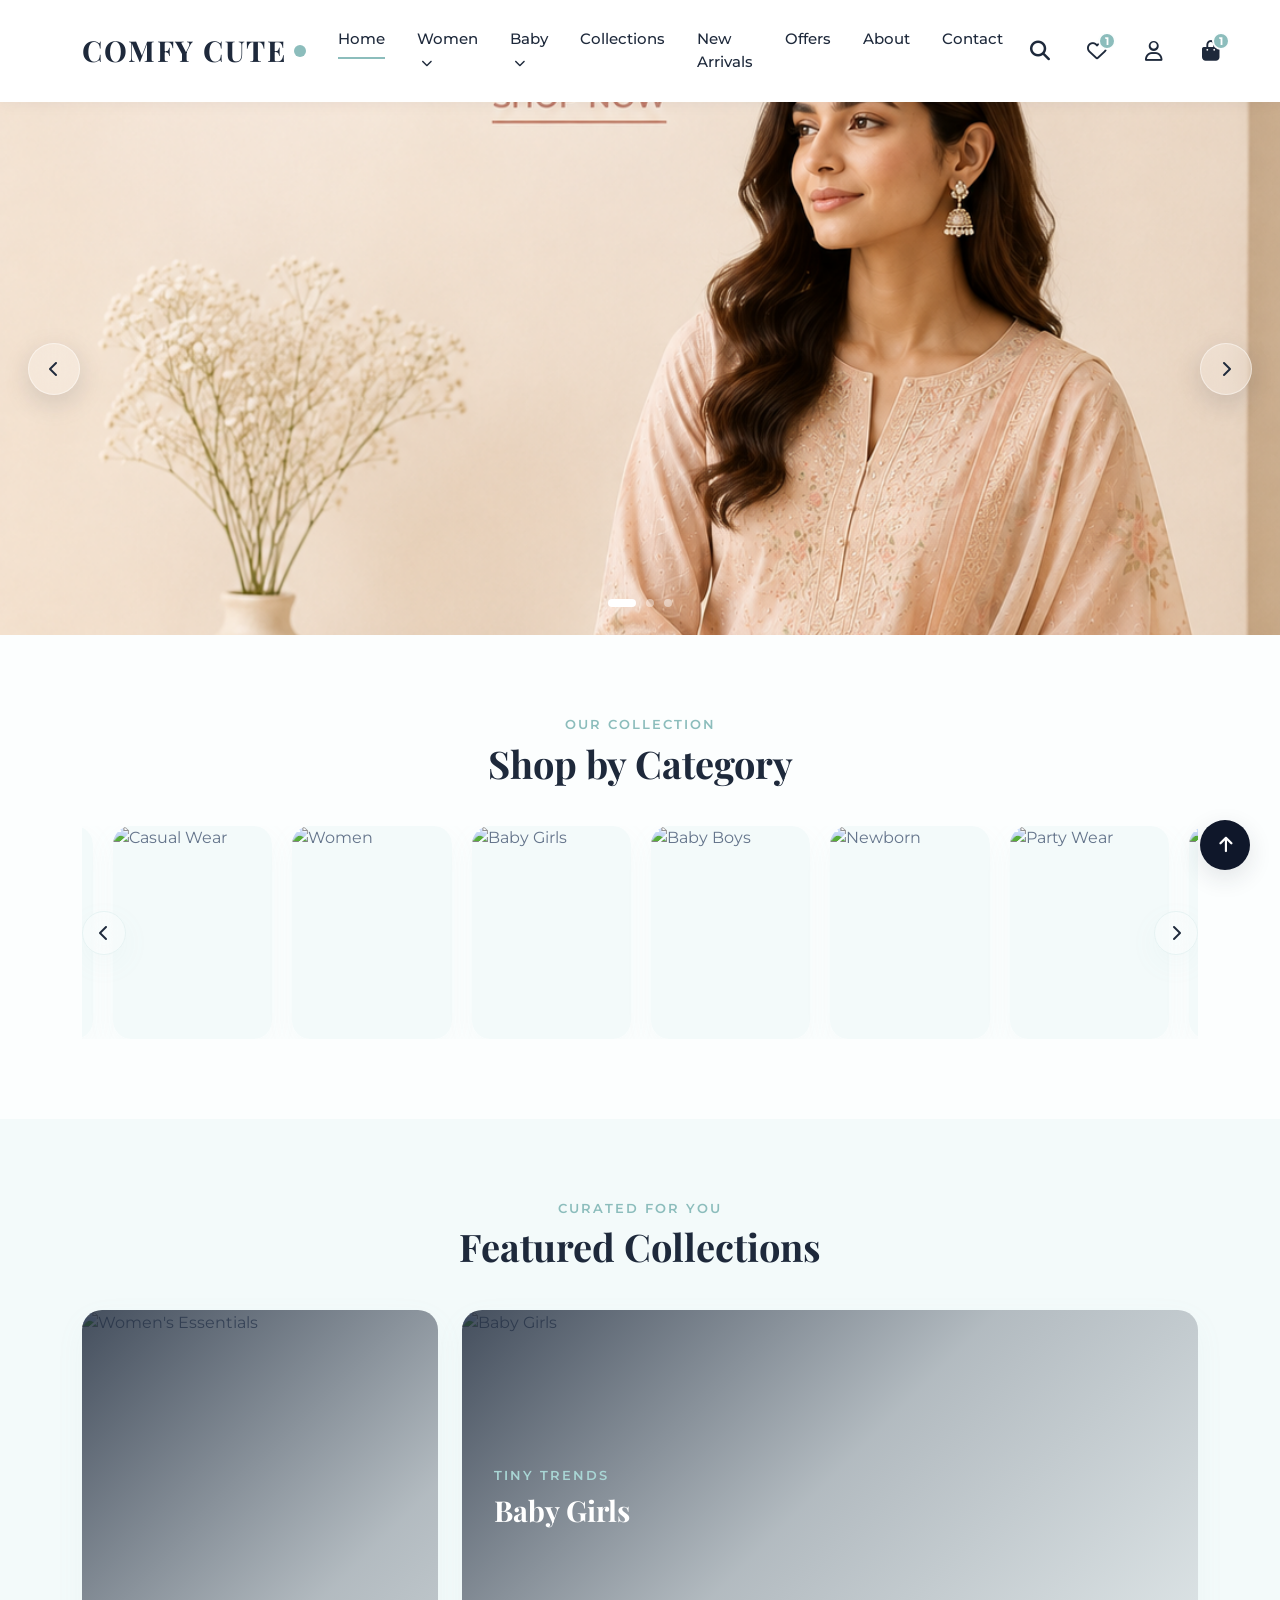
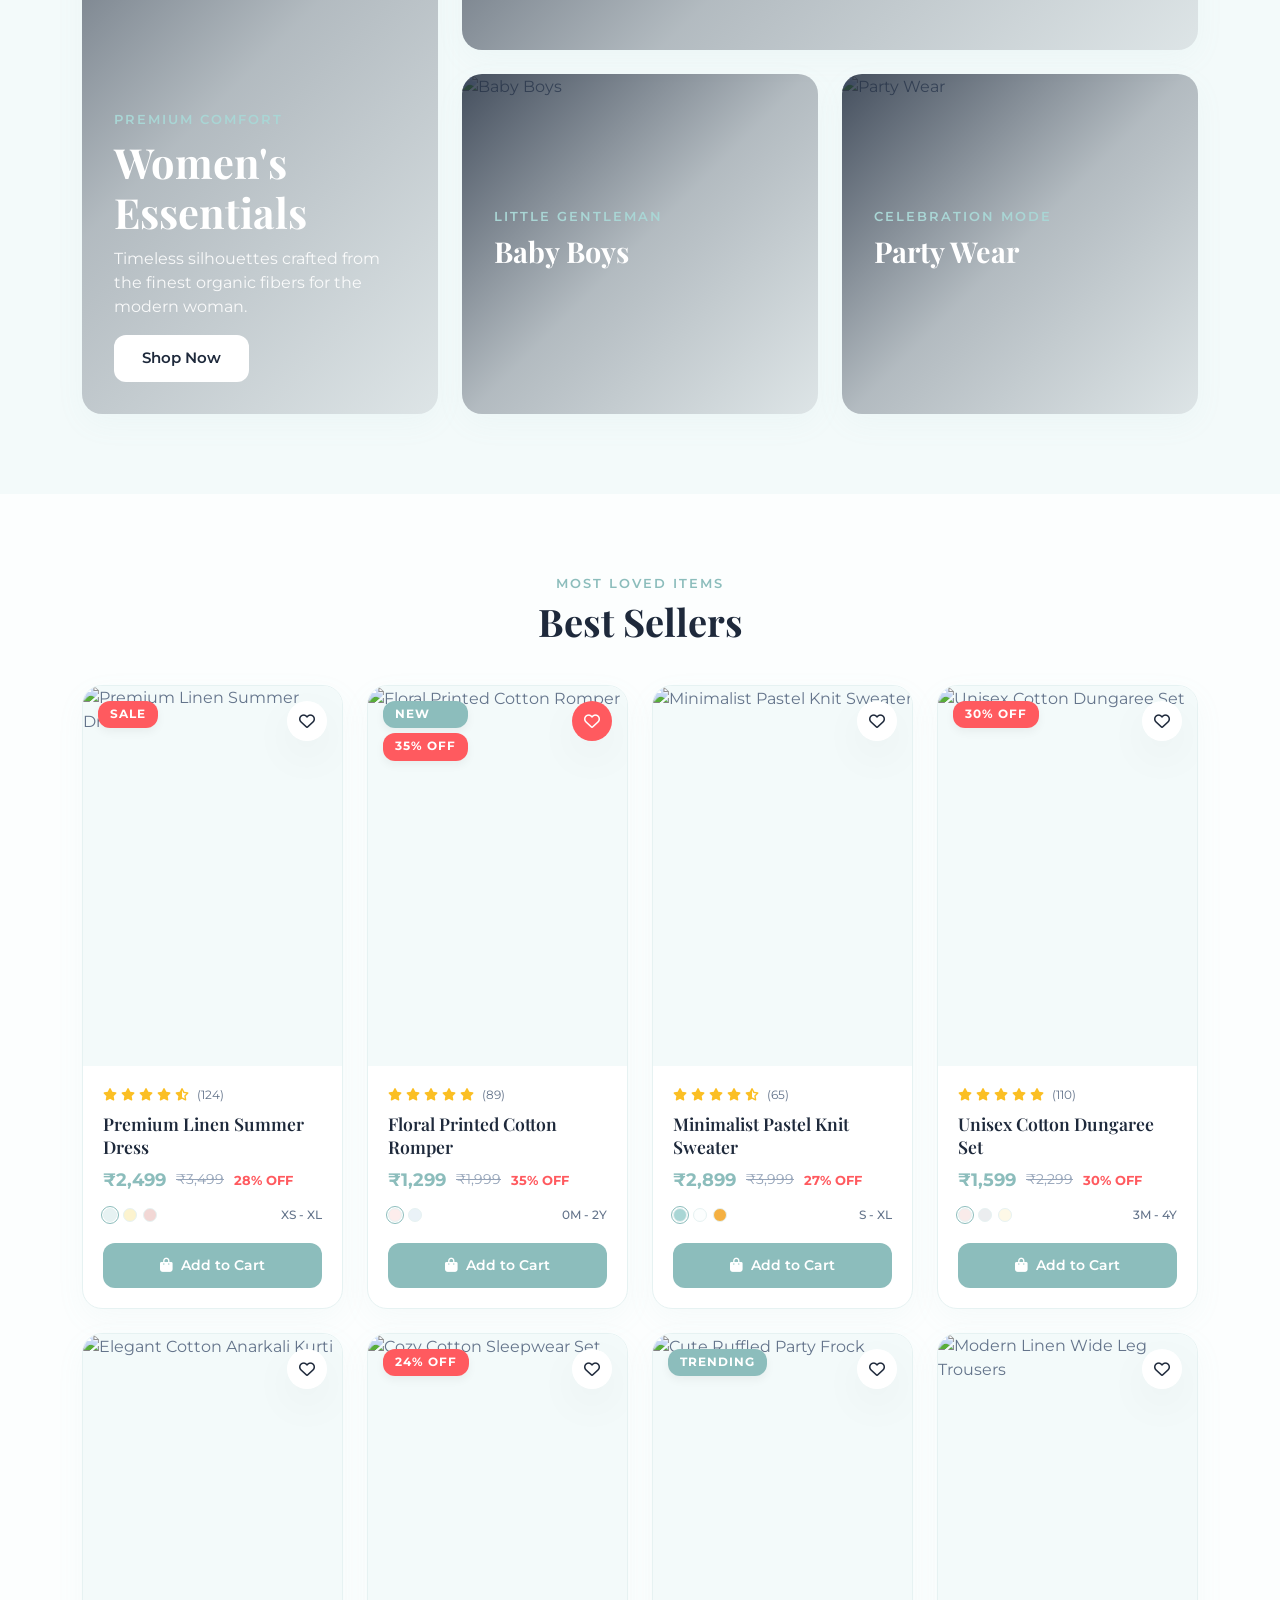
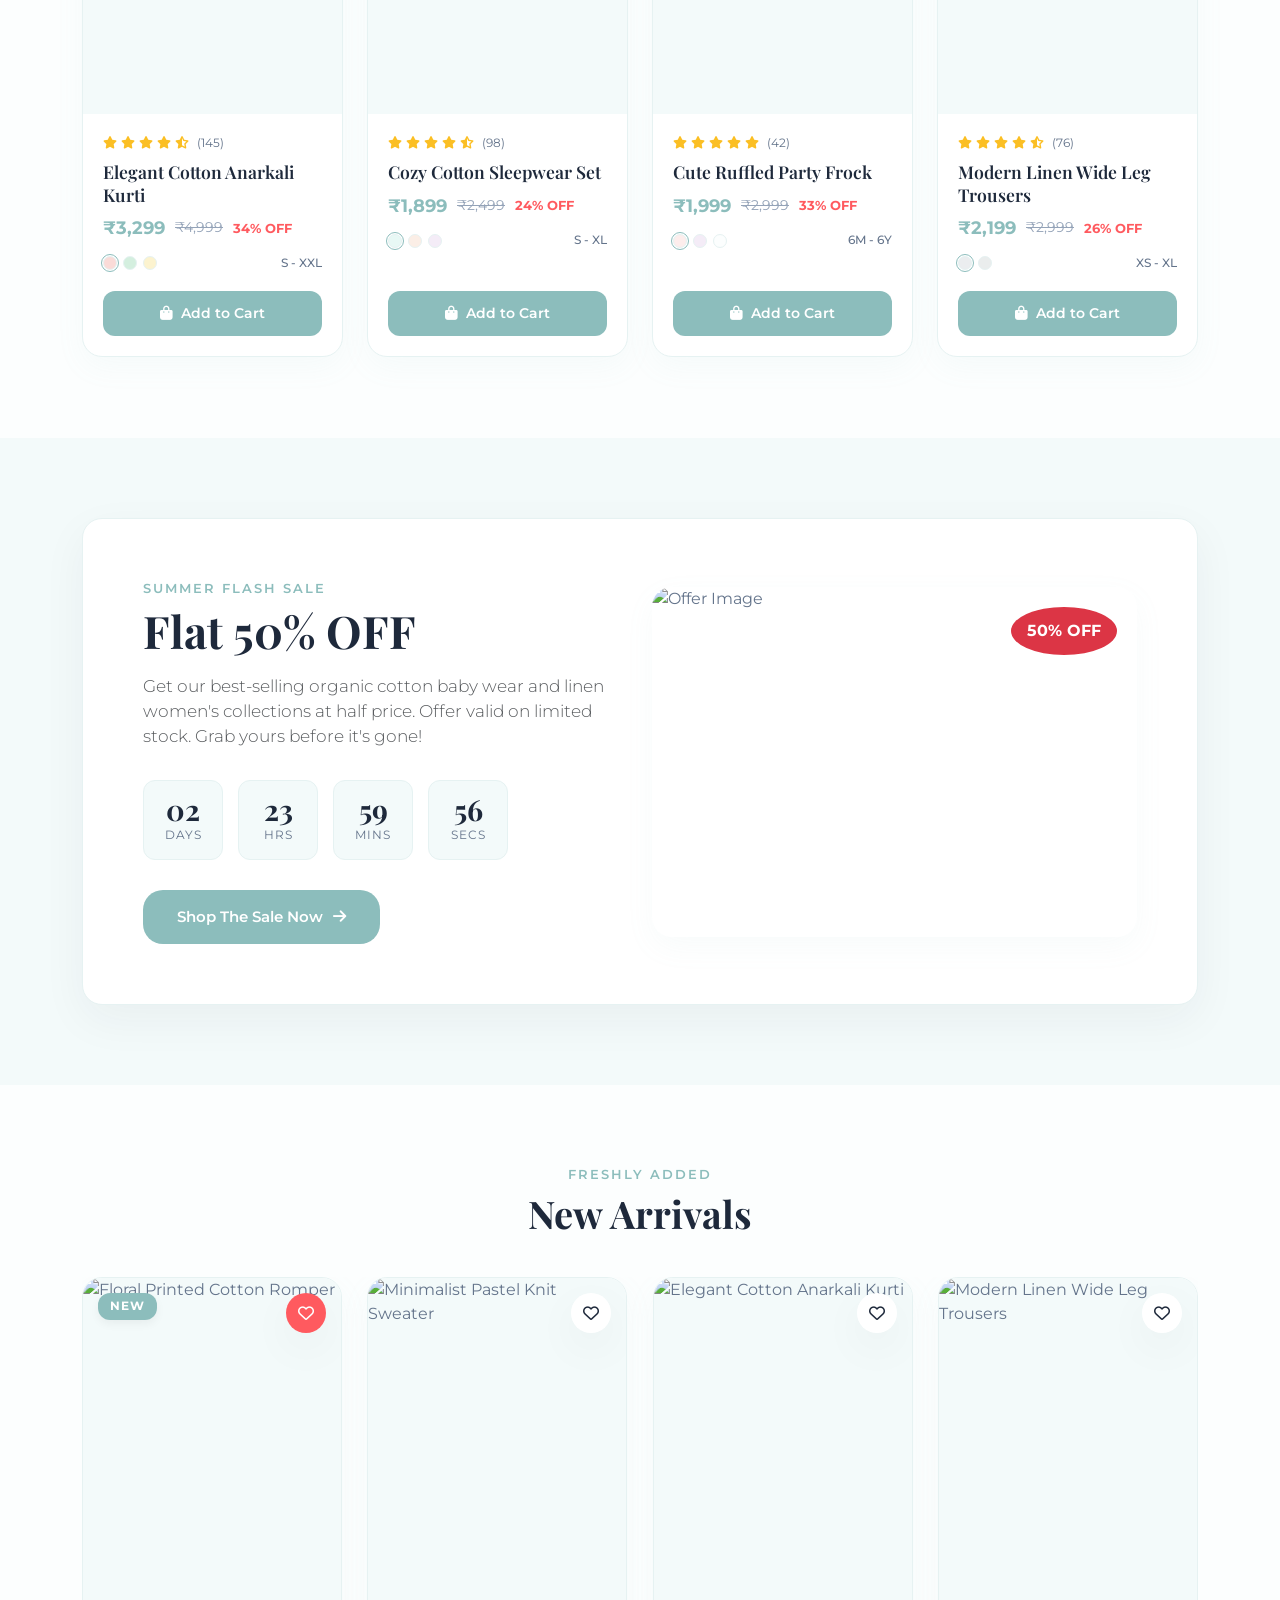
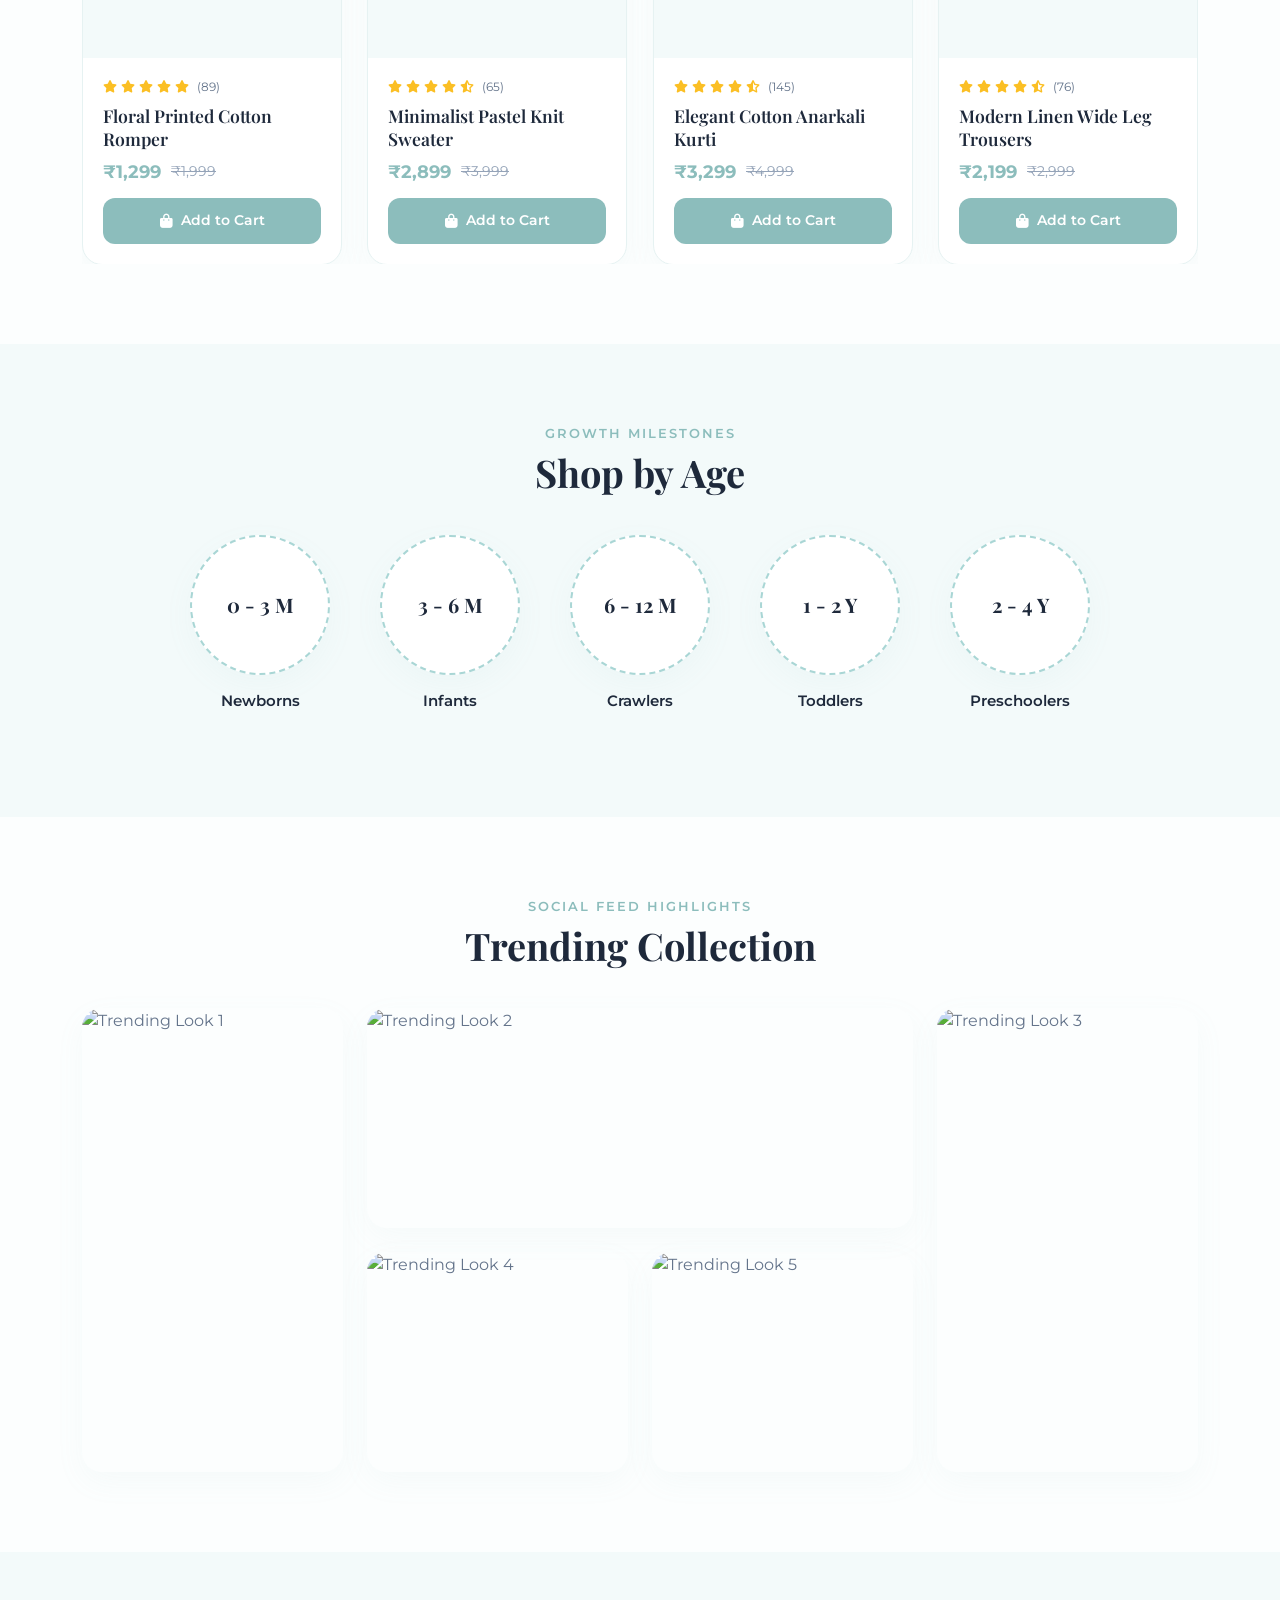
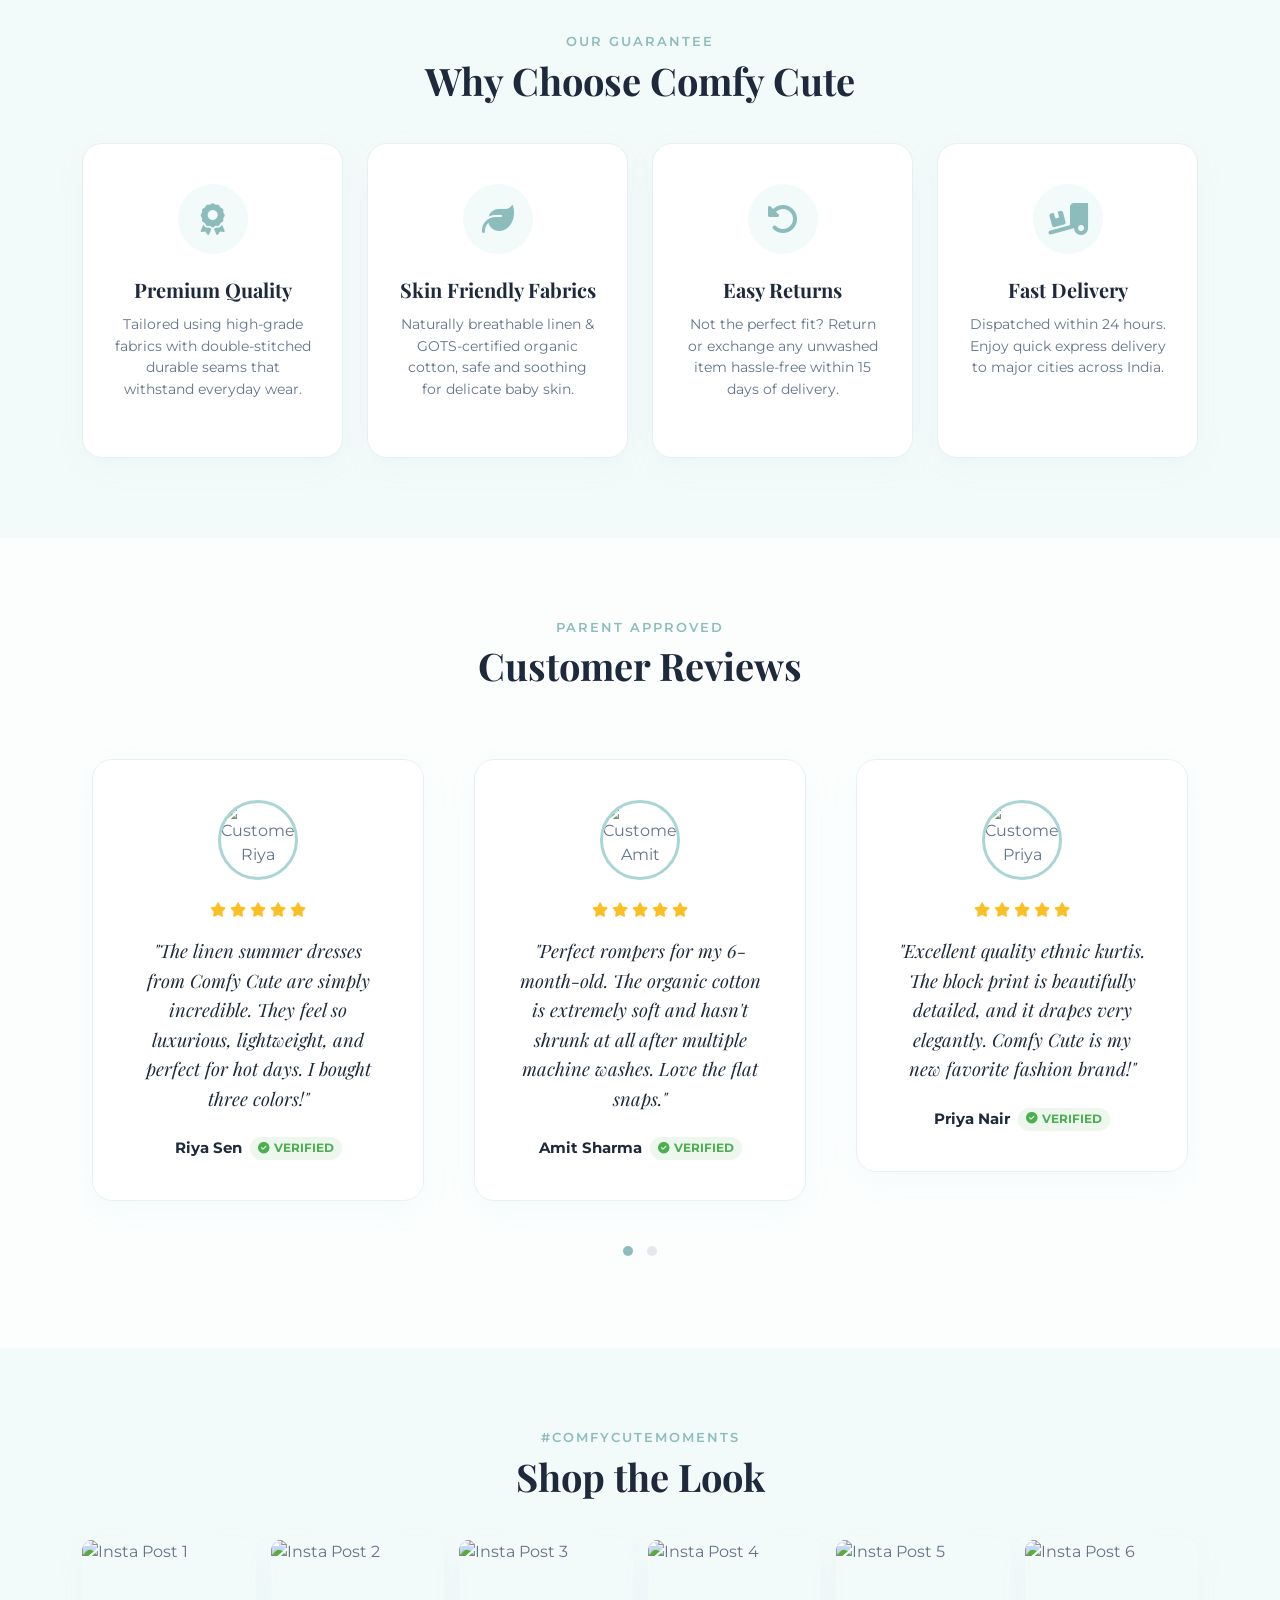
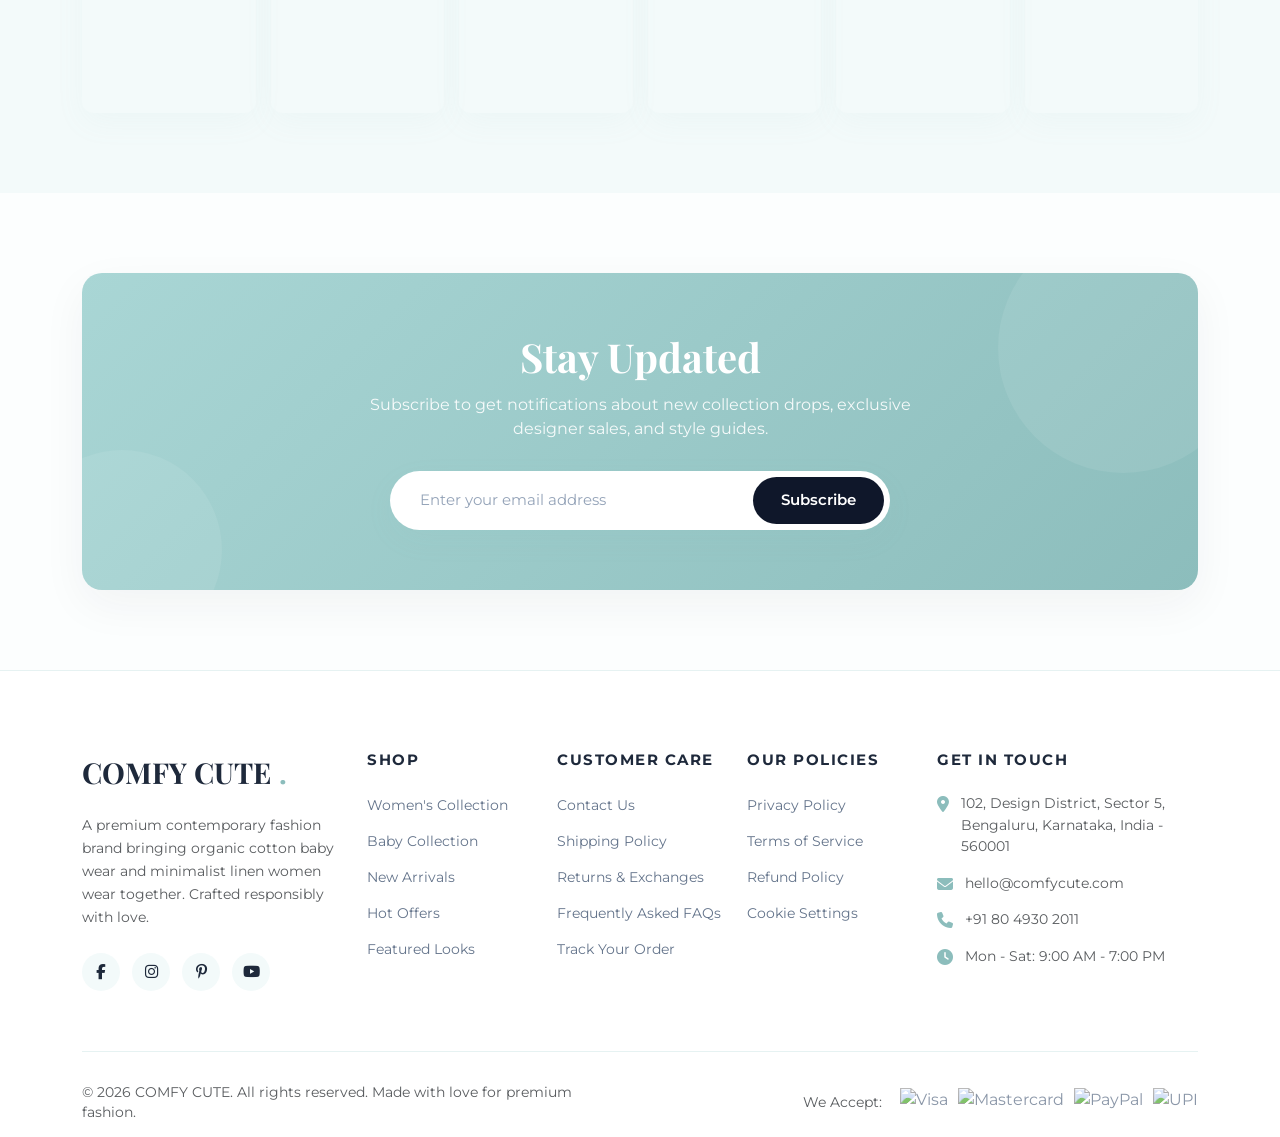
==== index.html @ 1607490b "featured collection implemnted" ====
<!DOCTYPE html>
<html lang="en">
<head>
  <meta charset="UTF-8">
  <meta name="viewport" content="width=device-width, initial-scale=1.0">
  <title>COMFY CUTE | Premium Clothing Brand - Women & Baby Wear</title>
  
  <!-- Meta Tags for SEO -->
  <meta name="description" content="Shop luxury clothing for women and babies at COMFY CUTE. Premium organic cotton fabrics, minimal luxury designs, soft and elegant collections. Free shipping above ₹999.">
  <meta name="keywords" content="comfy cute, women fashion, baby wear, organic cotton rompers, kurtis, minimalist luxury clothing">
  <meta name="author" content="COMFY CUTE">
  
  <!-- Google Fonts -->
  <link rel="preconnect" href="https://fonts.googleapis.com">
  <link rel="preconnect" href="https://fonts.gstatic.com" crossorigin>
  
  <!-- FontAwesome 6 Icon Font -->
  <link rel="stylesheet" href="https://cdnjs.cloudflare.com/ajax/libs/font-awesome/6.4.2/css/all.min.css">
  
  <!-- Bootstrap 5.3.2 CSS -->
  <link href="https://cdn.jsdelivr.net/npm/bootstrap@5.3.2/dist/css/bootstrap.min.css" rel="stylesheet">
  
  <!-- Owl Carousel 2.3.4 CSS -->
  <link rel="stylesheet" href="https://cdnjs.cloudflare.com/ajax/libs/OwlCarousel2/2.3.4/assets/owl.carousel.min.css">
  <link rel="stylesheet" href="https://cdnjs.cloudflare.com/ajax/libs/OwlCarousel2/2.3.4/assets/owl.theme.default.min.css">
  
  <!-- Custom CSS -->
  <link rel="stylesheet" href="css/style.css">
</head>
<body>

  <!-- ==========================================
       TOP ANNOUNCEMENT BAR
       ========================================== -->
  <div class="announcement-bar" id="announcementBar">
    <div class="announcement-slider">
      <div class="announcement-item active"><i class="fa-solid fa-truck-fast me-2"></i> Free Shipping above ₹999</div>
      <div class="announcement-item"><i class="fa-solid fa-arrow-rotate-left me-2"></i> Easy 15-Day Returns</div>
      <div class="announcement-item"><i class="fa-solid fa-hand-holding-dollar me-2"></i> Cash on Delivery Available</div>
      <div class="announcement-item"><i class="fa-solid fa-shield-halved me-2"></i> 100% Secure Payments</div>
      <div class="announcement-item"><i class="fa-solid fa-sparkles me-2"></i> Summer Sale Live - Flat 50% OFF</div>
    </div>
  </div>

  <!-- ==========================================
       STICKY HEADER
       ========================================== -->
  <header>
    <div class="container">
      <nav class="navbar navbar-expand-lg">
        <!-- Logo -->
        <a class="navbar-brand" href="#home" id="brandLogo">
          COMFY CUTE <span class="logo-dot"></span>
        </a>

        <!-- Hamburger Toggler (Mobile) — plain JS toggle (no Bootstrap Collapse) so the
             drawer opens instantly with no dead-time before its own animation starts -->
        <button class="navbar-toggler" type="button" id="mobileNavToggle" aria-controls="mobileNavDrawer" aria-expanded="false" aria-label="Toggle navigation">
          <i class="fa-solid fa-bars-staggered"></i>
        </button>

        <!-- Navigation Menu -->
        <div class="collapse navbar-collapse" id="navbarContent">
          <ul class="navbar-nav mx-auto mb-2 mb-lg-0">
            <li class="nav-item">
              <a class="nav-link active" href="#home">Home</a>
            </li>
            
            <!-- Women Mega Menu -->
            <li class="nav-item nav-item-mega">
              <a class="nav-link" href="#women">Women <i class="fa-solid fa-chevron-down ms-1" style="font-size: 0.7rem"></i></a>
              <div class="mega-menu">
                <div class="container">
                  <div class="row">
                    <div class="col-lg-3 col-6 mb-4 mb-lg-0">
                      <h6 class="mega-menu-title">Top Wear</h6>
                      <ul class="mega-menu-list">
                        <li><a href="#women-tops">Tops & Tunics</a></li>
                        <li><a href="#women-shirts">Linen Shirts</a></li>
                        <li><a href="#women-tees">Organic Tees</a></li>
                        <li><a href="#women-sweaters">Knit Sweaters</a></li>
                      </ul>
                    </div>
                    <div class="col-lg-3 col-6 mb-4 mb-lg-0">
                      <h6 class="mega-menu-title">Bottom Wear & Dresses</h6>
                      <ul class="mega-menu-list">
                        <li><a href="#women-trousers">Linen Pants</a></li>
                        <li><a href="#women-shorts">Comfort Shorts</a></li>
                        <li><a href="#women-dresses">Summer Dresses</a></li>
                        <li><a href="#women-kurtis">Elegant Kurtis</a></li>
                      </ul>
                    </div>
                    <div class="col-lg-3 col-6">
                      <h6 class="mega-menu-title">Lounge & Accessories</h6>
                      <ul class="mega-menu-list">
                        <li><a href="#women-sleepwear">Night Wear Sets</a></li>
                        <li><a href="#women-loungewear">Loungewear</a></li>
                        <li><a href="#women-bags">Fabric Tote Bags</a></li>
                        <li><a href="#women-scarves">Soft Cotton Scarves</a></li>
                      </ul>
                    </div>
                    <div class="col-lg-3 col-6">
                      <div class="mega-menu-promo">
                        <img src="https://images.unsplash.com/photo-1490481651871-ab68de25d43d?q=80&w=400&auto=format&fit=crop" alt="Women New Collection">
                        <div class="mega-menu-promo-overlay">
                          <h5 class="mega-menu-promo-title">The Linen Edit</h5>
                          <p class="mega-menu-promo-subtitle">Naturally cooling fabrics</p>
                          <a href="#women" class="btn btn-sm-premium">Shop New Arrivals</a>
                        </div>
                      </div>
                    </div>
                  </div>
                </div>
              </div>
            </li>

            <!-- Baby Mega Menu -->
            <li class="nav-item nav-item-mega">
              <a class="nav-link" href="#baby">Baby <i class="fa-solid fa-chevron-down ms-1" style="font-size: 0.7rem"></i></a>
              <div class="mega-menu">
                <div class="container">
                  <div class="row">
                    <div class="col-lg-3 col-6 mb-4 mb-lg-0">
                      <h6 class="mega-menu-title">Baby Girls</h6>
                      <ul class="mega-menu-list">
                        <li><a href="#babyg-frocks">Ruffled Frocks</a></li>
                        <li><a href="#babyg-rompers">Cotton Rompers</a></li>
                        <li><a href="#babyg-sets">Matching Sets</a></li>
                        <li><a href="#babyg-jumpsuits">Floral Jumpsuits</a></li>
                      </ul>
                    </div>
                    <div class="col-lg-3 col-6 mb-4 mb-lg-0">
                      <h6 class="mega-menu-title">Baby Boys</h6>
                      <ul class="mega-menu-list">
                        <li><a href="#babyb-dungarees">Denim Dungarees</a></li>
                        <li><a href="#babyb-shirts">Collar Shirts</a></li>
                        <li><a href="#babyb-tshirts">Graphic Tees</a></li>
                        <li><a href="#babyb-shorts">Utility Shorts</a></li>
                      </ul>
                    </div>
                    <div class="col-lg-3 col-6">
                      <h6 class="mega-menu-title">Newborn (0-12M)</h6>
                      <ul class="mega-menu-list">
                        <li><a href="#newborn-sleepwear">Zip Sleepwear</a></li>
                        <li><a href="#newborn-swaddles">Muslin Swaddles</a></li>
                        <li><a href="#newborn-bodysuits">Kimono Bodysuits</a></li>
                        <li><a href="#newborn-giftsets">Newborn Gift Sets</a></li>
                      </ul>
                    </div>
                    <div class="col-lg-3 col-6">
                      <div class="mega-menu-promo">
                        <img src="https://images.unsplash.com/photo-1519689680058-324335c77eba?q=80&w=400&auto=format&fit=crop" alt="Baby Organic Cotton">
                        <div class="mega-menu-promo-overlay">
                          <h5 class="mega-menu-promo-title">Organic Cotton</h5>
                          <p class="mega-menu-promo-subtitle">Soft on baby's skin</p>
                          <a href="#baby" class="btn btn-sm-premium">Shop Baby Wear</a>
                        </div>
                      </div>
                    </div>
                  </div>
                </div>
              </div>
            </li>

            <li class="nav-item">
              <a class="nav-link" href="#collections">Collections</a>
            </li>
            <li class="nav-item">
              <a class="nav-link" href="#bestsellers">New Arrivals</a>
            </li>
            <li class="nav-item">
              <a class="nav-link" href="#limited-offer">Offers</a>
            </li>
            <li class="nav-item">
              <a class="nav-link" href="#why-choose">About</a>
            </li>
            <li class="nav-item">
              <a class="nav-link" href="#footer">Contact</a>
            </li>
          </ul>
        </div>

        <!-- Right Side Icons — hidden on mobile (bottom nav handles these) -->
        <div class="header-icons d-none d-lg-flex">
          <!-- Search -->
          <button class="icon-btn btn-search" aria-label="Search">
            <i class="fa-solid fa-magnifying-glass"></i>
          </button>
          
          <!-- Wishlist -->
          <a href="#wishlist" class="icon-btn" id="wishlistTrigger">
            <i class="fa-regular fa-heart"></i>
            <span class="icon-badge wishlist-badge">0</span>
          </a>

          <!-- Account Dropdown -->
          <div class="dropdown">
            <button class="icon-btn" id="accountDropdown" data-bs-toggle="dropdown" aria-expanded="false" aria-label="Account">
              <i class="fa-regular fa-user"></i>
            </button>
            <ul class="dropdown-menu account-dropdown-menu dropdown-menu-end" aria-labelledby="accountDropdown">
              <li><h6 class="dropdown-header font-heading fw-bold" style="font-size: 1rem; color: var(--color-heading)">Welcome Back</h6></li>
              <li><a class="dropdown-item account-dropdown-item" href="#login"><i class="fa-solid fa-arrow-right-to-bracket"></i> Login / Register</a></li>
              <li><hr class="dropdown-divider" style="border-color: var(--color-border)"></li>
              <li><a class="dropdown-item account-dropdown-item" href="#orders"><i class="fa-solid fa-box-archive"></i> Track My Orders</a></li>
              <li><a class="dropdown-item account-dropdown-item" href="#wishlist"><i class="fa-solid fa-heart"></i> My Wishlist</a></li>
              <li><a class="dropdown-item account-dropdown-item" href="#support"><i class="fa-solid fa-circle-question"></i> Help & Support</a></li>
            </ul>
          </div>

          <!-- Shopping Cart -->
          <button class="icon-btn" data-bs-toggle="offcanvas" data-bs-target="#cartDrawer" aria-controls="cartDrawer" aria-label="Cart">
            <i class="fa-solid fa-bag-shopping"></i>
            <span class="icon-badge cart-badge">0</span>
          </button>
        </div>
      </nav>
    </div>
  </header>

  <!-- ==========================================
       MOBILE MULTI-LEVEL NAV DRAWER (mobile-only)
       Lives OUTSIDE <header> on purpose: <header> is position:fixed and
       therefore forms its own stacking context, which would cap this
       drawer's z-index no matter how high it is set. As a sibling of
       <header>, it can correctly paint above the announcement bar, the
       navbar, and all page content.
       Desktop continues to use the untouched .navbar-nav mega menu
       inside <header> — this block is mobile-only (d-lg-none).
       ========================================== -->
  <div class="mobile-nav-drawer d-lg-none" id="mobileNavDrawer">
    <div class="mobile-nav-panels">

            <!-- Panel: Root -->
            <div class="mobile-nav-panel" data-panel="root">
              <div class="mobile-nav-panel-header">
                <span class="mobile-nav-panel-title">Menu</span>
                <button type="button" class="mobile-nav-close" aria-label="Close menu">
                  <i class="fa-solid fa-xmark"></i>
                </button>
              </div>
              <ul class="mobile-nav-list">
                <li><a href="#home" class="mobile-nav-link">Home</a></li>
                <li>
                  <button type="button" class="mobile-nav-link mobile-nav-parent" data-open-panel="women">
                    Women <i class="fa-solid fa-chevron-right"></i>
                  </button>
                </li>
                <li>
                  <button type="button" class="mobile-nav-link mobile-nav-parent" data-open-panel="baby">
                    Baby <i class="fa-solid fa-chevron-right"></i>
                  </button>
                </li>
                <li><a href="#collections" class="mobile-nav-link">Collections</a></li>
                <li><a href="#bestsellers" class="mobile-nav-link">New Arrivals</a></li>
                <li><a href="#limited-offer" class="mobile-nav-link">Offers</a></li>
                <li><a href="#why-choose" class="mobile-nav-link">About</a></li>
                <li><a href="#footer" class="mobile-nav-link">Contact</a></li>
              </ul>
            </div>

            <!-- Panel: Women -->
            <div class="mobile-nav-panel" data-panel="women">
              <div class="mobile-nav-panel-header">
                <button type="button" class="mobile-nav-back" data-open-panel="root" aria-label="Back to menu">
                  <i class="fa-solid fa-chevron-left"></i>
                </button>
                <span class="mobile-nav-panel-title">Women</span>
                <button type="button" class="mobile-nav-close" aria-label="Close menu">
                  <i class="fa-solid fa-xmark"></i>
                </button>
              </div>
              <div class="mobile-nav-panel-body">

                <h6 class="mobile-nav-group-title">Top Wear</h6>
                <div class="mobile-nav-cat-grid">
                  <a href="#women-tops" class="mobile-nav-cat">
                    <span class="mobile-nav-cat-thumb"><img data-src="https://images.unsplash.com/photo-1469334031218-e382a71b716b?q=80&w=120&h=120&fit=crop&auto=format" alt="" decoding="async"></span>
                    <span class="mobile-nav-cat-label">Tops &amp; Tunics</span>
                  </a>
                  <a href="#women-shirts" class="mobile-nav-cat">
                    <span class="mobile-nav-cat-thumb"><img data-src="https://images.unsplash.com/photo-1483985988355-763728e1935b?q=80&w=120&h=120&fit=crop&auto=format" alt="" decoding="async"></span>
                    <span class="mobile-nav-cat-label">Linen Shirts</span>
                  </a>
                  <a href="#women-tees" class="mobile-nav-cat">
                    <span class="mobile-nav-cat-thumb"><img data-src="https://images.unsplash.com/photo-1509631179647-0177331693ae?q=80&w=120&h=120&fit=crop&auto=format" alt="" decoding="async"></span>
                    <span class="mobile-nav-cat-label">Organic Tees</span>
                  </a>
                  <a href="#women-sweaters" class="mobile-nav-cat">
                    <span class="mobile-nav-cat-thumb"><img data-src="https://images.unsplash.com/photo-1620799140408-edc6dcb6d633?q=80&w=120&h=120&fit=crop&auto=format" alt="" decoding="async"></span>
                    <span class="mobile-nav-cat-label">Knit Sweaters</span>
                  </a>
                </div>

                <h6 class="mobile-nav-group-title">Bottom Wear &amp; Dresses</h6>
                <div class="mobile-nav-cat-grid">
                  <a href="#women-trousers" class="mobile-nav-cat">
                    <span class="mobile-nav-cat-thumb"><img data-src="https://images.unsplash.com/photo-1594633312681-425c7b97ccd1?q=80&w=120&h=120&fit=crop&auto=format" alt="" decoding="async"></span>
                    <span class="mobile-nav-cat-label">Linen Pants</span>
                  </a>
                  <a href="#women-shorts" class="mobile-nav-cat">
                    <span class="mobile-nav-cat-thumb"><img data-src="https://images.unsplash.com/photo-1594633312411-4a47fc00e84b?q=80&w=120&h=120&fit=crop&auto=format" alt="" decoding="async"></span>
                    <span class="mobile-nav-cat-label">Comfort Shorts</span>
                  </a>
                  <a href="#women-dresses" class="mobile-nav-cat">
                    <span class="mobile-nav-cat-thumb"><img data-src="https://images.unsplash.com/photo-1595777457583-95e059d581b8?q=80&w=120&h=120&fit=crop&auto=format" alt="" decoding="async"></span>
                    <span class="mobile-nav-cat-label">Summer Dresses</span>
                  </a>
                  <a href="#women-kurtis" class="mobile-nav-cat">
                    <span class="mobile-nav-cat-thumb"><img data-src="https://images.unsplash.com/photo-1617627143750-d86bc21e42bb?q=80&w=120&h=120&fit=crop&auto=format" alt="" decoding="async"></span>
                    <span class="mobile-nav-cat-label">Elegant Kurtis</span>
                  </a>
                </div>

                <h6 class="mobile-nav-group-title">Lounge &amp; Accessories</h6>
                <div class="mobile-nav-cat-grid">
                  <a href="#women-sleepwear" class="mobile-nav-cat">
                    <span class="mobile-nav-cat-thumb"><img data-src="https://images.unsplash.com/photo-1515886657613-9f3515b0c78f?q=80&w=120&h=120&fit=crop&auto=format" alt="" decoding="async"></span>
                    <span class="mobile-nav-cat-label">Night Wear Sets</span>
                  </a>
                  <a href="#women-loungewear" class="mobile-nav-cat">
                    <span class="mobile-nav-cat-thumb"><img data-src="https://images.unsplash.com/photo-1490481651871-ab68de25d43d?q=80&w=120&h=120&fit=crop&auto=format" alt="" decoding="async"></span>
                    <span class="mobile-nav-cat-label">Loungewear</span>
                  </a>
                  <a href="#women-bags" class="mobile-nav-cat">
                    <span class="mobile-nav-cat-thumb"><img data-src="https://images.unsplash.com/photo-1506880018603-83d5b814b5a6?q=80&w=120&h=120&fit=crop&auto=format" alt="" decoding="async"></span>
                    <span class="mobile-nav-cat-label">Fabric Tote Bags</span>
                  </a>
                  <a href="#women-scarves" class="mobile-nav-cat">
                    <span class="mobile-nav-cat-thumb"><img data-src="https://images.unsplash.com/photo-1583391733956-3750e0ff4e8b?q=80&w=120&h=120&fit=crop&auto=format" alt="" decoding="async"></span>
                    <span class="mobile-nav-cat-label">Cotton Scarves</span>
                  </a>
                </div>

              </div>
            </div>

            <!-- Panel: Baby -->
            <div class="mobile-nav-panel" data-panel="baby">
              <div class="mobile-nav-panel-header">
                <button type="button" class="mobile-nav-back" data-open-panel="root" aria-label="Back to menu">
                  <i class="fa-solid fa-chevron-left"></i>
                </button>
                <span class="mobile-nav-panel-title">Baby</span>
                <button type="button" class="mobile-nav-close" aria-label="Close menu">
                  <i class="fa-solid fa-xmark"></i>
                </button>
              </div>
              <div class="mobile-nav-panel-body">

                <h6 class="mobile-nav-group-title">Baby Girls</h6>
                <div class="mobile-nav-cat-grid">
                  <a href="#babyg-frocks" class="mobile-nav-cat">
                    <span class="mobile-nav-cat-thumb"><img data-src="https://images.unsplash.com/photo-1518831959646-742c3a14ebf7?q=80&w=120&h=120&fit=crop&auto=format" alt="" decoding="async"></span>
                    <span class="mobile-nav-cat-label">Ruffled Frocks</span>
                  </a>
                  <a href="#babyg-rompers" class="mobile-nav-cat">
                    <span class="mobile-nav-cat-thumb"><img data-src="https://images.unsplash.com/photo-1519689680058-324335c77eba?q=80&w=120&h=120&fit=crop&auto=format" alt="" decoding="async"></span>
                    <span class="mobile-nav-cat-label">Cotton Rompers</span>
                  </a>
                  <a href="#babyg-sets" class="mobile-nav-cat">
                    <span class="mobile-nav-cat-thumb"><img data-src="https://images.unsplash.com/photo-1522771935878-f35f1f9e99e4?q=80&w=120&h=120&fit=crop&auto=format" alt="" decoding="async"></span>
                    <span class="mobile-nav-cat-label">Matching Sets</span>
                  </a>
                  <a href="#babyg-jumpsuits" class="mobile-nav-cat">
                    <span class="mobile-nav-cat-thumb"><img data-src="https://images.unsplash.com/photo-1503919545889-aef636e10ad4?q=80&w=120&h=120&fit=crop&auto=format" alt="" decoding="async"></span>
                    <span class="mobile-nav-cat-label">Floral Jumpsuits</span>
                  </a>
                </div>

                <h6 class="mobile-nav-group-title">Baby Boys</h6>
                <div class="mobile-nav-cat-grid">
                  <a href="#babyb-dungarees" class="mobile-nav-cat">
                    <span class="mobile-nav-cat-thumb"><img data-src="https://images.unsplash.com/photo-1522771739844-6a9f6d5f14af?q=80&w=120&h=120&fit=crop&auto=format" alt="" decoding="async"></span>
                    <span class="mobile-nav-cat-label">Denim Dungarees</span>
                  </a>
                  <a href="#babyb-shirts" class="mobile-nav-cat">
                    <span class="mobile-nav-cat-thumb"><img data-src="https://images.unsplash.com/photo-1485230895905-ec40ba36b9bc?q=80&w=120&h=120&fit=crop&auto=format" alt="" decoding="async"></span>
                    <span class="mobile-nav-cat-label">Collar Shirts</span>
                  </a>
                  <a href="#babyb-tshirts" class="mobile-nav-cat">
                    <span class="mobile-nav-cat-thumb"><img data-src="https://images.unsplash.com/photo-1529139574466-a303027c1d8b?q=80&w=120&h=120&fit=crop&auto=format" alt="" decoding="async"></span>
                    <span class="mobile-nav-cat-label">Graphic Tees</span>
                  </a>
                  <a href="#babyb-shorts" class="mobile-nav-cat">
                    <span class="mobile-nav-cat-thumb"><img data-src="https://images.unsplash.com/photo-1506880018603-83d5b814b5a6?q=80&w=120&h=120&fit=crop&auto=format" alt="" decoding="async"></span>
                    <span class="mobile-nav-cat-label">Utility Shorts</span>
                  </a>
                </div>

                <h6 class="mobile-nav-group-title">Newborn (0-12M)</h6>
                <div class="mobile-nav-cat-grid">
                  <a href="#newborn-sleepwear" class="mobile-nav-cat">
                    <span class="mobile-nav-cat-thumb"><img data-src="https://images.unsplash.com/photo-1515886657613-9f3515b0c78f?q=80&w=120&h=120&fit=crop&auto=format" alt="" decoding="async"></span>
                    <span class="mobile-nav-cat-label">Zip Sleepwear</span>
                  </a>
                  <a href="#newborn-swaddles" class="mobile-nav-cat">
                    <span class="mobile-nav-cat-thumb"><img data-src="https://images.unsplash.com/photo-1490481651871-ab68de25d43d?q=80&w=120&h=120&fit=crop&auto=format" alt="" decoding="async"></span>
                    <span class="mobile-nav-cat-label">Muslin Swaddles</span>
                  </a>
                  <a href="#newborn-bodysuits" class="mobile-nav-cat">
                    <span class="mobile-nav-cat-thumb"><img data-src="https://images.unsplash.com/photo-1519689680058-324335c77eba?q=80&w=120&h=120&fit=crop&auto=format" alt="" decoding="async"></span>
                    <span class="mobile-nav-cat-label">Kimono Bodysuits</span>
                  </a>
                  <a href="#newborn-giftsets" class="mobile-nav-cat">
                    <span class="mobile-nav-cat-thumb"><img data-src="https://images.unsplash.com/photo-1522771935878-f35f1f9e99e4?q=80&w=120&h=120&fit=crop&auto=format" alt="" decoding="async"></span>
                    <span class="mobile-nav-cat-label">Newborn Gift Sets</span>
                  </a>
                </div>

              </div>
            </div>

          </div>
  </div>

  <!-- ==========================================
       HERO SLIDER SECTION
       ========================================== -->
  <section class="hero-section" id="home">
    <div class="hero-slider owl-carousel">
      <!-- Slide 1 — Women's Collection -->
      <div class="hero-slide">
        <a href="#women" class="hero-slide-link" aria-label="Shop Women's Collection">
          <picture>
            <source media="(max-width: 767px)" srcset="assets/images/hero_slide_mobile3.png">
            <img
              src="assets/images/hero_slide_desktop1.png"
              alt="Women's Collection — COMFY CUTE"
              class="hero-slide-img"
              loading="eager"
            >
          </picture>
        </a>
      </div>

      <!-- Slide 2 — Baby Collection -->
      <div class="hero-slide">
        <a href="#baby" class="hero-slide-link" aria-label="Shop Baby Collection">
          <picture>
            <source media="(max-width: 767px)" srcset="assets/images/hero_slide_mobile2.png">
            <img
              src="assets/images/hero_slide_desktop2.png"
              alt="Baby Collection — COMFY CUTE"
              class="hero-slide-img"
              loading="lazy"
            >
          </picture>
        </a>
      </div>

      <!-- Slide 3 — New Arrivals -->
      <div class="hero-slide">
        <a href="#bestsellers" class="hero-slide-link" aria-label="Shop New Arrivals">
          <picture>
            <source media="(max-width: 767px)" srcset="assets/images/hero_slide_mobile1.png">
            <img
              src="assets/images/hero_slide_desktop3.png"
              alt="New Arrivals — COMFY CUTE"
              class="hero-slide-img"
              loading="lazy"
            >
          </picture>
        </a>
      </div>


    </div>

    <!-- Premium Slider Controls -->
    <button class="hero-prev" aria-label="Previous slide">
      <i class="fa-solid fa-chevron-left"></i>
    </button>
    <button class="hero-next" aria-label="Next slide">
      <i class="fa-solid fa-chevron-right"></i>
    </button>
  </section>

  <!-- ==========================================
        SHOP BY CATEGORY
        ========================================== -->
  <section class="section-padding" id="categories">
    <div class="container">
      <div class="section-title-wrapper text-center">
        <span class="section-subtitle">Our Collection</span>
        <h2 class="section-title">Shop by Category</h2>
      </div>

      <div class="category-carousel-wrapper">
        <div class="category-carousel owl-carousel owl-theme">
          
          <div class="category-card">
            <div class="category-card-img">
              <img src="https://images.unsplash.com/photo-1509631179647-0177331693ae?q=80&w=500&auto=format&fit=crop" alt="Casual Wear" loading="lazy">
              <div class="category-card-overlay">
                <h4 class="category-card-title">Casual Wear</h4>
              </div>
            </div>
          </div>

          <div class="category-card">
            <div class="category-card-img">
              <img src="https://images.unsplash.com/photo-1483985988355-763728e1935b?q=80&w=500&auto=format&fit=crop" alt="Women" loading="lazy">
              <div class="category-card-overlay">
                <h4 class="category-card-title">Women</h4>
              </div>
            </div>
          </div>

          <div class="category-card">
            <div class="category-card-img">
              <img src="https://images.unsplash.com/photo-1503919545889-aef636e10ad4?q=80&w=500&auto=format&fit=crop" alt="Baby Girls" loading="lazy">
              <div class="category-card-overlay">
                <h4 class="category-card-title">Baby Girls</h4>
              </div>
            </div>
          </div>

          <div class="category-card">
            <div class="category-card-img">
              <img src="https://images.unsplash.com/photo-1529139574466-a303027c1d8b?q=80&w=500&auto=format&fit=crop" alt="Baby Boys" loading="lazy">
              <div class="category-card-overlay">
                <h4 class="category-card-title">Baby Boys</h4>
              </div>
            </div>
          </div>

          <div class="category-card">
            <div class="category-card-img">
              <img src="https://images.unsplash.com/photo-1519689680058-324335c77eba?q=80&w=500&auto=format&fit=crop" alt="Newborn" loading="lazy">
              <div class="category-card-overlay">
                <h4 class="category-card-title">Newborn</h4>
              </div>
            </div>
          </div>

          <div class="category-card">
            <div class="category-card-img">
              <img src="https://images.unsplash.com/photo-1518831959646-742c3a14ebf7?q=80&w=500&auto=format&fit=crop" alt="Party Wear" loading="lazy">
              <div class="category-card-overlay">
                <h4 class="category-card-title">Party Wear</h4>
              </div>
            </div>
          </div>

          <div class="category-card">
            <div class="category-card-img">
              <img src="https://images.unsplash.com/photo-1617627143750-d86bc21e42bb?q=80&w=500&auto=format&fit=crop" alt="Kurtas" loading="lazy">
              <div class="category-card-overlay">
                <h4 class="category-card-title">Kurtas</h4>
              </div>
            </div>
          </div>

          <div class="category-card">
            <div class="category-card-img">
              <img src="https://images.unsplash.com/photo-1485230895905-ec40ba36b9bc?q=80&w=500&auto=format&fit=crop" alt="Shirts" loading="lazy">
              <div class="category-card-overlay">
                <h4 class="category-card-title">Shirts</h4>
              </div>
            </div>
          </div>

          <div class="category-card">
            <div class="category-card-img">
              <img src="https://images.unsplash.com/photo-1620799140408-edc6dcb6d633?q=80&w=500&auto=format&fit=crop" alt="T-Shirts" loading="lazy">
              <div class="category-card-overlay">
                <h4 class="category-card-title">T-Shirts</h4>
              </div>
            </div>
          </div>

          <div class="category-card">
            <div class="category-card-img">
              <img src="https://images.unsplash.com/photo-1594633312681-425c7b97ccd1?q=80&w=500&auto=format&fit=crop" alt="Jeans" loading="lazy">
              <div class="category-card-overlay">
                <h4 class="category-card-title">Jeans</h4>
              </div>
            </div>
          </div>

          <div class="category-card">
            <div class="category-card-img">
              <img src="https://images.unsplash.com/photo-1595777457583-95e059d581b8?q=80&w=500&auto=format&fit=crop" alt="Dresses" loading="lazy">
              <div class="category-card-overlay">
                <h4 class="category-card-title">Dresses</h4>
              </div>
            </div>
          </div>

          <div class="category-card">
            <div class="category-card-img">
              <img src="https://images.unsplash.com/photo-1496747611176-843222e1e57c?q=80&w=500&auto=format&fit=crop" alt="Ethnic Wear" loading="lazy">
              <div class="category-card-overlay">
                <h4 class="category-card-title">Ethnic Wear</h4>
              </div>
            </div>
          </div>

        </div>
      </div>
    </div>
  </section>

  <!-- ==========================================
       FEATURED EDITORIAL COLLECTIONS
       ========================================== -->
  <section class="section-padding bg-alt-sec" id="collections" style="background-color: var(--color-bg-alt);">
    <div class="container">
      <div class="section-title-wrapper text-center">
        <span class="section-subtitle">CURATED FOR YOU</span>
        <h2 class="section-title">Featured Collections</h2>
      </div>

      <div class="featured-grid">
        <!-- Large Left Card: Women's Essentials -->
        <div class="featured-card featured-card-main">
          <img src="https://images.unsplash.com/photo-1469334031218-e382a71b716b?q=80&w=800&auto=format&fit=crop" alt="Women's Essentials" class="featured-card-img">
          <div class="featured-card-overlay">
            <span class="featured-card-tag">Premium Comfort</span>
            <h3 class="featured-card-title">Women's Essentials</h3>
            <p class="featured-card-desc">Timeless silhouettes crafted from the finest organic fibers for the modern woman.</p>
            <a href="#bestsellers" class="featured-card-btn">Shop Now</a>
          </div>
        </div>

        <!-- Top Right Card: Baby Girls -->
        <div class="featured-card featured-card-top">
          <img src="https://images.unsplash.com/photo-1519689680058-324335c77eba?q=80&w=600&auto=format&fit=crop" alt="Baby Girls" class="featured-card-img">
          <div class="featured-card-overlay">
            <span class="featured-card-tag">Tiny Trends</span>
            <h3 class="featured-card-title">Baby Girls</h3>
            <p class="featured-card-desc">Softness meeting style for the littlest ones.</p>
            <a href="#bestsellers" class="featured-card-btn">Shop Collection</a>
          </div>
        </div>

        <!-- Bottom Left Card: Baby Boys -->
        <div class="featured-card featured-card-bottom">
          <img src="https://images.unsplash.com/photo-1529139574466-a303027c1d8b?q=80&w=600&auto=format&fit=crop" alt="Baby Boys" class="featured-card-img">
          <div class="featured-card-overlay">
            <span class="featured-card-tag">Little Gentleman</span>
            <h3 class="featured-card-title">Baby Boys</h3>
            <p class="featured-card-desc">Comfortable cotton for playful days ahead.</p>
            <a href="#bestsellers" class="featured-card-btn">Explore</a>
          </div>
        </div>

        <!-- Bottom Right Card: Party Wear -->
        <div class="featured-card featured-card-bottom">
          <img src="https://images.unsplash.com/photo-1518831959646-742c3a14ebf7?q=80&w=600&auto=format&fit=crop" alt="Party Wear" class="featured-card-img">
          <div class="featured-card-overlay">
            <span class="featured-card-tag">Celebration Mode</span>
            <h3 class="featured-card-title">Party Wear</h3>
            <p class="featured-card-desc">Add sparkle to special occasions effortlessly.</p>
            <a href="#bestsellers" class="featured-card-btn">View All</a>
          </div>
        </div>
      </div>
    </div>
  </section>

  <!-- ==========================================
       BEST SELLERS GRID SECTION
       ========================================== -->
  <section class="section-padding" id="bestsellers">
    <div class="container">
      <div class="section-title-wrapper text-center">
        <span class="section-subtitle">Most Loved Items</span>
        <h2 class="section-title">Best Sellers</h2>
      </div>

      <div class="row g-4">
        
        <!-- Product 1 -->
        <div class="col-lg-3 col-6">
          <div class="product-card">
            <div class="product-img-wrapper">
              <div class="product-badge-group">
                <span class="product-badge badge-sale">Sale</span>
              </div>
              <button class="btn-wishlist" data-id="prod-1" aria-label="Add to wishlist">
                <i class="fa-regular fa-heart"></i>
              </button>
              <img src="https://images.unsplash.com/photo-1595777457583-95e059d581b8?q=80&w=600&auto=format&fit=crop" alt="Premium Linen Summer Dress" class="product-img main-img">
              <img src="https://images.unsplash.com/photo-1496747611176-843222e1e57c?q=80&w=600&auto=format&fit=crop" alt="Premium Linen Summer Dress Detail" class="product-img hover-img">
              <div class="quick-view-overlay">
                <button class="btn-quick-view" data-bs-toggle="modal" data-bs-target="#quickViewModal" data-id="prod-1">
                  <i class="fa-regular fa-eye"></i> Quick View
                </button>
              </div>
            </div>
            <div class="product-info">
              <div class="product-rating">
                <i class="fa-solid fa-star"></i>
                <i class="fa-solid fa-star"></i>
                <i class="fa-solid fa-star"></i>
                <i class="fa-solid fa-star"></i>
                <i class="fa-solid fa-star-half-stroke"></i>
                <span>(124)</span>
              </div>
              <h5 class="product-card-title"><a href="#product-1">Premium Linen Summer Dress</a></h5>
              <div class="product-price-wrapper">
                <span class="price-current">₹2,499</span>
                <span class="price-old">₹3,499</span>
                <span class="discount-percentage">28% OFF</span>
              </div>
              
              <div class="product-options-row">
                <div class="color-selector">
                  <div class="color-dot active" style="background-color: #E6F2F2;" title="Mint Green"></div>
                  <div class="color-dot" style="background-color: #FCF3CF;" title="Sand Yellow"></div>
                  <div class="color-dot" style="background-color: #F2D7D5;" title="Blush Pink"></div>
                </div>
                <div class="size-selector-preview">XS - XL</div>
              </div>
              <button class="btn-product-add mt-auto" data-id="prod-1">
                <i class="fa-solid fa-bag-shopping"></i> Add to Cart
              </button>
            </div>
          </div>
        </div>

        <!-- Product 2 -->
        <div class="col-lg-3 col-6">
          <div class="product-card">
            <div class="product-img-wrapper">
              <div class="product-badge-group">
                <span class="product-badge badge-new">New</span>
                <span class="product-badge badge-sale">35% Off</span>
              </div>
              <button class="btn-wishlist" data-id="prod-2" aria-label="Add to wishlist">
                <i class="fa-regular fa-heart"></i>
              </button>
              <img src="https://images.unsplash.com/photo-1519689680058-324335c77eba?q=80&w=600&auto=format&fit=crop" alt="Floral Printed Cotton Romper" class="product-img main-img">
              <img src="https://images.unsplash.com/photo-1522771935878-f35f1f9e99e4?q=80&w=600&auto=format&fit=crop" alt="Floral Printed Cotton Romper Detail" class="product-img hover-img">
              <div class="quick-view-overlay">
                <button class="btn-quick-view" data-bs-toggle="modal" data-bs-target="#quickViewModal" data-id="prod-2">
                  <i class="fa-regular fa-eye"></i> Quick View
                </button>
              </div>
            </div>
            <div class="product-info">
              <div class="product-rating">
                <i class="fa-solid fa-star"></i>
                <i class="fa-solid fa-star"></i>
                <i class="fa-solid fa-star"></i>
                <i class="fa-solid fa-star"></i>
                <i class="fa-solid fa-star"></i>
                <span>(89)</span>
              </div>
              <h5 class="product-card-title"><a href="#product-2">Floral Printed Cotton Romper</a></h5>
              <div class="product-price-wrapper">
                <span class="price-current">₹1,299</span>
                <span class="price-old">₹1,999</span>
                <span class="discount-percentage">35% OFF</span>
              </div>
              
              <div class="product-options-row">
                <div class="color-selector">
                  <div class="color-dot active" style="background-color: #FDEDEC;" title="Petal Pink"></div>
                  <div class="color-dot" style="background-color: #EAF2F8;" title="Baby Blue"></div>
                </div>
                <div class="size-selector-preview">0M - 2Y</div>
              </div>
              <button class="btn-product-add mt-auto" data-id="prod-2">
                <i class="fa-solid fa-bag-shopping"></i> Add to Cart
              </button>
            </div>
          </div>
        </div>

        <!-- Product 3 -->
        <div class="col-lg-3 col-6">
          <div class="product-card">
            <div class="product-img-wrapper">
              <button class="btn-wishlist" data-id="prod-3" aria-label="Add to wishlist">
                <i class="fa-regular fa-heart"></i>
              </button>
              <img src="https://images.unsplash.com/photo-1620799140408-edc6dcb6d633?q=80&w=600&auto=format&fit=crop" alt="Minimalist Pastel Knit Sweater" class="product-img main-img">
              <img src="https://images.unsplash.com/photo-1620799139834-6b8f844fbe61?q=80&w=600&auto=format&fit=crop" alt="Minimalist Pastel Knit Sweater Detail" class="product-img hover-img">
              <div class="quick-view-overlay">
                <button class="btn-quick-view" data-bs-toggle="modal" data-bs-target="#quickViewModal" data-id="prod-3">
                  <i class="fa-regular fa-eye"></i> Quick View
                </button>
              </div>
            </div>
            <div class="product-info">
              <div class="product-rating">
                <i class="fa-solid fa-star"></i>
                <i class="fa-solid fa-star"></i>
                <i class="fa-solid fa-star"></i>
                <i class="fa-solid fa-star"></i>
                <i class="fa-solid fa-star-half-stroke"></i>
                <span>(65)</span>
              </div>
              <h5 class="product-card-title"><a href="#product-3">Minimalist Pastel Knit Sweater</a></h5>
              <div class="product-price-wrapper">
                <span class="price-current">₹2,899</span>
                <span class="price-old">₹3,999</span>
                <span class="discount-percentage">27% OFF</span>
              </div>
              
              <div class="product-options-row">
                <div class="color-selector">
                  <div class="color-dot active" style="background-color: #A9D6D5;" title="Soft Sage"></div>
                  <div class="color-dot" style="background-color: #FCFEFE;" title="Oatmeal"></div>
                  <div class="color-dot" style="background-color: #F5B041;" title="Soft Ochre"></div>
                </div>
                <div class="size-selector-preview">S - XL</div>
              </div>
              <button class="btn-product-add mt-auto" data-id="prod-3">
                <i class="fa-solid fa-bag-shopping"></i> Add to Cart
              </button>
            </div>
          </div>
        </div>

        <!-- Product 4 -->
        <div class="col-lg-3 col-6">
          <div class="product-card">
            <div class="product-img-wrapper">
              <div class="product-badge-group">
                <span class="product-badge badge-sale">30% Off</span>
              </div>
              <button class="btn-wishlist" data-id="prod-4" aria-label="Add to wishlist">
                <i class="fa-regular fa-heart"></i>
              </button>
              <img src="https://images.unsplash.com/photo-1522771739844-6a9f6d5f14af?q=80&w=600&auto=format&fit=crop" alt="Unisex Cotton Dungaree Set" class="product-img main-img">
              <img src="https://images.unsplash.com/photo-1519689680058-324335c77eba?q=80&w=600&auto=format&fit=crop" alt="Unisex Cotton Dungaree Set Detail" class="product-img hover-img">
              <div class="quick-view-overlay">
                <button class="btn-quick-view" data-bs-toggle="modal" data-bs-target="#quickViewModal" data-id="prod-4">
                  <i class="fa-regular fa-eye"></i> Quick View
                </button>
              </div>
            </div>
            <div class="product-info">
              <div class="product-rating">
                <i class="fa-solid fa-star"></i>
                <i class="fa-solid fa-star"></i>
                <i class="fa-solid fa-star"></i>
                <i class="fa-solid fa-star"></i>
                <i class="fa-solid fa-star"></i>
                <span>(110)</span>
              </div>
              <h5 class="product-card-title"><a href="#product-4">Unisex Cotton Dungaree Set</a></h5>
              <div class="product-price-wrapper">
                <span class="price-current">₹1,599</span>
                <span class="price-old">₹2,299</span>
                <span class="discount-percentage">30% OFF</span>
              </div>
              
              <div class="product-options-row">
                <div class="color-selector">
                  <div class="color-dot active" style="background-color: #F9EBEA;" title="Dusty Rose"></div>
                  <div class="color-dot" style="background-color: #EBEDEF;" title="Heather Grey"></div>
                  <div class="color-dot" style="background-color: #FEF9E7;" title="Vanilla"></div>
                </div>
                <div class="size-selector-preview">3M - 4Y</div>
              </div>
              <button class="btn-product-add mt-auto" data-id="prod-4">
                <i class="fa-solid fa-bag-shopping"></i> Add to Cart
              </button>
            </div>
          </div>
        </div>

        <!-- Product 5 -->
        <div class="col-lg-3 col-6">
          <div class="product-card">
            <div class="product-img-wrapper">
              <button class="btn-wishlist" data-id="prod-5" aria-label="Add to wishlist">
                <i class="fa-regular fa-heart"></i>
              </button>
              <img src="https://images.unsplash.com/photo-1617627143750-d86bc21e42bb?q=80&w=600&auto=format&fit=crop" alt="Elegant Cotton Anarkali Kurti" class="product-img main-img">
              <img src="https://images.unsplash.com/photo-1617627143990-25211910bc44?q=80&w=600&auto=format&fit=crop" alt="Elegant Cotton Anarkali Kurti Detail" class="product-img hover-img">
              <div class="quick-view-overlay">
                <button class="btn-quick-view" data-bs-toggle="modal" data-bs-target="#quickViewModal" data-id="prod-5">
                  <i class="fa-regular fa-eye"></i> Quick View
                </button>
              </div>
            </div>
            <div class="product-info">
              <div class="product-rating">
                <i class="fa-solid fa-star"></i>
                <i class="fa-solid fa-star"></i>
                <i class="fa-solid fa-star"></i>
                <i class="fa-solid fa-star"></i>
                <i class="fa-solid fa-star-half-stroke"></i>
                <span>(145)</span>
              </div>
              <h5 class="product-card-title"><a href="#product-5">Elegant Cotton Anarkali Kurti</a></h5>
              <div class="product-price-wrapper">
                <span class="price-current">₹3,299</span>
                <span class="price-old">₹4,999</span>
                <span class="discount-percentage">34% OFF</span>
              </div>
              
              <div class="product-options-row">
                <div class="color-selector">
                  <div class="color-dot active" style="background-color: #FADBD8;" title="Blossom Pink"></div>
                  <div class="color-dot" style="background-color: #D4EFDF;" title="Mint"></div>
                  <div class="color-dot" style="background-color: #FCF3CF;" title="Lemon Accent"></div>
                </div>
                <div class="size-selector-preview">S - XXL</div>
              </div>
              <button class="btn-product-add mt-auto" data-id="prod-5">
                <i class="fa-solid fa-bag-shopping"></i> Add to Cart
              </button>
            </div>
          </div>
        </div>

        <!-- Product 6 -->
        <div class="col-lg-3 col-6">
          <div class="product-card">
            <div class="product-img-wrapper">
              <div class="product-badge-group">
                <span class="product-badge badge-sale">24% Off</span>
              </div>
              <button class="btn-wishlist" data-id="prod-6" aria-label="Add to wishlist">
                <i class="fa-regular fa-heart"></i>
              </button>
              <img src="https://images.unsplash.com/photo-1515886657613-9f3515b0c78f?q=80&w=600&auto=format&fit=crop" alt="Cozy Cotton Sleepwear Set" class="product-img main-img">
              <img src="https://images.unsplash.com/photo-1490481651871-ab68de25d43d?q=80&w=600&auto=format&fit=crop" alt="Cozy Cotton Sleepwear Set Detail" class="product-img hover-img">
              <div class="quick-view-overlay">
                <button class="btn-quick-view" data-bs-toggle="modal" data-bs-target="#quickViewModal" data-id="prod-6">
                  <i class="fa-regular fa-eye"></i> Quick View
                </button>
              </div>
            </div>
            <div class="product-info">
              <div class="product-rating">
                <i class="fa-solid fa-star"></i>
                <i class="fa-solid fa-star"></i>
                <i class="fa-solid fa-star"></i>
                <i class="fa-solid fa-star"></i>
                <i class="fa-solid fa-star-half-stroke"></i>
                <span>(98)</span>
              </div>
              <h5 class="product-card-title"><a href="#product-6">Cozy Cotton Sleepwear Set</a></h5>
              <div class="product-price-wrapper">
                <span class="price-current">₹1,899</span>
                <span class="price-old">₹2,499</span>
                <span class="discount-percentage">24% OFF</span>
              </div>
              
              <div class="product-options-row">
                <div class="color-selector">
                  <div class="color-dot active" style="background-color: #E8F8F5;" title="Mist Cyan"></div>
                  <div class="color-dot" style="background-color: #FBEEE6;" title="Peach Cream"></div>
                  <div class="color-dot" style="background-color: #F4ECF7;" title="Lilac Wash"></div>
                </div>
                <div class="size-selector-preview">S - XL</div>
              </div>
              <button class="btn-product-add mt-auto" data-id="prod-6">
                <i class="fa-solid fa-bag-shopping"></i> Add to Cart
              </button>
            </div>
          </div>
        </div>

        <!-- Product 7 -->
        <div class="col-lg-3 col-6">
          <div class="product-card">
            <div class="product-img-wrapper">
              <div class="product-badge-group">
                <span class="product-badge badge-new">Trending</span>
              </div>
              <button class="btn-wishlist" data-id="prod-7" aria-label="Add to wishlist">
                <i class="fa-regular fa-heart"></i>
              </button>
              <img src="https://images.unsplash.com/photo-1518831959646-742c3a14ebf7?q=80&w=600&auto=format&fit=crop" alt="Cute Ruffled Party Frock" class="product-img main-img">
              <img src="https://images.unsplash.com/photo-1503919545889-aef636e10ad4?q=80&w=600&auto=format&fit=crop" alt="Cute Ruffled Party Frock Detail" class="product-img hover-img">
              <div class="quick-view-overlay">
                <button class="btn-quick-view" data-bs-toggle="modal" data-bs-target="#quickViewModal" data-id="prod-7">
                  <i class="fa-regular fa-eye"></i> Quick View
                </button>
              </div>
            </div>
            <div class="product-info">
              <div class="product-rating">
                <i class="fa-solid fa-star"></i>
                <i class="fa-solid fa-star"></i>
                <i class="fa-solid fa-star"></i>
                <i class="fa-solid fa-star"></i>
                <i class="fa-solid fa-star"></i>
                <span>(42)</span>
              </div>
              <h5 class="product-card-title"><a href="#product-7">Cute Ruffled Party Frock</a></h5>
              <div class="product-price-wrapper">
                <span class="price-current">₹1,999</span>
                <span class="price-old">₹2,999</span>
                <span class="discount-percentage">33% OFF</span>
              </div>
              
              <div class="product-options-row">
                <div class="color-selector">
                  <div class="color-dot active" style="background-color: #FDEDEC;" title="Ruffle Pink"></div>
                  <div class="color-dot" style="background-color: #F4ECF7;" title="Ruffle Lavender"></div>
                  <div class="color-dot" style="background-color: #FCFEFE;" title="Ivory Cream"></div>
                </div>
                <div class="size-selector-preview">6M - 6Y</div>
              </div>
              <button class="btn-product-add mt-auto" data-id="prod-7">
                <i class="fa-solid fa-bag-shopping"></i> Add to Cart
              </button>
            </div>
          </div>
        </div>

        <!-- Product 8 -->
        <div class="col-lg-3 col-6">
          <div class="product-card">
            <div class="product-img-wrapper">
              <button class="btn-wishlist" data-id="prod-8" aria-label="Add to wishlist">
                <i class="fa-regular fa-heart"></i>
              </button>
              <img src="https://images.unsplash.com/photo-1594633312681-425c7b97ccd1?q=80&w=600&auto=format&fit=crop" alt="Modern Linen Wide Leg Trousers" class="product-img main-img">
              <img src="https://images.unsplash.com/photo-1594633312411-4a47fc00e84b?q=80&w=600&auto=format&fit=crop" alt="Modern Linen Wide Leg Trousers Detail" class="product-img hover-img">
              <div class="quick-view-overlay">
                <button class="btn-quick-view" data-bs-toggle="modal" data-bs-target="#quickViewModal" data-id="prod-8">
                  <i class="fa-regular fa-eye"></i> Quick View
                </button>
              </div>
            </div>
            <div class="product-info">
              <div class="product-rating">
                <i class="fa-solid fa-star"></i>
                <i class="fa-solid fa-star"></i>
                <i class="fa-solid fa-star"></i>
                <i class="fa-solid fa-star"></i>
                <i class="fa-solid fa-star-half-stroke"></i>
                <span>(76)</span>
              </div>
              <h5 class="product-card-title"><a href="#product-8">Modern Linen Wide Leg Trousers</a></h5>
              <div class="product-price-wrapper">
                <span class="price-current">₹2,199</span>
                <span class="price-old">₹2,999</span>
                <span class="discount-percentage">26% OFF</span>
              </div>
              
              <div class="product-options-row">
                <div class="color-selector">
                  <div class="color-dot active" style="background-color: #EBEDEF;" title="Oat Sand"></div>
                  <div class="color-dot" style="background-color: #EAEDED;" title="Soft White"></div>
                </div>
                <div class="size-selector-preview">XS - XL</div>
              </div>
              <button class="btn-product-add mt-auto" data-id="prod-8">
                <i class="fa-solid fa-bag-shopping"></i> Add to Cart
              </button>
            </div>
          </div>
        </div>

      </div>
    </div>
  </section>

  <!-- ==========================================
       LIMITED TIME OFFER (COUNTDOWN)
       ========================================== -->
  <section class="section-padding offer-banner-section" id="limited-offer">
    <div class="container">
      <div class="offer-banner">
        <div class="row align-items-center">
          <div class="col-lg-6 mb-4 mb-lg-0">
            <span class="section-subtitle">Summer Flash Sale</span>
            <h2 class="font-heading fw-bold mb-3" style="font-size: 2.8rem; color: var(--color-heading);">Flat 50% OFF</h2>
            <p class="text-muted mb-4 lead" style="font-size: 1.05rem;">Get our best-selling organic cotton baby wear and linen women's collections at half price. Offer valid on limited stock. Grab yours before it's gone!</p>
            
            <!-- Countdown Timer -->
            <div class="countdown-wrapper">
              <div class="countdown-box">
                <span class="countdown-number" id="cd-days">00</span>
                <span class="countdown-label">Days</span>
              </div>
              <div class="countdown-box">
                <span class="countdown-number" id="cd-hours">00</span>
                <span class="countdown-label">Hrs</span>
              </div>
              <div class="countdown-box">
                <span class="countdown-number" id="cd-minutes">00</span>
                <span class="countdown-label">Mins</span>
              </div>
              <div class="countdown-box">
                <span class="countdown-number" id="cd-seconds">00</span>
                <span class="countdown-label">Secs</span>
              </div>
            </div>

            <a href="#bestsellers" class="btn btn-premium btn-premium-primary">Shop The Sale Now <i class="fa-solid fa-arrow-right"></i></a>
          </div>
          <div class="col-lg-6">
            <div class="position-relative" style="border-radius: var(--border-radius); overflow: hidden; height: 350px; box-shadow: var(--shadow-soft);">
              <img src="https://images.unsplash.com/photo-1506880018603-83d5b814b5a6?q=80&w=800&auto=format&fit=crop" alt="Offer Image" style="width:100%; height:100%; object-fit:cover;">
              <div class="position-absolute" style="top: 20px; right: 20px;">
                <span class="badge bg-danger p-3 fs-6" style="border-radius: 50%;">50% OFF</span>
              </div>
            </div>
          </div>
        </div>
      </div>
    </div>
  </section>

  <!-- ==========================================
       NEW ARRIVALS (SLIDER)
       ========================================== -->
  <section class="section-padding" id="new-arrivals">
    <div class="container position-relative">
      <div class="section-title-wrapper">
        <span class="section-subtitle">Freshly Added</span>
        <h2 class="section-title">New Arrivals</h2>
      </div>

      <div class="new-arrivals-slider owl-carousel owl-theme">
        
        <!-- Slide Product 1 -->
        <div class="product-card">
          <div class="product-img-wrapper">
            <div class="product-badge-group">
              <span class="product-badge badge-new">New</span>
            </div>
            <button class="btn-wishlist" data-id="prod-2" aria-label="Add to wishlist">
              <i class="fa-regular fa-heart"></i>
            </button>
            <img src="https://images.unsplash.com/photo-1519689680058-324335c77eba?q=80&w=600&auto=format&fit=crop" alt="Floral Printed Cotton Romper" class="product-img main-img">
            <img src="https://images.unsplash.com/photo-1522771935878-f35f1f9e99e4?q=80&w=600&auto=format&fit=crop" alt="Floral Printed Cotton Romper Detail" class="product-img hover-img">
            <div class="quick-view-overlay">
              <button class="btn-quick-view" data-bs-toggle="modal" data-bs-target="#quickViewModal" data-id="prod-2">
                <i class="fa-regular fa-eye"></i> Quick View
              </button>
            </div>
          </div>
          <div class="product-info">
            <div class="product-rating">
              <i class="fa-solid fa-star"></i>
              <i class="fa-solid fa-star"></i>
              <i class="fa-solid fa-star"></i>
              <i class="fa-solid fa-star"></i>
              <i class="fa-solid fa-star"></i>
              <span>(89)</span>
            </div>
            <h5 class="product-card-title"><a href="#product-2">Floral Printed Cotton Romper</a></h5>
            <div class="product-price-wrapper">
              <span class="price-current">₹1,299</span>
              <span class="price-old">₹1,999</span>
            </div>
            <button class="btn-product-add mt-auto" data-id="prod-2">
              <i class="fa-solid fa-bag-shopping"></i> Add to Cart
            </button>
          </div>
        </div>

        <!-- Slide Product 2 -->
        <div class="product-card">
          <div class="product-img-wrapper">
            <button class="btn-wishlist" data-id="prod-3" aria-label="Add to wishlist">
              <i class="fa-regular fa-heart"></i>
            </button>
            <img src="https://images.unsplash.com/photo-1620799140408-edc6dcb6d633?q=80&w=600&auto=format&fit=crop" alt="Minimalist Pastel Knit Sweater" class="product-img main-img">
            <img src="https://images.unsplash.com/photo-1620799139834-6b8f844fbe61?q=80&w=600&auto=format&fit=crop" alt="Minimalist Pastel Knit Sweater Detail" class="product-img hover-img">
            <div class="quick-view-overlay">
              <button class="btn-quick-view" data-bs-toggle="modal" data-bs-target="#quickViewModal" data-id="prod-3">
                <i class="fa-regular fa-eye"></i> Quick View
              </button>
            </div>
          </div>
          <div class="product-info">
            <div class="product-rating">
              <i class="fa-solid fa-star"></i>
              <i class="fa-solid fa-star"></i>
              <i class="fa-solid fa-star"></i>
              <i class="fa-solid fa-star"></i>
              <i class="fa-solid fa-star-half-stroke"></i>
              <span>(65)</span>
            </div>
            <h5 class="product-card-title"><a href="#product-3">Minimalist Pastel Knit Sweater</a></h5>
            <div class="product-price-wrapper">
              <span class="price-current">₹2,899</span>
              <span class="price-old">₹3,999</span>
            </div>
            <button class="btn-product-add mt-auto" data-id="prod-3">
              <i class="fa-solid fa-bag-shopping"></i> Add to Cart
            </button>
          </div>
        </div>

        <!-- Slide Product 3 -->
        <div class="product-card">
          <div class="product-img-wrapper">
            <button class="btn-wishlist" data-id="prod-5" aria-label="Add to wishlist">
              <i class="fa-regular fa-heart"></i>
            </button>
            <img src="https://images.unsplash.com/photo-1617627143750-d86bc21e42bb?q=80&w=600&auto=format&fit=crop" alt="Elegant Cotton Anarkali Kurti" class="product-img main-img">
            <img src="https://images.unsplash.com/photo-1617627143990-25211910bc44?q=80&w=600&auto=format&fit=crop" alt="Elegant Cotton Anarkali Kurti Detail" class="product-img hover-img">
            <div class="quick-view-overlay">
              <button class="btn-quick-view" data-bs-toggle="modal" data-bs-target="#quickViewModal" data-id="prod-5">
                <i class="fa-regular fa-eye"></i> Quick View
              </button>
            </div>
          </div>
          <div class="product-info">
            <div class="product-rating">
              <i class="fa-solid fa-star"></i>
              <i class="fa-solid fa-star"></i>
              <i class="fa-solid fa-star"></i>
              <i class="fa-solid fa-star"></i>
              <i class="fa-solid fa-star-half-stroke"></i>
              <span>(145)</span>
            </div>
            <h5 class="product-card-title"><a href="#product-5">Elegant Cotton Anarkali Kurti</a></h5>
            <div class="product-price-wrapper">
              <span class="price-current">₹3,299</span>
              <span class="price-old">₹4,999</span>
            </div>
            <button class="btn-product-add mt-auto" data-id="prod-5">
              <i class="fa-solid fa-bag-shopping"></i> Add to Cart
            </button>
          </div>
        </div>

        <!-- Slide Product 4 -->
        <div class="product-card">
          <div class="product-img-wrapper">
            <button class="btn-wishlist" data-id="prod-8" aria-label="Add to wishlist">
              <i class="fa-regular fa-heart"></i>
            </button>
            <img src="https://images.unsplash.com/photo-1594633312681-425c7b97ccd1?q=80&w=600&auto=format&fit=crop" alt="Modern Linen Wide Leg Trousers" class="product-img main-img">
            <img src="https://images.unsplash.com/photo-1594633312411-4a47fc00e84b?q=80&w=600&auto=format&fit=crop" alt="Modern Linen Wide Leg Trousers Detail" class="product-img hover-img">
            <div class="quick-view-overlay">
              <button class="btn-quick-view" data-bs-toggle="modal" data-bs-target="#quickViewModal" data-id="prod-8">
                <i class="fa-regular fa-eye"></i> Quick View
              </button>
            </div>
          </div>
          <div class="product-info">
            <div class="product-rating">
              <i class="fa-solid fa-star"></i>
              <i class="fa-solid fa-star"></i>
              <i class="fa-solid fa-star"></i>
              <i class="fa-solid fa-star"></i>
              <i class="fa-solid fa-star-half-stroke"></i>
              <span>(76)</span>
            </div>
            <h5 class="product-card-title"><a href="#product-8">Modern Linen Wide Leg Trousers</a></h5>
            <div class="product-price-wrapper">
              <span class="price-current">₹2,199</span>
              <span class="price-old">₹2,999</span>
            </div>
            <button class="btn-product-add mt-auto" data-id="prod-8">
              <i class="fa-solid fa-bag-shopping"></i> Add to Cart
            </button>
          </div>
        </div>

      </div>
    </div>
  </section>

  <!-- ==========================================
       SHOP BY AGE (CIRCULAR CARDS)
       ========================================== -->
  <section class="section-padding bg-alt-sec" id="age-section" style="background-color: var(--color-bg-alt);">
    <div class="container">
      <div class="section-title-wrapper text-center">
        <span class="section-subtitle">Growth Milestones</span>
        <h2 class="section-title">Shop by Age</h2>
      </div>

      <div class="row justify-content-center">
        
        <!-- Age 1 -->
        <div class="col-lg-2 col-md-4 col-4">
          <div class="age-card">
            <div class="age-circle">0 - 3 M</div>
            <span class="age-title">Newborns</span>
          </div>
        </div>

        <!-- Age 2 -->
        <div class="col-lg-2 col-md-4 col-4">
          <div class="age-card">
            <div class="age-circle">3 - 6 M</div>
            <span class="age-title">Infants</span>
          </div>
        </div>

        <!-- Age 3 -->
        <div class="col-lg-2 col-md-4 col-4">
          <div class="age-card">
            <div class="age-circle">6 - 12 M</div>
            <span class="age-title">Crawlers</span>
          </div>
        </div>

        <!-- Age 4 -->
        <div class="col-lg-2 col-md-4 col-4">
          <div class="age-card">
            <div class="age-circle">1 - 2 Y</div>
            <span class="age-title">Toddlers</span>
          </div>
        </div>

        <!-- Age 5 -->
        <div class="col-lg-2 col-md-4 col-4">
          <div class="age-card">
            <div class="age-circle">2 - 4 Y</div>
            <span class="age-title">Preschoolers</span>
          </div>
        </div>

      </div>
    </div>
  </section>

  <!-- ==========================================
       TRENDING COLLECTION (PINTEREST STYLE)
       ========================================== -->
  <section class="section-padding" id="trending-section">
    <div class="container">
      <div class="section-title-wrapper text-center">
        <span class="section-subtitle">Social Feed Highlights</span>
        <h2 class="section-title">Trending Collection</h2>
      </div>

      <div class="trending-pinterest-grid">
        
        <!-- Item 1 (Tall) -->
        <div class="pinterest-item p-row-2">
          <img src="https://images.unsplash.com/photo-1515886657613-9f3515b0c78f?q=80&w=600&auto=format&fit=crop" alt="Trending Look 1">
          <div class="pinterest-overlay">
            <h4 class="pinterest-title">Modern Pastel Co-ords</h4>
            <a href="#bestsellers" class="pinterest-btn">Shop Collection <i class="fa-solid fa-arrow-right"></i></a>
          </div>
        </div>

        <!-- Item 2 (Wide) -->
        <div class="pinterest-item p-col-2">
          <img src="https://images.unsplash.com/photo-1483985988355-763728e1935b?q=80&w=1000&auto=format&fit=crop" alt="Trending Look 2">
          <div class="pinterest-overlay">
            <h4 class="pinterest-title">Luxe Travel Linen Edit</h4>
            <a href="#bestsellers" class="pinterest-btn">Shop Collection <i class="fa-solid fa-arrow-right"></i></a>
          </div>
        </div>

        <!-- Item 3 (Tall) -->
        <div class="pinterest-item p-row-2">
          <img src="https://images.unsplash.com/photo-1529139574466-a303027c1d8b?q=80&w=600&auto=format&fit=crop" alt="Trending Look 3">
          <div class="pinterest-overlay">
            <h4 class="pinterest-title">Vintage Floral Frocks</h4>
            <a href="#bestsellers" class="pinterest-btn">Shop Collection <i class="fa-solid fa-arrow-right"></i></a>
          </div>
        </div>

        <!-- Item 4 -->
        <div class="pinterest-item">
          <img src="https://images.unsplash.com/photo-1490481651871-ab68de25d43d?q=80&w=600&auto=format&fit=crop" alt="Trending Look 4">
          <div class="pinterest-overlay">
            <h4 class="pinterest-title">Summer Straw Accessories</h4>
            <a href="#bestsellers" class="pinterest-btn">Shop Now <i class="fa-solid fa-arrow-right"></i></a>
          </div>
        </div>

        <!-- Item 5 -->
        <div class="pinterest-item">
          <img src="https://images.unsplash.com/photo-1522771739844-6a9f6d5f14af?q=80&w=600&auto=format&fit=crop" alt="Trending Look 5">
          <div class="pinterest-overlay">
            <h4 class="pinterest-title">Cotton Dungarees Daily</h4>
            <a href="#bestsellers" class="pinterest-btn">Shop Now <i class="fa-solid fa-arrow-right"></i></a>
          </div>
        </div>

      </div>
    </div>
  </section>

  <!-- ==========================================
       WHY CHOOSE US SECTION
       ========================================== -->
  <section class="section-padding bg-alt-sec" id="why-choose" style="background-color: var(--color-bg-alt);">
    <div class="container">
      <div class="section-title-wrapper text-center">
        <span class="section-subtitle">Our Guarantee</span>
        <h2 class="section-title">Why Choose Comfy Cute</h2>
      </div>

      <div class="row g-4">
        <!-- Benefit 1 -->
        <div class="col-md-3 col-sm-6">
          <div class="why-card">
            <div class="why-icon">
              <i class="fa-solid fa-award"></i>
            </div>
            <h4 class="why-title">Premium Quality</h4>
            <p class="why-desc">Tailored using high-grade fabrics with double-stitched durable seams that withstand everyday wear.</p>
          </div>
        </div>

        <!-- Benefit 2 -->
        <div class="col-md-3 col-sm-6">
          <div class="why-card">
            <div class="why-icon">
              <i class="fa-solid fa-leaf"></i>
            </div>
            <h4 class="why-title">Skin Friendly Fabrics</h4>
            <p class="why-desc">Naturally breathable linen & GOTS-certified organic cotton, safe and soothing for delicate baby skin.</p>
          </div>
        </div>

        <!-- Benefit 3 -->
        <div class="col-md-3 col-sm-6">
          <div class="why-card">
            <div class="why-icon">
              <i class="fa-solid fa-rotate-left"></i>
            </div>
            <h4 class="why-title">Easy Returns</h4>
            <p class="why-desc">Not the perfect fit? Return or exchange any unwashed item hassle-free within 15 days of delivery.</p>
          </div>
        </div>

        <!-- Benefit 4 -->
        <div class="col-md-3 col-sm-6">
          <div class="why-card">
            <div class="why-icon">
              <i class="fa-solid fa-truck-ramp-box"></i>
            </div>
            <h4 class="why-title">Fast Delivery</h4>
            <p class="why-desc">Dispatched within 24 hours. Enjoy quick express delivery to major cities across India.</p>
          </div>
        </div>
      </div>
    </div>
  </section>

  <!-- ==========================================
       CUSTOMER REVIEWS SECTION
       ========================================== -->
  <section class="section-padding" id="reviews">
    <div class="container">
      <div class="section-title-wrapper text-center">
        <span class="section-subtitle">Parent Approved</span>
        <h2 class="section-title">Customer Reviews</h2>
      </div>

      <div class="reviews-slider owl-carousel owl-theme">
        
        <!-- Review 1 -->
        <div class="review-card">
          <img src="https://images.unsplash.com/photo-1544005313-94ddf0286df2?q=80&w=200&auto=format&fit=crop" alt="Customer Riya" class="review-img">
          <div class="review-stars">
            <i class="fa-solid fa-star"></i>
            <i class="fa-solid fa-star"></i>
            <i class="fa-solid fa-star"></i>
            <i class="fa-solid fa-star"></i>
            <i class="fa-solid fa-star"></i>
          </div>
          <p class="review-text">"The linen summer dresses from Comfy Cute are simply incredible. They feel so luxurious, lightweight, and perfect for hot days. I bought three colors!"</p>
          <div class="review-author">
            Riya Sen <span class="verified-badge"><i class="fa-solid fa-circle-check"></i> Verified</span>
          </div>
        </div>

        <!-- Review 2 -->
        <div class="review-card">
          <img src="https://images.unsplash.com/photo-1507003211169-0a1dd7228f2d?q=80&w=200&auto=format&fit=crop" alt="Customer Amit" class="review-img">
          <div class="review-stars">
            <i class="fa-solid fa-star"></i>
            <i class="fa-solid fa-star"></i>
            <i class="fa-solid fa-star"></i>
            <i class="fa-solid fa-star"></i>
            <i class="fa-solid fa-star"></i>
          </div>
          <p class="review-text">"Perfect rompers for my 6-month-old. The organic cotton is extremely soft and hasn't shrunk at all after multiple machine washes. Love the flat snaps."</p>
          <div class="review-author">
            Amit Sharma <span class="verified-badge"><i class="fa-solid fa-circle-check"></i> Verified</span>
          </div>
        </div>

        <!-- Review 3 -->
        <div class="review-card">
          <img src="https://images.unsplash.com/photo-1508214751196-bcfd4ca60f91?q=80&w=200&auto=format&fit=crop" alt="Customer Priya" class="review-img">
          <div class="review-stars">
            <i class="fa-solid fa-star"></i>
            <i class="fa-solid fa-star"></i>
            <i class="fa-solid fa-star"></i>
            <i class="fa-solid fa-star"></i>
            <i class="fa-solid fa-star"></i>
          </div>
          <p class="review-text">"Excellent quality ethnic kurtis. The block print is beautifully detailed, and it drapes very elegantly. Comfy Cute is my new favorite fashion brand!"</p>
          <div class="review-author">
            Priya Nair <span class="verified-badge"><i class="fa-solid fa-circle-check"></i> Verified</span>
          </div>
        </div>

        <!-- Review 4 -->
        <div class="review-card">
          <img src="https://images.unsplash.com/photo-1438761681033-6461ffad8d80?q=80&w=200&auto=format&fit=crop" alt="Customer Meera" class="review-img">
          <div class="review-stars">
            <i class="fa-solid fa-star"></i>
            <i class="fa-solid fa-star"></i>
            <i class="fa-solid fa-star"></i>
            <i class="fa-solid fa-star"></i>
            <i class="fa-solid fa-star-half-stroke"></i>
          </div>
          <p class="review-text">"Bought matching family outfits for our holiday photos. Got so many compliments. Fabric quality is premium and details are perfect."</p>
          <div class="review-author">
            Meera Patel <span class="verified-badge"><i class="fa-solid fa-circle-check"></i> Verified</span>
          </div>
        </div>

      </div>
    </div>
  </section>

  <!-- ==========================================
       INSTAGRAM GRID GALLERY
       ========================================== -->
  <section class="section-padding bg-alt-sec" id="instagram-section" style="background-color: var(--color-bg-alt);">
    <div class="container">
      <div class="section-title-wrapper text-center">
        <span class="section-subtitle">#ComfyCuteMoments</span>
        <h2 class="section-title">Shop the Look</h2>
      </div>

      <div class="insta-grid">
        <!-- Post 1 -->
        <div class="insta-item">
          <img src="https://images.unsplash.com/photo-1515886657613-9f3515b0c78f?q=80&w=300&auto=format&fit=crop" alt="Insta Post 1">
          <div class="insta-overlay">
            <i class="fa-brands fa-instagram insta-icon"></i>
            <span class="insta-text">Shop Look</span>
          </div>
        </div>

        <!-- Post 2 -->
        <div class="insta-item">
          <img src="https://images.unsplash.com/photo-1519689680058-324335c77eba?q=80&w=300&auto=format&fit=crop" alt="Insta Post 2">
          <div class="insta-overlay">
            <i class="fa-brands fa-instagram insta-icon"></i>
            <span class="insta-text">Shop Look</span>
          </div>
        </div>

        <!-- Post 3 -->
        <div class="insta-item">
          <img src="https://images.unsplash.com/photo-1496747611176-843222e1e57c?q=80&w=300&auto=format&fit=crop" alt="Insta Post 3">
          <div class="insta-overlay">
            <i class="fa-brands fa-instagram insta-icon"></i>
            <span class="insta-text">Shop Look</span>
          </div>
        </div>

        <!-- Post 4 -->
        <div class="insta-item">
          <img src="https://images.unsplash.com/photo-1522771739844-6a9f6d5f14af?q=80&w=300&auto=format&fit=crop" alt="Insta Post 4">
          <div class="insta-overlay">
            <i class="fa-brands fa-instagram insta-icon"></i>
            <span class="insta-text">Shop Look</span>
          </div>
        </div>

        <!-- Post 5 -->
        <div class="insta-item">
          <img src="https://images.unsplash.com/photo-1595777457583-95e059d581b8?q=80&w=300&auto=format&fit=crop" alt="Insta Post 5">
          <div class="insta-overlay">
            <i class="fa-brands fa-instagram insta-icon"></i>
            <span class="insta-text">Shop Look</span>
          </div>
        </div>

        <!-- Post 6 -->
        <div class="insta-item">
          <img src="https://images.unsplash.com/photo-1503919545889-aef636e10ad4?q=80&w=300&auto=format&fit=crop" alt="Insta Post 6">
          <div class="insta-overlay">
            <i class="fa-brands fa-instagram insta-icon"></i>
            <span class="insta-text">Shop Look</span>
          </div>
        </div>
      </div>
    </div>
  </section>

  <!-- ==========================================
       NEWSLETTER SECTION
       ========================================== -->
  <section class="section-padding" id="newsletter">
    <div class="container">
      <div class="newsletter-card">
        <div class="newsletter-content">
          <h2 class="newsletter-title">Stay Updated</h2>
          <p class="newsletter-desc">Subscribe to get notifications about new collection drops, exclusive designer sales, and style guides.</p>
          <form class="newsletter-form" onsubmit="event.preventDefault(); alert('Thank you for subscribing!');">
            <input type="email" class="newsletter-input" placeholder="Enter your email address" required aria-label="Email address">
            <button type="submit" class="newsletter-btn">Subscribe</button>
          </form>
        </div>
      </div>
    </div>
  </section>

  <!-- ==========================================
       FOOTER
       ========================================== -->
  <footer id="footer">
    <div class="container">
      <div class="row g-4">
        
        <!-- Column 1: Info -->
        <div class="col-lg-3 col-md-6">
          <a class="footer-logo" href="#home">
            COMFY CUTE <span>.</span>
          </a>
          <p class="footer-desc text-muted">A premium contemporary fashion brand bringing organic cotton baby wear and minimalist linen women wear together. Crafted responsibly with love.</p>
          <div class="social-links">
            <a href="#fb" class="social-btn" aria-label="Facebook"><i class="fa-brands fa-facebook-f"></i></a>
            <a href="#ig" class="social-btn" aria-label="Instagram"><i class="fa-brands fa-instagram"></i></a>
            <a href="#pi" class="social-btn" aria-label="Pinterest"><i class="fa-brands fa-pinterest-p"></i></a>
            <a href="#yt" class="social-btn" aria-label="Youtube"><i class="fa-brands fa-youtube"></i></a>
          </div>
        </div>

        <!-- Column 2: Shop Links -->
        <div class="col-lg-2 col-md-6 col-6">
          <h5 class="footer-col-title">Shop</h5>
          <ul class="footer-links">
            <li><a href="#women">Women's Collection</a></li>
            <li><a href="#baby">Baby Collection</a></li>
            <li><a href="#new-arrivals">New Arrivals</a></li>
            <li><a href="#limited-offer">Hot Offers</a></li>
            <li><a href="#categories">Featured Looks</a></li>
          </ul>
        </div>

        <!-- Column 3: Customer Service -->
        <div class="col-lg-2 col-md-6 col-6">
          <h5 class="footer-col-title">Customer Care</h5>
          <ul class="footer-links">
            <li><a href="#contact">Contact Us</a></li>
            <li><a href="#shipping">Shipping Policy</a></li>
            <li><a href="#returns">Returns & Exchanges</a></li>
            <li><a href="#faqs">Frequently Asked FAQs</a></li>
            <li><a href="#track">Track Your Order</a></li>
          </ul>
        </div>

        <!-- Column 4: Policies -->
        <div class="col-lg-2 col-md-6 col-6">
          <h5 class="footer-col-title">Our Policies</h5>
          <ul class="footer-links">
            <li><a href="#privacy">Privacy Policy</a></li>
            <li><a href="#terms">Terms of Service</a></li>
            <li><a href="#refund">Refund Policy</a></li>
            <li><a href="#cookies">Cookie Settings</a></li>
          </ul>
        </div>

        <!-- Column 5: Contact Info -->
        <div class="col-lg-3 col-md-6 col-6">
          <h5 class="footer-col-title">Get in Touch</h5>
          <ul class="contact-info-list text-muted">
            <li>
              <i class="fa-solid fa-location-dot contact-icon"></i>
              <span>102, Design District, Sector 5, Bengaluru, Karnataka, India - 560001</span>
            </li>
            <li>
              <i class="fa-solid fa-envelope contact-icon"></i>
              <span>hello@comfycute.com</span>
            </li>
            <li>
              <i class="fa-solid fa-phone contact-icon"></i>
              <span>+91 80 4930 2011</span>
            </li>
            <li>
              <i class="fa-solid fa-clock contact-icon"></i>
              <span>Mon - Sat: 9:00 AM - 7:00 PM</span>
            </li>
          </ul>
        </div>

      </div>

      <!-- Bottom Footer -->
      <div class="bottom-footer">
        <div class="row align-items-center">
          <div class="col-md-6 text-center text-md-start">
            <p class="copyright-text text-muted mb-0">&copy; 2026 COMFY CUTE. All rights reserved. Made with love for premium fashion.</p>
          </div>
          <div class="col-md-6 text-center text-md-end">
            <div class="payment-methods">
              <span class="text-muted small me-2 align-self-center">We Accept:</span>
              <img src="https://cdn-icons-png.flaticon.com/128/196/196578.png" alt="Visa" class="payment-card">
              <img src="https://cdn-icons-png.flaticon.com/128/196/196561.png" alt="Mastercard" class="payment-card">
              <img src="https://cdn-icons-png.flaticon.com/128/196/196566.png" alt="PayPal" class="payment-card">
              <img src="https://cdn-icons-png.flaticon.com/128/5968/5968638.png" alt="UPI" class="payment-card">
            </div>
          </div>
        </div>
      </div>
    </div>
  </footer>

  <!-- ==========================================
       FLOATING ACTIONS & STICKY NAVIGATION
       ========================================== -->
  <div class="floating-actions-container">
    <button class="floating-btn btn-back-to-top" aria-label="Back to Top">
      <i class="fa-solid fa-arrow-up"></i>
    </button>
  </div>

  <!-- Mobile Sticky Bottom Navigation -->
  <div class="mobile-bottom-nav">
    <a href="#home" class="mobile-nav-item active">
      <i class="fa-solid fa-house"></i>
      <span>Home</span>
    </a>
    <a href="#categories" class="mobile-nav-item">
      <i class="fa-solid fa-grip-vertical"></i>
      <span>Categories</span>
    </a>
    <a href="#wishlist" class="mobile-nav-item">
      <i class="fa-regular fa-heart"></i>
      <span class="mobile-nav-badge wishlist-badge">0</span>
      <span>Wishlist</span>
    </a>
    <a href="#cart" class="mobile-nav-item" data-bs-toggle="offcanvas" data-bs-target="#cartDrawer">
      <i class="fa-solid fa-bag-shopping"></i>
      <span class="mobile-nav-badge cart-badge">0</span>
      <span>Cart</span>
    </a>
    <a href="#account" class="mobile-nav-item" data-bs-toggle="dropdown" data-bs-target="#mobileAccountDropdown">
      <i class="fa-regular fa-user"></i>
      <span>Account</span>
      <ul class="dropdown-menu account-dropdown-menu dropdown-menu-end" id="mobileAccountDropdown" style="position: absolute; bottom: 70px; right: 10px;">
        <li><a class="dropdown-item account-dropdown-item" href="#login"><i class="fa-solid fa-arrow-right-to-bracket"></i> Login / Register</a></li>
        <li><a class="dropdown-item account-dropdown-item" href="#orders"><i class="fa-solid fa-box-archive"></i> Track Orders</a></li>
      </ul>
    </a>
  </div>

  <!-- ==========================================
       MODALS & DRAWERS
       ========================================== -->
  
  <!-- 1. Fullscreen Search Overlay -->
  <div class="search-overlay">
    <button class="search-overlay-close" aria-label="Close search overlay">
      <i class="fa-solid fa-xmark"></i>
    </button>
    <div class="search-container">
      <form class="search-input-wrapper" onsubmit="event.preventDefault(); alert('Search submitted!');">
        <input type="text" class="search-input" placeholder="Search our collection..." aria-label="Search box">
        <button type="submit" class="search-btn"><i class="fa-solid fa-magnifying-glass"></i></button>
      </form>
      <div class="search-suggestions">
        <div class="search-suggestions-title">Trending Searches</div>
        <a href="#suggest-1" class="suggestion-tag">Linen Dress</a>
        <a href="#suggest-2" class="suggestion-tag">Baby Rompers</a>
        <a href="#suggest-3" class="suggestion-tag">Kurtis</a>
        <a href="#suggest-4" class="suggestion-tag">Organic Cotton</a>
        <a href="#suggest-5" class="suggestion-tag">Sleepwear</a>
      </div>
    </div>
  </div>

  <!-- 2. Mini Cart Offcanvas Drawer -->
  <div class="offcanvas offcanvas-end cart-drawer" tabindex="-1" id="cartDrawer" aria-labelledby="cartDrawerLabel">
    <div class="cart-drawer-header d-flex justify-content-between align-items-center">
      <h5 class="cart-drawer-title id" id="cartDrawerLabel">My Shopping Bag</h5>
      <button type="button" class="btn-close" data-bs-dismiss="offcanvas" aria-label="Close"></button>
    </div>
    <div class="offcanvas-body cart-drawer-body">
      <!-- Cart items container (updated via JS) -->
      <div class="cart-items-container">
        <!-- Rendered by main.js -->
      </div>
    </div>
    <div class="cart-drawer-footer">
      <div class="cart-subtotal">
        <span>Subtotal:</span>
        <span class="cart-subtotal-price">₹0</span>
      </div>
      <div class="d-grid gap-2">
        <button class="btn btn-premium btn-premium-primary" onclick="alert('Proceeding to Checkout!');">Proceed to Checkout</button>
        <button class="btn btn-premium btn-premium-secondary" data-bs-dismiss="offcanvas">Continue Shopping</button>
      </div>
    </div>
  </div>

  <!-- 3. Quick View Modal -->
  <div class="modal fade" id="quickViewModal" tabindex="-1" aria-labelledby="quickViewModalLabel" aria-hidden="true">
    <div class="modal-dialog modal-dialog-centered modal-lg">
      <div class="modal-content quickview-modal-content">
        <div class="modal-header border-0 position-absolute w-100" style="z-index: 10;">
          <button type="button" class="btn-close ms-auto bg-white p-2 shadow-sm rounded-circle" data-bs-dismiss="modal" aria-label="Close"></button>
        </div>
        <div class="modal-body p-0">
          <div class="row g-0">
            <!-- Left: Product Image -->
            <div class="col-md-6">
              <div class="qv-img-container">
                <img src="" alt="" class="qv-img">
              </div>
            </div>
            <!-- Right: Product details -->
            <div class="col-md-6">
              <div class="qv-details">
                <h4 class="qv-title">Product Title</h4>
                <div class="product-rating mb-2">
                  <span class="rating-stars text-warning fs-6"></span>
                  <span class="rating-text text-muted small ms-2"></span>
                </div>
                
                <div class="qv-price-row">
                  <span class="price-current fs-4 fw-bold"></span>
                  <span class="price-old text-decoration-line-through text-muted small"></span>
                  <span class="discount-percentage text-danger fw-bold small"></span>
                </div>

                <p class="qv-desc text-muted small"></p>

                <!-- Color selector mock visual -->
                <div class="mb-3">
                  <span class="qv-options-title d-block">Select Color</span>
                  <div class="color-selector">
                    <div class="color-dot active" style="background-color: #8CBDBC;"></div>
                    <div class="color-dot" style="background-color: #FCFEFE;"></div>
                    <div class="color-dot" style="background-color: #FCF3CF;"></div>
                  </div>
                </div>

                <!-- Sizes selector -->
                <div class="mb-4">
                  <span class="qv-options-title d-block">Select Size</span>
                  <div class="qv-sizes-row">
                    <!-- Rendered by JS -->
                  </div>
                </div>

                <!-- Qty and Add to Cart -->
                <div class="d-flex align-items-center gap-3">
                  <div class="qv-qty-input-group">
                    <button class="qv-qty-btn qv-qty-minus">-</button>
                    <input type="text" class="qv-qty-val" value="1" readonly>
                    <button class="qv-qty-btn qv-qty-plus">+</button>
                  </div>
                  <button class="btn btn-premium btn-premium-primary btn-product-add mt-0 py-2" data-id="">
                    <i class="fa-solid fa-bag-shopping"></i> Add to Cart
                  </button>
                </div>

              </div>
            </div>
          </div>
        </div>
      </div>
    </div>
  </div>

  <!-- ==========================================
       SCRIPTS & DEPENDENCIES
       ========================================== -->
  <!-- jQuery 3.7.1 -->
  <script src="https://code.jquery.com/jquery-3.7.1.min.js"></script>
  
  <!-- Bootstrap 5.3.2 Bundle JS -->
  <script src="https://cdn.jsdelivr.net/npm/bootstrap@5.3.2/dist/js/bootstrap.bundle.min.js"></script>
  
  <!-- Owl Carousel 2.3.4 JS -->
  <script src="https://cdnjs.cloudflare.com/ajax/libs/OwlCarousel2/2.3.4/owl.carousel.min.js"></script>
  
  <!-- Custom JS -->
  <script src="js/main.js"></script>

</body>
</html>
---- css/style.css ----
/* 
   COMFY CUTE - Premium Clothing E-commerce Homepage
   Custom Design System & Stylesheet
*/

/* --- Google Fonts Import --- */
/* @import url('https://fonts.googleapis.com/css2?family=Inter:wght@300;400;500;600;700&family=Playfair+Display:ital,wght@0,400;0,500;0,600;0,700;1,400&display=swap'); */

@import url('https://fonts.googleapis.com/css2?family=Inter:wght@300;400;500;600;700&family=Montserrat:wght@100;200;300;400;500;600;700;800;900&family=Playfair+Display:ital,wght@0,400;0,500;0,600;0,700;1,400&display=swap');
/* --- CSS variables --- */
:root {
  --color-primary: #8CBDBC;
  --color-primary-hover: #6FAFAE;
  --color-secondary: #A9D6D5;
  --color-bg: #FCFEFE;
  --color-bg-alt: #F3FAFA;
  --color-card-bg: #FFFFFF;
  --color-heading: #1E293B;
  --color-body: #64748B;
  --color-button-text: #FFFFFF;
  --color-border: #E6F2F2;
  --color-success: #4CAF50;
  --color-sale-badge: #FF5A5F;
  --color-white: #FFFFFF;
  --color-black: #0F172A;
  
  --font-heading: 'Playfair Display', serif;
  --font-body: 'Montserrat', sans-serif;
  
  --border-radius: 20px;
  --border-radius-sm: 12px;
  --border-radius-lg: 30px;
  
  --shadow-soft: 0 10px 30px rgba(140, 189, 188, 0.06);
  --shadow-premium: 0 15px 45px rgba(30, 41, 59, 0.05);
  --shadow-hover: 0 20px 50px rgba(140, 189, 188, 0.15);
  
  --transition-smooth: all 0.4s cubic-bezier(0.25, 1, 0.5, 1);
  --transition-fast: all 0.2s ease;
}

/* --- Base Rules --- */
body {
  font-family: var(--font-body);
  background-color: var(--color-bg);
  color: var(--color-body);
  overflow-x: hidden;
  -webkit-font-smoothing: antialiased;
}

h1, h2, h3, h4, h5, h6 {
  font-family: var(--font-heading);
  color: var(--color-heading);
  font-weight: 600;
}

a {
  color: inherit;
  text-decoration: none;
  transition: var(--transition-fast);
}
a:hover {
  color: var(--color-primary);
}

/* --- Scrollbar --- */
::-webkit-scrollbar {
  width: 8px;
}
::-webkit-scrollbar-track {
  background: var(--color-bg-alt);
}
::-webkit-scrollbar-thumb {
  background: var(--color-secondary);
  border-radius: 10px;
}
::-webkit-scrollbar-thumb:hover {
  background: var(--color-primary);
}

/* --- Common UI elements & helpers --- */
.section-padding {
  padding: 80px 0;
}
@media (max-width: 768px) {
  .section-padding {
    padding: 50px 0;
  }
}

.section-title-wrapper {
  text-align: center;
  margin-bottom: 40px;
}

.section-subtitle {
  display: block;
  font-family: var(--font-body);
  font-size: 13px;
  text-transform: uppercase;
  letter-spacing: 2px;
  color: var(--color-primary);
  font-weight: 600;
  margin-bottom: 6px;
}

.section-title {
  font-family: var(--font-heading);
  font-size: 38px;
  font-weight: 700;
  color: var(--color-heading);
  margin: 0;
  line-height: 1.2;
  position: relative;
  display: block;
}

@media (max-width: 991px) {
  .section-title {
    font-size: 32px;
  }
}

@media (max-width: 767px) {
  .section-title {
    font-size: 28px;
  }
}

.btn-premium {
  font-family: var(--font-body);
  font-weight: 600;
  font-size: 0.95rem;
  padding: 14px 32px;
  border-radius: var(--border-radius);
  transition: var(--transition-smooth);
  border: 2px solid transparent;
  display: inline-flex;
  align-items: center;
  gap: 10px;
}
.btn-premium-primary {
  background-color: var(--color-primary);
  color: var(--color-white) !important;
}
.btn-premium-primary:hover {
  background-color: var(--color-primary-hover);
  transform: translateY(-3px);
  box-shadow: 0 10px 20px rgba(140, 189, 188, 0.3);
}
.btn-premium-secondary {
  background-color: transparent;
  border-color: var(--color-primary);
  color: var(--color-primary) !important;
}
.btn-premium-secondary:hover {
  background-color: var(--color-primary);
  color: var(--color-white) !important;
  transform: translateY(-3px);
  box-shadow: 0 10px 20px rgba(140, 189, 188, 0.15);
}
.btn-premium-dark {
  background-color: var(--color-black);
  color: var(--color-white) !important;
}
.btn-premium-dark:hover {
  background-color: #000;
  transform: translateY(-3px);
  box-shadow: 0 10px 20px rgba(0, 0, 0, 0.15);
}

/* --- Top Announcement Bar --- */
.announcement-bar {
  background-color: var(--color-black);
  color: var(--color-white);
  font-size: 0.85rem;
  font-weight: 500;
  letter-spacing: 1px;
  height: 40px;
  display: flex;
  align-items: center;
  justify-content: center;
  position: fixed;
  top: 0;
  left: 0;
  width: 100%;
  z-index: 1060;
  overflow: hidden;
  transition: transform 0.45s cubic-bezier(0.4, 0, 0.2, 1);
  will-change: transform;
}
/* One-way hide: announcement bar hides on first scroll > 50px and stays hidden */
body.announcement-hidden .announcement-bar {
  transform: translateY(-100%);
}
.announcement-slider {
  width: 100%;
  text-align: center;
}
.announcement-item {
  display: none;
  animation: fadeSlideAnnouncement 0.5s ease-in-out forwards;
}
.announcement-item.active {
  display: block;
}
@keyframes fadeSlideAnnouncement {
  from {
    opacity: 0;
    transform: translateY(15px);
  }
  to {
    opacity: 1;
    transform: translateY(0);
  }
}

/* --- Always-White Fixed Navbar --- */
header {
  position: fixed;
  top: 40px; /* sits directly below the 40px announcement bar */
  left: 0;
  width: 100%;
  z-index: 1050;
  background-color: #ffffff;
  box-shadow: 0 1px 16px rgba(30, 41, 59, 0.06);
  transition: box-shadow 0.3s ease, transform 0.45s cubic-bezier(0.4, 0, 0.2, 1);
  will-change: transform, box-shadow;
}
/* On scroll: compact navbar padding + stronger shadow only */
header.scrolled {
  box-shadow: var(--shadow-premium);
}
/* Moves up when announcement bar hides (first scroll > 50px) */
body.announcement-hidden header {
  transform: translateY(-40px);
}

.navbar {
  padding: 20px 0;
  transition: var(--transition-smooth);
}
header.scrolled .navbar {
  padding: 12px 0;
}

/* Mobile navbar — compact, premium, Zara-like height */
@media (max-width: 991px) {
  .navbar {
    padding: 10px 0;
  }
  header.scrolled .navbar {
    padding: 8px 0;
  }
}

.navbar-brand {
  font-family: var(--font-heading);
  font-weight: 700;
  font-size: 1.8rem;
  letter-spacing: 1.5px;
  color: var(--color-heading) !important;
  display: flex;
  align-items: center;
  gap: 8px;
}
/* Scale logo down on mobile */
@media (max-width: 991px) {
  .navbar-brand {
    font-size: 1.3rem;
    letter-spacing: 1px;
    gap: 6px;
  }
}
.navbar-brand span {
  color: var(--color-primary);
}

.logo-dot {
  width: 12px;
  height: 12px;
  border-radius: 50%;
  background-color: var(--color-primary);
  display: inline-block;
}

.nav-link {
  font-family: var(--font-body);
  font-weight: 500;
  font-size: 0.95rem;
  color: var(--color-heading) !important;
  padding: 8px 16px !important;
  position: relative;
  transition: var(--transition-fast);
}
.nav-link::after {
  content: '';
  position: absolute;
  bottom: 0;
  left: 16px;
  right: 16px;
  height: 2px;
  background-color: var(--color-primary);
  transform: scaleX(0);
  transform-origin: right;
  transition: transform 0.3s ease;
}
.nav-link:hover::after,
.nav-link.active::after {
  transform: scaleX(1);
  transform-origin: left;
}

/* =============================================
   MEGA MENU — Premium Luxury Layout
   ============================================= */
.nav-item-mega {
  position: static !important;
}

.mega-menu {
  position: fixed;
  top: auto;
  left: 0;
  width: 100vw;
  background: var(--color-white);
  box-shadow: 0 24px 60px rgba(30, 41, 59, 0.09), 0 4px 16px rgba(140, 189, 188, 0.08);
  border-top: 1px solid var(--color-border);
  /* border-bottom: 2px solid var(--color-primary); */
  opacity: 0;
  visibility: hidden;
  transform: translateY(-10px);
  transition: opacity 0.32s cubic-bezier(0.25, 1, 0.5, 1),
              transform 0.32s cubic-bezier(0.25, 1, 0.5, 1),
              visibility 0.32s;
  padding: 52px 0 56px;
  z-index: 999;
  border-radius: 0 0 var(--border-radius) var(--border-radius);
}

.nav-item-mega:hover .mega-menu {
  opacity: 1;
  visibility: visible;
  transform: translateY(0);
}

/* Inner container gets generous horizontal breathing room */
.mega-menu > .container {
  max-width: 1160px;
  padding-left: 40px;
  padding-right: 40px;
}

.mega-menu .row {
  column-gap: 0;
  row-gap: 0;
}

/* Equal-width columns with generous internal padding */
.mega-menu .row > [class*="col-"] {
  padding-left: 32px;
  padding-right: 32px;
}

/* Divider between text columns and promo image */
.mega-menu .row > [class*="col-"]:not(:last-child) {
  border-right: 1px solid var(--color-border);
}

.mega-menu-title {
  font-family: var(--font-heading);
  font-size: 0.8rem;
  font-weight: 700;
  letter-spacing: 2.5px;
  text-transform: uppercase;
  color: var(--color-heading);
  margin-bottom: 22px;
  position: relative;
  padding-bottom: 12px;
}
.mega-menu-title::after {
  content: '';
  position: absolute;
  bottom: 0;
  left: 0;
  width: 28px;
  height: 2px;
  background-color: var(--color-primary);
  border-radius: 2px;
}

.mega-menu-list {
  list-style: none;
  padding: 0;
  margin: 0;
}
.mega-menu-list li {
  margin-bottom: 14px;
}
.mega-menu-list a {
  font-size: 0.925rem;
  color: var(--color-body);
  font-weight: 400;
  line-height: 1.4;
  transition: color 0.2s ease, padding-left 0.2s ease;
  display: inline-block;
}
.mega-menu-list a:hover {
  color: var(--color-primary);
  padding-left: 6px;
}

/* Promo image card inside mega menu */
.mega-menu-promo {
  position: relative;
  border-radius: var(--border-radius);
  overflow: hidden;
  height: 260px;
}
.mega-menu-promo img {
  width: 100%;
  height: 100%;
  object-fit: cover;
  transition: transform 0.5s cubic-bezier(0.25, 1, 0.5, 1);
}
.mega-menu-promo:hover img {
  transform: scale(1.06);
}
.mega-menu-promo-overlay {
  position: absolute;
  inset: 0;
  background: linear-gradient(to top, rgba(30, 41, 59, 0.78) 0%, rgba(30, 41, 59, 0.1) 60%, transparent 100%);
  display: flex;
  flex-direction: column;
  justify-content: flex-end;
  padding: 26px;
}
.mega-menu-promo-title {
  color: var(--color-white);
  font-size: 1.35rem;
  font-weight: 600;
  margin-bottom: 4px;
  line-height: 1.2;
}
.mega-menu-promo-subtitle {
  color: rgba(255, 255, 255, 0.78);
  font-size: 0.82rem;
  font-family: var(--font-body);
  margin-bottom: 14px;
}
.mega-menu-promo .btn-sm-premium {
  padding: 7px 18px;
  font-size: 0.8rem;
  border-radius: var(--border-radius-sm);
  background-color: var(--color-white);
  color: var(--color-black);
  align-self: flex-start;
  font-weight: 600;
  transition: var(--transition-fast);
  letter-spacing: 0.3px;
}
.mega-menu-promo .btn-sm-premium:hover {
  background-color: var(--color-primary);
  color: var(--color-white);
}

.header-icons {
  display: flex;
  align-items: center;
  gap: 15px;
}
.icon-btn {
  background: none;
  border: none;
  font-size: 1.25rem;
  color: var(--color-heading);
  position: relative;
  padding: 6px;
  border-radius: 50%;
  width: 42px;
  height: 42px;
  display: flex;
  align-items: center;
  justify-content: center;
  transition: var(--transition-smooth);
}
.icon-btn:hover {
  background-color: var(--color-bg-alt);
  color: var(--color-primary);
}
.icon-badge {
  position: absolute;
  top: 2px;
  right: 2px;
  background-color: var(--color-primary);
  color: var(--color-white);
  font-size: 0.68rem;
  font-family: var(--font-body);
  font-weight: 700;
  width: 18px;
  height: 18px;
  border-radius: 50%;
  display: flex;
  align-items: center;
  justify-content: center;
  border: 2px solid var(--color-bg);
}

/* Account Dropdown customization */
.account-dropdown-menu {
  border: none;
  box-shadow: var(--shadow-premium);
  border-radius: var(--border-radius-sm);
  padding: 15px;
  min-width: 220px;
  transform: translateY(10px);
  opacity: 0;
  visibility: hidden;
  display: block;
  transition: var(--transition-smooth);
}
.dropdown:hover .account-dropdown-menu {
  transform: translateY(0);
  opacity: 1;
  visibility: visible;
}
.account-dropdown-item {
  padding: 8px 12px;
  border-radius: 8px;
  font-size: 0.9rem;
  display: flex;
  align-items: center;
  gap: 10px;
  color: var(--color-body);
}
.account-dropdown-item:hover {
  background-color: var(--color-bg-alt);
  color: var(--color-primary);
}

/* --- Fullscreen Search Overlay --- */
.search-overlay {
  position: fixed;
  inset: 0;
  background-color: rgba(252, 254, 254, 0.96);
  backdrop-filter: blur(15px);
  z-index: 2000;
  opacity: 0;
  visibility: hidden;
  transition: var(--transition-smooth);
  display: flex;
  align-items: center;
  justify-content: center;
}
.search-overlay.active {
  opacity: 1;
  visibility: visible;
}
.search-overlay-close {
  position: absolute;
  top: 40px;
  right: 40px;
  font-size: 2rem;
  color: var(--color-heading);
  background: none;
  border: none;
  cursor: pointer;
  transition: var(--transition-fast);
}
.search-overlay-close:hover {
  color: var(--color-primary);
  transform: rotate(90deg);
}
.search-container {
  width: 100%;
  max-width: 700px;
  padding: 20px;
  text-align: center;
}
.search-input-wrapper {
  position: relative;
  margin-bottom: 30px;
}
.search-input {
  width: 100%;
  background: none;
  border: none;
  border-bottom: 2px solid var(--color-secondary);
  padding: 15px 0;
  font-size: 2rem;
  font-family: var(--font-heading);
  color: var(--color-heading);
  outline: none;
  text-align: center;
  transition: var(--transition-fast);
}
.search-input:focus {
  border-color: var(--color-primary);
}
.search-btn {
  position: absolute;
  right: 10px;
  top: 50%;
  transform: translateY(-50%);
  background: none;
  border: none;
  font-size: 1.5rem;
  color: var(--color-body);
}
.search-suggestions {
  margin-top: 20px;
}
.search-suggestions-title {
  font-size: 0.85rem;
  text-transform: uppercase;
  letter-spacing: 2px;
  color: var(--color-body);
  margin-bottom: 15px;
}
.suggestion-tag {
  display: inline-block;
  padding: 8px 18px;
  background-color: var(--color-bg-alt);
  border: 1px solid var(--color-border);
  border-radius: var(--border-radius-lg);
  font-size: 0.9rem;
  margin: 5px;
  transition: var(--transition-fast);
}
.suggestion-tag:hover {
  background-color: var(--color-primary);
  color: var(--color-white);
  border-color: var(--color-primary);
}

/* --- Mini Cart Drawer --- */
.cart-drawer {
  width: 420px !important;
  border: none;
  border-top-left-radius: var(--border-radius);
  border-bottom-left-radius: var(--border-radius);
  box-shadow: var(--shadow-premium) !important;
}
.cart-drawer-header {
  border-bottom: 1px solid var(--color-border);
  padding: 24px;
}
.cart-drawer-title {
  font-family: var(--font-heading);
  font-size: 1.4rem;
  font-weight: 700;
}
.cart-drawer-body {
  padding: 24px;
}
.cart-item {
  display: flex;
  gap: 15px;
  padding-bottom: 20px;
  margin-bottom: 20px;
  border-bottom: 1px solid var(--color-border);
  position: relative;
}
.cart-item-img {
  width: 80px;
  height: 100px;
  border-radius: var(--border-radius-sm);
  object-fit: cover;
}
.cart-item-info {
  flex-grow: 1;
}
.cart-item-title {
  font-size: 0.95rem;
  font-weight: 600;
  color: var(--color-heading);
  margin-bottom: 4px;
}
.cart-item-meta {
  font-size: 0.8rem;
  color: var(--color-body);
  margin-bottom: 8px;
}
.cart-item-price {
  font-weight: 600;
  color: var(--color-primary);
}
.cart-item-qty {
  display: flex;
  align-items: center;
  border: 1px solid var(--color-border);
  border-radius: 20px;
  width: fit-content;
  padding: 2px 8px;
}
.cart-qty-btn {
  background: none;
  border: none;
  font-size: 0.8rem;
  padding: 2px 6px;
  color: var(--color-body);
}
.cart-qty-val {
  font-size: 0.85rem;
  font-weight: 600;
  padding: 0 10px;
  color: var(--color-heading);
}
.cart-item-remove {
  position: absolute;
  top: 0;
  right: 0;
  background: none;
  border: none;
  color: #94A3B8;
  font-size: 0.9rem;
  transition: var(--transition-fast);
}
.cart-item-remove:hover {
  color: var(--color-sale-badge);
}

.cart-drawer-footer {
  border-top: 1px solid var(--color-border);
  padding: 24px;
}
.cart-subtotal {
  display: flex;
  justify-content: space-between;
  font-size: 1.1rem;
  font-weight: 600;
  color: var(--color-heading);
  margin-bottom: 20px;
}
.cart-subtotal-price {
  color: var(--color-primary);
  font-size: 1.25rem;
  font-weight: 700;
}

/* =============================================
   HERO SLIDER — Full-Width, 100vh Premium Carousel
   ============================================= */
.hero-section {
  position: relative;
  width: 100%;
  overflow: hidden;
  background-color: var(--color-bg-alt);
  margin-top: 80px;
  transition: margin-top 0.45s cubic-bezier(0.25, 1, 0.5, 1);
  will-change: margin-top;
}

body.announcement-hidden .hero-section {
  margin-top: 40px;
}

/* The Owl Carousel container */
.hero-slider {
  width: 100%;
}

/* Each slide */
.hero-slide {
  position: relative;
  width: 100%;
  height: auto;
  aspect-ratio: 1920 / 800;
  overflow: hidden;
}

@media (max-width: 767px) {
  .hero-slide {
    aspect-ratio: 800 / 1200;
  }
}

/* The clickable anchor wrapping the entire slide */
.hero-slide-link {
  display: block;
  width: 100%;
  height: 100%;
  line-height: 0;
}

/* picture element must fill the anchor */
.hero-slide-link picture {
  display: block;
  width: 100%;
  height: 100%;
}

/* The slide image — fills the slide perfectly */
.hero-slide-img {
  width: 100%;
  height: 100%;
  object-fit: cover;
  object-position: center center;
  display: block;
  pointer-events: none; /* click goes to the <a> */
}

/* === Premium Glassmorphism Nav Buttons === */
.hero-prev,
.hero-next {
  position: absolute;
  top: 50%;
  transform: translateY(-50%);
  z-index: 20;
  background: rgba(255, 255, 255, 0.22);

  border: 1px solid rgba(255, 255, 255, 0.45);
  width: 52px;
  height: 52px;
  border-radius: 50%;
  font-size: 1rem;
  color: var(--color-heading);
  display: flex;
  align-items: center;
  justify-content: center;
  cursor: pointer;
  box-shadow: 0 8px 28px rgba(15, 23, 42, 0.14);
  backdrop-filter: blur(12px);
  -webkit-backdrop-filter: blur(12px);
  transition: background 0.25s ease, color 0.25s ease, transform 0.25s ease, box-shadow 0.25s ease, border-color 0.25s ease;
  pointer-events: all;
}
.hero-prev { left: 28px; }
.hero-next { right: 28px; }

.hero-prev:hover,
.hero-next:hover {
  background: rgba(255, 255, 255, 0.4);
  border-color: rgba(255, 255, 255, 0.65);
  color: var(--color-heading);
  transform: translateY(-50%) scale(1.08);
  box-shadow: 0 12px 34px rgba(15, 23, 42, 0.2);
}

.hero-prev:active,
.hero-next:active {
  background: rgba(255, 255, 255, 0.3);
  transform: translateY(-50%) scale(0.96);
  box-shadow: 0 4px 16px rgba(15, 23, 42, 0.16);
}

@media (max-width: 575px) {
  .hero-prev { left: 14px; width: 40px; height: 40px; font-size: 0.85rem; }
  .hero-next { right: 14px; width: 40px; height: 40px; font-size: 0.85rem; }
}

/* === Owl Carousel Dot Indicators === */
.hero-slider .owl-dots {
  position: absolute;
  bottom: 28px;
  left: 50%;
  transform: translateX(-50%);
  display: flex;
  gap: 10px;
  z-index: 20;
}
.hero-slider .owl-dots .owl-dot span {
  width: 8px;
  height: 8px;
  border-radius: 50%;
  background: rgba(255, 255, 255, 0.45) !important;
  display: block;
  transition: width 0.35s ease, background 0.35s ease;
}
.hero-slider .owl-dots .owl-dot.active span {
  width: 28px;
  border-radius: 4px;
  background: #fff !important;
}

/* Hide the built-in Owl nav (we use custom buttons) */
.hero-slider .owl-nav {
  display: none !important;
}

/* --- Reusable Section Header Style --- */
.section-header {
  text-align: center;
  margin-bottom: 24px;
}

.section-subtitle {
  display: block;
  font-family: var(--font-body);
  font-size: 13px;
  text-transform: uppercase;
  letter-spacing: 2px;
  color: var(--color-primary);
  font-weight: 600;
  margin-bottom: 6px;
}

.section-title-lg {
  font-family: var(--font-heading);
  font-size: 38px;
  font-weight: 700;
  color: var(--color-heading);
  margin: 0;
  line-height: 1.2;
}

@media (max-width: 991px) {
  .section-title-lg {
    font-size: 32px;
  }
}

@media (max-width: 767px) {
  .section-title-lg {
    font-size: 28px;
  }
}

/* --- Featured Collections --- */
.featured-grid {
  display: grid;
  grid-template-columns: 1fr 1fr 1fr;
  grid-template-rows: auto auto;
  gap: 24px;
}

@media (max-width: 991px) {
  .featured-grid {
    grid-template-columns: 1fr 1fr;
    grid-template-rows: auto auto auto;
  }
}

@media (max-width: 576px) {
  .featured-grid {
    grid-template-columns: 1fr;
  }
}

.featured-card {
  position: relative;
  border-radius: var(--border-radius);
  overflow: hidden;
  height: 340px;
  box-shadow: var(--shadow-soft);
  transition: var(--transition-smooth);
}

.featured-card-main {
  grid-column: 1;
  grid-row: 1 / 3;
  height: auto;
}

.featured-card-top {
  grid-column: 2 / 4;
  grid-row: 1;
}

.featured-card-bottom {
  grid-column: span 1;
  grid-row: 2;
}

@media (max-width: 991px) {
  .featured-card-main {
    grid-column: 1 / 3;
    grid-row: 1;
    height: 340px;
  }

  .featured-card-top {
    grid-column: 1 / 3;
    grid-row: 2;
  }

  .featured-card-bottom {
    grid-column: span 1;
    grid-row: 3;
  }
}

@media (max-width: 576px) {
  .featured-card {
    height: 300px;
  }

  .featured-card-main,
  .featured-card-top,
  .featured-card-bottom {
    grid-column: 1 !important;
    grid-row: auto !important;
  }
}

.featured-card-img {
  width: 100%;
  height: 100%;
  object-fit: cover;
  transition: var(--transition-smooth);
}

.featured-card:hover .featured-card-img {
  transform: scale(1.08);
}

.featured-card-overlay {
  position: absolute;
  inset: 0;
  background: linear-gradient(135deg, rgba(30, 41, 59, 0.82) 0%, rgba(30, 41, 59, 0.3) 50%, rgba(30, 41, 59, 0.1) 100%);
  display: flex;
  flex-direction: column;
  justify-content: flex-end;
  padding: 32px;
  z-index: 10;
  opacity: 1;
  transition: var(--transition-smooth);
}

@media (max-width: 576px) {
  .featured-card-overlay {
    padding: 24px;
  }
}

.featured-card-tag {
  color: var(--color-secondary);
  font-family: var(--font-body);
  font-size: 0.8rem;
  font-weight: 600;
  letter-spacing: 2px;
  text-transform: uppercase;
  margin-bottom: 8px;
}

.featured-card-title {
  color: var(--color-white);
  font-size: 1.8rem;
  line-height: 1.2;
  font-weight: 700;
  margin-bottom: 10px;
  transition: var(--transition-smooth);
}

.featured-card-main .featured-card-title {
  font-size: 2.6rem;
}

@media (max-width: 576px) {
  .featured-card-title {
    font-size: 1.4rem;
  }

  .featured-card-main .featured-card-title {
    font-size: 1.8rem;
  }
}

.featured-card-desc {
  color: rgba(255, 255, 255, 0.9);
  font-family: var(--font-body);
  font-size: 0.95rem;
  line-height: 1.5;
  margin-bottom: 16px;
  opacity: 0;
  transform: translateY(10px);
  transition: opacity 0.4s ease 0.1s, transform 0.4s ease 0.1s;
}

.featured-card:hover .featured-card-desc {
  opacity: 1;
  transform: translateY(0);
}

.featured-card-main .featured-card-desc {
  opacity: 1;
  transform: translateY(0);
  font-size: 1rem;
}

@media (max-width: 576px) {
  .featured-card-desc {
    font-size: 0.85rem;
    opacity: 0;
    display: none;
  }
}

.featured-card-btn {
  font-family: var(--font-body);
  font-weight: 600;
  font-size: 0.9rem;
  padding: 10px 20px;
  border-radius: var(--border-radius-sm);
  background-color: var(--color-white);
  color: var(--color-heading);
  display: inline-flex;
  align-items: center;
  justify-content: center;
  width: fit-content;
  transition: var(--transition-smooth);
  text-decoration: none;
  opacity: 0;
  transform: translateY(10px);
  transition: opacity 0.4s ease 0.2s, transform 0.4s ease 0.2s, background-color 0.3s ease, color 0.3s ease;
}

.featured-card:hover .featured-card-btn {
  opacity: 1;
  transform: translateY(0);
}

.featured-card-main .featured-card-btn {
  opacity: 1;
  transform: translateY(0);
  font-size: 0.95rem;
  padding: 12px 28px;
}

.featured-card-btn:hover {
  background-color: var(--color-primary);
  color: var(--color-white);
  transform: translateY(-2px);
  box-shadow: 0 8px 20px rgba(140, 189, 188, 0.25);
}

/* --- Best Sellers Grid --- */
.product-card {
  background-color: var(--color-card-bg);
  border-radius: var(--border-radius);
  overflow: hidden;
  box-shadow: var(--shadow-soft);
  border: 1px solid var(--color-border);
  transition: transform 0.4s cubic-bezier(0.25, 1, 0.5, 1),
              box-shadow 0.4s cubic-bezier(0.25, 1, 0.5, 1),
              border-color 0.4s cubic-bezier(0.25, 1, 0.5, 1);
  height: 100%;
  display: flex;
  flex-direction: column;
  will-change: transform, box-shadow;
}
.product-card:hover {
  transform: translateY(-8px);
  box-shadow: var(--shadow-hover);
  border-color: var(--color-secondary);
}

.product-img-wrapper {
  position: relative;
  overflow: hidden;
  height: 380px;
  background-color: var(--color-bg-alt);
}
@media (max-width: 768px) {
  .product-img-wrapper {
    height: 280px;
  }
}
.product-img {
  width: 100%;
  height: 100%;
  object-fit: cover;
  transition: opacity 0.4s cubic-bezier(0.25, 1, 0.5, 1),
              transform 0.4s cubic-bezier(0.25, 1, 0.5, 1);
  will-change: opacity, transform;
}
.product-img.hover-img {
  position: absolute;
  top: 0;
  left: 0;
  opacity: 0;
}
.product-card:hover .product-img.main-img {
  opacity: 0;
}
.product-card:hover .product-img.hover-img {
  opacity: 1;
  transform: scale(1.05);
}

/* Badges */
.product-badge-group {
  position: absolute;
  top: 15px;
  left: 15px;
  display: flex;
  flex-direction: column;
  gap: 5px;
  z-index: 10;
}
.product-badge {
  font-family: var(--font-body);
  font-size: 0.72rem;
  font-weight: 700;
  letter-spacing: 1px;
  padding: 5px 12px;
  border-radius: var(--border-radius-sm);
  text-transform: uppercase;
  color: var(--color-white);
  box-shadow: 0 4px 10px rgba(0, 0, 0, 0.05);
}
.badge-sale {
  background-color: var(--color-sale-badge);
}
.badge-new {
  background-color: var(--color-primary);
}

/* Wishlist Button */
.btn-wishlist {
  position: absolute;
  top: 15px;
  right: 15px;
  background-color: var(--color-white);
  border: none;
  width: 40px;
  height: 40px;
  border-radius: 50%;
  display: flex;
  align-items: center;
  justify-content: center;
  font-size: 1rem;
  color: var(--color-heading);
  box-shadow: var(--shadow-premium);
  transition: var(--transition-smooth);
  z-index: 10;
}
.btn-wishlist:hover {
  background-color: var(--color-sale-badge);
  color: var(--color-white);
  transform: scale(1.1);
}
.btn-wishlist.active {
  background-color: var(--color-sale-badge);
  color: var(--color-white);
}

/* Quick View Overlay */
.quick-view-overlay {
  position: absolute;
  bottom: 0;
  left: 0;
  width: 100%;
  background: linear-gradient(to top, rgba(30, 41, 59, 0.8), transparent);
  padding: 20px;
  display: flex;
  justify-content: center;
  opacity: 0;
  transform: translateY(20px);
  transition: var(--transition-smooth);
  z-index: 10;
}
.product-card:hover .quick-view-overlay {
  opacity: 1;
  transform: translateY(0);
}
.btn-quick-view {
  background-color: var(--color-white);
  color: var(--color-heading);
  border: none;
  padding: 10px 22px;
  font-size: 0.85rem;
  font-weight: 600;
  border-radius: var(--border-radius-sm);
  display: inline-flex;
  align-items: center;
  gap: 8px;
  transition: var(--transition-fast);
}
.btn-quick-view:hover {
  background-color: var(--color-primary);
  color: var(--color-white);
}

/* Product Info */
.product-info {
  padding: 20px;
  display: flex;
  flex-direction: column;
  flex-grow: 1;
}
.product-rating {
  display: flex;
  align-items: center;
  gap: 4px;
  font-size: 0.78rem;
  color: #FBBF24;
  margin-bottom: 8px;
}
.product-rating span {
  color: var(--color-body);
  margin-left: 4px;
}
.product-card-title {
  font-size: 1.1rem;
  font-weight: 600;
  margin-bottom: 8px;
  line-height: 1.3;
}
.product-card-title a {
  color: var(--color-heading);
}
.product-card-title a:hover {
  color: var(--color-primary);
}

/* Price Details */
.product-price-wrapper {
  display: flex;
  align-items: center;
  gap: 10px;
  margin-bottom: 12px;
}
.price-current {
  font-weight: 700;
  font-size: 1.15rem;
  color: var(--color-primary);
}
.price-old {
  text-decoration: line-through;
  color: #94A3B8;
  font-size: 0.9rem;
}
.discount-percentage {
  color: var(--color-sale-badge);
  font-size: 0.8rem;
  font-weight: 700;
}

/* Colors & Sizes Option selectors */
.product-options-row {
  display: flex;
  justify-content: space-between;
  align-items: center;
  margin-bottom: 18px;
}
.color-selector {
  display: flex;
  gap: 6px;
}
.color-dot {
  width: 14px;
  height: 14px;
  border-radius: 50%;
  border: 1px solid var(--color-border);
  cursor: pointer;
  position: relative;
  transition: var(--transition-fast);
}
.color-dot.active::after {
  content: '';
  position: absolute;
  inset: -3px;
  border: 1px solid var(--color-primary);
  border-radius: 50%;
}
.size-selector-preview {
  font-size: 0.78rem;
  font-weight: 500;
  color: var(--color-body);
}

/* Add to Cart Hover Button */
.btn-product-add {
  width: 100%;
  border-radius: var(--border-radius-sm);
  background-color: var(--color-primary);
  color: var(--color-white);
  border: none;
  padding: 12px;
  font-weight: 600;
  font-size: 0.9rem;
  display: flex;
  align-items: center;
  justify-content: center;
  gap: 8px;
  transition: var(--transition-smooth);
}
.btn-product-add:hover {
  background-color: var(--color-primary-hover);
}

/* --- Limited Time Offer Banner --- */
.offer-banner-section {
  background-color: var(--color-bg-alt);
}
.offer-banner {
  background-color: var(--color-white);
  border-radius: var(--border-radius);
  padding: 60px;
  box-shadow: var(--shadow-premium);
  border: 1px solid var(--color-border);
}
@media (max-width: 768px) {
  .offer-banner {
    padding: 35px 20px;
  }
}
.countdown-wrapper {
  display: flex;
  gap: 15px;
  margin: 30px 0;
}
@media (max-width: 576px) {
  .countdown-wrapper {
    gap: 8px;
  }
}
.countdown-box {
  background-color: var(--color-bg-alt);
  border: 1px solid var(--color-border);
  border-radius: var(--border-radius-sm);
  width: 80px;
  height: 80px;
  display: flex;
  flex-direction: column;
  align-items: center;
  justify-content: center;
}
@media (max-width: 576px) {
  .countdown-box {
    width: 65px;
    height: 65px;
  }
}
.countdown-number {
  font-family: var(--font-heading);
  font-size: 1.8rem;
  font-weight: 700;
  color: var(--color-heading);
  line-height: 1;
}
@media (max-width: 576px) {
  .countdown-number {
    font-size: 1.4rem;
  }
}
.countdown-label {
  font-size: 0.72rem;
  text-transform: uppercase;
  letter-spacing: 1px;
  color: var(--color-body);
  margin-top: 4px;
}

/* --- New Arrivals Carousel --- */
.new-arrivals-slider .owl-nav {
  position: absolute;
  top: -85px;
  right: 0;
  display: flex;
  gap: 10px;
}
@media (max-width: 768px) {
  .new-arrivals-slider .owl-nav {
    position: relative;
    top: 0;
    justify-content: center;
    margin-top: 30px;
  }
}
.new-arrivals-slider .owl-nav button {
  background-color: var(--color-white) !important;
  color: var(--color-heading) !important;
  width: 48px;
  height: 48px;
  border-radius: 50% !important;
  box-shadow: var(--shadow-soft) !important;
  display: flex !important;
  align-items: center;
  justify-content: center;
  font-size: 1rem !important;
  transition: var(--transition-smooth) !important;
  border: 1px solid var(--color-border) !important;
}
.new-arrivals-slider .owl-nav button:hover {
  background-color: var(--color-primary) !important;
  color: var(--color-white) !important;
  border-color: var(--color-primary) !important;
}

/* --- Shop by Age --- */
.age-card {
  text-align: center;
  display: flex;
  flex-direction: column;
  align-items: center;
  margin-bottom: 24px;
}
.age-circle {
  width: 140px;
  height: 140px;
  border-radius: 50%;
  background-color: var(--color-white);
  border: 2px dashed var(--color-secondary);
  display: flex;
  align-items: center;
  justify-content: center;
  font-family: var(--font-heading);
  font-weight: 700;
  font-size: 1.25rem;
  color: var(--color-heading);
  margin-bottom: 15px;
  box-shadow: var(--shadow-soft);
  transition: var(--transition-smooth);
  cursor: pointer;
}
@media (max-width: 576px) {
  .age-circle {
    width: 110px;
    height: 110px;
    font-size: 1.1rem;
  }
}
.age-card:hover .age-circle {
  background-color: var(--color-primary);
  border-style: solid;
  border-color: var(--color-primary);
  color: var(--color-white);
  transform: rotate(10deg) scale(1.08);
  box-shadow: var(--shadow-hover);
}
.age-title {
  font-size: 0.95rem;
  font-weight: 600;
  color: var(--color-heading);
}

/* --- Trending Pinterest Grid --- */
.trending-pinterest-grid {
  display: grid;
  grid-template-columns: repeat(4, 1fr);
  grid-auto-rows: 220px;
  gap: 24px;
}
@media (max-width: 991px) {
  .trending-pinterest-grid {
    grid-template-columns: repeat(2, 1fr);
    grid-auto-rows: 250px;
  }
}
@media (max-width: 576px) {
  .trending-pinterest-grid {
    grid-template-columns: 1fr;
    grid-auto-rows: 320px;
  }
}

.pinterest-item {
  position: relative;
  border-radius: var(--border-radius);
  overflow: hidden;
  box-shadow: var(--shadow-soft);
  transition: var(--transition-smooth);
}
.pinterest-item img {
  width: 100%;
  height: 100%;
  object-fit: cover;
  transition: var(--transition-smooth);
}
.pinterest-item:hover {
  transform: translateY(-5px);
  box-shadow: var(--shadow-hover);
}
.pinterest-item:hover img {
  transform: scale(1.06);
}

.pinterest-overlay {
  position: absolute;
  inset: 0;
  background: linear-gradient(to top, rgba(30, 41, 59, 0.8) 0%, transparent 60%);
  display: flex;
  flex-direction: column;
  justify-content: flex-end;
  padding: 24px;
  opacity: 0;
  transition: var(--transition-smooth);
}
.pinterest-item:hover .pinterest-overlay {
  opacity: 1;
}
.pinterest-title {
  color: var(--color-white);
  font-size: 1.3rem;
  font-weight: 700;
  margin-bottom: 12px;
}
.pinterest-btn {
  font-size: 0.8rem;
  font-weight: 600;
  color: var(--color-heading);
  background-color: var(--color-white);
  padding: 8px 18px;
  border-radius: var(--border-radius-sm);
  display: inline-flex;
  align-items: center;
  gap: 6px;
  width: fit-content;
}
.pinterest-btn:hover {
  background-color: var(--color-primary);
  color: var(--color-white);
}

/* Item Spans for Pinterest-style Heights */
.p-row-2 {
  grid-row: span 2;
}
.p-col-2 {
  grid-column: span 2;
}
@media (max-width: 991px) {
  .p-col-2 {
    grid-column: span 1; /* Reset col span on tablet/mobile */
  }
}

/* --- Why Choose Us --- */
.why-card {
  background-color: var(--color-white);
  border: 1px solid var(--color-border);
  border-radius: var(--border-radius);
  padding: 40px 30px;
  text-align: center;
  box-shadow: var(--shadow-soft);
  transition: var(--transition-smooth);
  height: 100%;
}
.why-card:hover {
  transform: translateY(-8px);
  box-shadow: var(--shadow-hover);
  border-color: var(--color-secondary);
}
.why-icon {
  width: 70px;
  height: 70px;
  border-radius: 50%;
  background-color: var(--color-bg-alt);
  color: var(--color-primary);
  display: flex;
  align-items: center;
  justify-content: center;
  font-size: 2rem;
  margin: 0 auto 24px auto;
  transition: var(--transition-smooth);
}
.why-card:hover .why-icon {
  background-color: var(--color-primary);
  color: var(--color-white);
}
.why-title {
  font-size: 1.25rem;
  font-weight: 700;
  margin-bottom: 12px;
}
.why-desc {
  font-size: 0.9rem;
  line-height: 1.5;
  color: var(--color-body);
}

/* --- Testimonials Carousel --- */
.reviews-section {
  background-color: var(--color-bg-alt);
}
.reviews-slider .owl-stage-outer {
  padding: 20px 0;
}
.review-card {
  background-color: var(--color-white);
  border-radius: var(--border-radius);
  padding: 40px;
  box-shadow: var(--shadow-soft);
  border: 1px solid var(--color-border);
  position: relative;
  margin: 10px;
  text-align: center;
}
.review-img {
  width: 80px !important;
  height: 80px;
  border-radius: 50%;
  object-fit: cover;
  margin: 0 auto 20px auto;
  border: 3px solid var(--color-secondary);
}
.review-stars {
  color: #FBBF24;
  font-size: 0.9rem;
  margin-bottom: 15px;
}
.review-text {
  font-family: var(--font-heading);
  font-size: 1.15rem;
  line-height: 1.6;
  font-style: italic;
  color: var(--color-heading);
  margin-bottom: 24px;
}
.review-author {
  font-family: var(--font-body);
  font-weight: 700;
  color: var(--color-heading);
  font-size: 0.95rem;
  display: flex;
  align-items: center;
  justify-content: center;
  gap: 8px;
}
.verified-badge {
  background-color: rgba(76, 175, 80, 0.1);
  color: var(--color-success);
  font-size: 0.72rem;
  font-weight: 700;
  padding: 3px 8px;
  border-radius: 12px;
  display: inline-flex;
  align-items: center;
  gap: 4px;
  text-transform: uppercase;
}

/* Testimonial Nav dots custom color */
.reviews-slider .owl-dots .owl-dot span {
  background-color: rgba(30, 41, 59, 0.1) !important;
}
.reviews-slider .owl-dots .owl-dot.active span {
  background-color: var(--color-primary) !important;
}

/* --- Instagram Section --- */
.insta-grid {
  display: grid;
  grid-template-columns: repeat(6, 1fr);
  gap: 15px;
}
@media (max-width: 991px) {
  .insta-grid {
    grid-template-columns: repeat(3, 1fr);
  }
}
@media (max-width: 576px) {
  .insta-grid {
    grid-template-columns: repeat(2, 1fr);
  }
}
.insta-item {
  position: relative;
  aspect-ratio: 1;
  border-radius: var(--border-radius-sm);
  overflow: hidden;
  box-shadow: var(--shadow-soft);
}
.insta-item img {
  width: 100%;
  height: 100%;
  object-fit: cover;
  transition: var(--transition-smooth);
}
.insta-overlay {
  position: absolute;
  inset: 0;
  background-color: rgba(140, 189, 188, 0.85);
  display: flex;
  flex-direction: column;
  align-items: center;
  justify-content: center;
  gap: 10px;
  color: var(--color-white);
  opacity: 0;
  transition: var(--transition-smooth);
  cursor: pointer;
}
.insta-item:hover img {
  transform: scale(1.08);
}
.insta-item:hover .insta-overlay {
  opacity: 1;
}
.insta-icon {
  font-size: 1.75rem;
}
.insta-text {
  font-size: 0.8rem;
  font-weight: 600;
  letter-spacing: 1px;
  text-transform: uppercase;
}

/* --- Newsletter Card --- */
.newsletter-card {
  background: linear-gradient(135deg, var(--color-secondary) 0%, var(--color-primary) 100%);
  border-radius: var(--border-radius);
  padding: 60px;
  color: var(--color-white);
  box-shadow: var(--shadow-premium);
  position: relative;
  overflow: hidden;
}
@media (max-width: 768px) {
  .newsletter-card {
    padding: 40px 24px;
  }
}
.newsletter-card::before {
  content: '';
  position: absolute;
  top: -50px;
  right: -50px;
  width: 250px;
  height: 250px;
  border-radius: 50%;
  background-color: rgba(255, 255, 255, 0.08);
}
.newsletter-card::after {
  content: '';
  position: absolute;
  bottom: -60px;
  left: -60px;
  width: 200px;
  height: 200px;
  border-radius: 50%;
  background-color: rgba(255, 255, 255, 0.08);
}
.newsletter-content {
  position: relative;
  z-index: 10;
  text-align: center;
  max-width: 600px;
  margin: 0 auto;
}
.newsletter-title {
  color: var(--color-white);
  font-size: 2.5rem;
  font-weight: 700;
  margin-bottom: 12px;
}
.newsletter-desc {
  font-size: 1rem;
  color: rgba(255, 255, 255, 0.9);
  margin-bottom: 30px;
}
.newsletter-form {
  display: flex;
  background-color: var(--color-white);
  padding: 6px;
  border-radius: 50px;
  box-shadow: var(--shadow-soft);
  max-width: 500px;
  margin: 0 auto;
}
.newsletter-input {
  flex-grow: 1;
  background: none;
  border: none;
  padding: 12px 24px;
  font-size: 0.95rem;
  outline: none;
  color: var(--color-heading);
}
.newsletter-input::placeholder {
  color: #94A3B8;
}
.newsletter-btn {
  background-color: var(--color-black);
  color: var(--color-white);
  border: none;
  padding: 12px 28px;
  border-radius: 50px;
  font-weight: 600;
  font-size: 0.95rem;
  transition: var(--transition-smooth);
}
.newsletter-btn:hover {
  background-color: #000;
  transform: scale(1.02);
}

/* --- Footer --- */
footer {
  background-color: var(--color-white);
  border-top: 1px solid var(--color-border);
  padding-top: 80px;
}
.footer-logo {
  font-family: var(--font-heading);
  font-size: 1.8rem;
  font-weight: 700;
  color: var(--color-heading);
  margin-bottom: 20px;
  display: flex;
  align-items: center;
  gap: 8px;
}
.footer-logo span {
  color: var(--color-primary);
}
.footer-desc {
  font-size: 0.9rem;
  line-height: 1.6;
  margin-bottom: 24px;
}
.social-links {
  display: flex;
  gap: 12px;
}
.social-btn {
  width: 38px;
  height: 38px;
  border-radius: 50%;
  background-color: var(--color-bg-alt);
  color: var(--color-heading);
  display: flex;
  align-items: center;
  justify-content: center;
  font-size: 0.95rem;
  transition: var(--transition-smooth);
}
.social-btn:hover {
  background-color: var(--color-primary);
  color: var(--color-white);
  transform: translateY(-3px);
}

.footer-col-title {
  font-family: var(--font-body);
  font-size: 0.95rem;
  font-weight: 700;
  text-transform: uppercase;
  letter-spacing: 1.5px;
  color: var(--color-heading);
  margin-bottom: 24px;
}
.footer-links {
  list-style: none;
  padding: 0;
  margin: 0;
}
.footer-links li {
  margin-bottom: 12px;
}
.footer-links a {
  font-size: 0.9rem;
  color: var(--color-body);
}
.footer-links a:hover {
  color: var(--color-primary);
  padding-left: 4px;
}

.contact-info-list {
  list-style: none;
  padding: 0;
  margin: 0;
}
.contact-info-list li {
  display: flex;
  gap: 12px;
  font-size: 0.9rem;
  margin-bottom: 15px;
  align-items: flex-start;
}
.contact-icon {
  color: var(--color-primary);
  font-size: 1rem;
  margin-top: 3px;
}

.bottom-footer {
  border-top: 1px solid var(--color-border);
  padding: 30px 0;
  margin-top: 60px;
}
.copyright-text {
  font-size: 0.85rem;
}
.payment-methods {
  display: flex;
  gap: 10px;
  justify-content: flex-end;
}
@media (max-width: 768px) {
  .payment-methods {
    justify-content: flex-start;
    margin-top: 15px;
  }
}
.payment-card {
  height: 28px;
  width: auto;
  opacity: 0.75;
  transition: var(--transition-fast);
}
.payment-card:hover {
  opacity: 1;
}

/* --- Floating Buttons --- */
.floating-actions-container {
  position: fixed;
  bottom: 30px;
  right: 30px;
  display: flex;
  flex-direction: column;
  gap: 12px;
  z-index: 1030;
  transition: var(--transition-smooth);
}
@media (max-width: 768px) {
  .floating-actions-container {
    bottom: 90px; /* Offset for Mobile Bottom Nav */
    right: 20px;
  }
}
.floating-btn {
  width: 50px;
  height: 50px;
  border-radius: 50%;
  display: flex;
  align-items: center;
  justify-content: center;
  color: var(--color-white);
  box-shadow: 0 8px 24px rgba(30, 41, 59, 0.12);
  transition: var(--transition-smooth);
  border: none;
}
.floating-btn:hover {
  transform: translateY(-5px) scale(1.05);
}
.btn-whatsapp {
  background-color: #25D366;
  font-size: 1.5rem;
}
.btn-whatsapp:hover {
  box-shadow: 0 8px 24px rgba(37, 211, 102, 0.3);
}
.btn-back-to-top {
  background-color: var(--color-black);
  font-size: 1.1rem;
  opacity: 0;
  visibility: hidden;
}
.btn-back-to-top.show {
  opacity: 1;
  visibility: visible;
}

/* --- Mobile Sticky Bottom Navigation --- */
.mobile-bottom-nav {
  position: fixed;
  bottom: 0;
  left: 0;
  width: 100%;
  background-color: rgba(252, 254, 254, 0.96);
  backdrop-filter: blur(10px);
  box-shadow: 0 -5px 25px rgba(30, 41, 59, 0.08);
  border-top: 1px solid var(--color-border);
  height: 65px;
  display: none;
  justify-content: space-around;
  align-items: center;
  z-index: 1040;
  padding: 0 10px;
}
@media (max-width: 768px) {
  .mobile-bottom-nav {
    display: flex;
  }
}
.mobile-nav-item {
  display: flex;
  flex-direction: column;
  align-items: center;
  justify-content: center;
  color: var(--color-body);
  font-size: 0.72rem;
  font-weight: 500;
  width: 60px;
  height: 100%;
  position: relative;
}
.mobile-nav-item i {
  font-size: 1.25rem;
  margin-bottom: 3px;
  transition: var(--transition-fast);
}
.mobile-nav-item:hover,
.mobile-nav-item.active {
  color: var(--color-primary);
}
.mobile-nav-item.active i {
  transform: translateY(-2px);
}
.mobile-nav-badge {
  position: absolute;
  top: 6px;
  right: 14px;
  background-color: var(--color-primary);
  color: var(--color-white);
  font-size: 0.62rem;
  font-weight: 700;
  width: 15px;
  height: 15px;
  border-radius: 50%;
  display: flex;
  align-items: center;
  justify-content: center;
}

/* --- Quick View Modal Custom Styling --- */
.quickview-modal-content {
  border-radius: var(--border-radius);
  border: none;
  box-shadow: var(--shadow-premium);
  overflow: hidden;
}
.qv-img-container {
  height: 100%;
  max-height: 480px;
}
.qv-img {
  width: 100%;
  height: 100%;
  object-fit: cover;
}
.qv-details {
  padding: 30px;
}
.qv-title {
  font-family: var(--font-heading);
  font-size: 1.8rem;
  font-weight: 700;
  margin-bottom: 12px;
}
.qv-price-row {
  display: flex;
  align-items: center;
  gap: 15px;
  margin-bottom: 20px;
}
.qv-desc {
  font-size: 0.9rem;
  line-height: 1.6;
  margin-bottom: 24px;
}
.qv-options-title {
  font-size: 0.8rem;
  text-transform: uppercase;
  letter-spacing: 1.5px;
  font-weight: 700;
  color: var(--color-heading);
  margin-bottom: 10px;
}
.qv-sizes-row {
  display: flex;
  gap: 8px;
  margin-bottom: 24px;
}
.qv-size-box {
  width: 40px;
  height: 40px;
  border-radius: 8px;
  border: 1px solid var(--color-border);
  display: flex;
  align-items: center;
  justify-content: center;
  font-size: 0.85rem;
  font-weight: 600;
  cursor: pointer;
  transition: var(--transition-fast);
}
.qv-size-box:hover,
.qv-size-box.active {
  border-color: var(--color-primary);
  background-color: var(--color-primary);
  color: var(--color-white);
}

.qv-qty-input-group {
  display: flex;
  align-items: center;
  border: 1px solid var(--color-border);
  border-radius: var(--border-radius-sm);
  overflow: hidden;
  max-width: 120px;
}
.qv-qty-btn {
  width: 38px;
  height: 38px;
  background: none;
  border: none;
  font-size: 1rem;
  display: flex;
  align-items: center;
  justify-content: center;
  color: var(--color-body);
}
.qv-qty-val {
  flex-grow: 1;
  border: none;
  text-align: center;
  font-size: 0.95rem;
  font-weight: 600;
  width: 44px;
}
.qv-action-buttons {
  display: flex;
  gap: 15px;
  margin-top: 30px;
}
.qv-action-buttons .btn-premium {
  flex-grow: 1;
}

/* --- Responsive Nav tweaks --- */
@media (max-width: 991px) {
  /* #navbarContent (.navbar-collapse) is no longer toggled or shown on mobile —
     the mobile menu lives in the standalone .mobile-nav-drawer below (see why
     in that block's comment). Desktop mega-menu markup stays completely
     untouched; it's simply inert here (display:none via .navbar-nav below). */
  .navbar-nav {
    display: none;
  }
  .header-icons {
    margin-right: 15px;
  }

  /* Navbar toggler custom icon styling */
  .navbar-toggler {
    border: none;
    padding: 0;
    font-size: 1.5rem;
    color: var(--color-heading);
    width: 42px;
    height: 42px;
    display: flex;
    align-items: center;
    justify-content: center;
    border-radius: 50%;
    transition: var(--transition-smooth);
  }
  .navbar-toggler:hover {
    background-color: var(--color-bg-alt);
  }
  .navbar-toggler:focus {
    box-shadow: none;
  }
}

/* ==========================================
   MOBILE MULTI-LEVEL NAV DRAWER
   Premium sliding-panel navigation, mobile-only (< 992px).
   Desktop mega menu above is completely untouched.

   #mobileNavDrawer is a sibling of <header> in the DOM (not nested inside
   it) specifically so it can escape header's stacking context — <header>
   is position:fixed, which always creates a new stacking context, and any
   descendant's z-index would be capped inside it no matter how high.
   Living outside <header> lets z-index: 2100 genuinely paint above the
   announcement bar, the navbar, the mega menu and all page content.
   ========================================== */
@media (max-width: 991px) {
  .mobile-nav-drawer {
    position: fixed;
    top: 0;
    left: 0;
    width: 100vw;
    height: 100vh;
    height: 100dvh;
    background-color: var(--color-white);
    box-shadow: var(--shadow-premium);
    /* transform-only transition: GPU-composited, no layout/reflow cost, starts instantly */
    transform: translateX(-100%);
    transition: transform 0.4s cubic-bezier(0.25, 1, 0.5, 1);
    will-change: transform;
    display: block;
    overflow: hidden;
    overscroll-behavior: none;
    z-index: 2100; /* above announcement bar (1060), header (1050), mega menu (999), search overlay (2000) */
  }
  .mobile-nav-drawer.show {
    transform: translateX(0);
  }

  /* Locks the background page while the drawer is open. Body is additionally
     pinned via inline position:fixed (set in JS) to hold its exact scroll
     position — this class only adds the overscroll/overflow guards. */
  html.nav-drawer-open,
  body.nav-drawer-open {
    overflow: hidden;
    overscroll-behavior: none;
  }

  .mobile-nav-panels {
    position: relative;
    width: 100%;
    height: 100%;
    overflow: hidden;
  }

  .mobile-nav-panel {
    position: absolute;
    inset: 0;
    background-color: var(--color-white);
    overflow-y: auto;
    -webkit-overflow-scrolling: touch;
    /* A swipe that reaches the top/bottom of a panel's own scroll never
       chains to scroll the (locked) page behind the drawer */
    overscroll-behavior: contain;
    visibility: hidden;
    transform: translateX(100%);
    transition: transform 0.45s cubic-bezier(0.22, 1, 0.36, 1);
    padding-bottom: 40px;
    /* Hidden scrollbar — scrolling stays fully functional (incl. touch) */
    scrollbar-width: none;      /* Firefox */
    -ms-overflow-style: none;   /* Edge/IE */
  }
  .mobile-nav-panel::-webkit-scrollbar {
    display: none;              /* Chrome / Safari */
    width: 0;
    height: 0;
  }
  .mobile-nav-panel[data-panel="root"] {
    visibility: visible;
    transform: translateX(0);
  }

  .mobile-nav-panel-header {
    position: sticky;
    top: 0;
    z-index: 2;
    display: flex;
    align-items: center;
    justify-content: space-between;
    gap: 12px;
    padding: 26px 20px 18px;
    background-color: var(--color-white);
    border-bottom: 1px solid var(--color-border);
  }
  .mobile-nav-panel-title {
    flex: 1;
    font-family: var(--font-heading);
    font-size: 1.05rem;
    font-weight: 600;
    color: var(--color-heading);
    text-align: center;
  }
  .mobile-nav-panel[data-panel="root"] .mobile-nav-panel-title {
    text-align: left;
  }

  .mobile-nav-back,
  .mobile-nav-close {
    flex-shrink: 0;
    width: 38px;
    height: 38px;
    border: none;
    border-radius: 50%;
    background-color: var(--color-bg-alt);
    color: var(--color-heading);
    font-size: 0.9rem;
    display: flex;
    align-items: center;
    justify-content: center;
    transition: var(--transition-smooth);
  }
  .mobile-nav-back:hover,
  .mobile-nav-close:hover {
    background-color: var(--color-primary);
    color: var(--color-white);
  }

  .mobile-nav-list {
    list-style: none;
    margin: 0;
    padding: 12px 14px 24px;
  }
  .mobile-nav-link {
    display: flex;
    align-items: center;
    justify-content: space-between;
    width: 100%;
    background: none;
    border: none;
    text-align: left;
    padding: 16px 14px;
    font-family: var(--font-heading);
    font-size: 1.05rem;
    font-weight: 500;
    color: var(--color-heading);
    text-decoration: none;
    border-radius: var(--border-radius-sm);
    transition: var(--transition-smooth);
  }
  .mobile-nav-link:hover {
    background-color: var(--color-bg-alt);
    color: var(--color-primary-hover);
  }
  .mobile-nav-parent i {
    font-size: 0.75rem;
    color: var(--color-primary);
  }

  .mobile-nav-panel-body {
    padding: 16px 22px 24px;
  }
  .mobile-nav-group-title {
    margin: 26px 0 16px;
    font-family: var(--font-body);
    font-size: 0.72rem;
    font-weight: 700;
    letter-spacing: 0.08em;
    text-transform: uppercase;
    color: var(--color-body);
  }
  .mobile-nav-group-title:first-child {
    margin-top: 4px;
  }

  .mobile-nav-cat-grid {
    display: grid;
    grid-template-columns: repeat(3, 1fr);
    gap: 20px 8px;
  }
  .mobile-nav-cat {
    display: flex;
    flex-direction: column;
    align-items: center;
    gap: 10px;
    text-align: center;
    text-decoration: none;
  }
  .mobile-nav-cat-thumb {
    width: 62px;
    height: 62px;
    border-radius: 50%;
    overflow: hidden;
    background-color: var(--color-bg-alt);
    border: 1px solid var(--color-border);
    transition: var(--transition-smooth);
  }
  .mobile-nav-cat-thumb img {
    width: 100%;
    height: 100%;
    object-fit: cover;
    display: block;
  }
  .mobile-nav-cat:hover .mobile-nav-cat-thumb {
    border-color: var(--color-primary);
    transform: scale(1.06);
  }
  .mobile-nav-cat-label {
    font-family: var(--font-body);
    font-size: 0.76rem;
    font-weight: 500;
    line-height: 1.3;
    color: var(--color-heading);
  }

}

  /* --- Shop by Category Carousel --- */
  .category-carousel-wrapper {
    position: relative;
    max-width: 100%;
    overflow: hidden;
  }

  .category-carousel {
    cursor: grab;
  }
  .category-carousel:active {
    cursor: grabbing;
  }

  .category-card {
    background-color: transparent;
    overflow: hidden;
    box-shadow: var(--shadow-soft);
    /* border: 2px solid red !important; */
    border-radius: 18px;

    /* transition: transform 0.4s cubic-bezier(0.15, 1, 0.5, 1),
                box-shadow 0.4s cubic-bezier(0.25, 1, 0.5, 1),
                border-color 0.4s cubic-bezier(0.25, 1, 0.5, 1); */
    height: 100%;
    display: flex;
    flex-direction: column;
    cursor: pointer;
  }


  .category-card-img {
    overflow: hidden;
    aspect-ratio: 3 / 4;
    border-radius: 18px;
    position: relative;
    background-color: var(--color-bg-alt);
  }
  .category-card-img img {
    width: 100%;
    height: 100%;
    object-fit: cover;
    display: block;
  }
  .category-card-overlay {
    position: absolute;
    inset: 0;
    background-color: rgba(0, 0, 0, 0.45);
    border-radius: 18px;
    display: flex;
    align-items: center;
    justify-content: center;
    opacity: 0;
    transform: translateY(8px);
    transition: opacity 0.35s ease, transform 0.35s ease;
    pointer-events: none;
  }
  .category-card:hover .category-card-overlay {
    opacity: 1;
    transform: translateY(0);
  }
  .category-card-title {
    text-align: center;
    padding: 16px 12px;
    font-family: var(--font-body);
    font-size: 0.95rem;
    font-weight: 600;
    color: var(--color-white);
    margin: 0;
    line-height: 1.4;
    text-shadow: 0 1px 3px rgba(0,0,0,0.25);
  }

  /* Carousel Navigation — inside container bounds */
  .category-carousel-wrapper .owl-nav {
    position: absolute;
    top: 50%;
    left: 0;
    right: 0;
    transform: translateY(-50%);
    display: flex;
    justify-content: space-between;
    pointer-events: none;
    z-index: 20;
    margin-top: 0;
  }
  .category-carousel-wrapper .owl-nav button {
    pointer-events: all;
    width: 44px;
    height: 44px;
    border-radius: 50% !important;
    background: rgba(255, 255, 255, 0.18) !important;
    backdrop-filter: blur(12px);
    -webkit-backdrop-filter: blur(12px);

    color: var(--color-heading) !important;
    border: 1px solid var(--color-border) !important;
    box-shadow: var(--shadow-soft) !important;
    display: flex !important;
    align-items: center;
    justify-content: center;
    font-size: 1rem !important;
    transition: var(--transition-smooth) !important;
    position: absolute;
    top: 50%;
    transform: translateY(-50%);
    padding: 0 !important;
    margin: 0 !important;
  }
  .category-carousel-wrapper .owl-nav .owl-prev {
    left: 0;
  }
  .category-carousel-wrapper .owl-nav .owl-next {
    right: 0;
  }
  .category-carousel-wrapper .owl-nav button:hover {
    background-color: var(--color-primary) !important;
    color: var(--color-white) !important;
    border-color: var(--color-primary) !important;
    box-shadow: var(--shadow-hover) !important;
    transform: translateY(-50%) scale(1.08);
  }

  .category-carousel .owl-dots {
    display: none !important;
  }

  @media (max-width: 768px) {
    .category-carousel-wrapper .owl-nav button {
      width: 36px;
      height: 36px;
      font-size: 0.85rem !important;
    }
    .category-carousel-wrapper {
      padding: 0 8px;
    }
  }

  @media (max-width: 480px) {
    .category-card-title {
      font-size: 0.85rem;
      padding: 12px 8px;
    }
  }
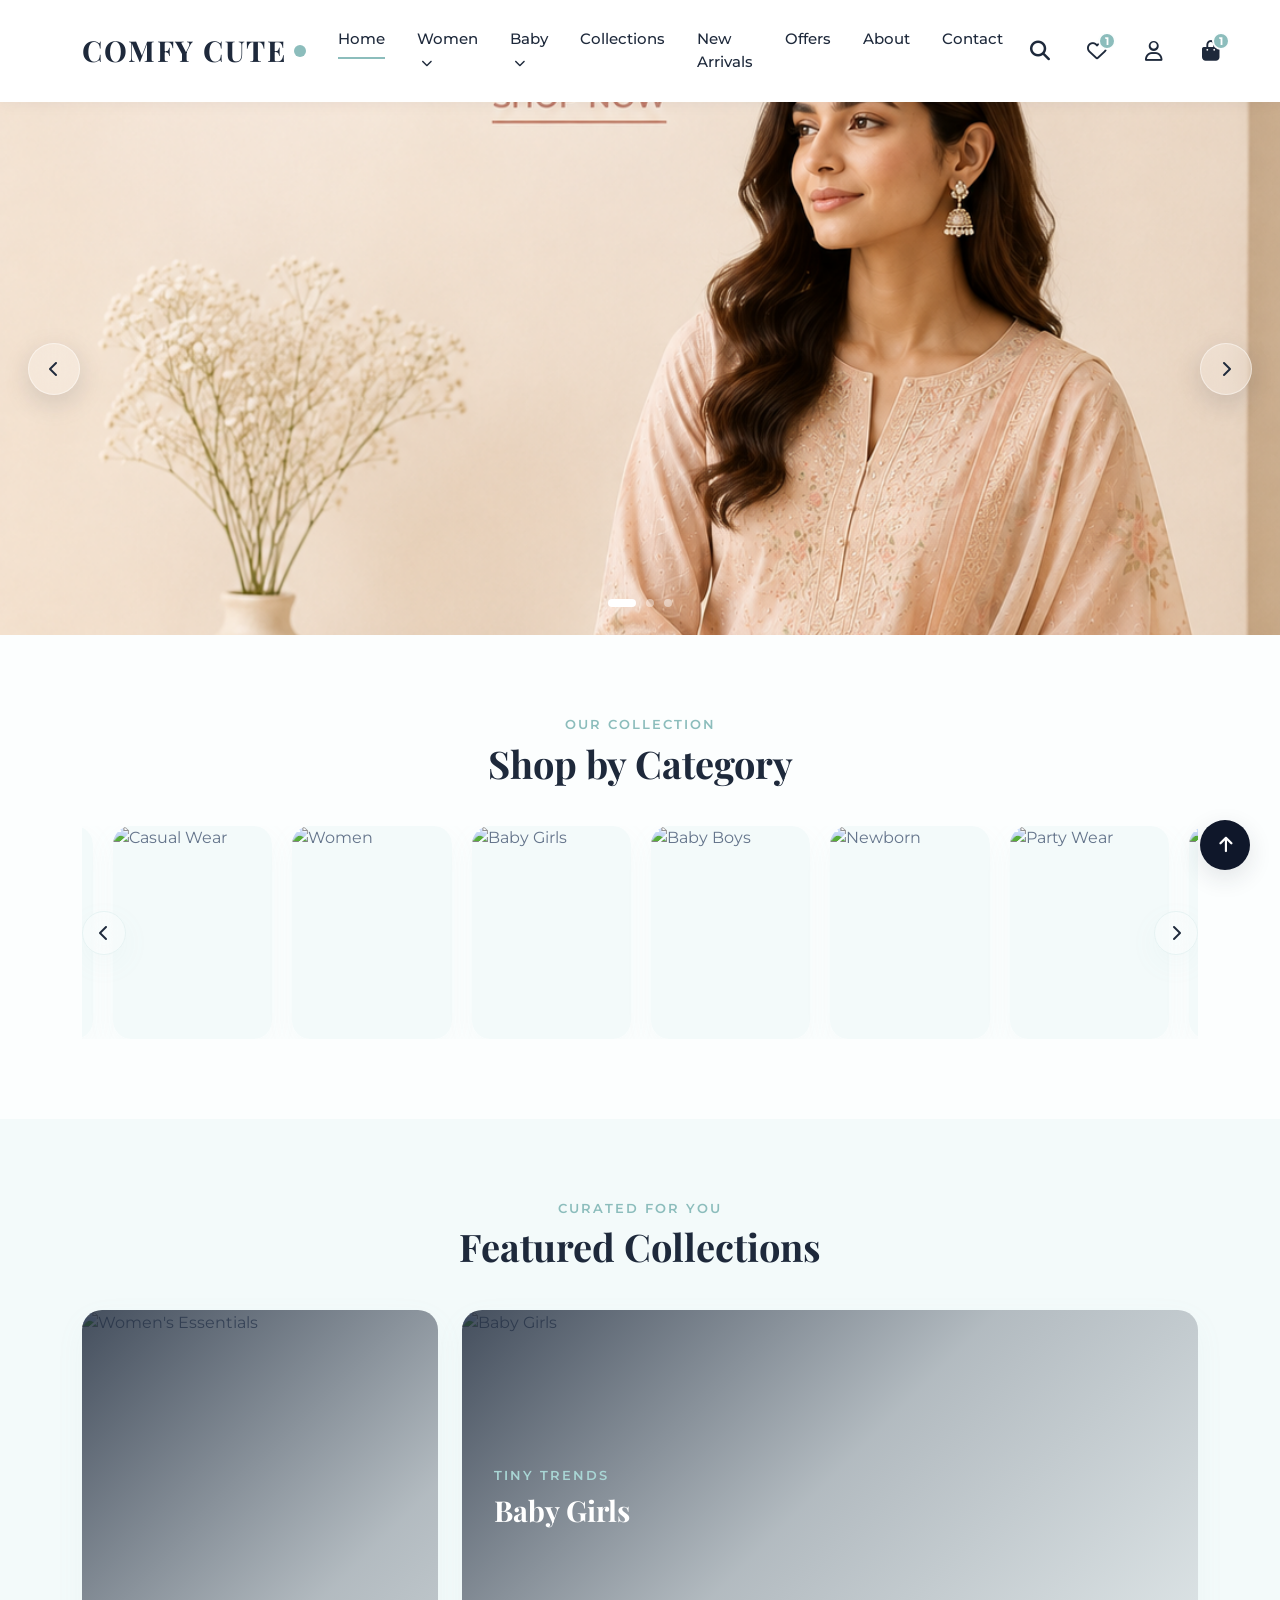
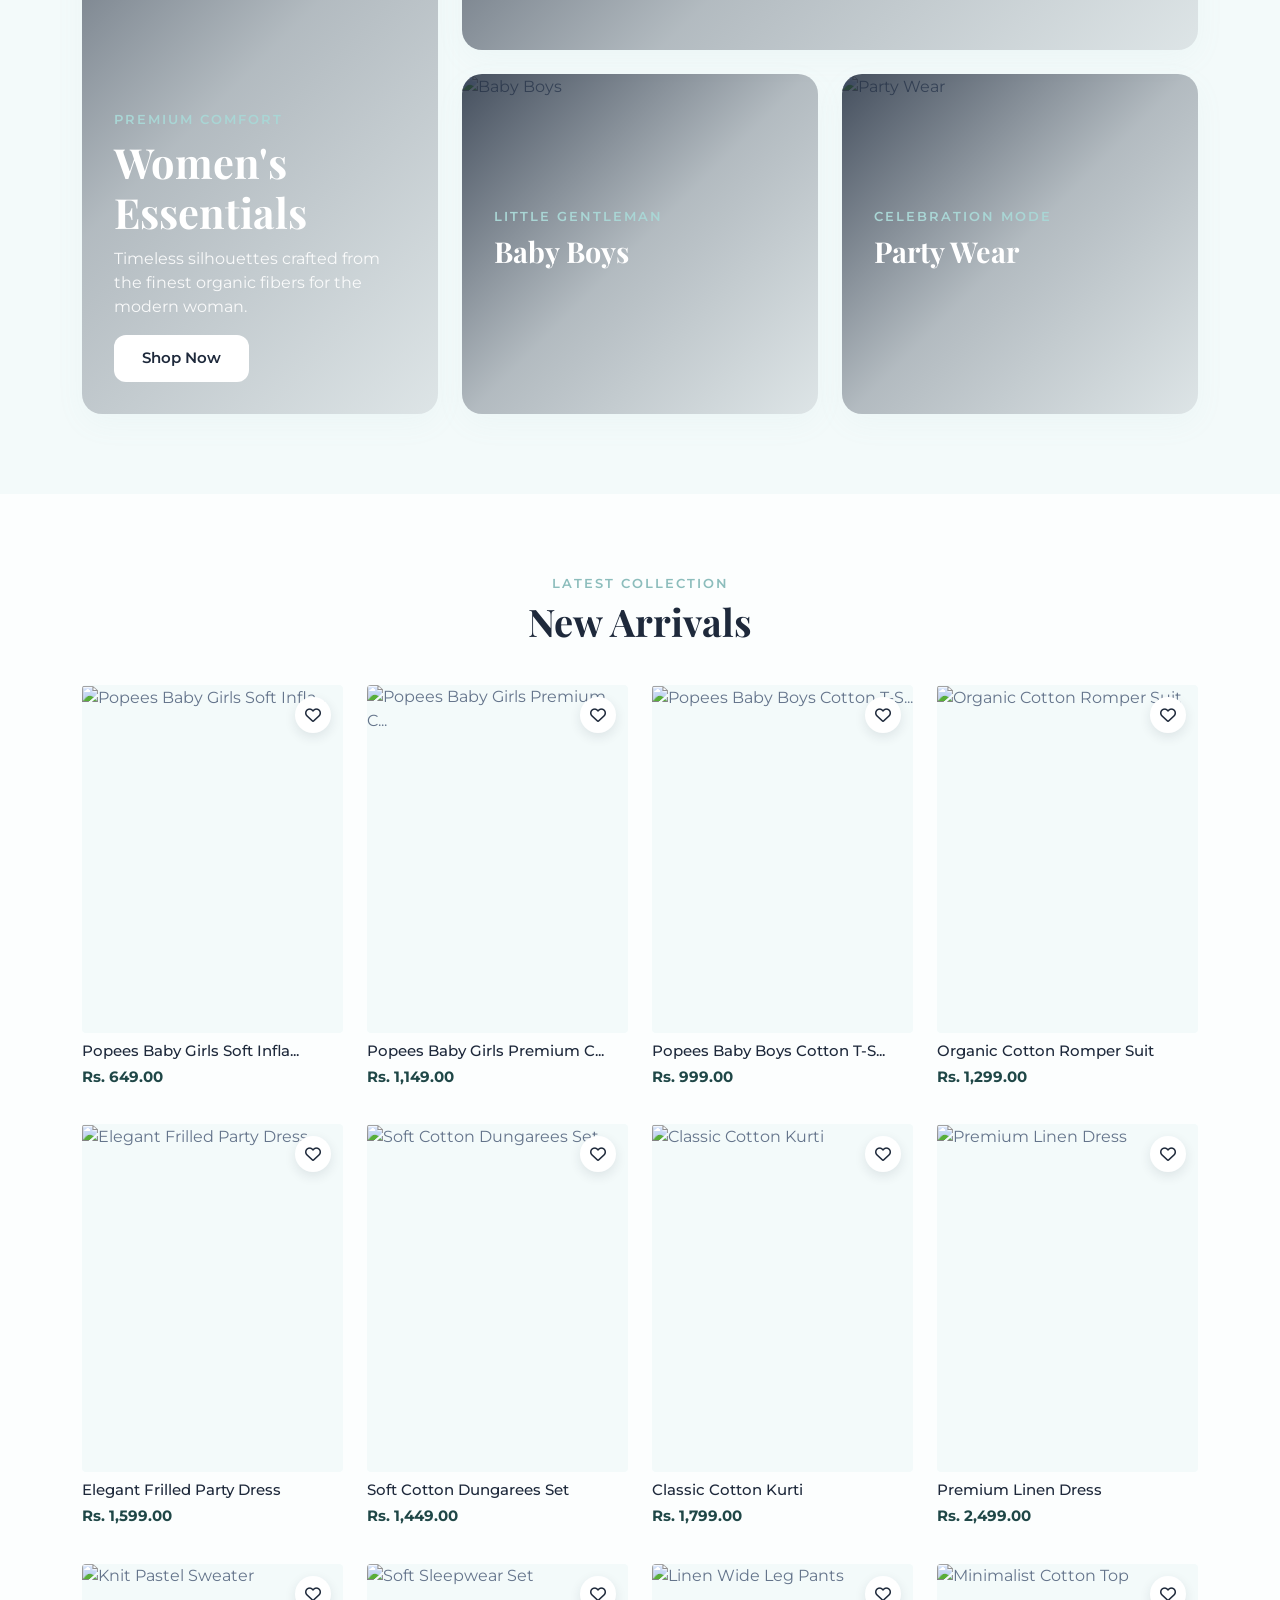
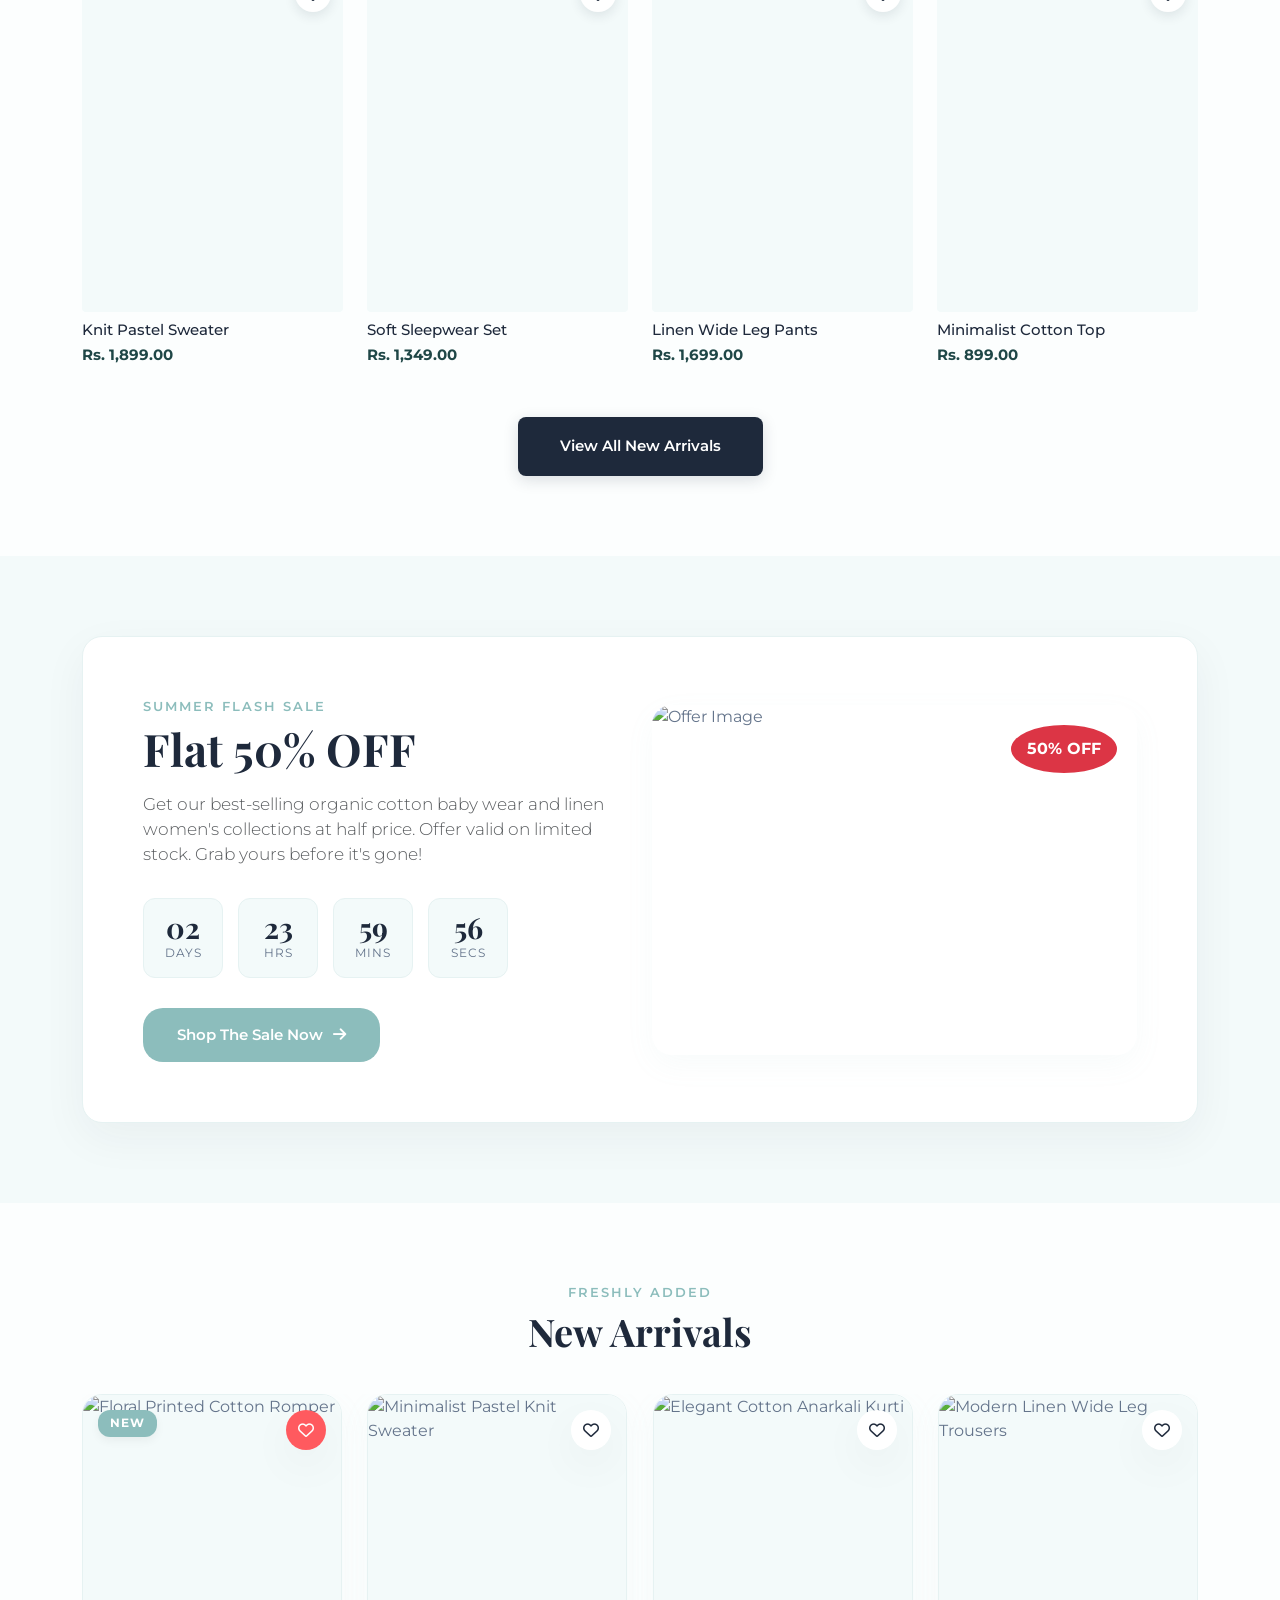
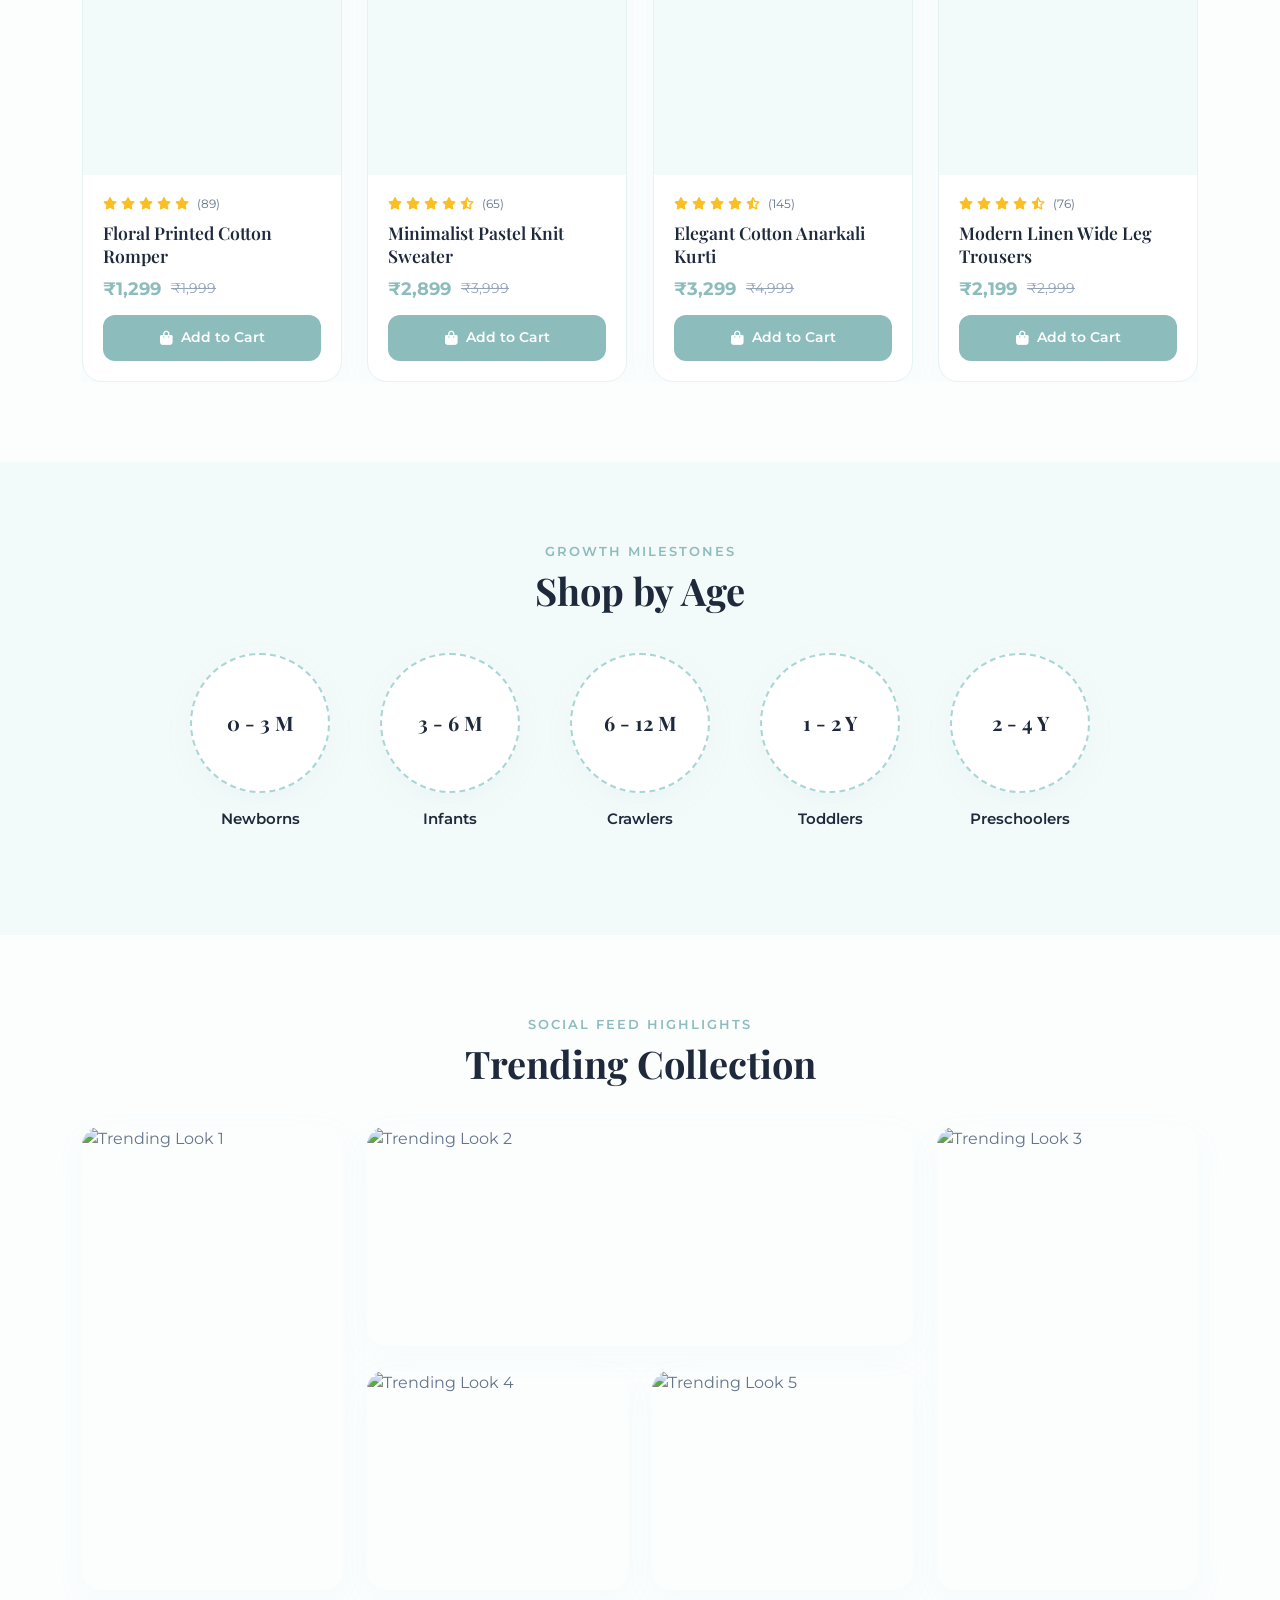
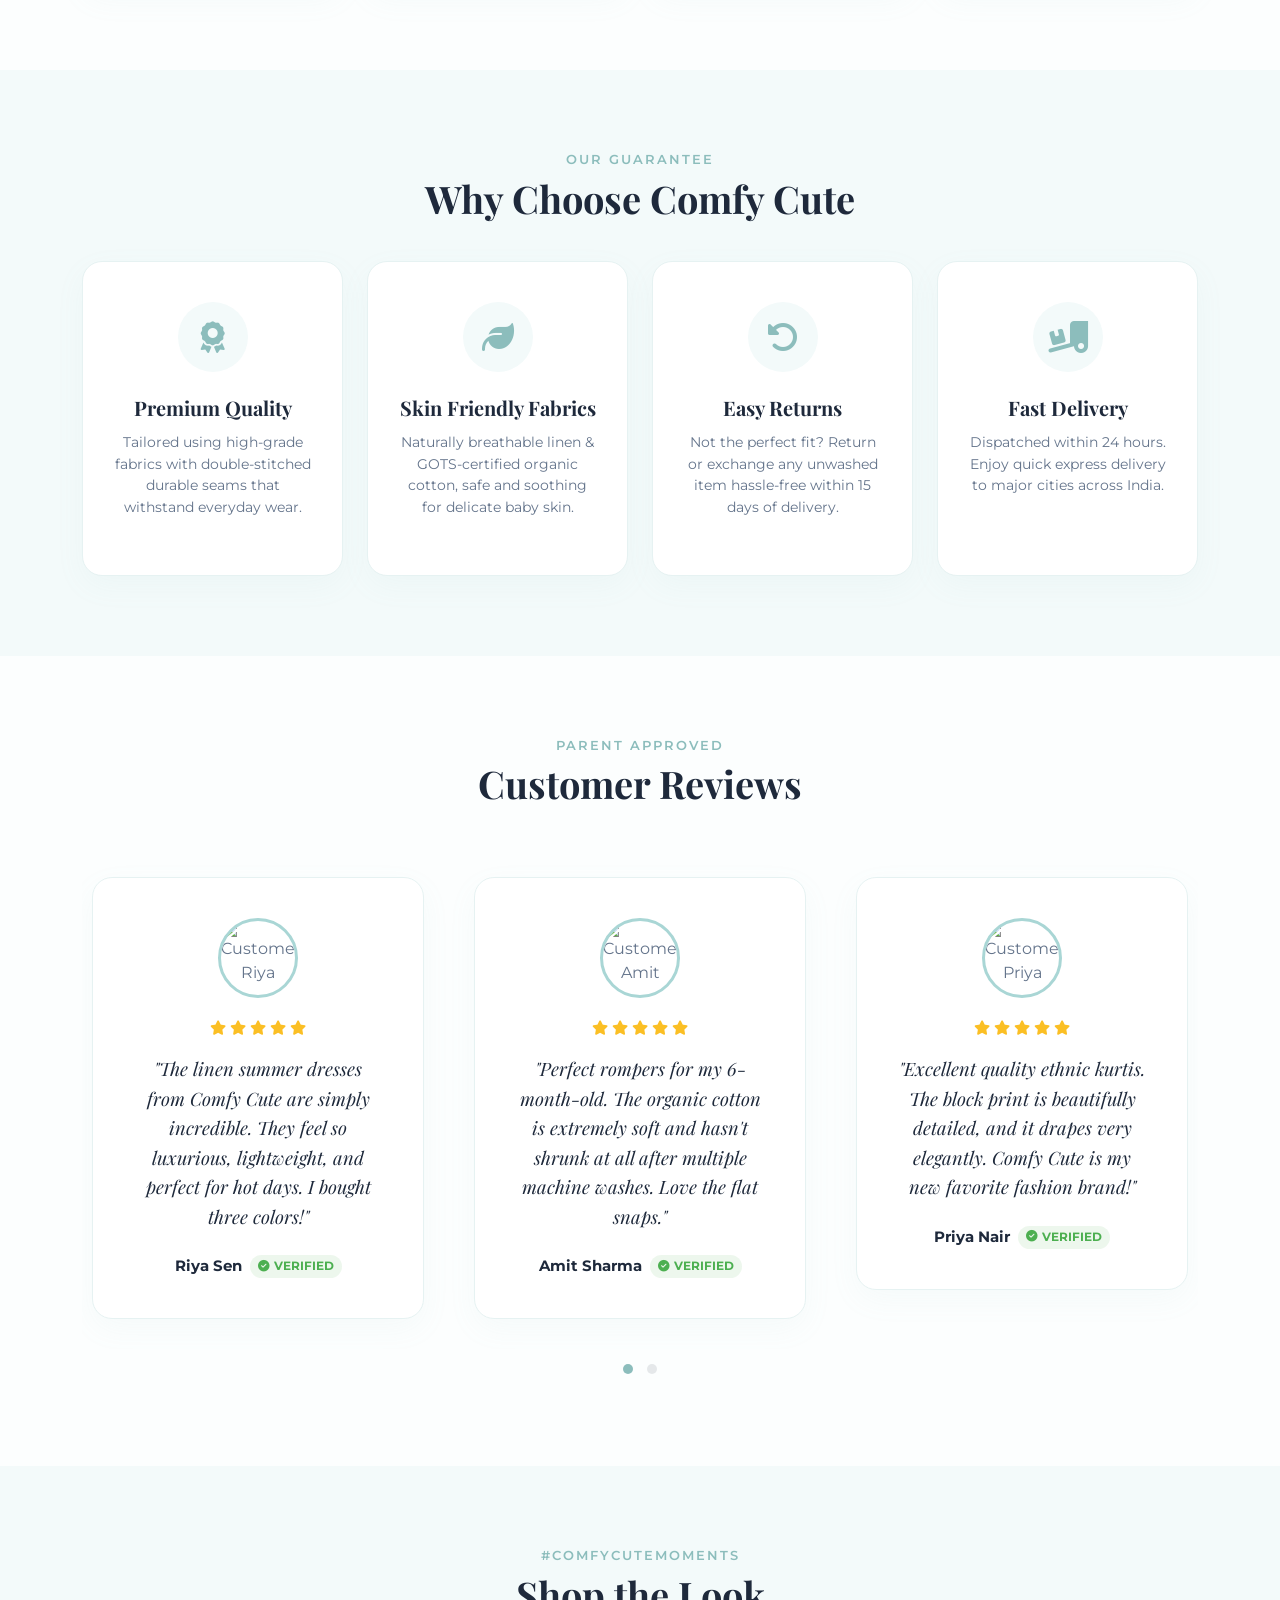
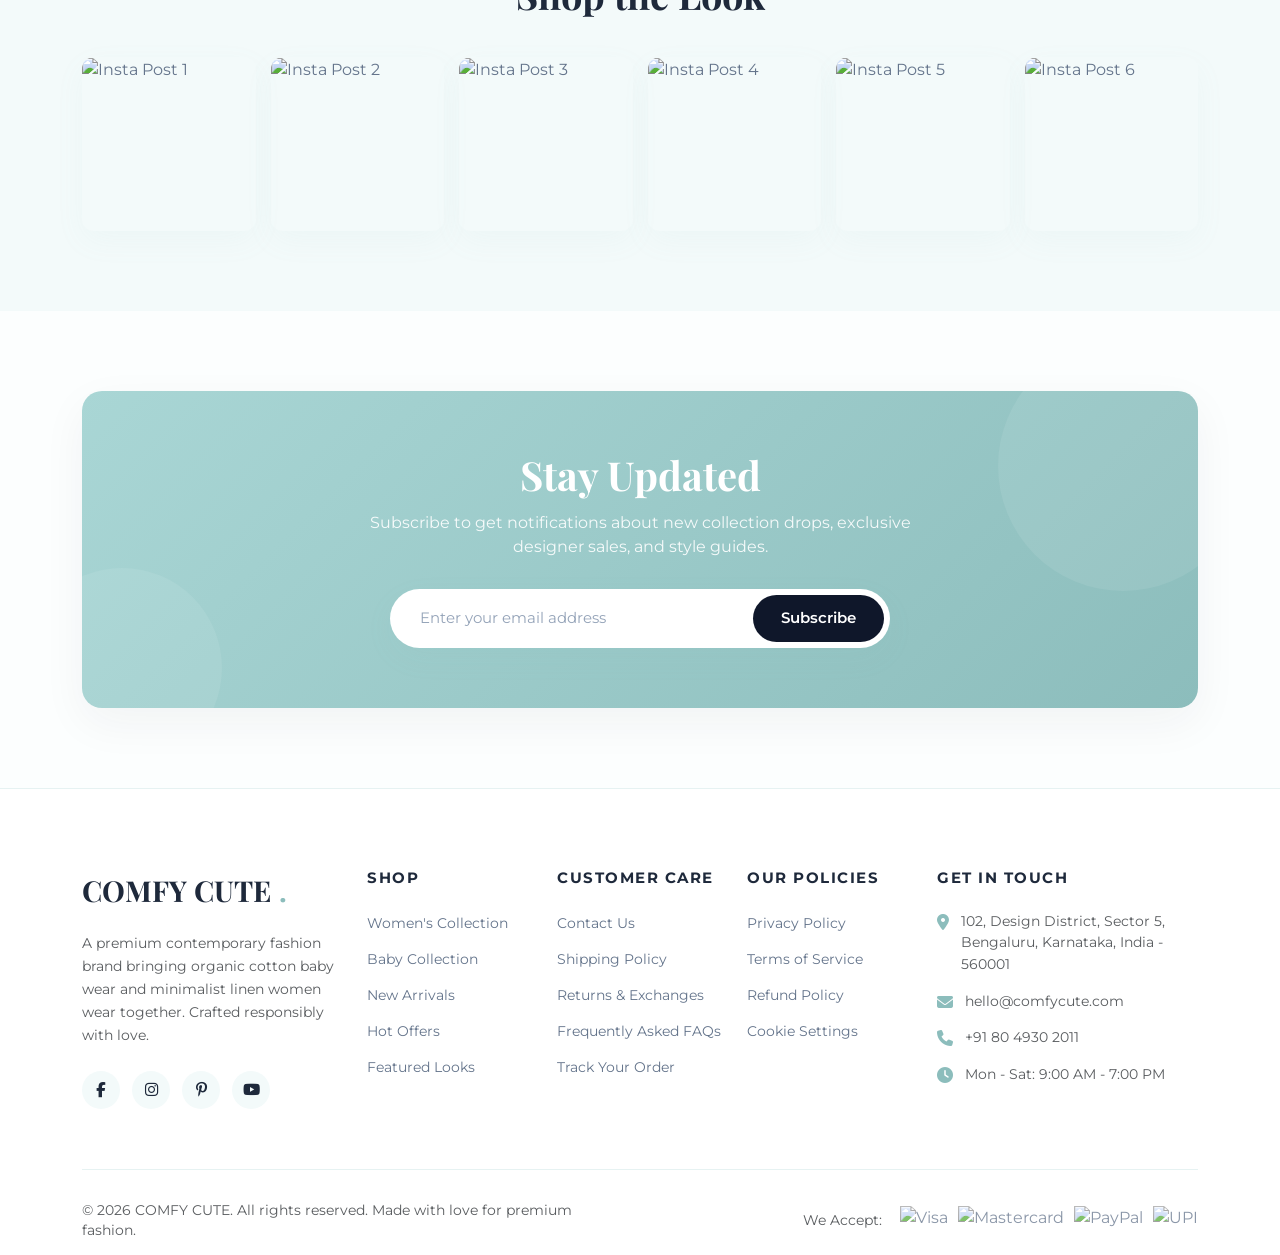
==== commit 008f04d1: "new arrivals added" ====
--- a/index.html
+++ b/index.html
@@ -661,399 +661,166 @@
   </section>
 
   <!-- ==========================================
-       BEST SELLERS GRID SECTION
+       NEW ARRIVALS GRID SECTION
        ========================================== -->
   <section class="section-padding" id="bestsellers">
     <div class="container">
       <div class="section-title-wrapper text-center">
-        <span class="section-subtitle">Most Loved Items</span>
-        <h2 class="section-title">Best Sellers</h2>
-      </div>
-
-      <div class="row g-4">
-        
+        <span class="section-subtitle">Latest Collection</span>
+        <h2 class="section-title">New Arrivals</h2>
+      </div>
+
+      <div class="new-arrivals-grid">
+
         <!-- Product 1 -->
-        <div class="col-lg-3 col-6">
-          <div class="product-card">
-            <div class="product-img-wrapper">
-              <div class="product-badge-group">
-                <span class="product-badge badge-sale">Sale</span>
-              </div>
-              <button class="btn-wishlist" data-id="prod-1" aria-label="Add to wishlist">
-                <i class="fa-regular fa-heart"></i>
-              </button>
-              <img src="https://images.unsplash.com/photo-1595777457583-95e059d581b8?q=80&w=600&auto=format&fit=crop" alt="Premium Linen Summer Dress" class="product-img main-img">
-              <img src="https://images.unsplash.com/photo-1496747611176-843222e1e57c?q=80&w=600&auto=format&fit=crop" alt="Premium Linen Summer Dress Detail" class="product-img hover-img">
-              <div class="quick-view-overlay">
-                <button class="btn-quick-view" data-bs-toggle="modal" data-bs-target="#quickViewModal" data-id="prod-1">
-                  <i class="fa-regular fa-eye"></i> Quick View
-                </button>
-              </div>
-            </div>
-            <div class="product-info">
-              <div class="product-rating">
-                <i class="fa-solid fa-star"></i>
-                <i class="fa-solid fa-star"></i>
-                <i class="fa-solid fa-star"></i>
-                <i class="fa-solid fa-star"></i>
-                <i class="fa-solid fa-star-half-stroke"></i>
-                <span>(124)</span>
-              </div>
-              <h5 class="product-card-title"><a href="#product-1">Premium Linen Summer Dress</a></h5>
-              <div class="product-price-wrapper">
-                <span class="price-current">₹2,499</span>
-                <span class="price-old">₹3,499</span>
-                <span class="discount-percentage">28% OFF</span>
-              </div>
-              
-              <div class="product-options-row">
-                <div class="color-selector">
-                  <div class="color-dot active" style="background-color: #E6F2F2;" title="Mint Green"></div>
-                  <div class="color-dot" style="background-color: #FCF3CF;" title="Sand Yellow"></div>
-                  <div class="color-dot" style="background-color: #F2D7D5;" title="Blush Pink"></div>
-                </div>
-                <div class="size-selector-preview">XS - XL</div>
-              </div>
-              <button class="btn-product-add mt-auto" data-id="prod-1">
-                <i class="fa-solid fa-bag-shopping"></i> Add to Cart
-              </button>
-            </div>
-          </div>
+        <div class="arrival-product-card">
+          <div class="arrival-img-container">
+            <img src="https://images.unsplash.com/photo-1519689680058-324335c77eba?q=80&w=500&auto=format&fit=crop" alt="Popees Baby Girls Soft Infla..." class="arrival-product-img">
+            <button class="arrival-wishlist-btn" aria-label="Add to wishlist">
+              <i class="fa-regular fa-heart"></i>
+            </button>
+          </div>
+          <h3 class="arrival-product-name">Popees Baby Girls Soft Infla...</h3>
+          <div class="arrival-price">Rs. 649.00</div>
         </div>
 
         <!-- Product 2 -->
-        <div class="col-lg-3 col-6">
-          <div class="product-card">
-            <div class="product-img-wrapper">
-              <div class="product-badge-group">
-                <span class="product-badge badge-new">New</span>
-                <span class="product-badge badge-sale">35% Off</span>
-              </div>
-              <button class="btn-wishlist" data-id="prod-2" aria-label="Add to wishlist">
-                <i class="fa-regular fa-heart"></i>
-              </button>
-              <img src="https://images.unsplash.com/photo-1519689680058-324335c77eba?q=80&w=600&auto=format&fit=crop" alt="Floral Printed Cotton Romper" class="product-img main-img">
-              <img src="https://images.unsplash.com/photo-1522771935878-f35f1f9e99e4?q=80&w=600&auto=format&fit=crop" alt="Floral Printed Cotton Romper Detail" class="product-img hover-img">
-              <div class="quick-view-overlay">
-                <button class="btn-quick-view" data-bs-toggle="modal" data-bs-target="#quickViewModal" data-id="prod-2">
-                  <i class="fa-regular fa-eye"></i> Quick View
-                </button>
-              </div>
-            </div>
-            <div class="product-info">
-              <div class="product-rating">
-                <i class="fa-solid fa-star"></i>
-                <i class="fa-solid fa-star"></i>
-                <i class="fa-solid fa-star"></i>
-                <i class="fa-solid fa-star"></i>
-                <i class="fa-solid fa-star"></i>
-                <span>(89)</span>
-              </div>
-              <h5 class="product-card-title"><a href="#product-2">Floral Printed Cotton Romper</a></h5>
-              <div class="product-price-wrapper">
-                <span class="price-current">₹1,299</span>
-                <span class="price-old">₹1,999</span>
-                <span class="discount-percentage">35% OFF</span>
-              </div>
-              
-              <div class="product-options-row">
-                <div class="color-selector">
-                  <div class="color-dot active" style="background-color: #FDEDEC;" title="Petal Pink"></div>
-                  <div class="color-dot" style="background-color: #EAF2F8;" title="Baby Blue"></div>
-                </div>
-                <div class="size-selector-preview">0M - 2Y</div>
-              </div>
-              <button class="btn-product-add mt-auto" data-id="prod-2">
-                <i class="fa-solid fa-bag-shopping"></i> Add to Cart
-              </button>
-            </div>
-          </div>
+        <div class="arrival-product-card">
+          <div class="arrival-img-container">
+            <img src="https://images.unsplash.com/photo-1522771935878-f35f1f9e99e4?q=80&w=500&auto=format&fit=crop" alt="Popees Baby Girls Premium C..." class="arrival-product-img">
+            <button class="arrival-wishlist-btn" aria-label="Add to wishlist">
+              <i class="fa-regular fa-heart"></i>
+            </button>
+          </div>
+          <h3 class="arrival-product-name">Popees Baby Girls Premium C...</h3>
+          <div class="arrival-price">Rs. 1,149.00</div>
         </div>
 
         <!-- Product 3 -->
-        <div class="col-lg-3 col-6">
-          <div class="product-card">
-            <div class="product-img-wrapper">
-              <button class="btn-wishlist" data-id="prod-3" aria-label="Add to wishlist">
-                <i class="fa-regular fa-heart"></i>
-              </button>
-              <img src="https://images.unsplash.com/photo-1620799140408-edc6dcb6d633?q=80&w=600&auto=format&fit=crop" alt="Minimalist Pastel Knit Sweater" class="product-img main-img">
-              <img src="https://images.unsplash.com/photo-1620799139834-6b8f844fbe61?q=80&w=600&auto=format&fit=crop" alt="Minimalist Pastel Knit Sweater Detail" class="product-img hover-img">
-              <div class="quick-view-overlay">
-                <button class="btn-quick-view" data-bs-toggle="modal" data-bs-target="#quickViewModal" data-id="prod-3">
-                  <i class="fa-regular fa-eye"></i> Quick View
-                </button>
-              </div>
-            </div>
-            <div class="product-info">
-              <div class="product-rating">
-                <i class="fa-solid fa-star"></i>
-                <i class="fa-solid fa-star"></i>
-                <i class="fa-solid fa-star"></i>
-                <i class="fa-solid fa-star"></i>
-                <i class="fa-solid fa-star-half-stroke"></i>
-                <span>(65)</span>
-              </div>
-              <h5 class="product-card-title"><a href="#product-3">Minimalist Pastel Knit Sweater</a></h5>
-              <div class="product-price-wrapper">
-                <span class="price-current">₹2,899</span>
-                <span class="price-old">₹3,999</span>
-                <span class="discount-percentage">27% OFF</span>
-              </div>
-              
-              <div class="product-options-row">
-                <div class="color-selector">
-                  <div class="color-dot active" style="background-color: #A9D6D5;" title="Soft Sage"></div>
-                  <div class="color-dot" style="background-color: #FCFEFE;" title="Oatmeal"></div>
-                  <div class="color-dot" style="background-color: #F5B041;" title="Soft Ochre"></div>
-                </div>
-                <div class="size-selector-preview">S - XL</div>
-              </div>
-              <button class="btn-product-add mt-auto" data-id="prod-3">
-                <i class="fa-solid fa-bag-shopping"></i> Add to Cart
-              </button>
-            </div>
-          </div>
+        <div class="arrival-product-card">
+          <div class="arrival-img-container">
+            <img src="https://images.unsplash.com/photo-1485230895905-ec40ba36b9bc?q=80&w=500&auto=format&fit=crop" alt="Popees Baby Boys Cotton T-S..." class="arrival-product-img">
+            <button class="arrival-wishlist-btn" aria-label="Add to wishlist">
+              <i class="fa-regular fa-heart"></i>
+            </button>
+          </div>
+          <h3 class="arrival-product-name">Popees Baby Boys Cotton T-S...</h3>
+          <div class="arrival-price">Rs. 999.00</div>
         </div>
 
         <!-- Product 4 -->
-        <div class="col-lg-3 col-6">
-          <div class="product-card">
-            <div class="product-img-wrapper">
-              <div class="product-badge-group">
-                <span class="product-badge badge-sale">30% Off</span>
-              </div>
-              <button class="btn-wishlist" data-id="prod-4" aria-label="Add to wishlist">
-                <i class="fa-regular fa-heart"></i>
-              </button>
-              <img src="https://images.unsplash.com/photo-1522771739844-6a9f6d5f14af?q=80&w=600&auto=format&fit=crop" alt="Unisex Cotton Dungaree Set" class="product-img main-img">
-              <img src="https://images.unsplash.com/photo-1519689680058-324335c77eba?q=80&w=600&auto=format&fit=crop" alt="Unisex Cotton Dungaree Set Detail" class="product-img hover-img">
-              <div class="quick-view-overlay">
-                <button class="btn-quick-view" data-bs-toggle="modal" data-bs-target="#quickViewModal" data-id="prod-4">
-                  <i class="fa-regular fa-eye"></i> Quick View
-                </button>
-              </div>
-            </div>
-            <div class="product-info">
-              <div class="product-rating">
-                <i class="fa-solid fa-star"></i>
-                <i class="fa-solid fa-star"></i>
-                <i class="fa-solid fa-star"></i>
-                <i class="fa-solid fa-star"></i>
-                <i class="fa-solid fa-star"></i>
-                <span>(110)</span>
-              </div>
-              <h5 class="product-card-title"><a href="#product-4">Unisex Cotton Dungaree Set</a></h5>
-              <div class="product-price-wrapper">
-                <span class="price-current">₹1,599</span>
-                <span class="price-old">₹2,299</span>
-                <span class="discount-percentage">30% OFF</span>
-              </div>
-              
-              <div class="product-options-row">
-                <div class="color-selector">
-                  <div class="color-dot active" style="background-color: #F9EBEA;" title="Dusty Rose"></div>
-                  <div class="color-dot" style="background-color: #EBEDEF;" title="Heather Grey"></div>
-                  <div class="color-dot" style="background-color: #FEF9E7;" title="Vanilla"></div>
-                </div>
-                <div class="size-selector-preview">3M - 4Y</div>
-              </div>
-              <button class="btn-product-add mt-auto" data-id="prod-4">
-                <i class="fa-solid fa-bag-shopping"></i> Add to Cart
-              </button>
-            </div>
-          </div>
+        <div class="arrival-product-card">
+          <div class="arrival-img-container">
+            <img src="https://images.unsplash.com/photo-1495553900851-4d4bcac435ca?q=80&w=500&auto=format&fit=crop" alt="Organic Cotton Romper Suit" class="arrival-product-img">
+            <button class="arrival-wishlist-btn" aria-label="Add to wishlist">
+              <i class="fa-regular fa-heart"></i>
+            </button>
+          </div>
+          <h3 class="arrival-product-name">Organic Cotton Romper Suit</h3>
+          <div class="arrival-price">Rs. 1,299.00</div>
         </div>
 
         <!-- Product 5 -->
-        <div class="col-lg-3 col-6">
-          <div class="product-card">
-            <div class="product-img-wrapper">
-              <button class="btn-wishlist" data-id="prod-5" aria-label="Add to wishlist">
-                <i class="fa-regular fa-heart"></i>
-              </button>
-              <img src="https://images.unsplash.com/photo-1617627143750-d86bc21e42bb?q=80&w=600&auto=format&fit=crop" alt="Elegant Cotton Anarkali Kurti" class="product-img main-img">
-              <img src="https://images.unsplash.com/photo-1617627143990-25211910bc44?q=80&w=600&auto=format&fit=crop" alt="Elegant Cotton Anarkali Kurti Detail" class="product-img hover-img">
-              <div class="quick-view-overlay">
-                <button class="btn-quick-view" data-bs-toggle="modal" data-bs-target="#quickViewModal" data-id="prod-5">
-                  <i class="fa-regular fa-eye"></i> Quick View
-                </button>
-              </div>
-            </div>
-            <div class="product-info">
-              <div class="product-rating">
-                <i class="fa-solid fa-star"></i>
-                <i class="fa-solid fa-star"></i>
-                <i class="fa-solid fa-star"></i>
-                <i class="fa-solid fa-star"></i>
-                <i class="fa-solid fa-star-half-stroke"></i>
-                <span>(145)</span>
-              </div>
-              <h5 class="product-card-title"><a href="#product-5">Elegant Cotton Anarkali Kurti</a></h5>
-              <div class="product-price-wrapper">
-                <span class="price-current">₹3,299</span>
-                <span class="price-old">₹4,999</span>
-                <span class="discount-percentage">34% OFF</span>
-              </div>
-              
-              <div class="product-options-row">
-                <div class="color-selector">
-                  <div class="color-dot active" style="background-color: #FADBD8;" title="Blossom Pink"></div>
-                  <div class="color-dot" style="background-color: #D4EFDF;" title="Mint"></div>
-                  <div class="color-dot" style="background-color: #FCF3CF;" title="Lemon Accent"></div>
-                </div>
-                <div class="size-selector-preview">S - XXL</div>
-              </div>
-              <button class="btn-product-add mt-auto" data-id="prod-5">
-                <i class="fa-solid fa-bag-shopping"></i> Add to Cart
-              </button>
-            </div>
-          </div>
+        <div class="arrival-product-card">
+          <div class="arrival-img-container">
+            <img src="https://images.unsplash.com/photo-1518831959646-742c3a14ebf7?q=80&w=500&auto=format&fit=crop" alt="Elegant Frilled Party Dress" class="arrival-product-img">
+            <button class="arrival-wishlist-btn" aria-label="Add to wishlist">
+              <i class="fa-regular fa-heart"></i>
+            </button>
+          </div>
+          <h3 class="arrival-product-name">Elegant Frilled Party Dress</h3>
+          <div class="arrival-price">Rs. 1,599.00</div>
         </div>
 
         <!-- Product 6 -->
-        <div class="col-lg-3 col-6">
-          <div class="product-card">
-            <div class="product-img-wrapper">
-              <div class="product-badge-group">
-                <span class="product-badge badge-sale">24% Off</span>
-              </div>
-              <button class="btn-wishlist" data-id="prod-6" aria-label="Add to wishlist">
-                <i class="fa-regular fa-heart"></i>
-              </button>
-              <img src="https://images.unsplash.com/photo-1515886657613-9f3515b0c78f?q=80&w=600&auto=format&fit=crop" alt="Cozy Cotton Sleepwear Set" class="product-img main-img">
-              <img src="https://images.unsplash.com/photo-1490481651871-ab68de25d43d?q=80&w=600&auto=format&fit=crop" alt="Cozy Cotton Sleepwear Set Detail" class="product-img hover-img">
-              <div class="quick-view-overlay">
-                <button class="btn-quick-view" data-bs-toggle="modal" data-bs-target="#quickViewModal" data-id="prod-6">
-                  <i class="fa-regular fa-eye"></i> Quick View
-                </button>
-              </div>
-            </div>
-            <div class="product-info">
-              <div class="product-rating">
-                <i class="fa-solid fa-star"></i>
-                <i class="fa-solid fa-star"></i>
-                <i class="fa-solid fa-star"></i>
-                <i class="fa-solid fa-star"></i>
-                <i class="fa-solid fa-star-half-stroke"></i>
-                <span>(98)</span>
-              </div>
-              <h5 class="product-card-title"><a href="#product-6">Cozy Cotton Sleepwear Set</a></h5>
-              <div class="product-price-wrapper">
-                <span class="price-current">₹1,899</span>
-                <span class="price-old">₹2,499</span>
-                <span class="discount-percentage">24% OFF</span>
-              </div>
-              
-              <div class="product-options-row">
-                <div class="color-selector">
-                  <div class="color-dot active" style="background-color: #E8F8F5;" title="Mist Cyan"></div>
-                  <div class="color-dot" style="background-color: #FBEEE6;" title="Peach Cream"></div>
-                  <div class="color-dot" style="background-color: #F4ECF7;" title="Lilac Wash"></div>
-                </div>
-                <div class="size-selector-preview">S - XL</div>
-              </div>
-              <button class="btn-product-add mt-auto" data-id="prod-6">
-                <i class="fa-solid fa-bag-shopping"></i> Add to Cart
-              </button>
-            </div>
-          </div>
+        <div class="arrival-product-card">
+          <div class="arrival-img-container">
+            <img src="https://images.unsplash.com/photo-1503919545889-aef636e10ad4?q=80&w=500&auto=format&fit=crop" alt="Soft Cotton Dungarees Set" class="arrival-product-img">
+            <button class="arrival-wishlist-btn" aria-label="Add to wishlist">
+              <i class="fa-regular fa-heart"></i>
+            </button>
+          </div>
+          <h3 class="arrival-product-name">Soft Cotton Dungarees Set</h3>
+          <div class="arrival-price">Rs. 1,449.00</div>
         </div>
 
         <!-- Product 7 -->
-        <div class="col-lg-3 col-6">
-          <div class="product-card">
-            <div class="product-img-wrapper">
-              <div class="product-badge-group">
-                <span class="product-badge badge-new">Trending</span>
-              </div>
-              <button class="btn-wishlist" data-id="prod-7" aria-label="Add to wishlist">
-                <i class="fa-regular fa-heart"></i>
-              </button>
-              <img src="https://images.unsplash.com/photo-1518831959646-742c3a14ebf7?q=80&w=600&auto=format&fit=crop" alt="Cute Ruffled Party Frock" class="product-img main-img">
-              <img src="https://images.unsplash.com/photo-1503919545889-aef636e10ad4?q=80&w=600&auto=format&fit=crop" alt="Cute Ruffled Party Frock Detail" class="product-img hover-img">
-              <div class="quick-view-overlay">
-                <button class="btn-quick-view" data-bs-toggle="modal" data-bs-target="#quickViewModal" data-id="prod-7">
-                  <i class="fa-regular fa-eye"></i> Quick View
-                </button>
-              </div>
-            </div>
-            <div class="product-info">
-              <div class="product-rating">
-                <i class="fa-solid fa-star"></i>
-                <i class="fa-solid fa-star"></i>
-                <i class="fa-solid fa-star"></i>
-                <i class="fa-solid fa-star"></i>
-                <i class="fa-solid fa-star"></i>
-                <span>(42)</span>
-              </div>
-              <h5 class="product-card-title"><a href="#product-7">Cute Ruffled Party Frock</a></h5>
-              <div class="product-price-wrapper">
-                <span class="price-current">₹1,999</span>
-                <span class="price-old">₹2,999</span>
-                <span class="discount-percentage">33% OFF</span>
-              </div>
-              
-              <div class="product-options-row">
-                <div class="color-selector">
-                  <div class="color-dot active" style="background-color: #FDEDEC;" title="Ruffle Pink"></div>
-                  <div class="color-dot" style="background-color: #F4ECF7;" title="Ruffle Lavender"></div>
-                  <div class="color-dot" style="background-color: #FCFEFE;" title="Ivory Cream"></div>
-                </div>
-                <div class="size-selector-preview">6M - 6Y</div>
-              </div>
-              <button class="btn-product-add mt-auto" data-id="prod-7">
-                <i class="fa-solid fa-bag-shopping"></i> Add to Cart
-              </button>
-            </div>
-          </div>
+        <div class="arrival-product-card">
+          <div class="arrival-img-container">
+            <img src="https://images.unsplash.com/photo-1617627143750-d86bc21e42bb?q=80&w=500&auto=format&fit=crop" alt="Classic Cotton Kurti" class="arrival-product-img">
+            <button class="arrival-wishlist-btn" aria-label="Add to wishlist">
+              <i class="fa-regular fa-heart"></i>
+            </button>
+          </div>
+          <h3 class="arrival-product-name">Classic Cotton Kurti</h3>
+          <div class="arrival-price">Rs. 1,799.00</div>
         </div>
 
         <!-- Product 8 -->
-        <div class="col-lg-3 col-6">
-          <div class="product-card">
-            <div class="product-img-wrapper">
-              <button class="btn-wishlist" data-id="prod-8" aria-label="Add to wishlist">
-                <i class="fa-regular fa-heart"></i>
-              </button>
-              <img src="https://images.unsplash.com/photo-1594633312681-425c7b97ccd1?q=80&w=600&auto=format&fit=crop" alt="Modern Linen Wide Leg Trousers" class="product-img main-img">
-              <img src="https://images.unsplash.com/photo-1594633312411-4a47fc00e84b?q=80&w=600&auto=format&fit=crop" alt="Modern Linen Wide Leg Trousers Detail" class="product-img hover-img">
-              <div class="quick-view-overlay">
-                <button class="btn-quick-view" data-bs-toggle="modal" data-bs-target="#quickViewModal" data-id="prod-8">
-                  <i class="fa-regular fa-eye"></i> Quick View
-                </button>
-              </div>
-            </div>
-            <div class="product-info">
-              <div class="product-rating">
-                <i class="fa-solid fa-star"></i>
-                <i class="fa-solid fa-star"></i>
-                <i class="fa-solid fa-star"></i>
-                <i class="fa-solid fa-star"></i>
-                <i class="fa-solid fa-star-half-stroke"></i>
-                <span>(76)</span>
-              </div>
-              <h5 class="product-card-title"><a href="#product-8">Modern Linen Wide Leg Trousers</a></h5>
-              <div class="product-price-wrapper">
-                <span class="price-current">₹2,199</span>
-                <span class="price-old">₹2,999</span>
-                <span class="discount-percentage">26% OFF</span>
-              </div>
-              
-              <div class="product-options-row">
-                <div class="color-selector">
-                  <div class="color-dot active" style="background-color: #EBEDEF;" title="Oat Sand"></div>
-                  <div class="color-dot" style="background-color: #EAEDED;" title="Soft White"></div>
-                </div>
-                <div class="size-selector-preview">XS - XL</div>
-              </div>
-              <button class="btn-product-add mt-auto" data-id="prod-8">
-                <i class="fa-solid fa-bag-shopping"></i> Add to Cart
-              </button>
-            </div>
-          </div>
-        </div>
-
+        <div class="arrival-product-card">
+          <div class="arrival-img-container">
+            <img src="https://images.unsplash.com/photo-1595777457583-95e059d581b8?q=80&w=500&auto=format&fit=crop" alt="Premium Linen Dress" class="arrival-product-img">
+            <button class="arrival-wishlist-btn" aria-label="Add to wishlist">
+              <i class="fa-regular fa-heart"></i>
+            </button>
+          </div>
+          <h3 class="arrival-product-name">Premium Linen Dress</h3>
+          <div class="arrival-price">Rs. 2,499.00</div>
+        </div>
+
+        <!-- Product 9 -->
+        <div class="arrival-product-card">
+          <div class="arrival-img-container">
+            <img src="https://images.unsplash.com/photo-1620799140408-edc6dcb6d633?q=80&w=500&auto=format&fit=crop" alt="Knit Pastel Sweater" class="arrival-product-img">
+            <button class="arrival-wishlist-btn" aria-label="Add to wishlist">
+              <i class="fa-regular fa-heart"></i>
+            </button>
+          </div>
+          <h3 class="arrival-product-name">Knit Pastel Sweater</h3>
+          <div class="arrival-price">Rs. 1,899.00</div>
+        </div>
+
+        <!-- Product 10 -->
+        <div class="arrival-product-card">
+          <div class="arrival-img-container">
+            <img src="https://images.unsplash.com/photo-1515886657613-9f3515b0c78f?q=80&w=500&auto=format&fit=crop" alt="Soft Sleepwear Set" class="arrival-product-img">
+            <button class="arrival-wishlist-btn" aria-label="Add to wishlist">
+              <i class="fa-regular fa-heart"></i>
+            </button>
+          </div>
+          <h3 class="arrival-product-name">Soft Sleepwear Set</h3>
+          <div class="arrival-price">Rs. 1,349.00</div>
+        </div>
+
+        <!-- Product 11 -->
+        <div class="arrival-product-card">
+          <div class="arrival-img-container">
+            <img src="https://images.unsplash.com/photo-1594633312681-425c7b97ccd1?q=80&w=500&auto=format&fit=crop" alt="Linen Wide Leg Pants" class="arrival-product-img">
+            <button class="arrival-wishlist-btn" aria-label="Add to wishlist">
+              <i class="fa-regular fa-heart"></i>
+            </button>
+          </div>
+          <h3 class="arrival-product-name">Linen Wide Leg Pants</h3>
+          <div class="arrival-price">Rs. 1,699.00</div>
+        </div>
+
+        <!-- Product 12 -->
+        <div class="arrival-product-card">
+          <div class="arrival-img-container">
+            <img src="https://images.unsplash.com/photo-1469334031218-e382a71b716b?q=80&w=500&auto=format&fit=crop" alt="Minimalist Cotton Top" class="arrival-product-img">
+            <button class="arrival-wishlist-btn" aria-label="Add to wishlist">
+              <i class="fa-regular fa-heart"></i>
+            </button>
+          </div>
+          <h3 class="arrival-product-name">Minimalist Cotton Top</h3>
+          <div class="arrival-price">Rs. 899.00</div>
+        </div>
+
+      </div>
+
+      <!-- View All Button -->
+      <div class="text-center mt-5">
+        <a href="#bestsellers" class="btn btn-premium btn-view-all">View All New Arrivals</a>
       </div>
     </div>
   </section>
--- a/css/style.css
+++ b/css/style.css
@@ -168,6 +168,21 @@
   transform: translateY(-3px);
   box-shadow: 0 10px 20px rgba(0, 0, 0, 0.15);
 }
+.btn-view-all {
+  background-color: var(--color-heading);
+  color: var(--color-white) !important;
+  border-radius: 8px;
+  padding: 16px 40px;
+  font-weight: 600;
+  font-size: 0.95rem;
+  box-shadow: 0 4px 15px rgba(30, 41, 59, 0.15);
+  transition: var(--transition-smooth);
+}
+.btn-view-all:hover {
+  background-color: #0F172A;
+  transform: translateY(-3px);
+  box-shadow: 0 8px 25px rgba(30, 41, 59, 0.25);
+}
 
 /* --- Top Announcement Bar --- */
 .announcement-bar {
@@ -1478,6 +1493,134 @@
   color: var(--color-white) !important;
   border-color: var(--color-primary) !important;
 }
+
+/* --- New Arrivals Grid --- */
+.new-arrivals-grid {
+  display: grid;
+  grid-template-columns: repeat(4, 1fr);
+  gap: 24px 24px;
+  row-gap: 36px;
+  margin-bottom: 50px;
+}
+
+@media (max-width: 991px) {
+  .new-arrivals-grid {
+    grid-template-columns: repeat(3, 1fr);
+    gap: 20px 20px;
+    row-gap: 32px;
+  }
+}
+
+@media (max-width: 576px) {
+  .new-arrivals-grid {
+    grid-template-columns: repeat(2, 1fr);
+    gap: 16px 16px;
+    row-gap: 28px;
+  }
+}
+
+.arrival-product-card {
+  background-color: transparent;
+  cursor: pointer;
+  transition: var(--transition-smooth);
+}
+
+.arrival-img-container {
+  position: relative;
+  width: 100%;
+  aspect-ratio: 3 / 4;
+  border-radius: 4px;
+  overflow: hidden;
+  background-color: var(--color-bg-alt);
+  margin-bottom: 0;
+  box-shadow: none;
+  transition: var(--transition-smooth);
+}
+
+.arrival-product-card:hover .arrival-img-container {
+  box-shadow: 0 8px 24px rgba(30, 41, 59, 0.08);
+}
+
+.arrival-product-img {
+  width: 100%;
+  height: 100%;
+  object-fit: cover;
+  transition: var(--transition-smooth);
+}
+
+.arrival-product-card:hover .arrival-product-img {
+  transform: scale(1.04);
+}
+
+.arrival-wishlist-btn {
+  position: absolute;
+  top: 12px;
+  right: 12px;
+  width: 36px;
+  height: 36px;
+  border-radius: 50%;
+  background-color: var(--color-white);
+  border: none;
+  display: flex;
+  align-items: center;
+  justify-content: center;
+  color: var(--color-heading);
+  font-size: 1rem;
+  cursor: pointer;
+  box-shadow: 0 4px 12px rgba(30, 41, 59, 0.1);
+  transition: var(--transition-smooth);
+  z-index: 10;
+}
+
+.arrival-wishlist-btn:hover {
+  background-color: var(--color-sale-badge);
+  color: var(--color-white);
+  transform: scale(1.1);
+  box-shadow: 0 6px 16px rgba(255, 90, 95, 0.2);
+}
+
+.arrival-wishlist-btn.active {
+  background-color: var(--color-sale-badge);
+  color: var(--color-white);
+}
+
+.arrival-product-name {
+  font-family: var(--font-body);
+  font-size: 0.95rem;
+  font-weight: 500;
+  color: #1E293B;
+  margin-bottom: 4px;
+  margin-top: 8px;
+  line-height: 1.35;
+  max-height: 2.7em;
+  overflow: hidden;
+  transition: var(--transition-smooth);
+}
+
+.arrival-product-card:hover .arrival-product-name {
+  color: var(--color-primary);
+}
+
+.arrival-price {
+  font-family: var(--font-body);
+  font-size: 0.95rem;
+  font-weight: 700;
+  color: #1f4747;
+}
+
+@media (max-width: 576px) {
+  .arrival-product-name {
+    font-size: 0.9rem;
+    margin-top: 7px;
+  }
+
+  .arrival-price {
+    font-size: 0.9rem;
+  }
+}
+
+
+
 
 /* --- Shop by Age --- */
 .age-card {
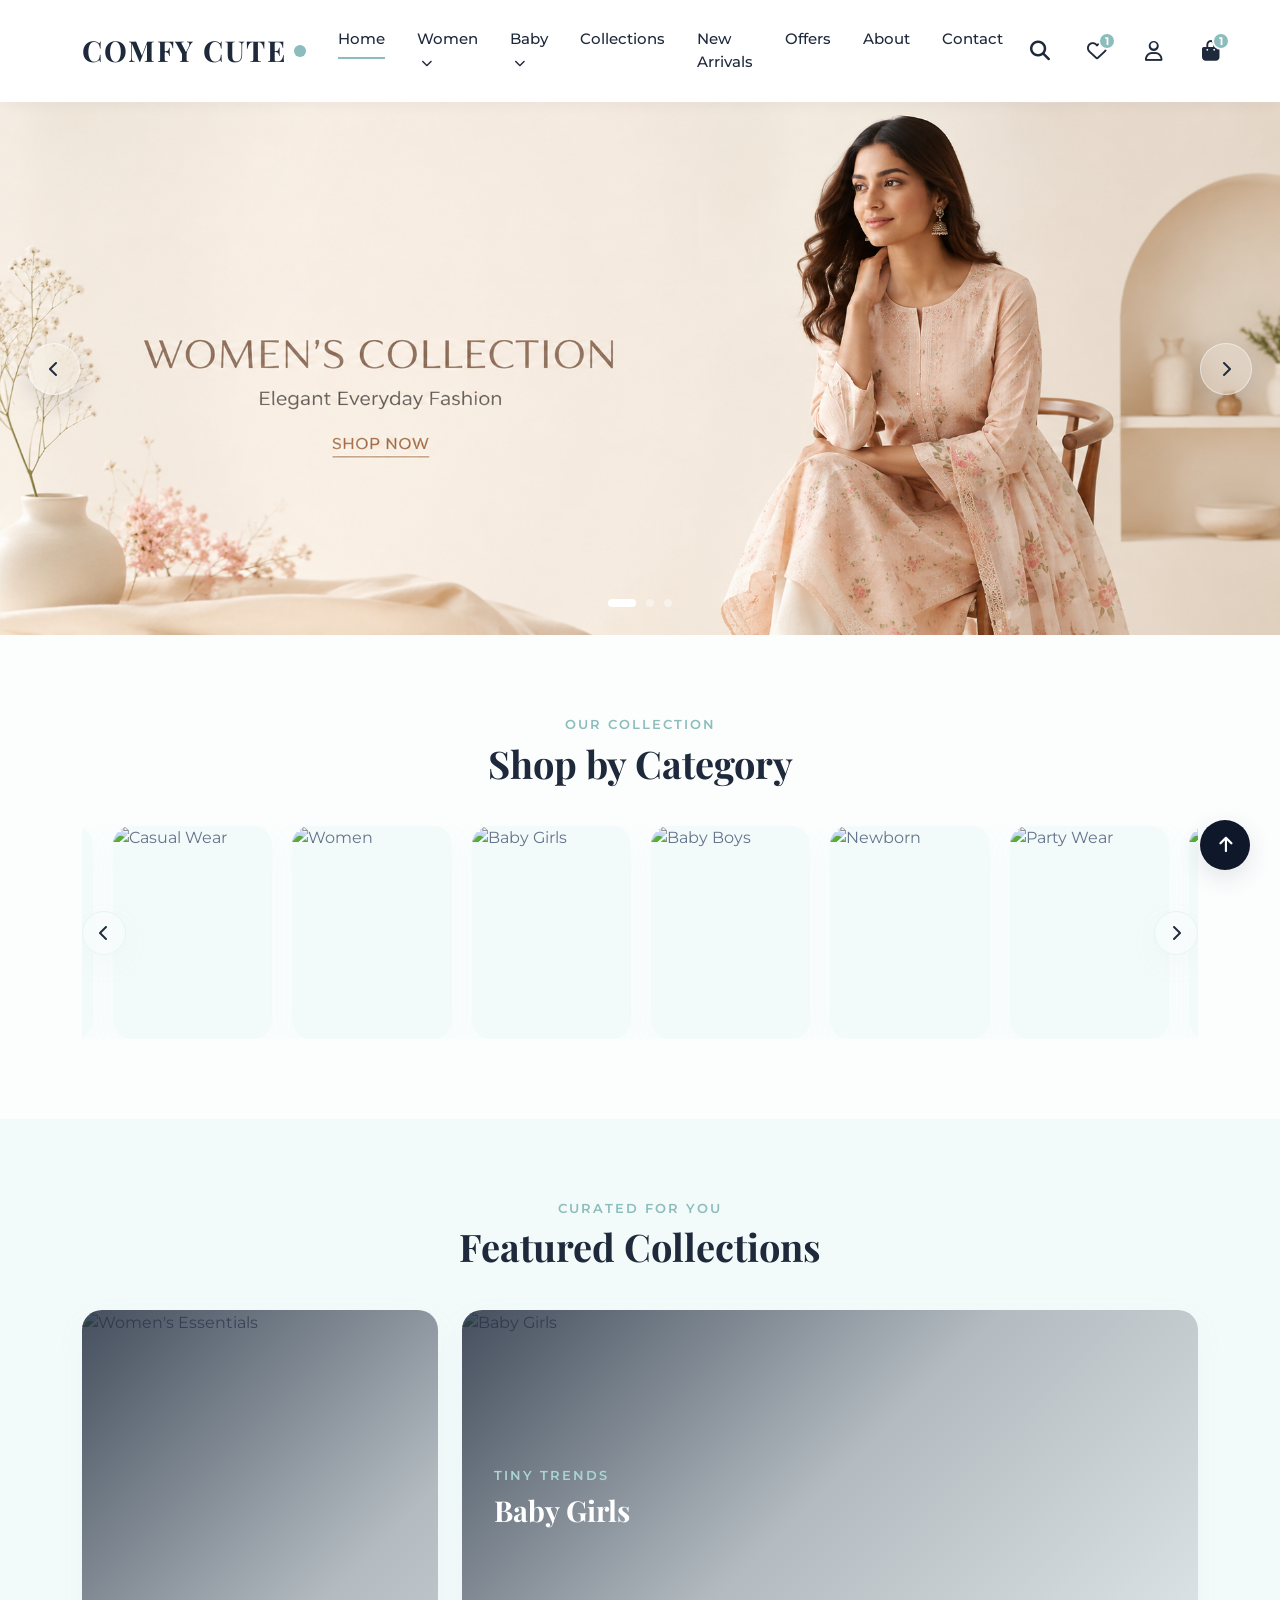
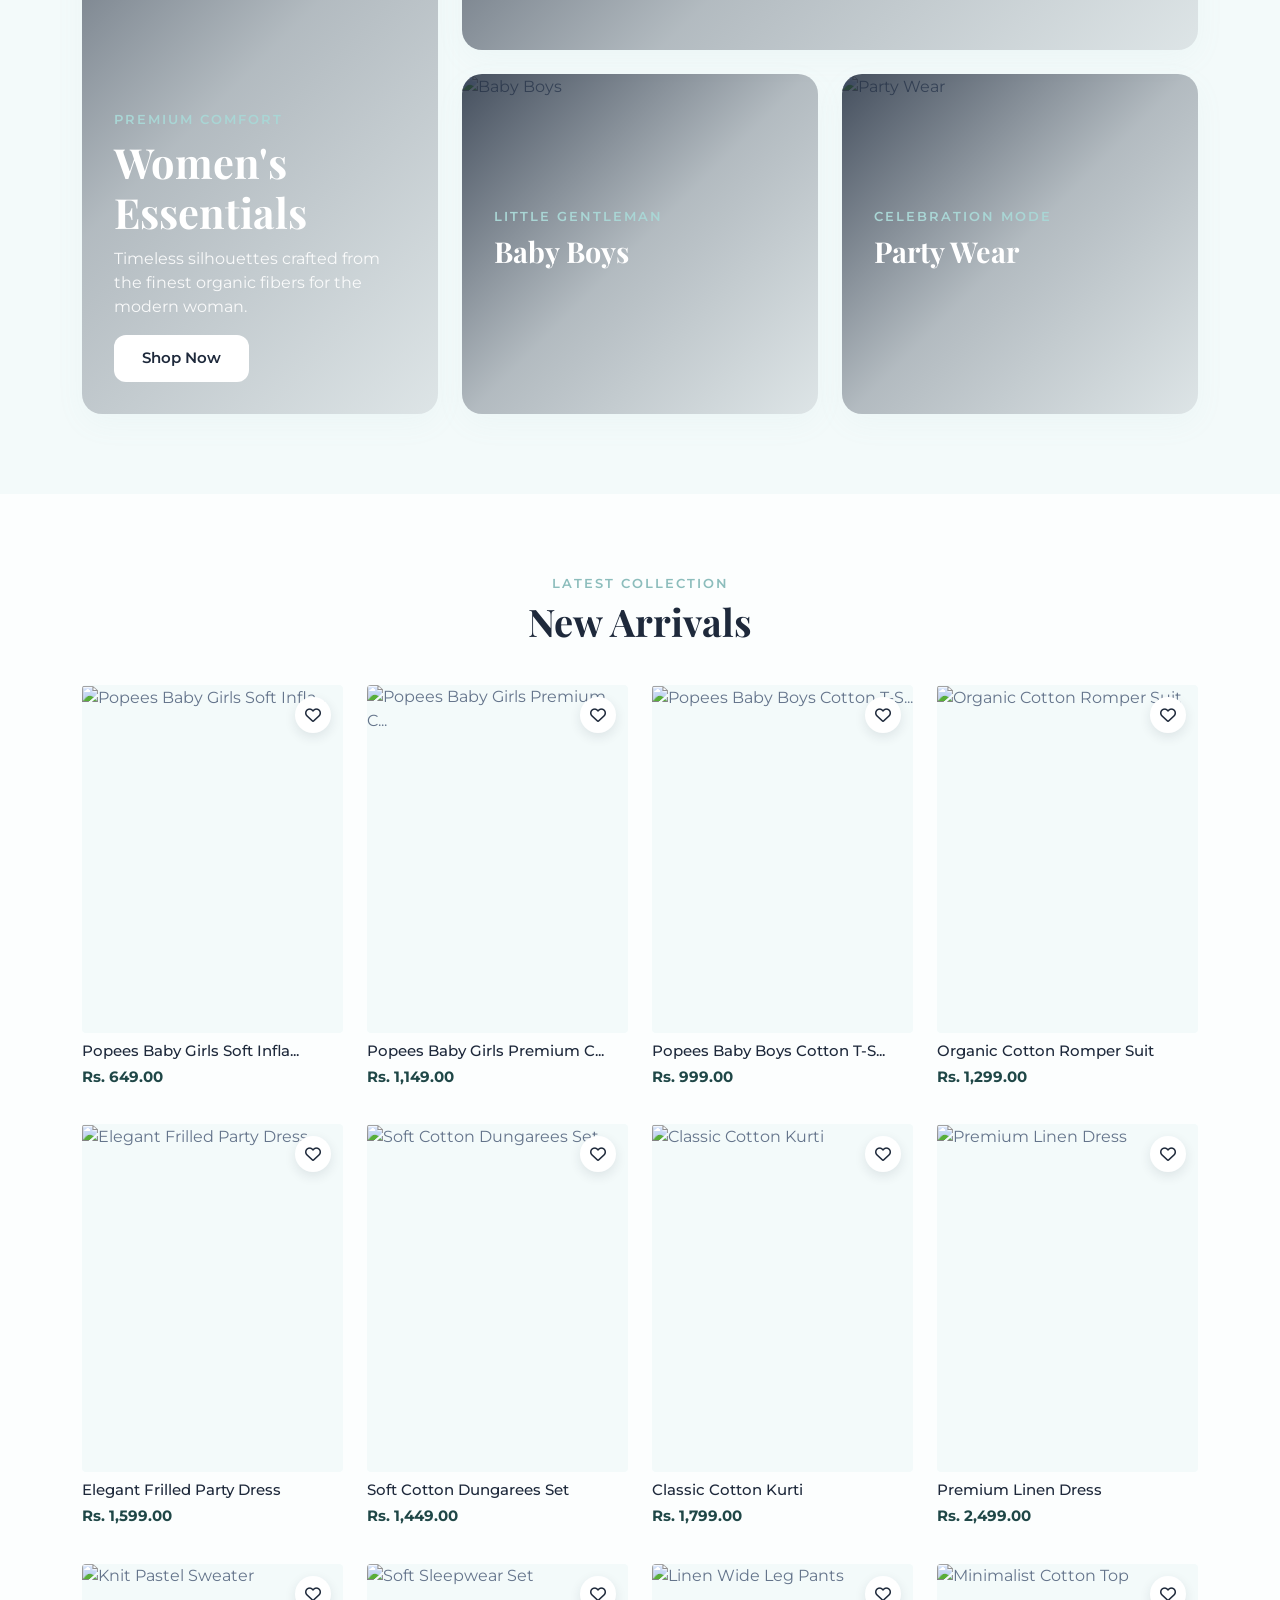
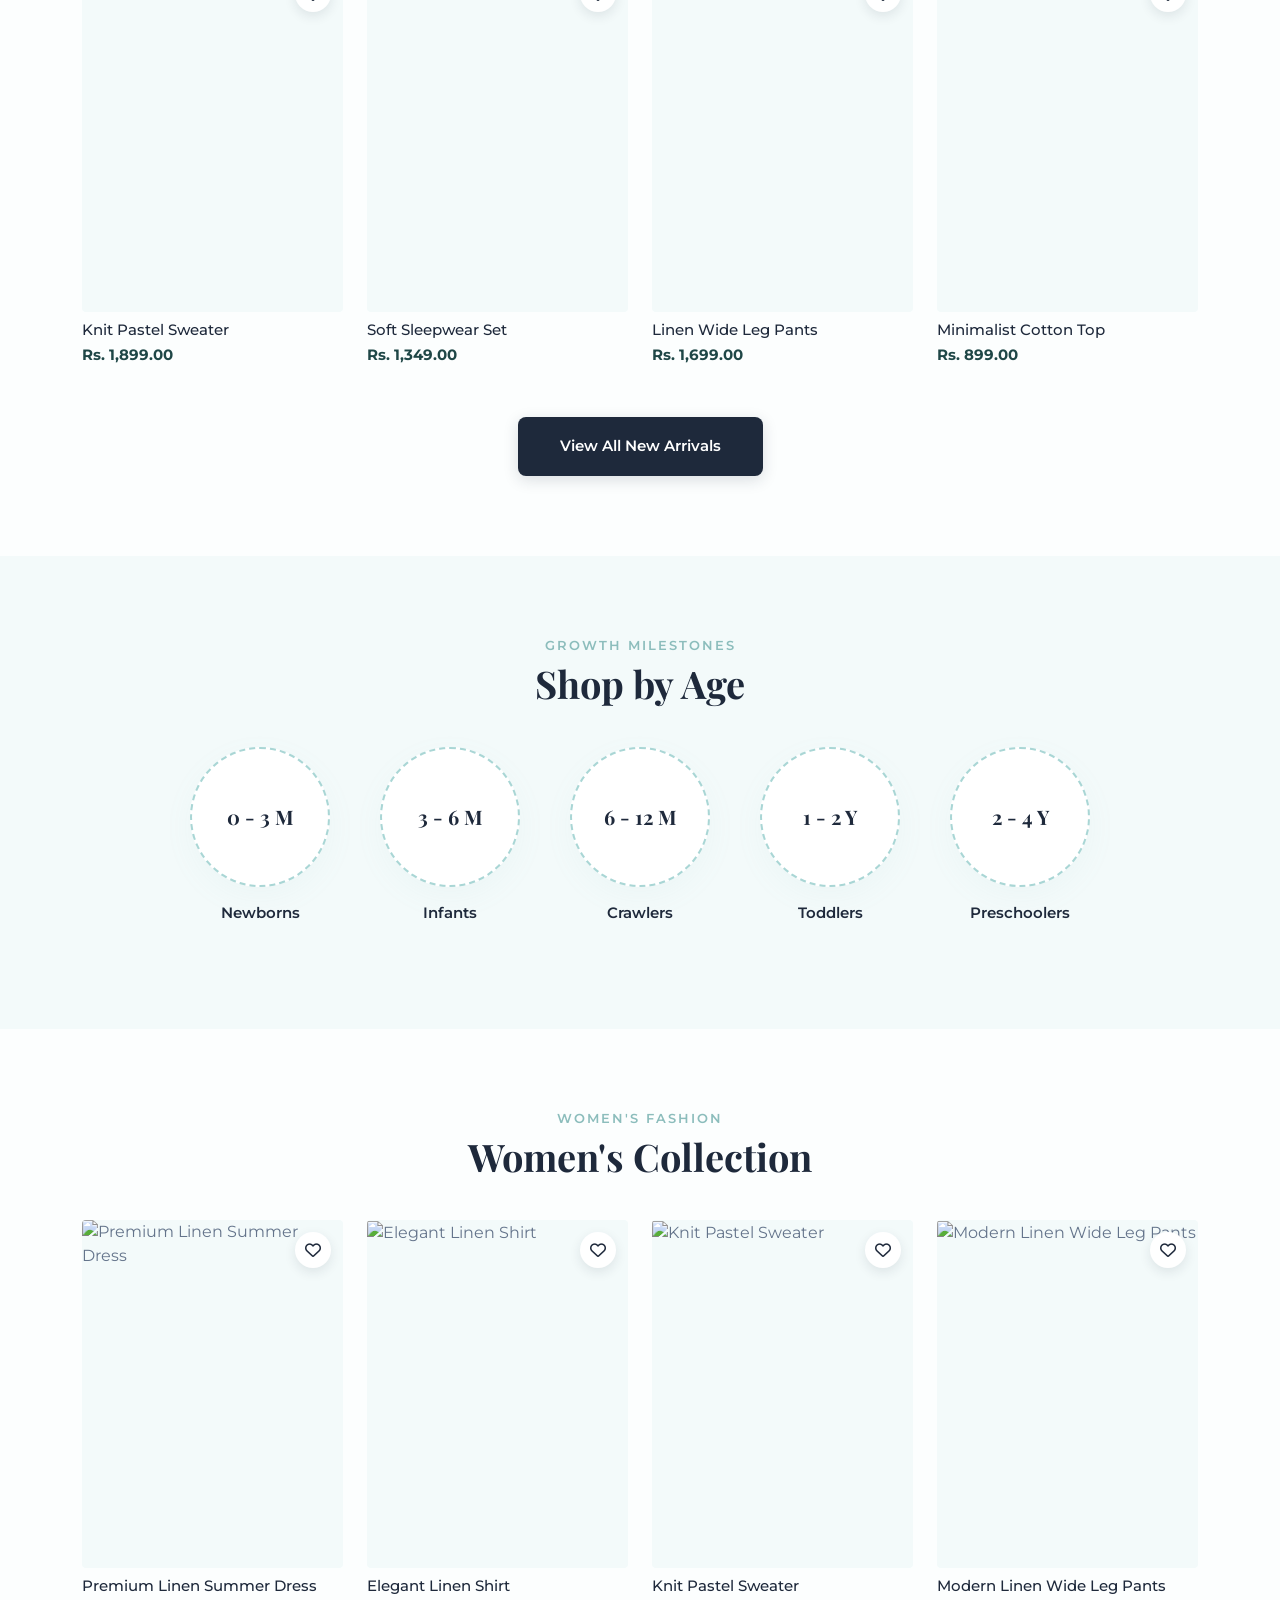
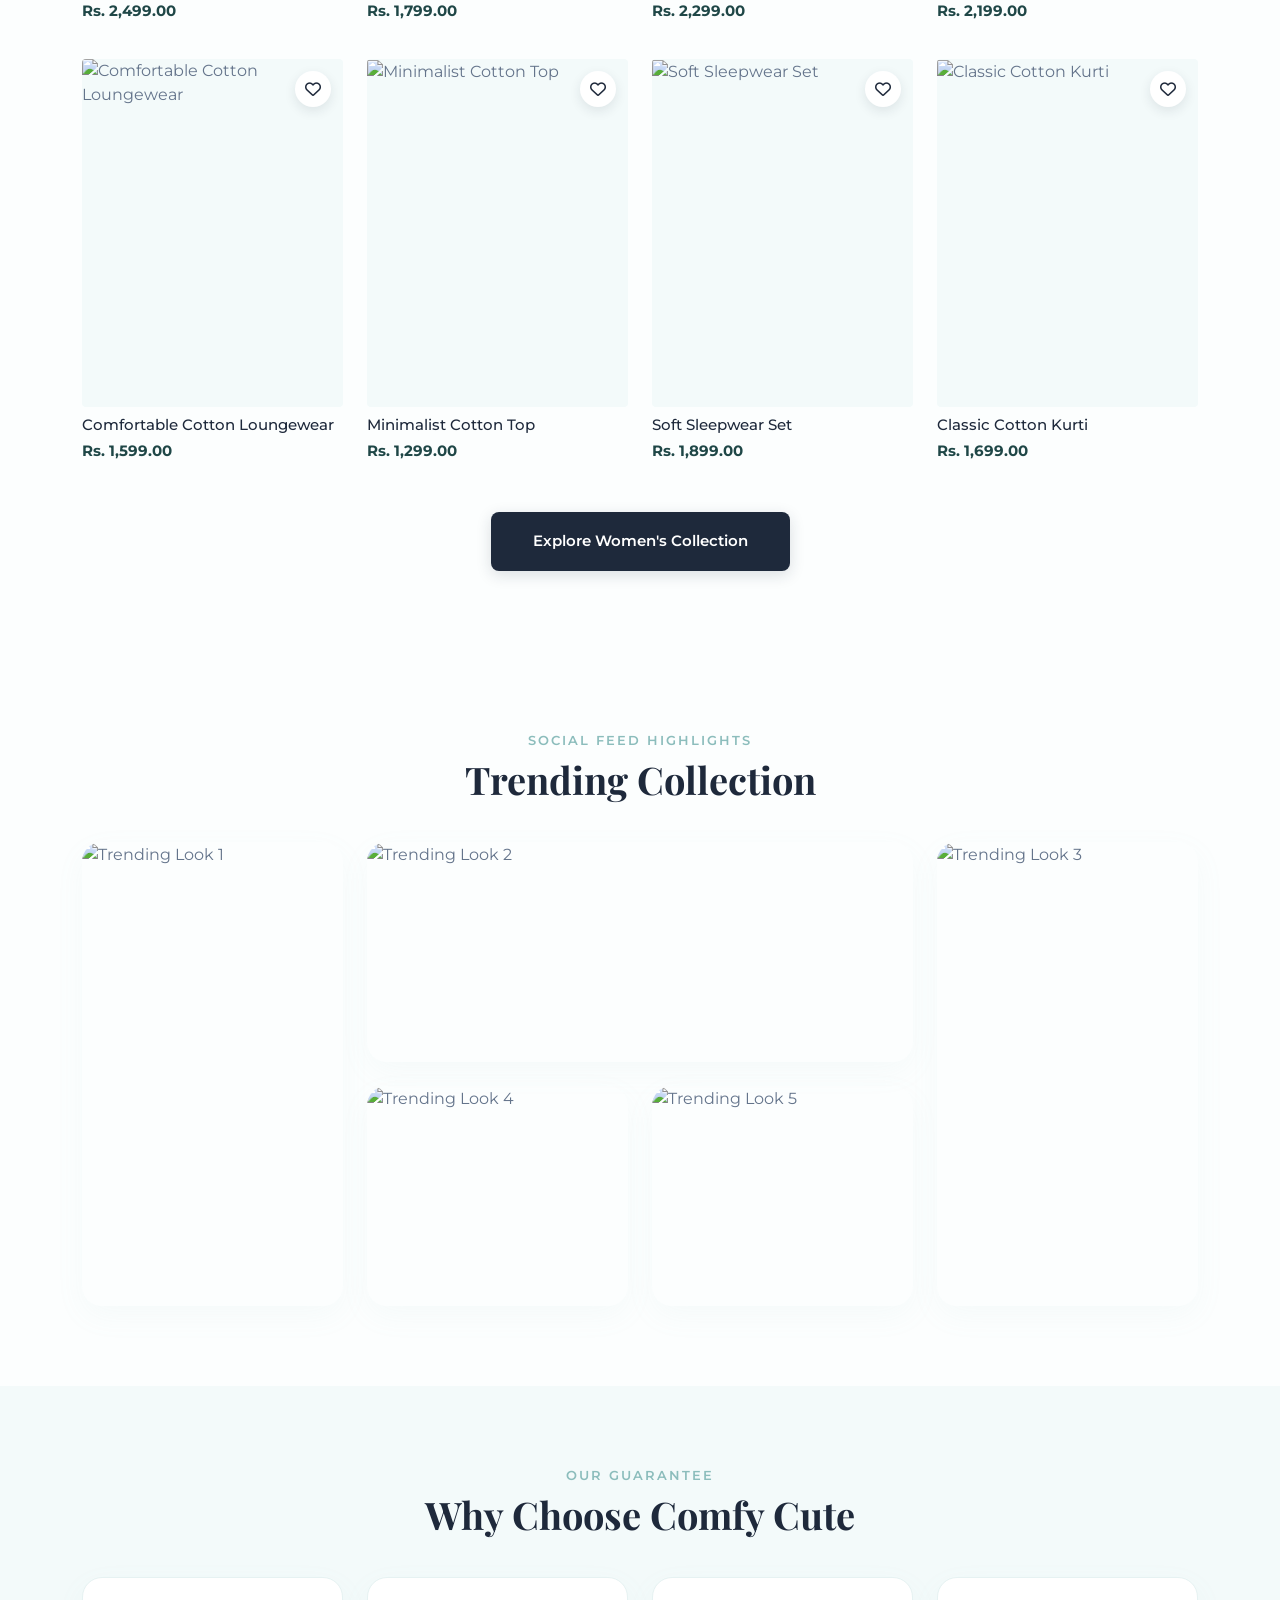
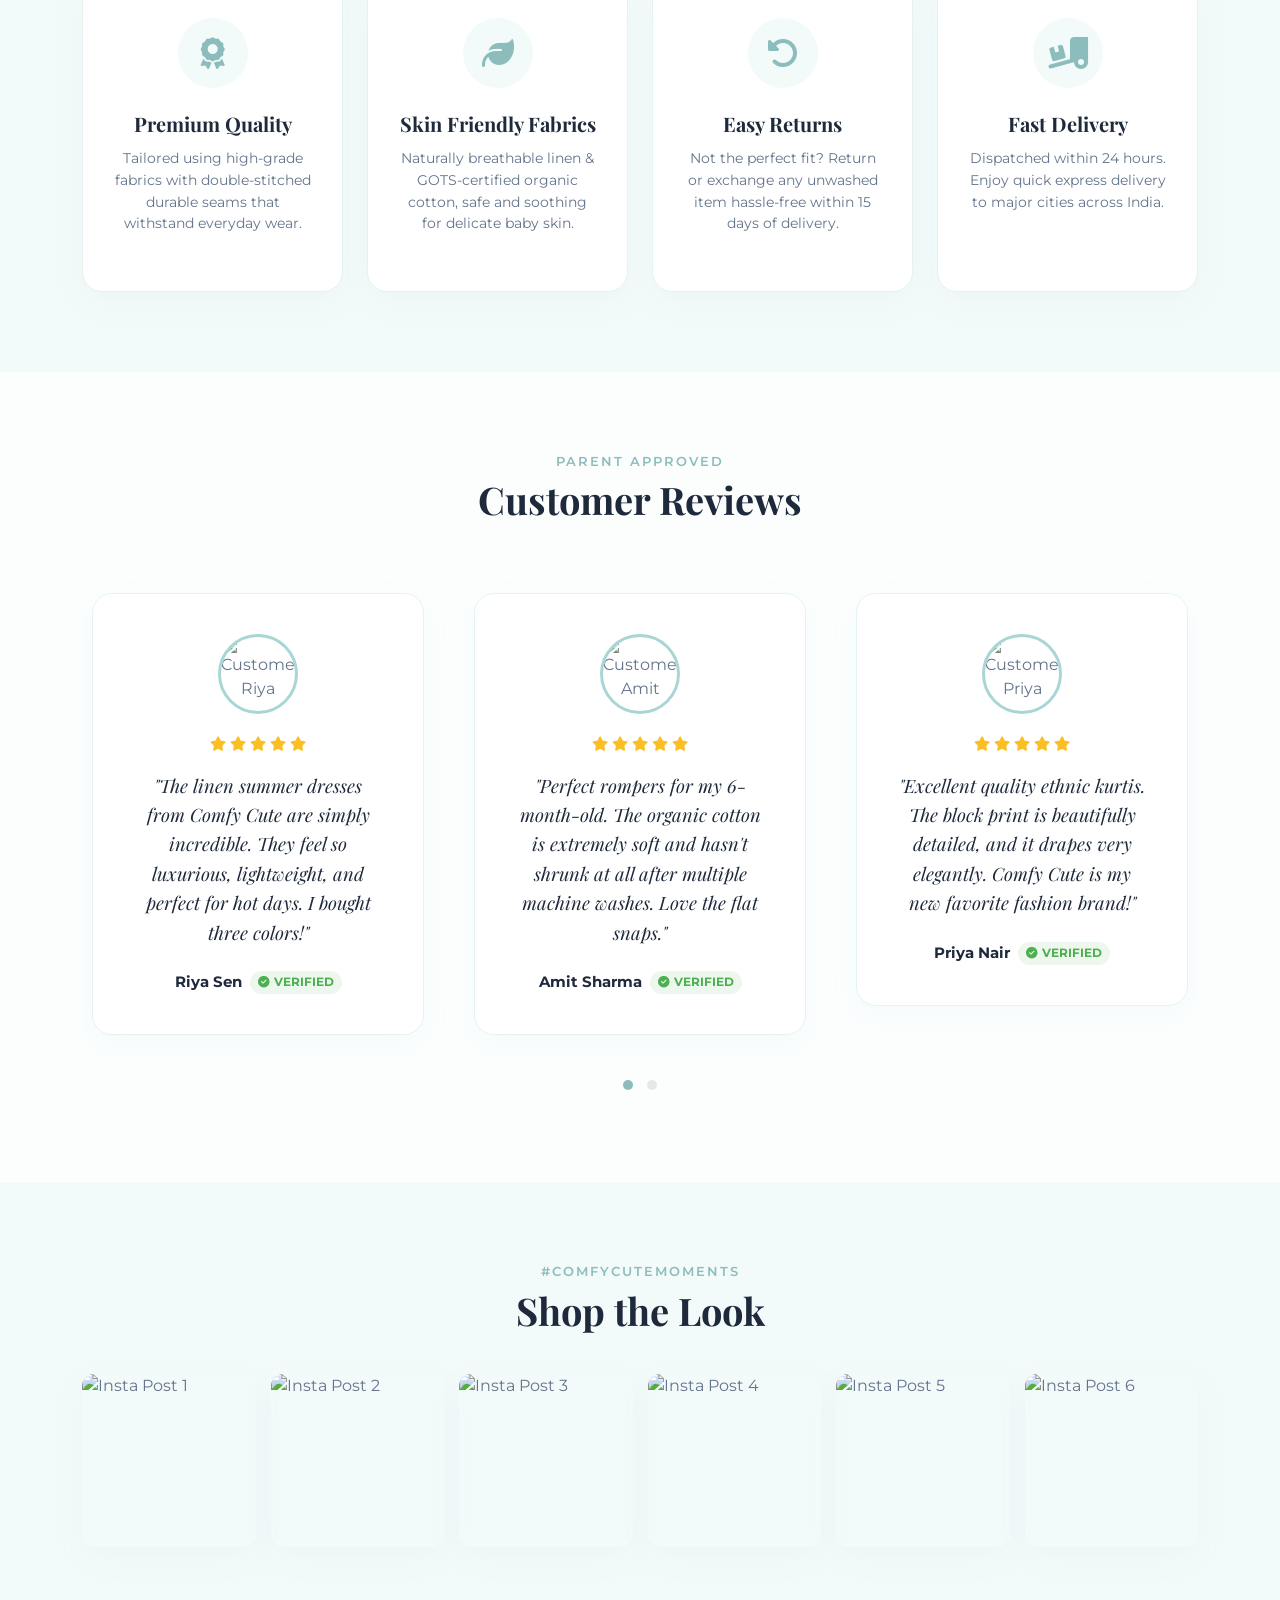
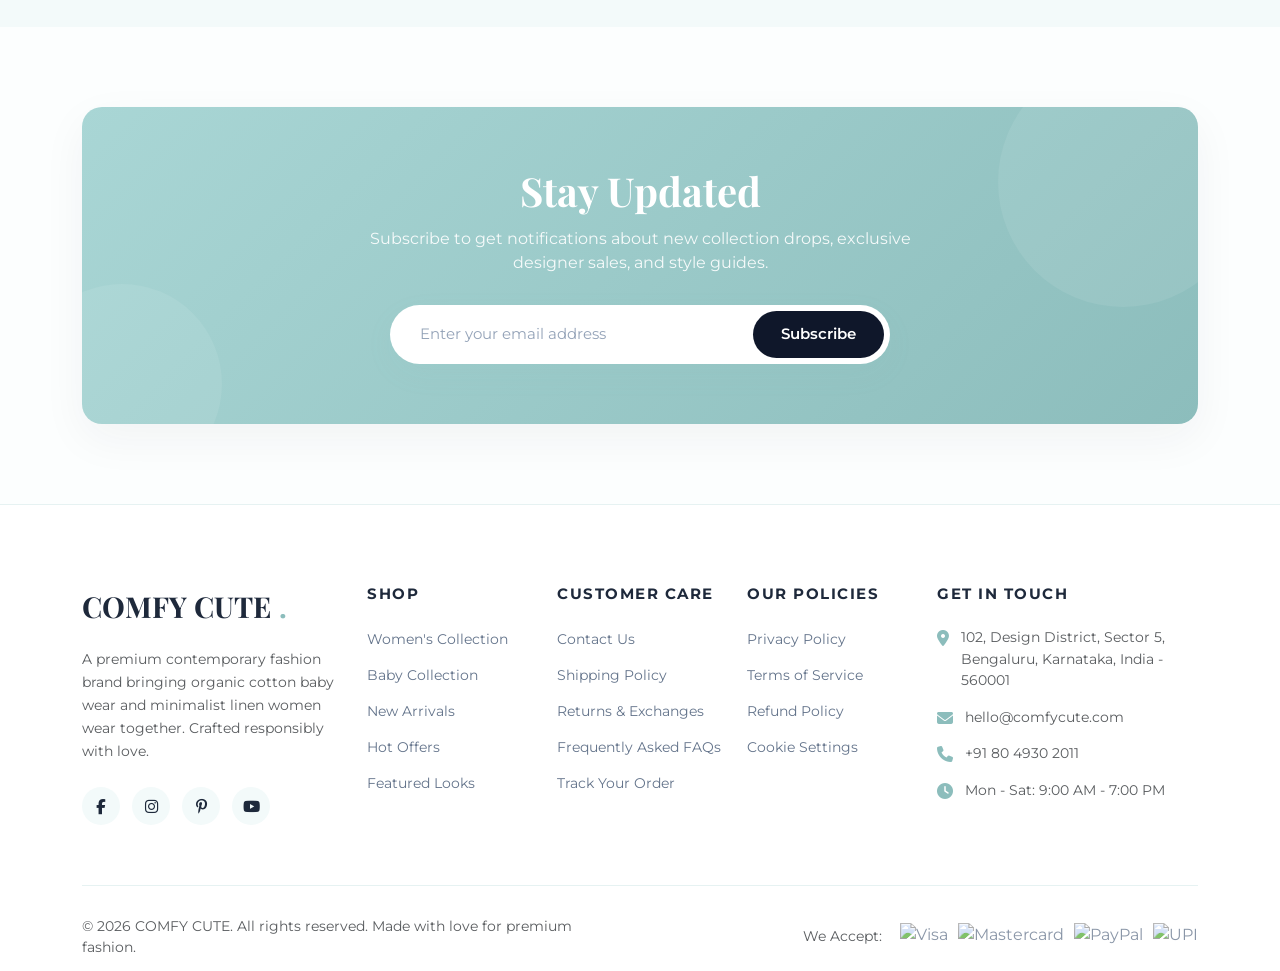
==== commit c9f88d58: "women collection added" ====
--- a/index.html
+++ b/index.html
@@ -826,208 +826,6 @@
   </section>
 
   <!-- ==========================================
-       LIMITED TIME OFFER (COUNTDOWN)
-       ========================================== -->
-  <section class="section-padding offer-banner-section" id="limited-offer">
-    <div class="container">
-      <div class="offer-banner">
-        <div class="row align-items-center">
-          <div class="col-lg-6 mb-4 mb-lg-0">
-            <span class="section-subtitle">Summer Flash Sale</span>
-            <h2 class="font-heading fw-bold mb-3" style="font-size: 2.8rem; color: var(--color-heading);">Flat 50% OFF</h2>
-            <p class="text-muted mb-4 lead" style="font-size: 1.05rem;">Get our best-selling organic cotton baby wear and linen women's collections at half price. Offer valid on limited stock. Grab yours before it's gone!</p>
-            
-            <!-- Countdown Timer -->
-            <div class="countdown-wrapper">
-              <div class="countdown-box">
-                <span class="countdown-number" id="cd-days">00</span>
-                <span class="countdown-label">Days</span>
-              </div>
-              <div class="countdown-box">
-                <span class="countdown-number" id="cd-hours">00</span>
-                <span class="countdown-label">Hrs</span>
-              </div>
-              <div class="countdown-box">
-                <span class="countdown-number" id="cd-minutes">00</span>
-                <span class="countdown-label">Mins</span>
-              </div>
-              <div class="countdown-box">
-                <span class="countdown-number" id="cd-seconds">00</span>
-                <span class="countdown-label">Secs</span>
-              </div>
-            </div>
-
-            <a href="#bestsellers" class="btn btn-premium btn-premium-primary">Shop The Sale Now <i class="fa-solid fa-arrow-right"></i></a>
-          </div>
-          <div class="col-lg-6">
-            <div class="position-relative" style="border-radius: var(--border-radius); overflow: hidden; height: 350px; box-shadow: var(--shadow-soft);">
-              <img src="https://images.unsplash.com/photo-1506880018603-83d5b814b5a6?q=80&w=800&auto=format&fit=crop" alt="Offer Image" style="width:100%; height:100%; object-fit:cover;">
-              <div class="position-absolute" style="top: 20px; right: 20px;">
-                <span class="badge bg-danger p-3 fs-6" style="border-radius: 50%;">50% OFF</span>
-              </div>
-            </div>
-          </div>
-        </div>
-      </div>
-    </div>
-  </section>
-
-  <!-- ==========================================
-       NEW ARRIVALS (SLIDER)
-       ========================================== -->
-  <section class="section-padding" id="new-arrivals">
-    <div class="container position-relative">
-      <div class="section-title-wrapper">
-        <span class="section-subtitle">Freshly Added</span>
-        <h2 class="section-title">New Arrivals</h2>
-      </div>
-
-      <div class="new-arrivals-slider owl-carousel owl-theme">
-        
-        <!-- Slide Product 1 -->
-        <div class="product-card">
-          <div class="product-img-wrapper">
-            <div class="product-badge-group">
-              <span class="product-badge badge-new">New</span>
-            </div>
-            <button class="btn-wishlist" data-id="prod-2" aria-label="Add to wishlist">
-              <i class="fa-regular fa-heart"></i>
-            </button>
-            <img src="https://images.unsplash.com/photo-1519689680058-324335c77eba?q=80&w=600&auto=format&fit=crop" alt="Floral Printed Cotton Romper" class="product-img main-img">
-            <img src="https://images.unsplash.com/photo-1522771935878-f35f1f9e99e4?q=80&w=600&auto=format&fit=crop" alt="Floral Printed Cotton Romper Detail" class="product-img hover-img">
-            <div class="quick-view-overlay">
-              <button class="btn-quick-view" data-bs-toggle="modal" data-bs-target="#quickViewModal" data-id="prod-2">
-                <i class="fa-regular fa-eye"></i> Quick View
-              </button>
-            </div>
-          </div>
-          <div class="product-info">
-            <div class="product-rating">
-              <i class="fa-solid fa-star"></i>
-              <i class="fa-solid fa-star"></i>
-              <i class="fa-solid fa-star"></i>
-              <i class="fa-solid fa-star"></i>
-              <i class="fa-solid fa-star"></i>
-              <span>(89)</span>
-            </div>
-            <h5 class="product-card-title"><a href="#product-2">Floral Printed Cotton Romper</a></h5>
-            <div class="product-price-wrapper">
-              <span class="price-current">₹1,299</span>
-              <span class="price-old">₹1,999</span>
-            </div>
-            <button class="btn-product-add mt-auto" data-id="prod-2">
-              <i class="fa-solid fa-bag-shopping"></i> Add to Cart
-            </button>
-          </div>
-        </div>
-
-        <!-- Slide Product 2 -->
-        <div class="product-card">
-          <div class="product-img-wrapper">
-            <button class="btn-wishlist" data-id="prod-3" aria-label="Add to wishlist">
-              <i class="fa-regular fa-heart"></i>
-            </button>
-            <img src="https://images.unsplash.com/photo-1620799140408-edc6dcb6d633?q=80&w=600&auto=format&fit=crop" alt="Minimalist Pastel Knit Sweater" class="product-img main-img">
-            <img src="https://images.unsplash.com/photo-1620799139834-6b8f844fbe61?q=80&w=600&auto=format&fit=crop" alt="Minimalist Pastel Knit Sweater Detail" class="product-img hover-img">
-            <div class="quick-view-overlay">
-              <button class="btn-quick-view" data-bs-toggle="modal" data-bs-target="#quickViewModal" data-id="prod-3">
-                <i class="fa-regular fa-eye"></i> Quick View
-              </button>
-            </div>
-          </div>
-          <div class="product-info">
-            <div class="product-rating">
-              <i class="fa-solid fa-star"></i>
-              <i class="fa-solid fa-star"></i>
-              <i class="fa-solid fa-star"></i>
-              <i class="fa-solid fa-star"></i>
-              <i class="fa-solid fa-star-half-stroke"></i>
-              <span>(65)</span>
-            </div>
-            <h5 class="product-card-title"><a href="#product-3">Minimalist Pastel Knit Sweater</a></h5>
-            <div class="product-price-wrapper">
-              <span class="price-current">₹2,899</span>
-              <span class="price-old">₹3,999</span>
-            </div>
-            <button class="btn-product-add mt-auto" data-id="prod-3">
-              <i class="fa-solid fa-bag-shopping"></i> Add to Cart
-            </button>
-          </div>
-        </div>
-
-        <!-- Slide Product 3 -->
-        <div class="product-card">
-          <div class="product-img-wrapper">
-            <button class="btn-wishlist" data-id="prod-5" aria-label="Add to wishlist">
-              <i class="fa-regular fa-heart"></i>
-            </button>
-            <img src="https://images.unsplash.com/photo-1617627143750-d86bc21e42bb?q=80&w=600&auto=format&fit=crop" alt="Elegant Cotton Anarkali Kurti" class="product-img main-img">
-            <img src="https://images.unsplash.com/photo-1617627143990-25211910bc44?q=80&w=600&auto=format&fit=crop" alt="Elegant Cotton Anarkali Kurti Detail" class="product-img hover-img">
-            <div class="quick-view-overlay">
-              <button class="btn-quick-view" data-bs-toggle="modal" data-bs-target="#quickViewModal" data-id="prod-5">
-                <i class="fa-regular fa-eye"></i> Quick View
-              </button>
-            </div>
-          </div>
-          <div class="product-info">
-            <div class="product-rating">
-              <i class="fa-solid fa-star"></i>
-              <i class="fa-solid fa-star"></i>
-              <i class="fa-solid fa-star"></i>
-              <i class="fa-solid fa-star"></i>
-              <i class="fa-solid fa-star-half-stroke"></i>
-              <span>(145)</span>
-            </div>
-            <h5 class="product-card-title"><a href="#product-5">Elegant Cotton Anarkali Kurti</a></h5>
-            <div class="product-price-wrapper">
-              <span class="price-current">₹3,299</span>
-              <span class="price-old">₹4,999</span>
-            </div>
-            <button class="btn-product-add mt-auto" data-id="prod-5">
-              <i class="fa-solid fa-bag-shopping"></i> Add to Cart
-            </button>
-          </div>
-        </div>
-
-        <!-- Slide Product 4 -->
-        <div class="product-card">
-          <div class="product-img-wrapper">
-            <button class="btn-wishlist" data-id="prod-8" aria-label="Add to wishlist">
-              <i class="fa-regular fa-heart"></i>
-            </button>
-            <img src="https://images.unsplash.com/photo-1594633312681-425c7b97ccd1?q=80&w=600&auto=format&fit=crop" alt="Modern Linen Wide Leg Trousers" class="product-img main-img">
-            <img src="https://images.unsplash.com/photo-1594633312411-4a47fc00e84b?q=80&w=600&auto=format&fit=crop" alt="Modern Linen Wide Leg Trousers Detail" class="product-img hover-img">
-            <div class="quick-view-overlay">
-              <button class="btn-quick-view" data-bs-toggle="modal" data-bs-target="#quickViewModal" data-id="prod-8">
-                <i class="fa-regular fa-eye"></i> Quick View
-              </button>
-            </div>
-          </div>
-          <div class="product-info">
-            <div class="product-rating">
-              <i class="fa-solid fa-star"></i>
-              <i class="fa-solid fa-star"></i>
-              <i class="fa-solid fa-star"></i>
-              <i class="fa-solid fa-star"></i>
-              <i class="fa-solid fa-star-half-stroke"></i>
-              <span>(76)</span>
-            </div>
-            <h5 class="product-card-title"><a href="#product-8">Modern Linen Wide Leg Trousers</a></h5>
-            <div class="product-price-wrapper">
-              <span class="price-current">₹2,199</span>
-              <span class="price-old">₹2,999</span>
-            </div>
-            <button class="btn-product-add mt-auto" data-id="prod-8">
-              <i class="fa-solid fa-bag-shopping"></i> Add to Cart
-            </button>
-          </div>
-        </div>
-
-      </div>
-    </div>
-  </section>
-
-  <!-- ==========================================
        SHOP BY AGE (CIRCULAR CARDS)
        ========================================== -->
   <section class="section-padding bg-alt-sec" id="age-section" style="background-color: var(--color-bg-alt);">
@@ -1038,7 +836,7 @@
       </div>
 
       <div class="row justify-content-center">
-        
+
         <!-- Age 1 -->
         <div class="col-lg-2 col-md-4 col-4">
           <div class="age-card">
@@ -1079,6 +877,123 @@
           </div>
         </div>
 
+      </div>
+    </div>
+  </section>
+
+  <!-- ==========================================
+       WOMEN'S COLLECTION GRID
+       ========================================== -->
+  <section class="section-padding" id="womens-collection">
+    <div class="container">
+      <div class="section-title-wrapper text-center">
+        <span class="section-subtitle">Women's Fashion</span>
+        <h2 class="section-title">Women's Collection</h2>
+      </div>
+
+      <div class="womens-collection-grid">
+
+        <!-- Product 1 -->
+        <div class="arrival-product-card">
+          <div class="arrival-img-container">
+            <img src="https://images.unsplash.com/photo-1595777457583-95e059d581b8?q=80&w=500&auto=format&fit=crop" alt="Premium Linen Summer Dress" class="arrival-product-img">
+            <button class="arrival-wishlist-btn" aria-label="Add to wishlist">
+              <i class="fa-regular fa-heart"></i>
+            </button>
+          </div>
+          <h3 class="arrival-product-name">Premium Linen Summer Dress</h3>
+          <div class="arrival-price">Rs. 2,499.00</div>
+        </div>
+
+        <!-- Product 2 -->
+        <div class="arrival-product-card">
+          <div class="arrival-img-container">
+            <img src="https://images.unsplash.com/photo-1483985988355-763728e1935b?q=80&w=500&auto=format&fit=crop" alt="Elegant Linen Shirt" class="arrival-product-img">
+            <button class="arrival-wishlist-btn" aria-label="Add to wishlist">
+              <i class="fa-regular fa-heart"></i>
+            </button>
+          </div>
+          <h3 class="arrival-product-name">Elegant Linen Shirt</h3>
+          <div class="arrival-price">Rs. 1,799.00</div>
+        </div>
+
+        <!-- Product 3 -->
+        <div class="arrival-product-card">
+          <div class="arrival-img-container">
+            <img src="https://images.unsplash.com/photo-1620799140408-edc6dcb6d633?q=80&w=500&auto=format&fit=crop" alt="Knit Pastel Sweater" class="arrival-product-img">
+            <button class="arrival-wishlist-btn" aria-label="Add to wishlist">
+              <i class="fa-regular fa-heart"></i>
+            </button>
+          </div>
+          <h3 class="arrival-product-name">Knit Pastel Sweater</h3>
+          <div class="arrival-price">Rs. 2,299.00</div>
+        </div>
+
+        <!-- Product 4 -->
+        <div class="arrival-product-card">
+          <div class="arrival-img-container">
+            <img src="https://images.unsplash.com/photo-1594633312681-425c7b97ccd1?q=80&w=500&auto=format&fit=crop" alt="Modern Linen Wide Leg Pants" class="arrival-product-img">
+            <button class="arrival-wishlist-btn" aria-label="Add to wishlist">
+              <i class="fa-regular fa-heart"></i>
+            </button>
+          </div>
+          <h3 class="arrival-product-name">Modern Linen Wide Leg Pants</h3>
+          <div class="arrival-price">Rs. 2,199.00</div>
+        </div>
+
+        <!-- Product 5 -->
+        <div class="arrival-product-card">
+          <div class="arrival-img-container">
+            <img src="https://images.unsplash.com/photo-1490481651871-ab68de25d43d?q=80&w=500&auto=format&fit=crop" alt="Comfortable Cotton Loungewear" class="arrival-product-img">
+            <button class="arrival-wishlist-btn" aria-label="Add to wishlist">
+              <i class="fa-regular fa-heart"></i>
+            </button>
+          </div>
+          <h3 class="arrival-product-name">Comfortable Cotton Loungewear</h3>
+          <div class="arrival-price">Rs. 1,599.00</div>
+        </div>
+
+        <!-- Product 6 -->
+        <div class="arrival-product-card">
+          <div class="arrival-img-container">
+            <img src="https://images.unsplash.com/photo-1469334031218-e382a71b716b?q=80&w=500&auto=format&fit=crop" alt="Minimalist Cotton Top" class="arrival-product-img">
+            <button class="arrival-wishlist-btn" aria-label="Add to wishlist">
+              <i class="fa-regular fa-heart"></i>
+            </button>
+          </div>
+          <h3 class="arrival-product-name">Minimalist Cotton Top</h3>
+          <div class="arrival-price">Rs. 1,299.00</div>
+        </div>
+
+        <!-- Product 7 -->
+        <div class="arrival-product-card">
+          <div class="arrival-img-container">
+            <img src="https://images.unsplash.com/photo-1515886657613-9f3515b0c78f?q=80&w=500&auto=format&fit=crop" alt="Soft Sleepwear Set" class="arrival-product-img">
+            <button class="arrival-wishlist-btn" aria-label="Add to wishlist">
+              <i class="fa-regular fa-heart"></i>
+            </button>
+          </div>
+          <h3 class="arrival-product-name">Soft Sleepwear Set</h3>
+          <div class="arrival-price">Rs. 1,899.00</div>
+        </div>
+
+        <!-- Product 8 -->
+        <div class="arrival-product-card">
+          <div class="arrival-img-container">
+            <img src="https://images.unsplash.com/photo-1617627143750-d86bc21e42bb?q=80&w=500&auto=format&fit=crop" alt="Classic Cotton Kurti" class="arrival-product-img">
+            <button class="arrival-wishlist-btn" aria-label="Add to wishlist">
+              <i class="fa-regular fa-heart"></i>
+            </button>
+          </div>
+          <h3 class="arrival-product-name">Classic Cotton Kurti</h3>
+          <div class="arrival-price">Rs. 1,699.00</div>
+        </div>
+
+      </div>
+
+      <!-- Explore Button -->
+      <div class="text-center mt-5">
+        <a href="#womens-collection" class="btn btn-premium btn-view-all">Explore Women's Collection</a>
       </div>
     </div>
   </section>
--- a/css/style.css
+++ b/css/style.css
@@ -1619,8 +1619,30 @@
   }
 }
 
-
-
+/* --- Women's Collection Grid --- */
+.womens-collection-grid {
+  display: grid;
+  grid-template-columns: repeat(4, 1fr);
+  gap: 24px 24px;
+  row-gap: 36px;
+  margin-bottom: 50px;
+}
+
+@media (max-width: 991px) {
+  .womens-collection-grid {
+    grid-template-columns: repeat(3, 1fr);
+    gap: 20px 20px;
+    row-gap: 32px;
+  }
+}
+
+@media (max-width: 576px) {
+  .womens-collection-grid {
+    grid-template-columns: repeat(2, 1fr);
+    gap: 16px 16px;
+    row-gap: 28px;
+  }
+}
 
 /* --- Shop by Age --- */
 .age-card {
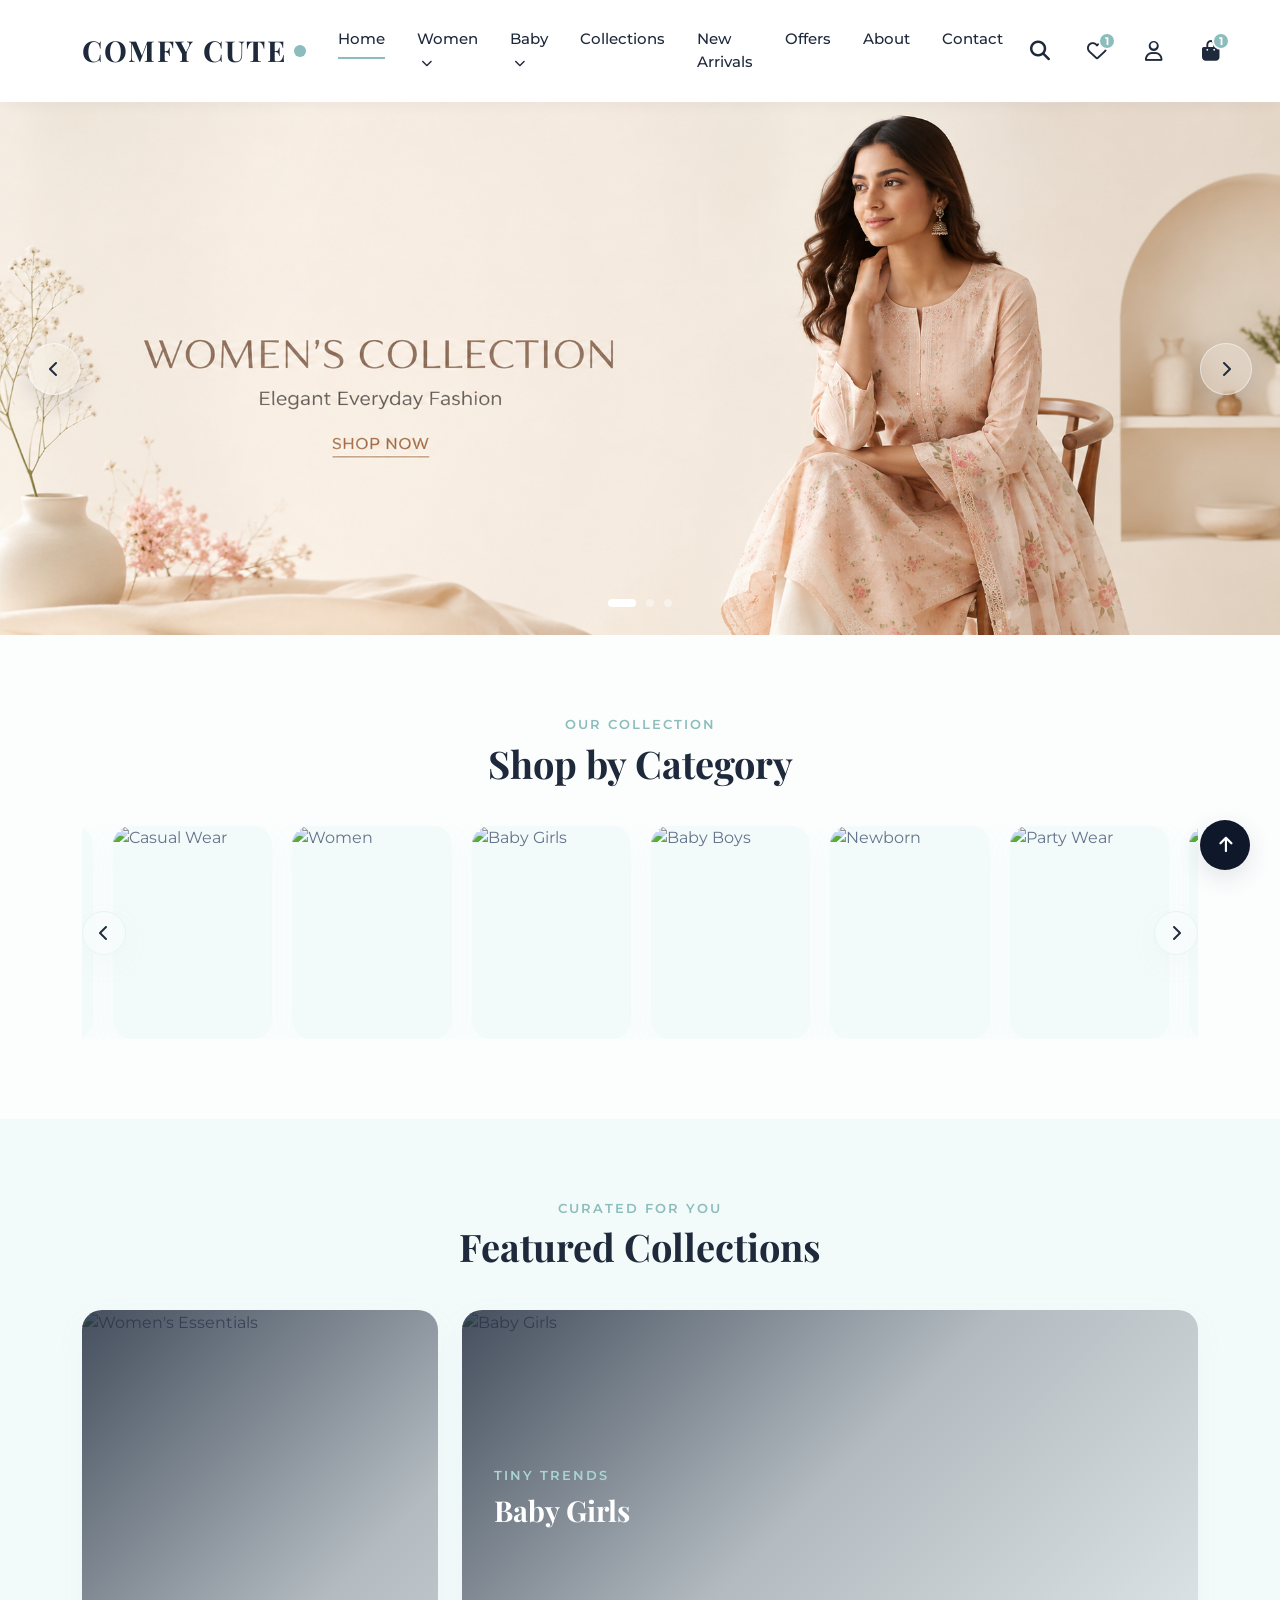
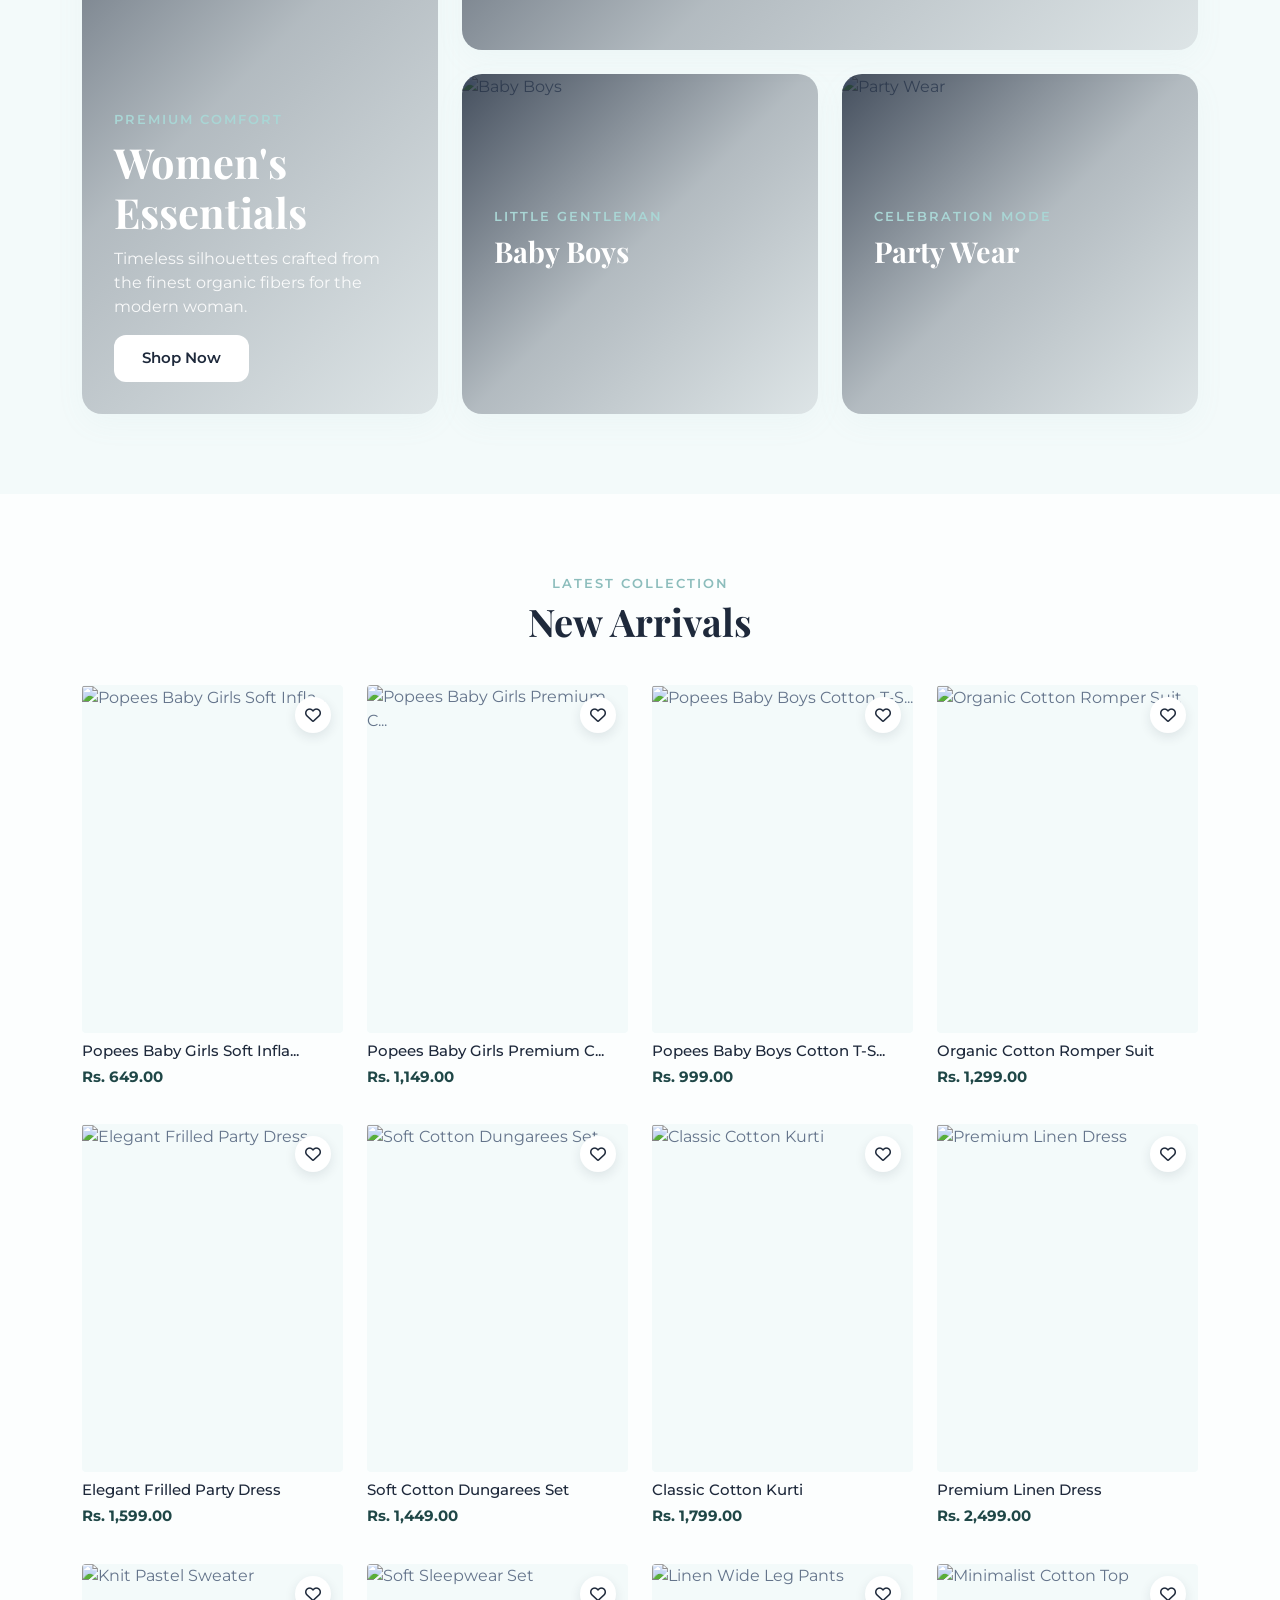
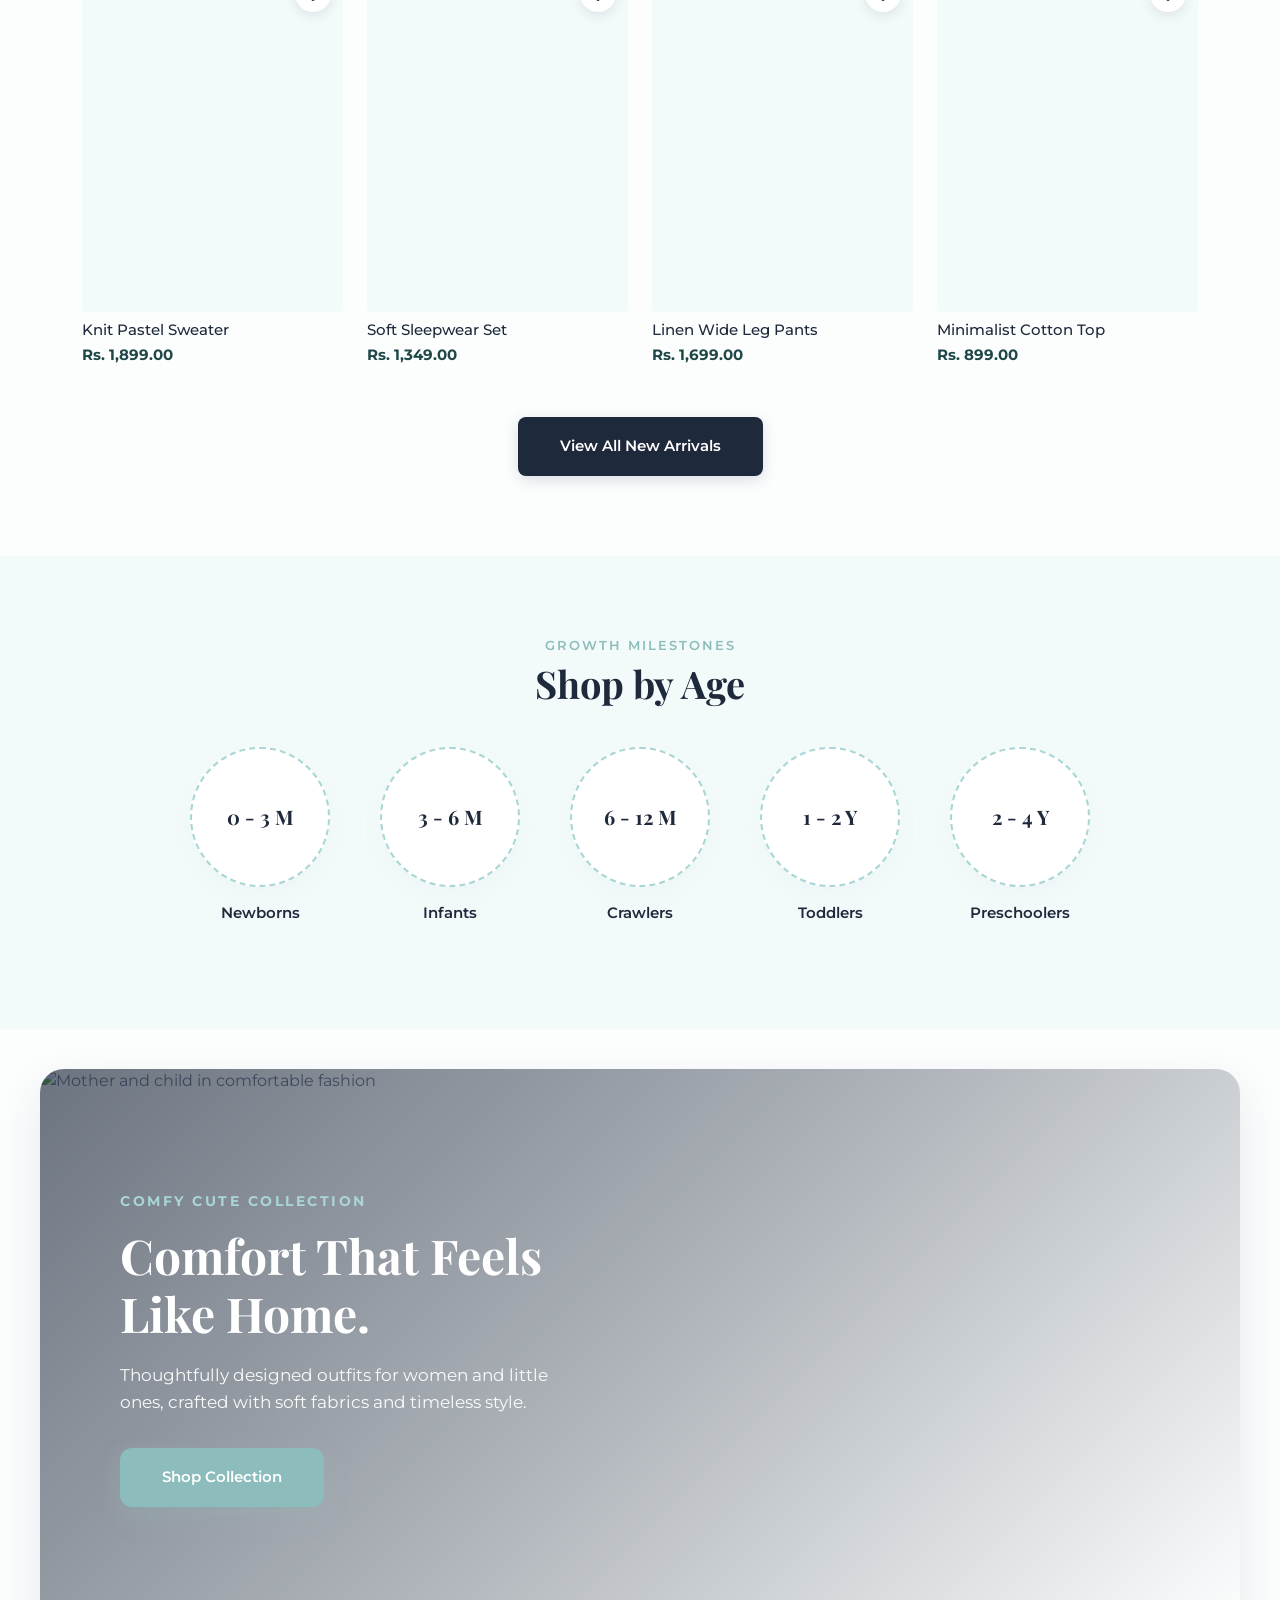
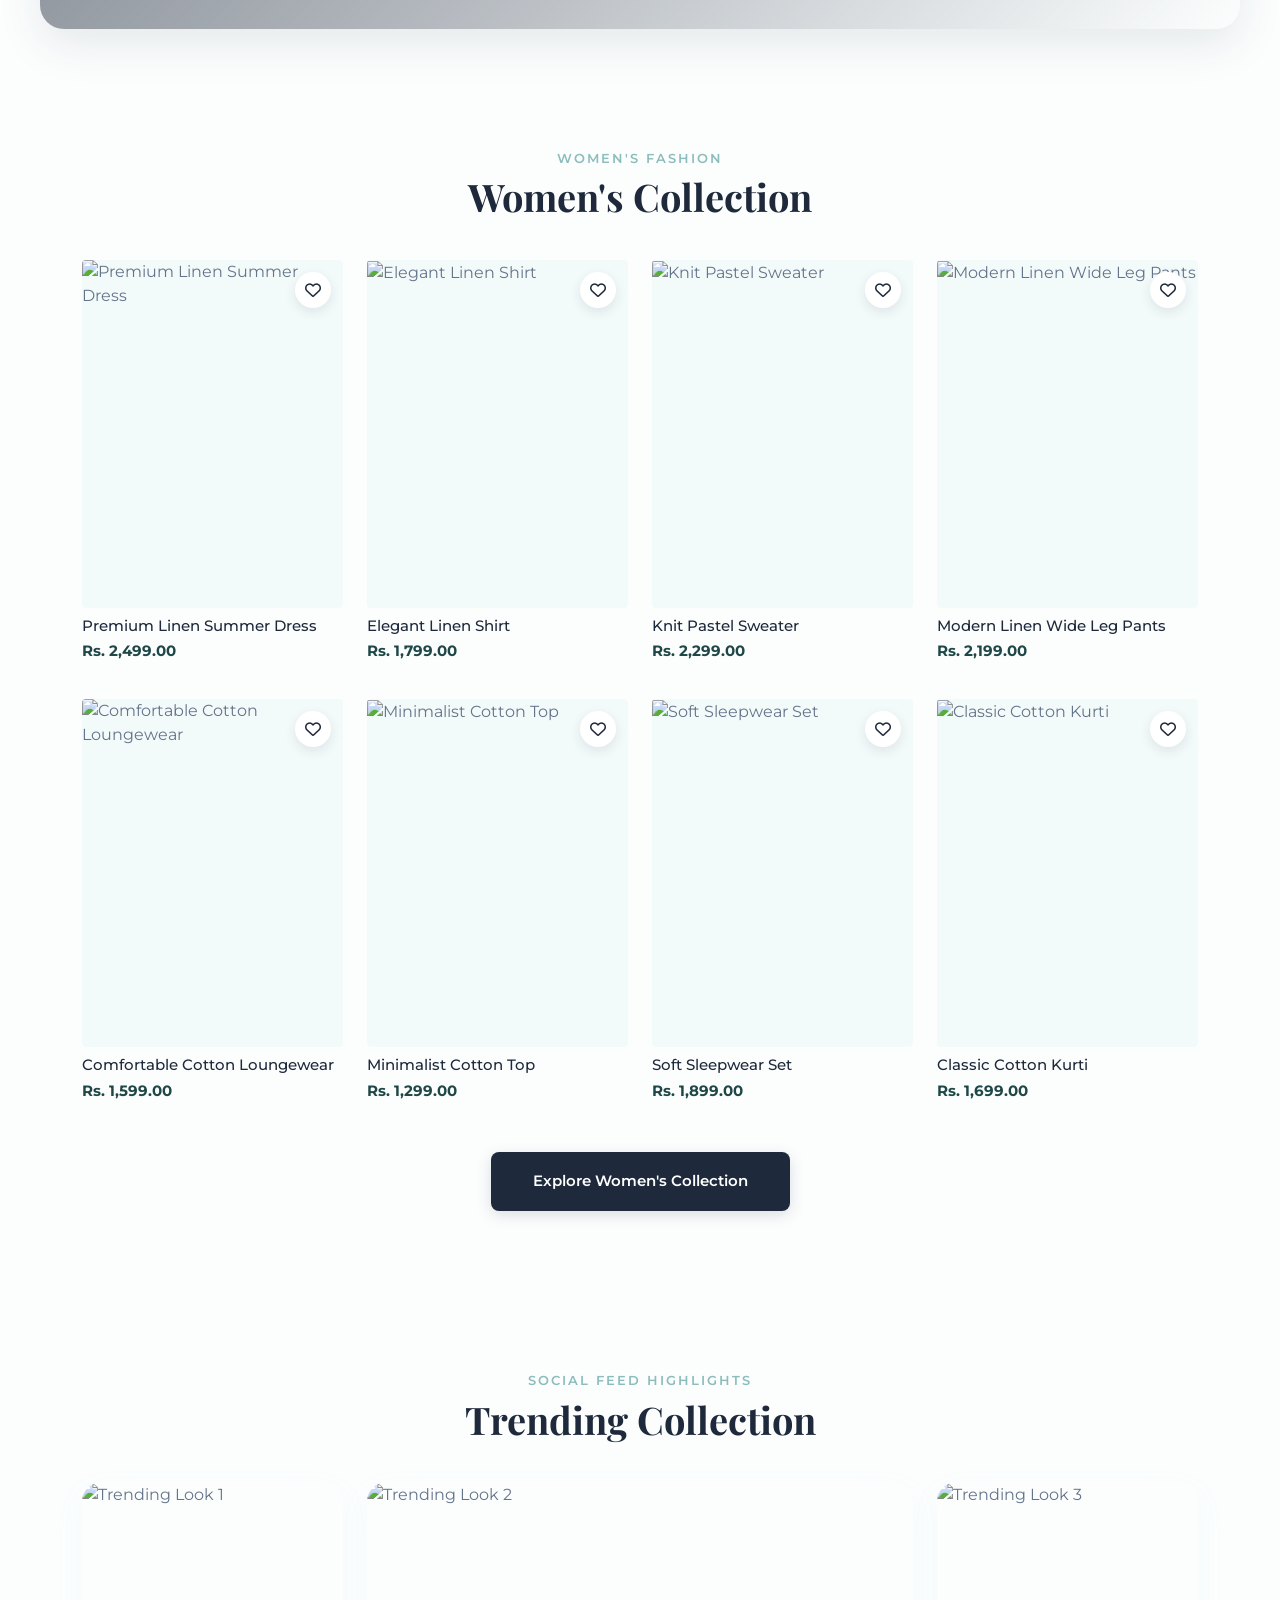
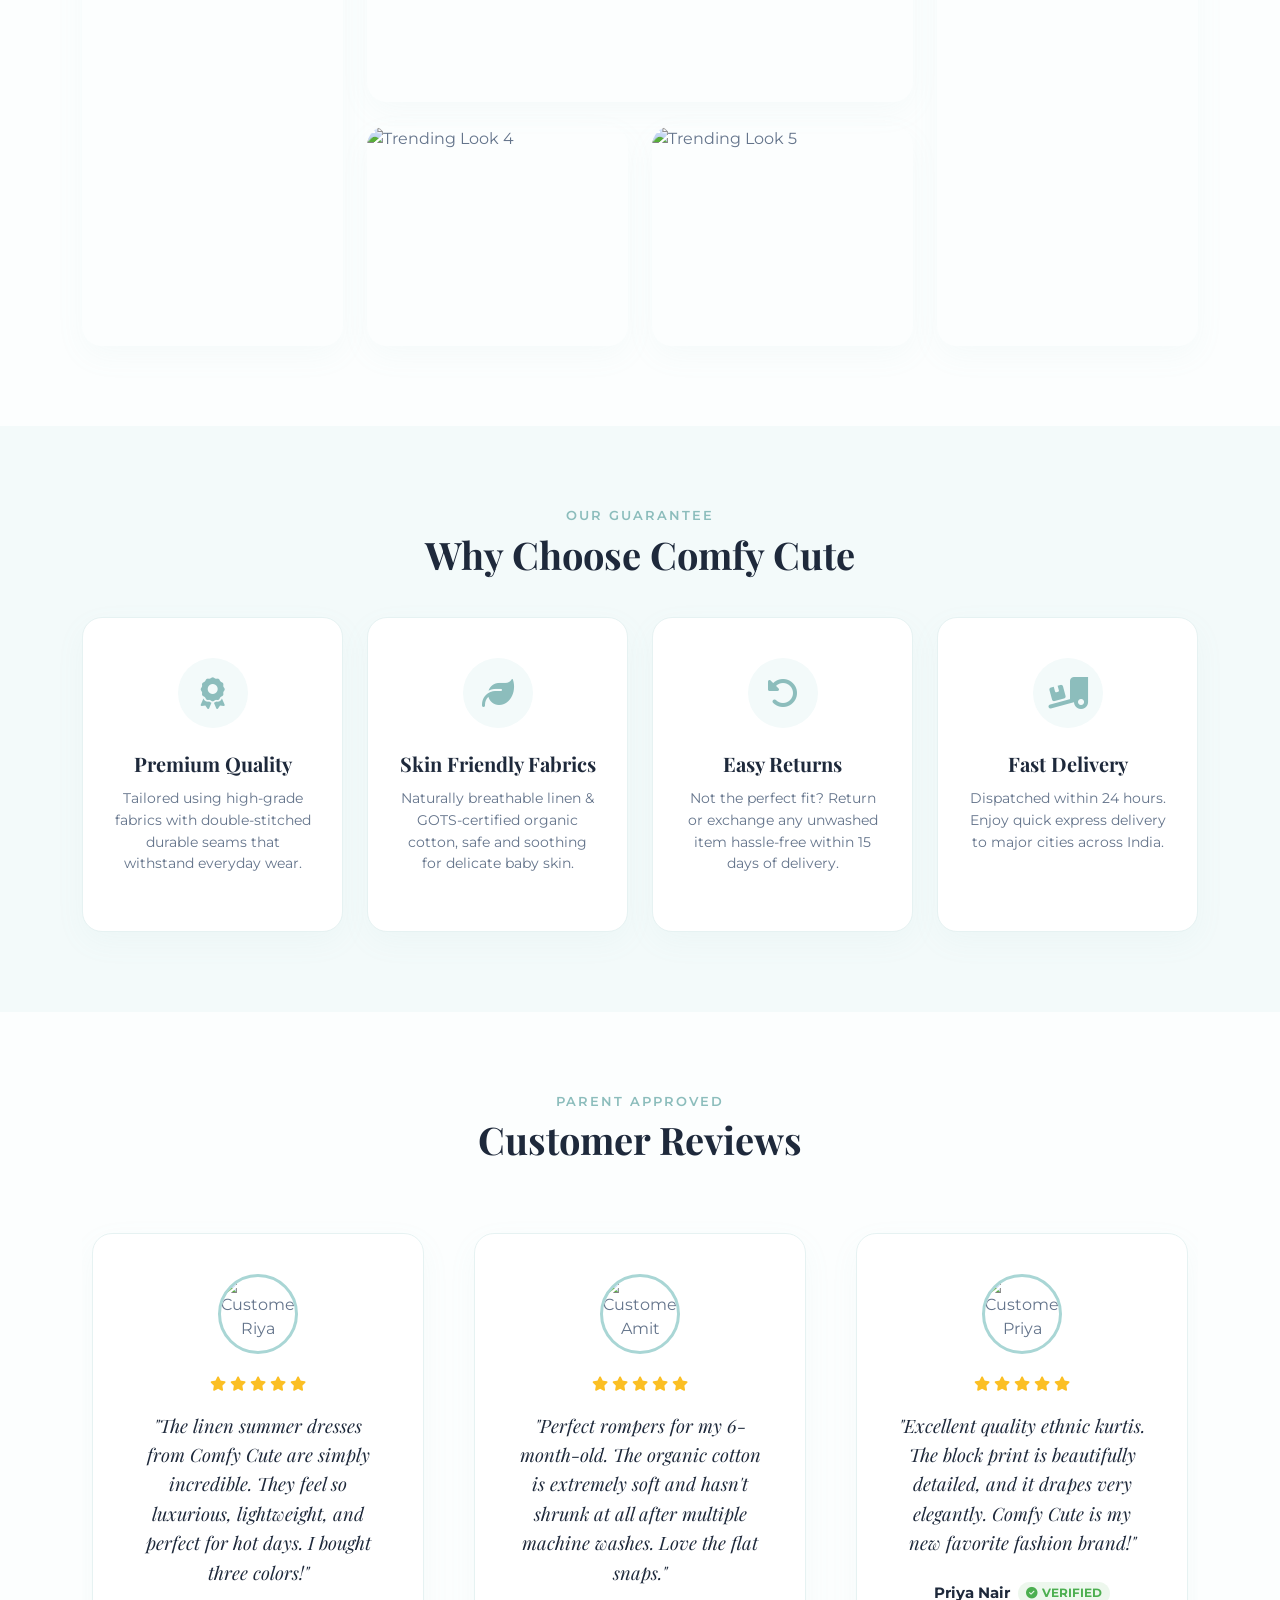
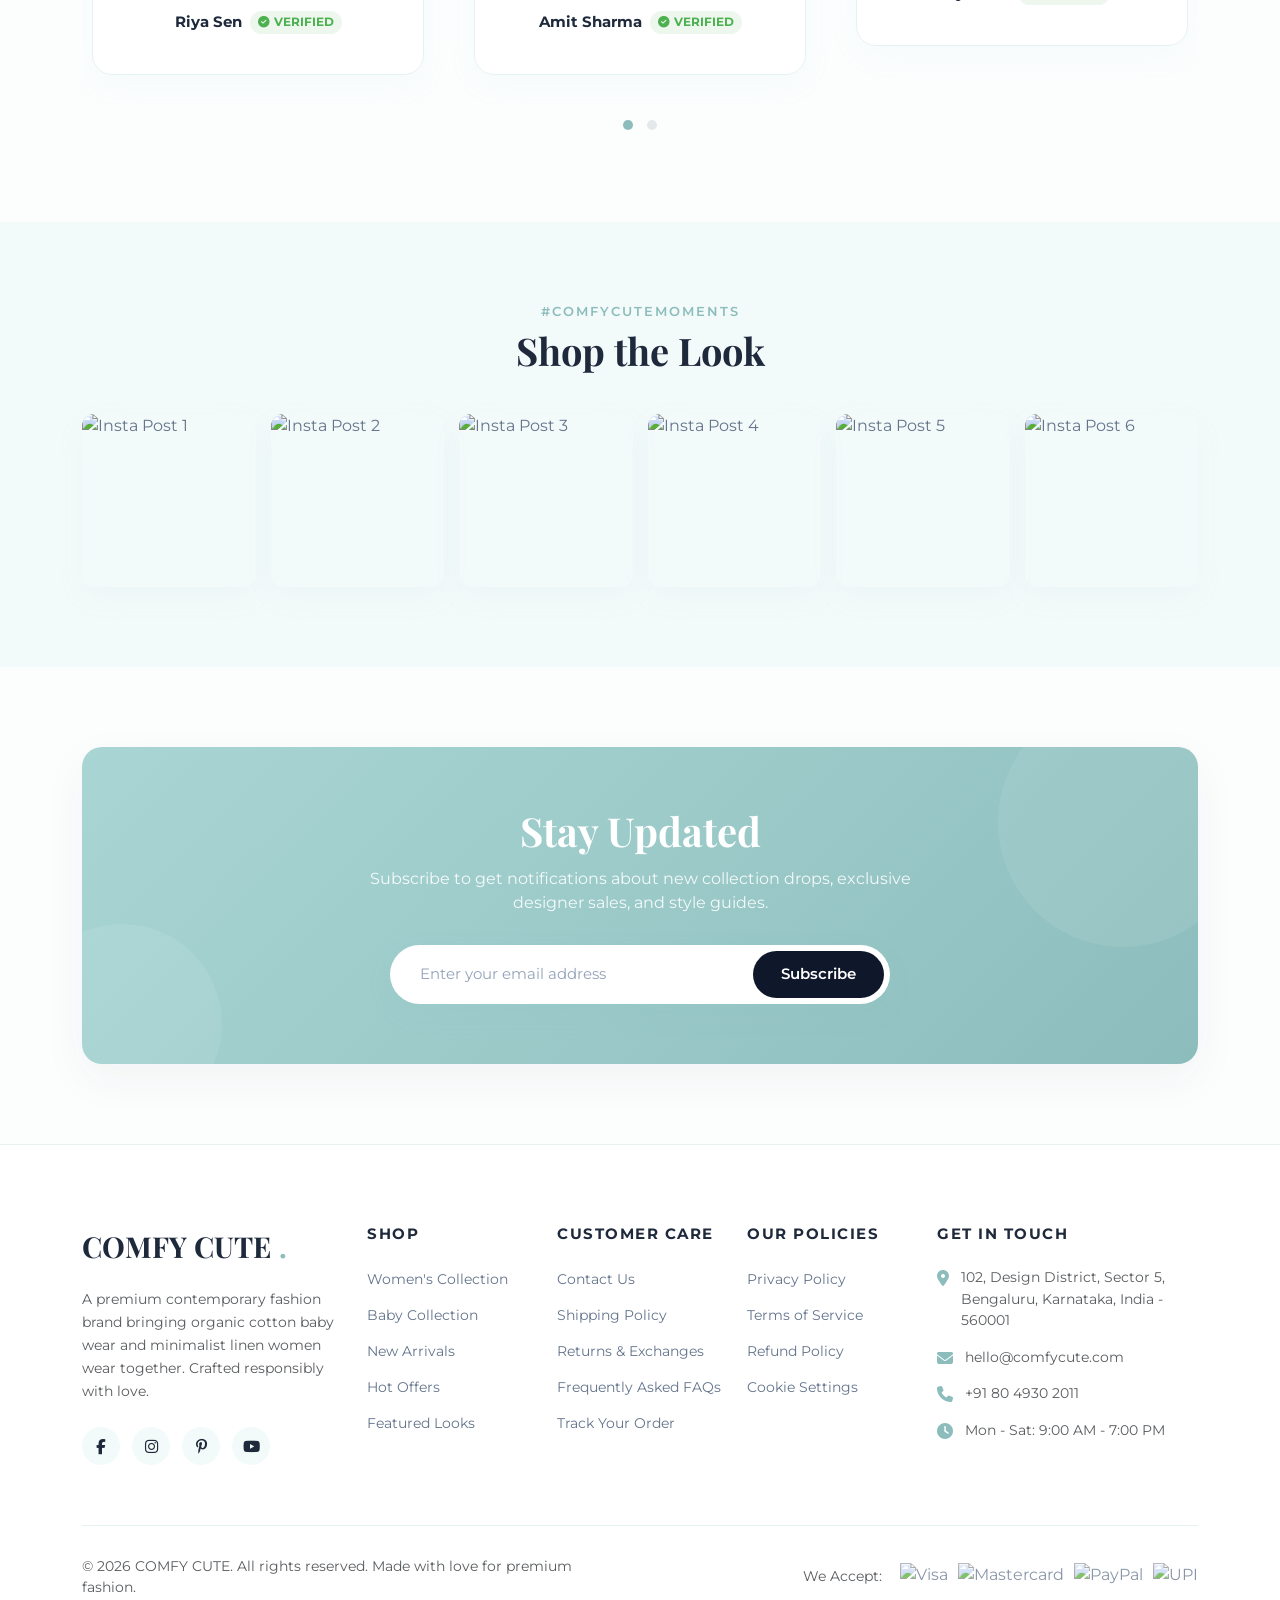
==== commit dbbb5c86: "banner added after shop by age" ====
--- a/index.html
+++ b/index.html
@@ -882,6 +882,25 @@
   </section>
 
   <!-- ==========================================
+       EDITORIAL PROMOTIONAL BANNER
+       ========================================== -->
+  <section class="editorial-banner-section">
+    <div class="container-fluid">
+      <div class="editorial-banner">
+        <img src="https://images.unsplash.com/photo-1503919545889-aef636e10ad4?q=80&w=1200&auto=format&fit=crop" alt="Mother and child in comfortable fashion" class="editorial-banner-bg">
+        <div class="editorial-banner-overlay"></div>
+
+        <div class="editorial-banner-content">
+          <span class="editorial-label">COMFY CUTE COLLECTION</span>
+          <h2 class="editorial-heading">Comfort That Feels Like Home.</h2>
+          <p class="editorial-description">Thoughtfully designed outfits for women and little ones, crafted with soft fabrics and timeless style.</p>
+          <a href="#womens-collection" class="btn btn-premium btn-editorial">Shop Collection</a>
+        </div>
+      </div>
+    </div>
+  </section>
+
+  <!-- ==========================================
        WOMEN'S COLLECTION GRID
        ========================================== -->
   <section class="section-padding" id="womens-collection">
--- a/css/style.css
+++ b/css/style.css
@@ -1619,6 +1619,226 @@
   }
 }
 
+/* --- Editorial Promotional Banner --- */
+.editorial-banner-section {
+  padding: 40px 0;
+  background-color: var(--color-bg);
+}
+
+.editorial-banner-section .container-fluid {
+  padding-left: 40px;
+  padding-right: 40px;
+  max-width: 1400px;
+  margin: 0 auto;
+}
+
+@media (max-width: 991px) {
+  .editorial-banner-section .container-fluid {
+    padding-left: 24px;
+    padding-right: 24px;
+  }
+}
+
+@media (max-width: 576px) {
+  .editorial-banner-section {
+    padding: 24px 0;
+  }
+
+  .editorial-banner-section .container-fluid {
+    padding-left: 16px;
+    padding-right: 16px;
+  }
+}
+
+.editorial-banner {
+  position: relative;
+  width: 100%;
+  height: 560px;
+  border-radius: 24px;
+  overflow: hidden;
+  box-shadow: 0 15px 45px rgba(30, 41, 59, 0.1);
+  animation: fadeInUp 0.9s cubic-bezier(0.25, 1, 0.5, 1) backwards;
+}
+
+@media (max-width: 768px) {
+  .editorial-banner {
+    height: 480px;
+  }
+}
+
+@media (max-width: 576px) {
+  .editorial-banner {
+    height: 420px;
+  }
+}
+
+.editorial-banner-bg {
+  position: absolute;
+  inset: 0;
+  width: 100%;
+  height: 100%;
+  object-fit: cover;
+  transition: transform 0.8s cubic-bezier(0.25, 1, 0.5, 1);
+  will-change: transform;
+}
+
+.editorial-banner:hover .editorial-banner-bg {
+  transform: scale(1.04);
+}
+
+.editorial-banner-overlay {
+  position: absolute;
+  inset: 0;
+  background: linear-gradient(135deg, rgba(30, 41, 59, 0.65) 0%, rgba(30, 41, 59, 0.35) 50%, transparent 100%);
+  z-index: 2;
+}
+
+.editorial-banner-content {
+  position: absolute;
+  inset: 0;
+  display: flex;
+  flex-direction: column;
+  justify-content: center;
+  padding: 60px 80px;
+  max-width: 600px;
+  z-index: 10;
+  animation: fadeInLeft 1s cubic-bezier(0.25, 1, 0.5, 1) backwards;
+  animation-delay: 0.2s;
+}
+
+@media (max-width: 991px) {
+  .editorial-banner-content {
+    padding: 50px 60px;
+    max-width: 100%;
+  }
+}
+
+@media (max-width: 768px) {
+  .editorial-banner-content {
+    padding: 40px 40px;
+    justify-content: flex-end;
+  }
+}
+
+@media (max-width: 576px) {
+  .editorial-banner-content {
+    padding: 30px 24px;
+    justify-content: center;
+    align-items: center;
+    text-align: center;
+  }
+}
+
+.editorial-label {
+  font-family: var(--font-body);
+  font-size: 0.85rem;
+  font-weight: 700;
+  letter-spacing: 2.5px;
+  text-transform: uppercase;
+  color: var(--color-secondary);
+  margin-bottom: 16px;
+  display: block;
+}
+
+.editorial-heading {
+  font-family: var(--font-heading);
+  font-size: 3rem;
+  font-weight: 700;
+  line-height: 1.2;
+  color: var(--color-white);
+  margin-bottom: 20px;
+  margin-top: 0;
+}
+
+@media (max-width: 991px) {
+  .editorial-heading {
+    font-size: 2.5rem;
+  }
+}
+
+@media (max-width: 768px) {
+  .editorial-heading {
+    font-size: 2.2rem;
+  }
+}
+
+@media (max-width: 576px) {
+  .editorial-heading {
+    font-size: 1.9rem;
+  }
+}
+
+.editorial-description {
+  font-family: var(--font-body);
+  font-size: 1.05rem;
+  font-weight: 400;
+  line-height: 1.6;
+  color: rgba(255, 255, 255, 0.95);
+  margin-bottom: 32px;
+  margin-top: 0;
+  max-width: 500px;
+}
+
+@media (max-width: 768px) {
+  .editorial-description {
+    font-size: 1rem;
+    margin-bottom: 28px;
+  }
+}
+
+@media (max-width: 576px) {
+  .editorial-description {
+    font-size: 0.95rem;
+    margin-bottom: 24px;
+  }
+}
+
+.btn-editorial {
+  background-color: var(--color-primary);
+  color: var(--color-white) !important;
+  border-radius: 12px;
+  padding: 16px 40px;
+  font-weight: 600;
+  font-size: 0.95rem;
+  width: fit-content;
+  transition: var(--transition-smooth);
+  box-shadow: 0 8px 24px rgba(140, 189, 188, 0.25);
+}
+
+.btn-editorial:hover {
+  background-color: var(--color-primary-hover);
+  transform: translateY(-4px);
+  box-shadow: 0 12px 32px rgba(140, 189, 188, 0.35);
+}
+
+@media (max-width: 576px) {
+  .btn-editorial {
+    width: auto;
+  }
+}
+
+@keyframes fadeInUp {
+  from {
+    opacity: 0;
+    transform: translateY(30px);
+  }
+  to {
+    opacity: 1;
+    transform: translateY(0);
+  }
+}
+
+@keyframes fadeInLeft {
+  from {
+    opacity: 0;
+    transform: translateX(-40px);
+  }
+  to {
+    opacity: 1;
+    transform: translateX(0);
+  }
+}
+
 /* --- Women's Collection Grid --- */
 .womens-collection-grid {
   display: grid;
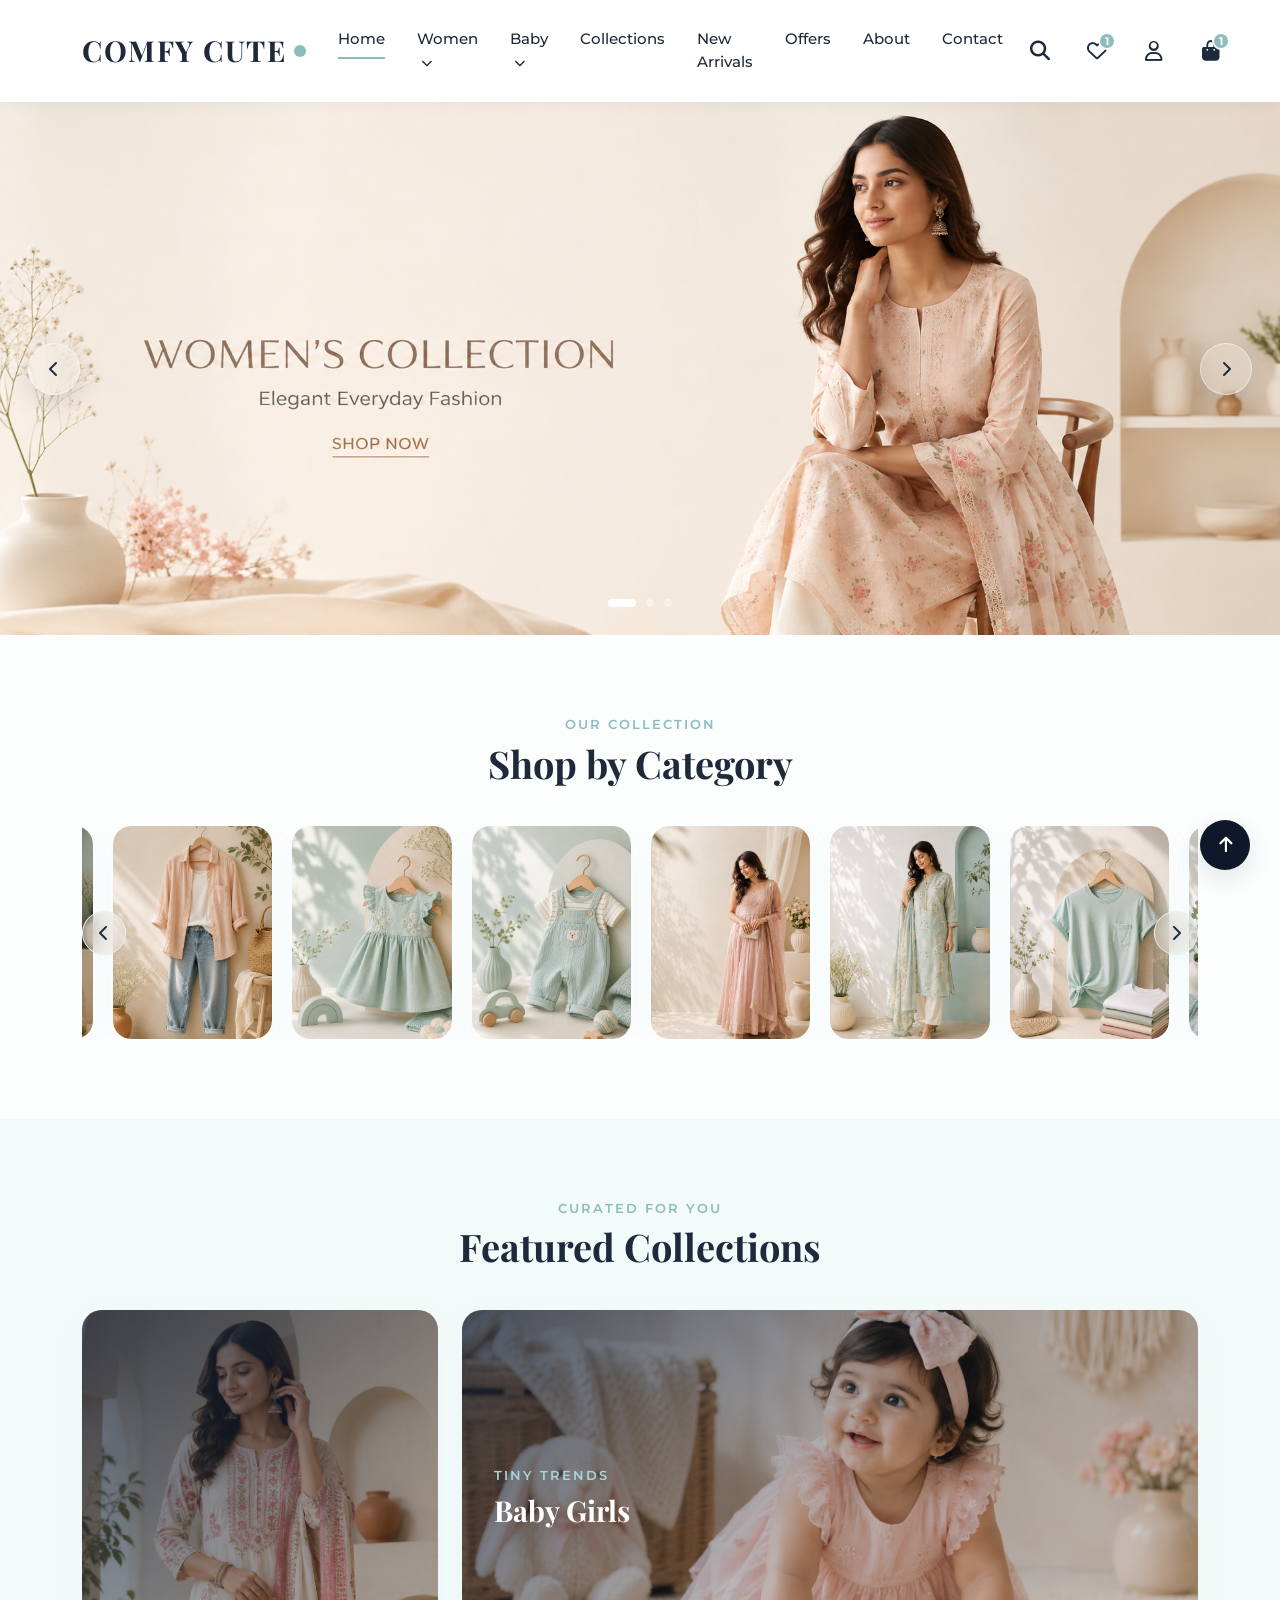
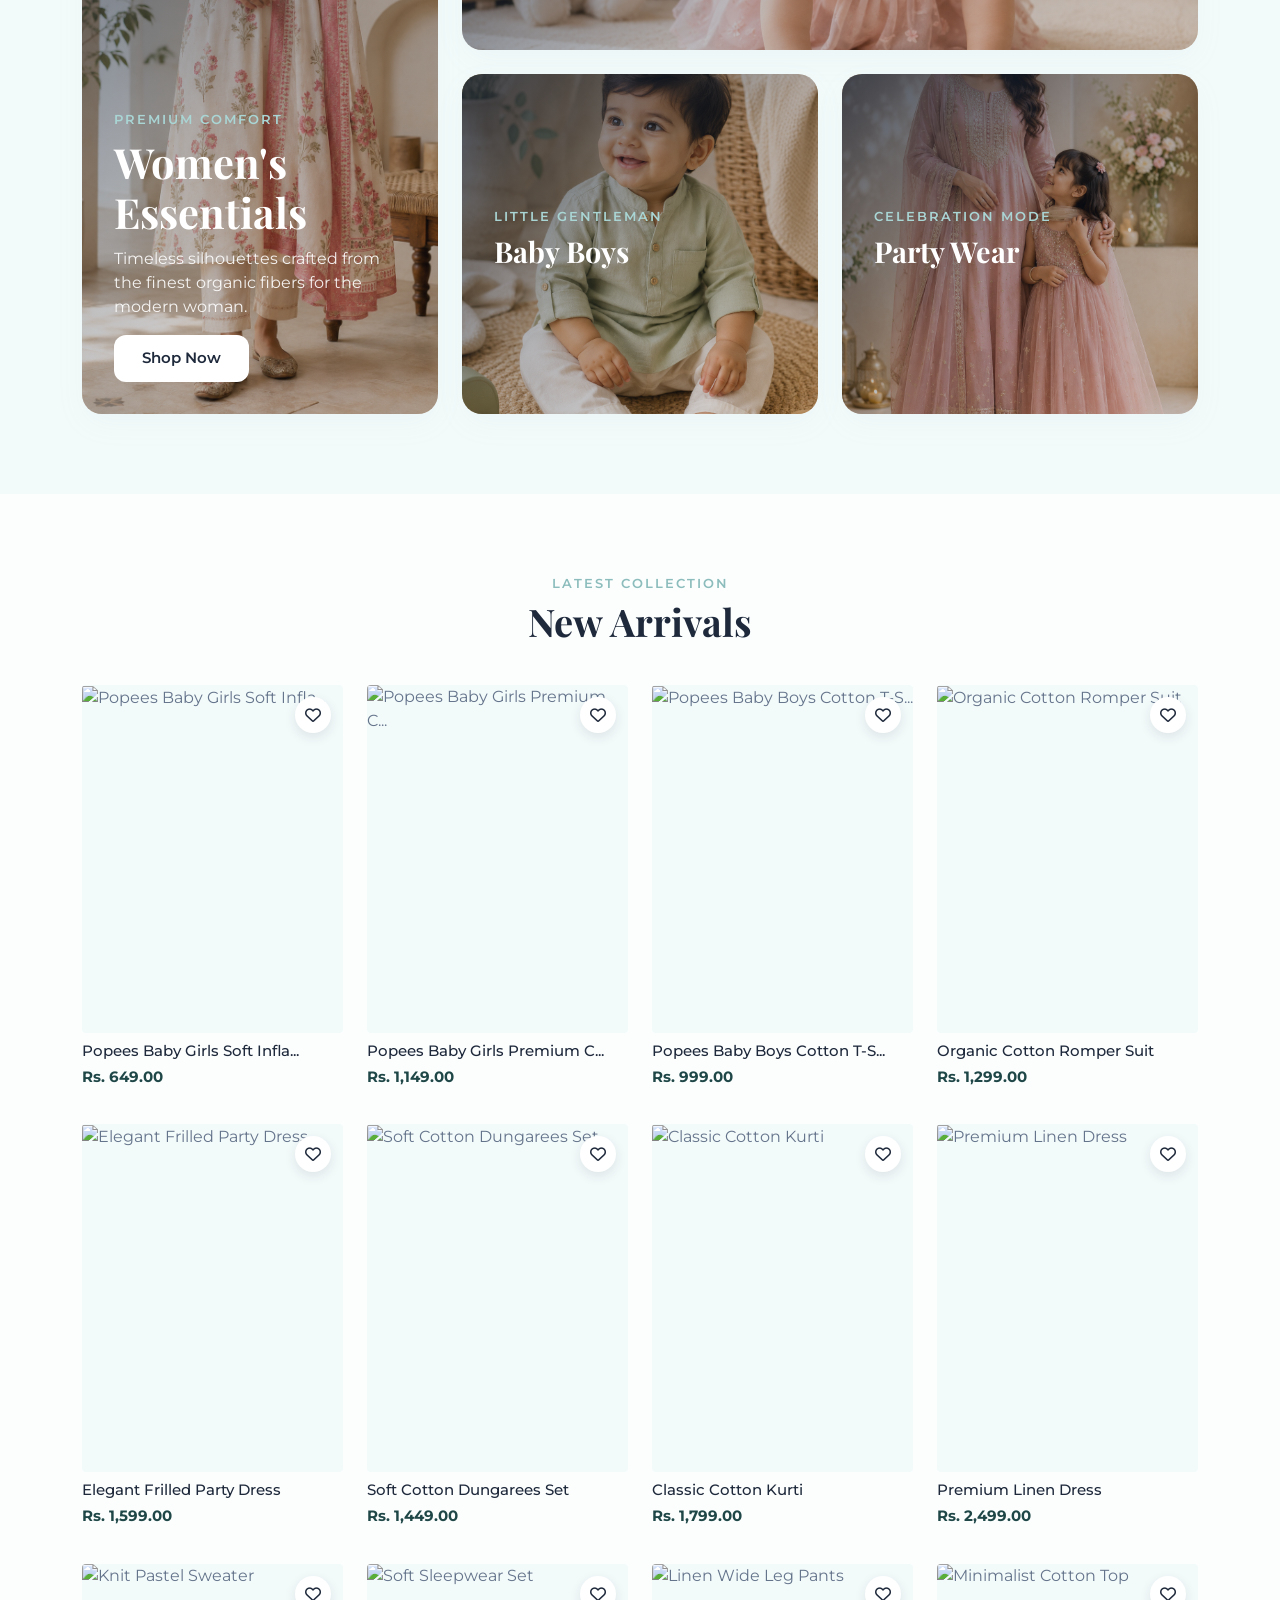
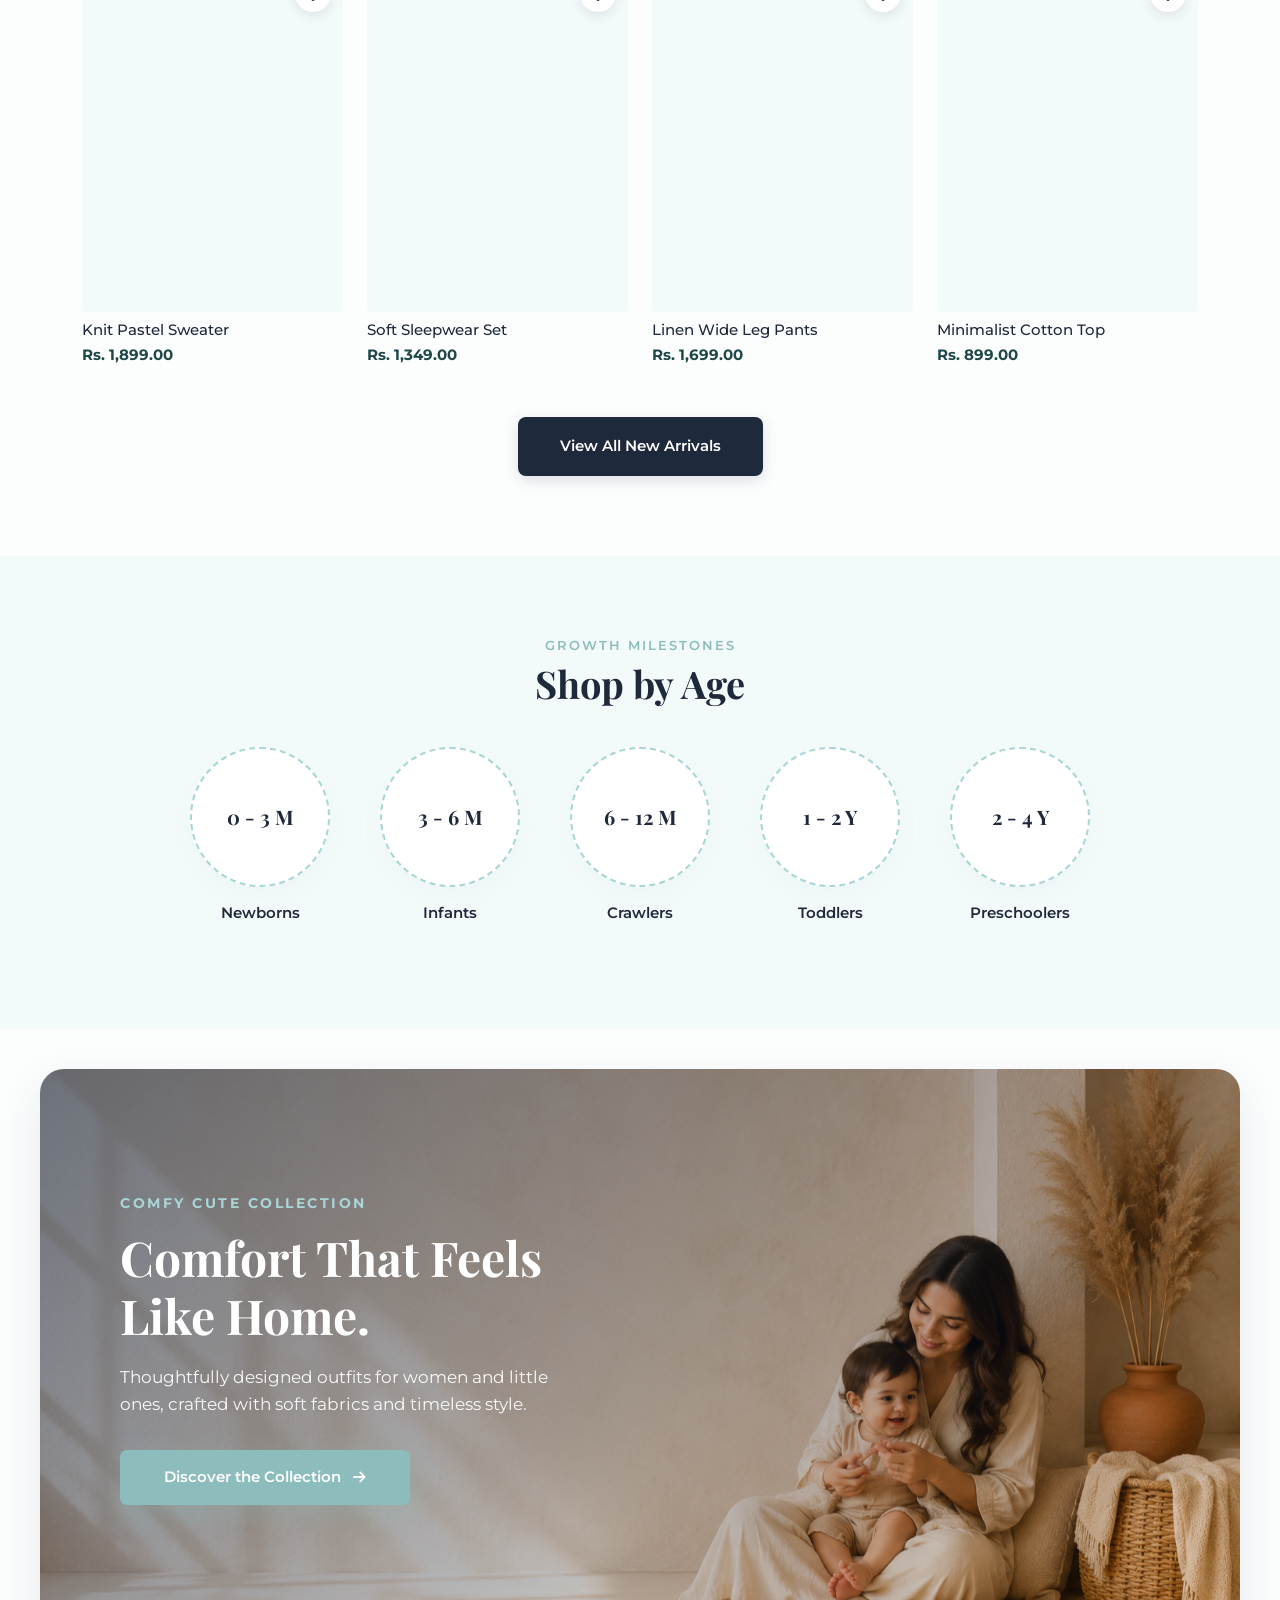
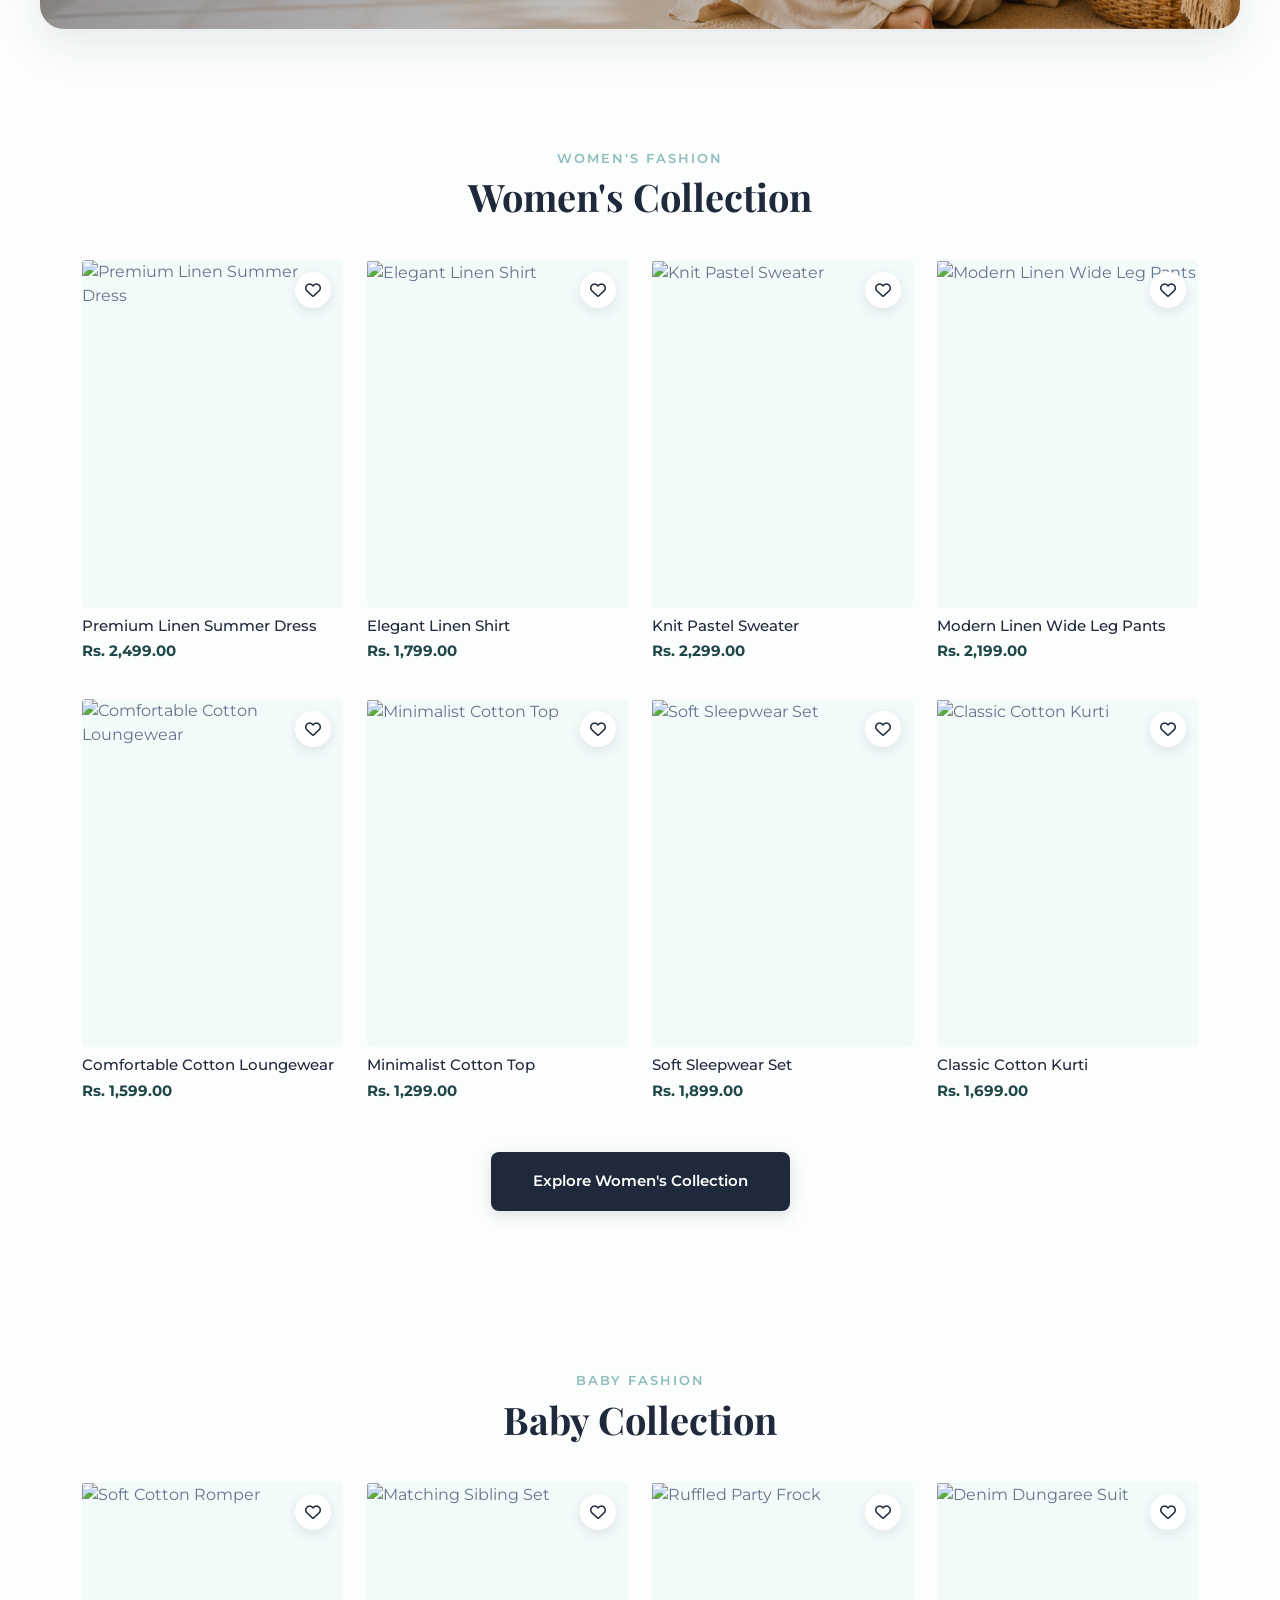
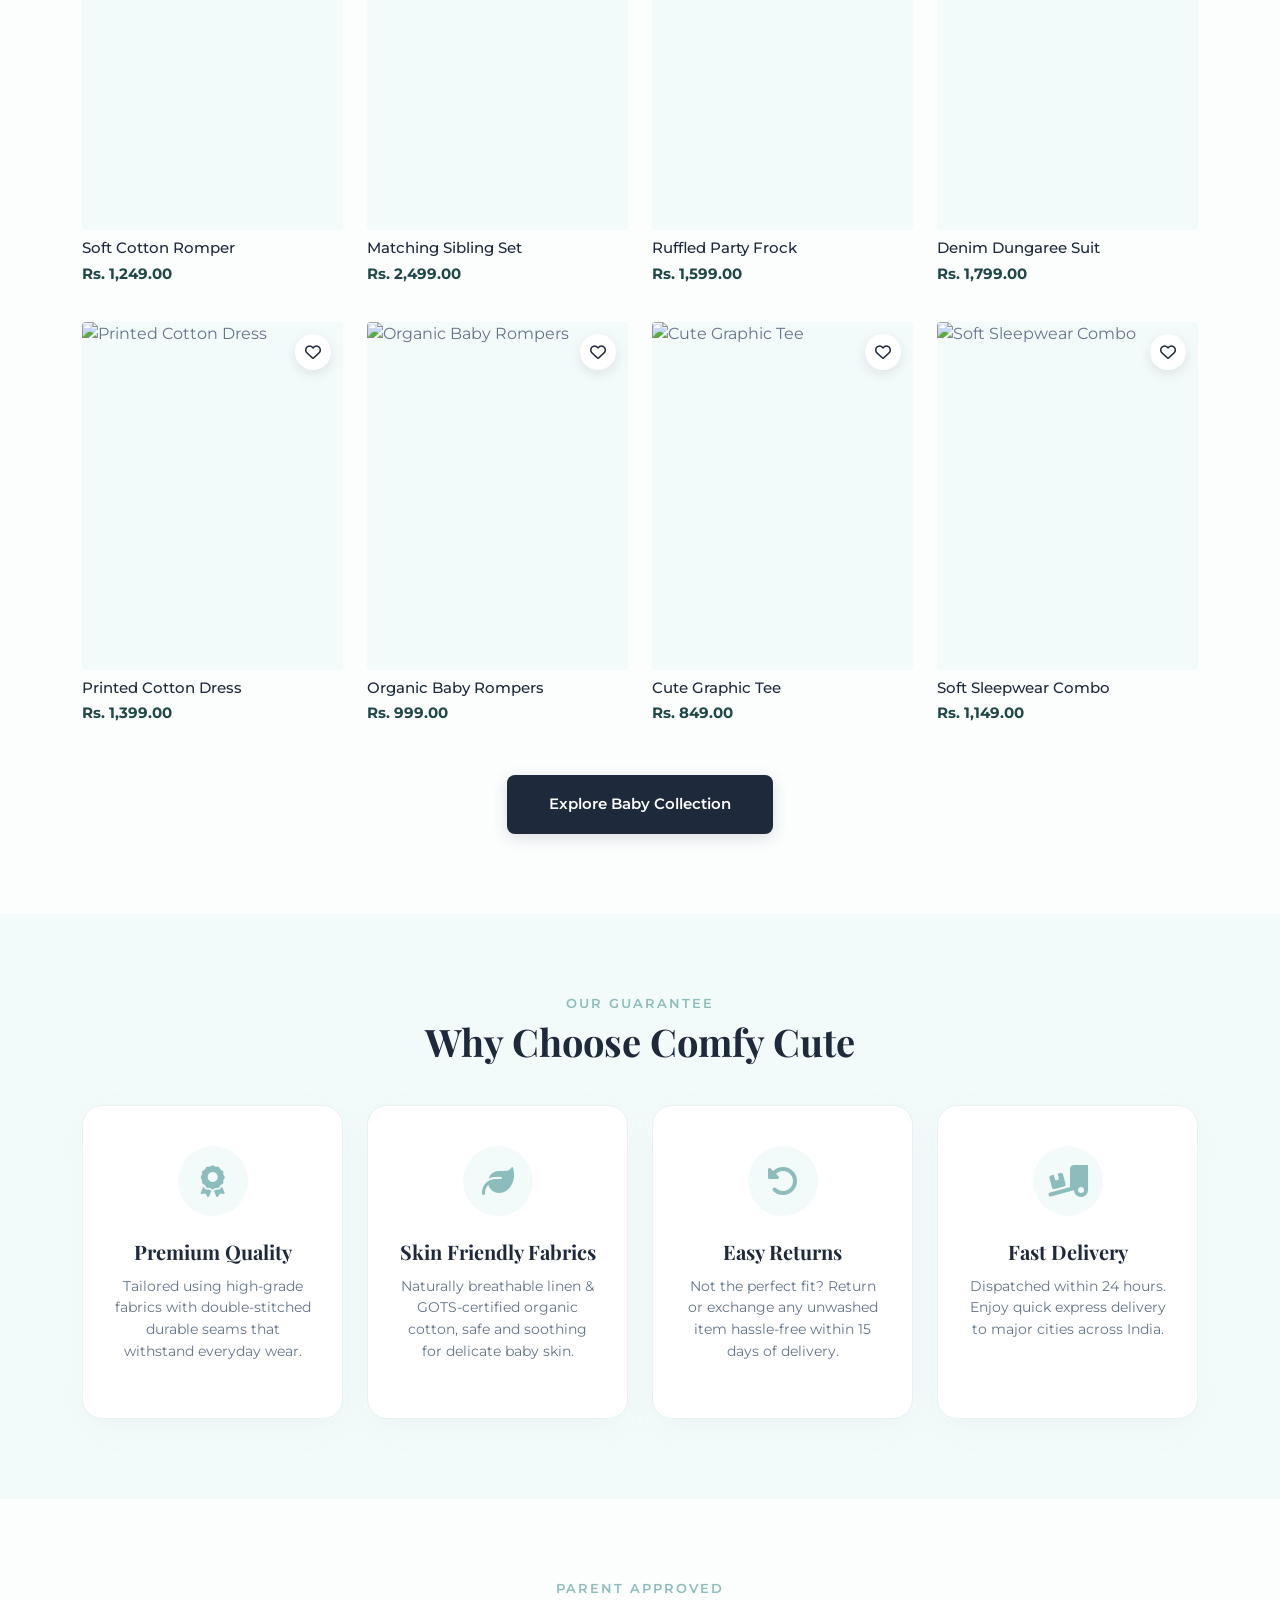
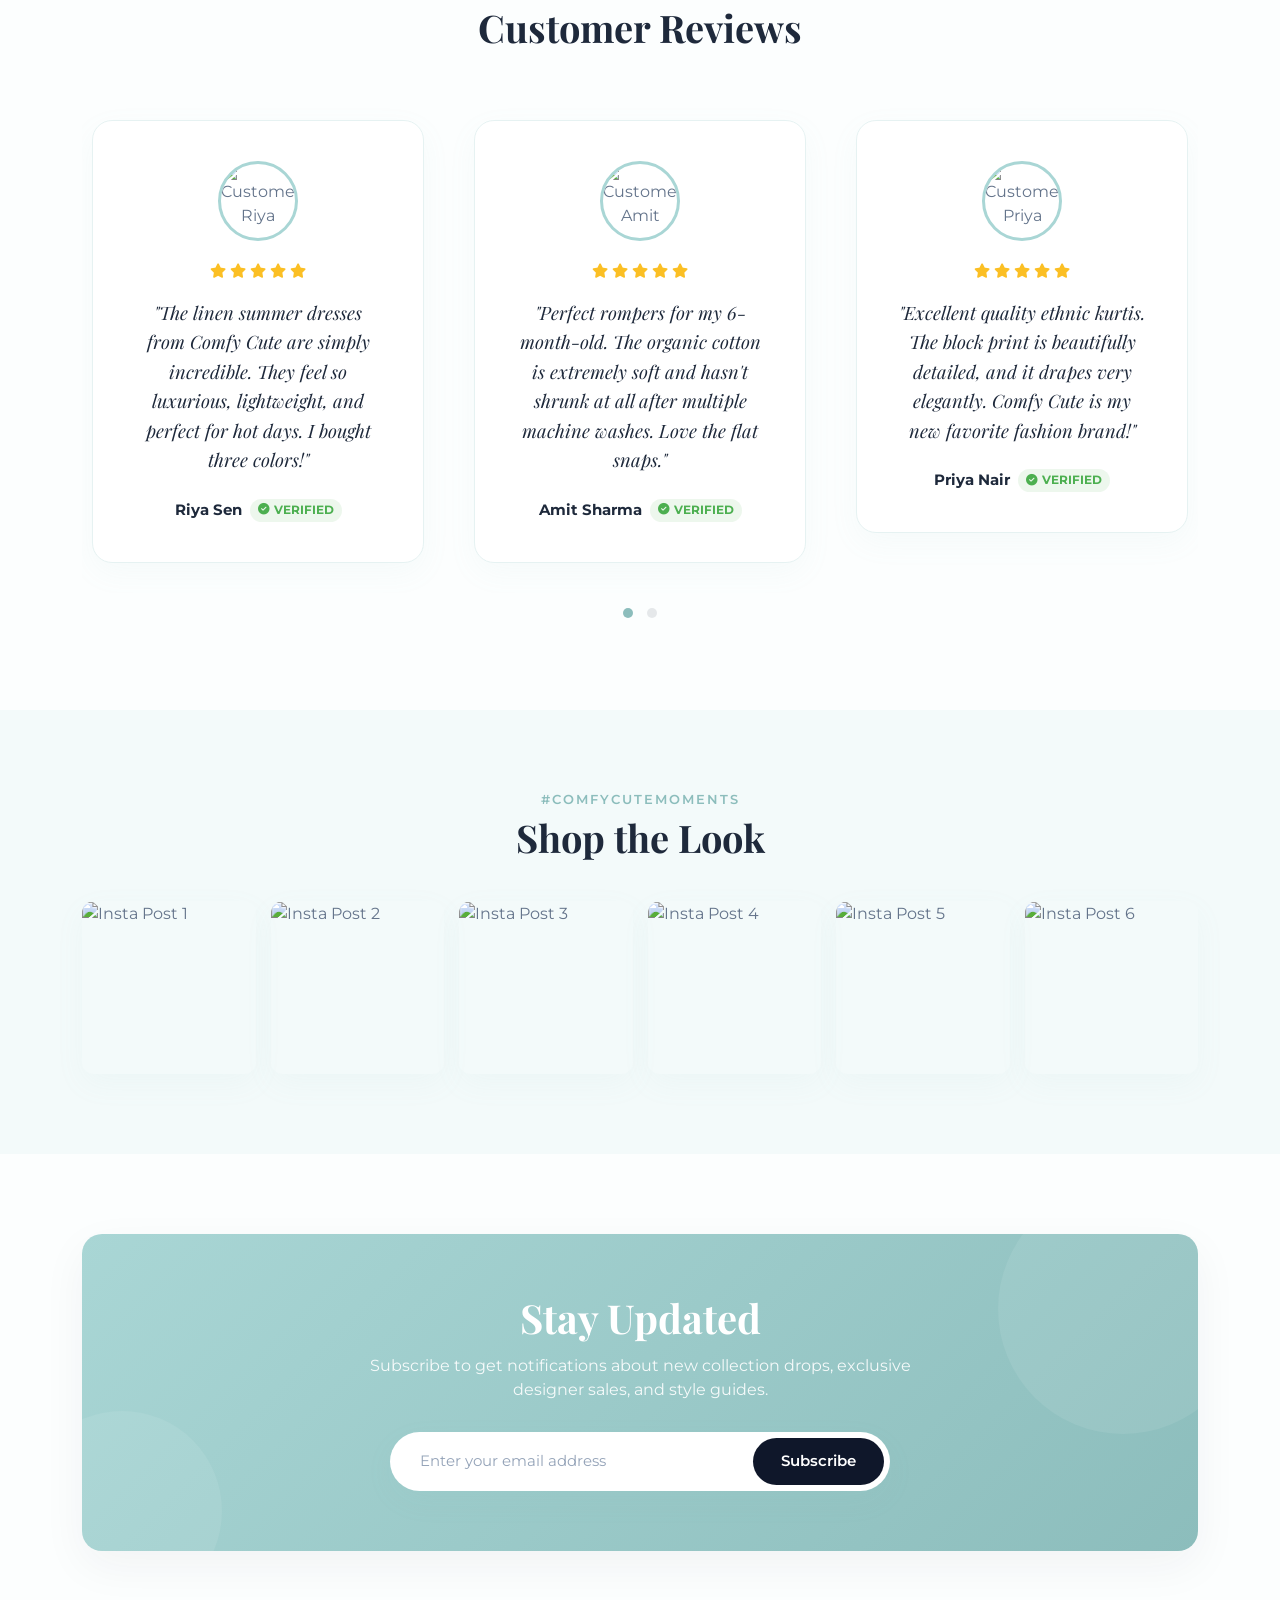
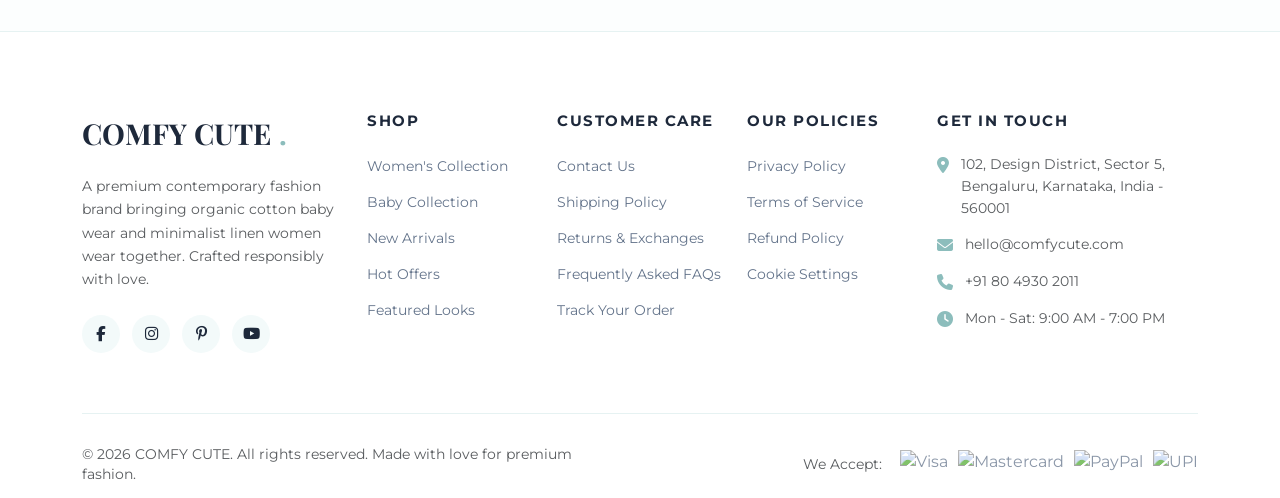
==== commit a5c9ebe0: "category images added" ====
--- a/index.html
+++ b/index.html
@@ -491,25 +491,25 @@
           
           <div class="category-card">
             <div class="category-card-img">
-              <img src="https://images.unsplash.com/photo-1509631179647-0177331693ae?q=80&w=500&auto=format&fit=crop" alt="Casual Wear" loading="lazy">
+              <img src="assets/images/catcasual.png" alt="Casual Wear" loading="lazy">
               <div class="category-card-overlay">
                 <h4 class="category-card-title">Casual Wear</h4>
               </div>
             </div>
           </div>
 
-          <div class="category-card">
+          <!-- <div class="category-card">
             <div class="category-card-img">
               <img src="https://images.unsplash.com/photo-1483985988355-763728e1935b?q=80&w=500&auto=format&fit=crop" alt="Women" loading="lazy">
               <div class="category-card-overlay">
                 <h4 class="category-card-title">Women</h4>
               </div>
             </div>
-          </div>
+          </div> -->
 
           <div class="category-card">
             <div class="category-card-img">
-              <img src="https://images.unsplash.com/photo-1503919545889-aef636e10ad4?q=80&w=500&auto=format&fit=crop" alt="Baby Girls" loading="lazy">
+              <img src="assets/images/catbabygirl.png" alt="Baby Girls" loading="lazy">
               <div class="category-card-overlay">
                 <h4 class="category-card-title">Baby Girls</h4>
               </div>
@@ -518,25 +518,25 @@
 
           <div class="category-card">
             <div class="category-card-img">
-              <img src="https://images.unsplash.com/photo-1529139574466-a303027c1d8b?q=80&w=500&auto=format&fit=crop" alt="Baby Boys" loading="lazy">
+              <img src="assets/images/catbabyboys.png" alt="Baby Boys" loading="lazy">
               <div class="category-card-overlay">
                 <h4 class="category-card-title">Baby Boys</h4>
               </div>
             </div>
           </div>
 
-          <div class="category-card">
+          <!-- <div class="category-card">
             <div class="category-card-img">
               <img src="https://images.unsplash.com/photo-1519689680058-324335c77eba?q=80&w=500&auto=format&fit=crop" alt="Newborn" loading="lazy">
               <div class="category-card-overlay">
                 <h4 class="category-card-title">Newborn</h4>
               </div>
             </div>
-          </div>
+          </div> -->
 
           <div class="category-card">
             <div class="category-card-img">
-              <img src="https://images.unsplash.com/photo-1518831959646-742c3a14ebf7?q=80&w=500&auto=format&fit=crop" alt="Party Wear" loading="lazy">
+              <img src="assets/images/catparty.png" alt="Party Wear" loading="lazy">
               <div class="category-card-overlay">
                 <h4 class="category-card-title">Party Wear</h4>
               </div>
@@ -545,25 +545,25 @@
 
           <div class="category-card">
             <div class="category-card-img">
-              <img src="https://images.unsplash.com/photo-1617627143750-d86bc21e42bb?q=80&w=500&auto=format&fit=crop" alt="Kurtas" loading="lazy">
+              <img src="assets/images/catkurta.png" alt="Kurtas" loading="lazy">
               <div class="category-card-overlay">
                 <h4 class="category-card-title">Kurtas</h4>
               </div>
             </div>
           </div>
 
-          <div class="category-card">
+          <!-- <div class="category-card">
             <div class="category-card-img">
               <img src="https://images.unsplash.com/photo-1485230895905-ec40ba36b9bc?q=80&w=500&auto=format&fit=crop" alt="Shirts" loading="lazy">
               <div class="category-card-overlay">
                 <h4 class="category-card-title">Shirts</h4>
               </div>
             </div>
-          </div>
+          </div> -->
 
           <div class="category-card">
             <div class="category-card-img">
-              <img src="https://images.unsplash.com/photo-1620799140408-edc6dcb6d633?q=80&w=500&auto=format&fit=crop" alt="T-Shirts" loading="lazy">
+              <img src="assets/images/cattshirt.png" alt="T-Shirts" loading="lazy">
               <div class="category-card-overlay">
                 <h4 class="category-card-title">T-Shirts</h4>
               </div>
@@ -572,25 +572,25 @@
 
           <div class="category-card">
             <div class="category-card-img">
-              <img src="https://images.unsplash.com/photo-1594633312681-425c7b97ccd1?q=80&w=500&auto=format&fit=crop" alt="Jeans" loading="lazy">
+              <img src="assets/images/catjeans.png" alt="Jeans" loading="lazy">
               <div class="category-card-overlay">
                 <h4 class="category-card-title">Jeans</h4>
               </div>
             </div>
           </div>
 
-          <div class="category-card">
+          <!-- <div class="category-card">
             <div class="category-card-img">
               <img src="https://images.unsplash.com/photo-1595777457583-95e059d581b8?q=80&w=500&auto=format&fit=crop" alt="Dresses" loading="lazy">
               <div class="category-card-overlay">
                 <h4 class="category-card-title">Dresses</h4>
               </div>
             </div>
-          </div>
+          </div> -->
 
           <div class="category-card">
             <div class="category-card-img">
-              <img src="https://images.unsplash.com/photo-1496747611176-843222e1e57c?q=80&w=500&auto=format&fit=crop" alt="Ethnic Wear" loading="lazy">
+              <img src="assets/images/catethnic.png" alt="Ethnic Wear" loading="lazy">
               <div class="category-card-overlay">
                 <h4 class="category-card-title">Ethnic Wear</h4>
               </div>
@@ -615,7 +615,7 @@
       <div class="featured-grid">
         <!-- Large Left Card: Women's Essentials -->
         <div class="featured-card featured-card-main">
-          <img src="https://images.unsplash.com/photo-1469334031218-e382a71b716b?q=80&w=800&auto=format&fit=crop" alt="Women's Essentials" class="featured-card-img">
+          <img src="assets/images/women.png" alt="Women's Essentials" class="featured-card-img">
           <div class="featured-card-overlay">
             <span class="featured-card-tag">Premium Comfort</span>
             <h3 class="featured-card-title">Women's Essentials</h3>
@@ -626,7 +626,7 @@
 
         <!-- Top Right Card: Baby Girls -->
         <div class="featured-card featured-card-top">
-          <img src="https://images.unsplash.com/photo-1519689680058-324335c77eba?q=80&w=600&auto=format&fit=crop" alt="Baby Girls" class="featured-card-img">
+          <img src="assets/images/baby.png" alt="Baby Girls" class="featured-card-img">
           <div class="featured-card-overlay">
             <span class="featured-card-tag">Tiny Trends</span>
             <h3 class="featured-card-title">Baby Girls</h3>
@@ -637,7 +637,7 @@
 
         <!-- Bottom Left Card: Baby Boys -->
         <div class="featured-card featured-card-bottom">
-          <img src="https://images.unsplash.com/photo-1529139574466-a303027c1d8b?q=80&w=600&auto=format&fit=crop" alt="Baby Boys" class="featured-card-img">
+          <img src="assets/images/babyboy.png" alt="Baby Boys" class="featured-card-img">
           <div class="featured-card-overlay">
             <span class="featured-card-tag">Little Gentleman</span>
             <h3 class="featured-card-title">Baby Boys</h3>
@@ -648,7 +648,7 @@
 
         <!-- Bottom Right Card: Party Wear -->
         <div class="featured-card featured-card-bottom">
-          <img src="https://images.unsplash.com/photo-1518831959646-742c3a14ebf7?q=80&w=600&auto=format&fit=crop" alt="Party Wear" class="featured-card-img">
+          <img src="assets/images/partywear.png" alt="Party Wear" class="featured-card-img">
           <div class="featured-card-overlay">
             <span class="featured-card-tag">Celebration Mode</span>
             <h3 class="featured-card-title">Party Wear</h3>
@@ -887,14 +887,14 @@
   <section class="editorial-banner-section">
     <div class="container-fluid">
       <div class="editorial-banner">
-        <img src="https://images.unsplash.com/photo-1503919545889-aef636e10ad4?q=80&w=1200&auto=format&fit=crop" alt="Mother and child in comfortable fashion" class="editorial-banner-bg">
+        <img src="assets/images/banner.png" alt="Mother and child in comfortable fashion" class="editorial-banner-bg">
         <div class="editorial-banner-overlay"></div>
 
         <div class="editorial-banner-content">
           <span class="editorial-label">COMFY CUTE COLLECTION</span>
           <h2 class="editorial-heading">Comfort That Feels Like Home.</h2>
           <p class="editorial-description">Thoughtfully designed outfits for women and little ones, crafted with soft fabrics and timeless style.</p>
-          <a href="#womens-collection" class="btn btn-premium btn-editorial">Shop Collection</a>
+          <a href="#womens-collection" class="btn btn-premium btn-editorial">Discover the Collection <i class="fa-solid fa-arrow-right editorial-btn-arrow"></i></a>
         </div>
       </div>
     </div>
@@ -1018,8 +1018,125 @@
   </section>
 
   <!-- ==========================================
-       TRENDING COLLECTION (PINTEREST STYLE)
-       ========================================== -->
+       BABY COLLECTION GRID
+       ========================================== -->
+  <section class="section-padding" id="baby-collection">
+    <div class="container">
+      <div class="section-title-wrapper text-center">
+        <span class="section-subtitle">Baby Fashion</span>
+        <h2 class="section-title">Baby Collection</h2>
+      </div>
+
+      <div class="baby-collection-grid">
+
+        <!-- Product 1 -->
+        <div class="arrival-product-card">
+          <div class="arrival-img-container">
+            <img src="https://images.unsplash.com/photo-1519689680058-324335c77eba?q=80&w=500&auto=format&fit=crop" alt="Soft Cotton Romper" class="arrival-product-img">
+            <button class="arrival-wishlist-btn" aria-label="Add to wishlist">
+              <i class="fa-regular fa-heart"></i>
+            </button>
+          </div>
+          <h3 class="arrival-product-name">Soft Cotton Romper</h3>
+          <div class="arrival-price">Rs. 1,249.00</div>
+        </div>
+
+        <!-- Product 2 -->
+        <div class="arrival-product-card">
+          <div class="arrival-img-container">
+            <img src="https://images.unsplash.com/photo-1522771935878-f35f1f9e99e4?q=80&w=500&auto=format&fit=crop" alt="Matching Sibling Set" class="arrival-product-img">
+            <button class="arrival-wishlist-btn" aria-label="Add to wishlist">
+              <i class="fa-regular fa-heart"></i>
+            </button>
+          </div>
+          <h3 class="arrival-product-name">Matching Sibling Set</h3>
+          <div class="arrival-price">Rs. 2,499.00</div>
+        </div>
+
+        <!-- Product 3 -->
+        <div class="arrival-product-card">
+          <div class="arrival-img-container">
+            <img src="https://images.unsplash.com/photo-1503919545889-aef636e10ad4?q=80&w=500&auto=format&fit=crop" alt="Ruffled Party Frock" class="arrival-product-img">
+            <button class="arrival-wishlist-btn" aria-label="Add to wishlist">
+              <i class="fa-regular fa-heart"></i>
+            </button>
+          </div>
+          <h3 class="arrival-product-name">Ruffled Party Frock</h3>
+          <div class="arrival-price">Rs. 1,599.00</div>
+        </div>
+
+        <!-- Product 4 -->
+        <div class="arrival-product-card">
+          <div class="arrival-img-container">
+            <img src="https://images.unsplash.com/photo-1529139574466-a303027c1d8b?q=80&w=500&auto=format&fit=crop" alt="Denim Dungaree Suit" class="arrival-product-img">
+            <button class="arrival-wishlist-btn" aria-label="Add to wishlist">
+              <i class="fa-regular fa-heart"></i>
+            </button>
+          </div>
+          <h3 class="arrival-product-name">Denim Dungaree Suit</h3>
+          <div class="arrival-price">Rs. 1,799.00</div>
+        </div>
+
+        <!-- Product 5 -->
+        <div class="arrival-product-card">
+          <div class="arrival-img-container">
+            <img src="https://images.unsplash.com/photo-1518831959646-742c3a14ebf7?q=80&w=500&auto=format&fit=crop" alt="Printed Cotton Dress" class="arrival-product-img">
+            <button class="arrival-wishlist-btn" aria-label="Add to wishlist">
+              <i class="fa-regular fa-heart"></i>
+            </button>
+          </div>
+          <h3 class="arrival-product-name">Printed Cotton Dress</h3>
+          <div class="arrival-price">Rs. 1,399.00</div>
+        </div>
+
+        <!-- Product 6 -->
+        <div class="arrival-product-card">
+          <div class="arrival-img-container">
+            <img src="https://images.unsplash.com/photo-1495553900851-4d4bcac435ca?q=80&w=500&auto=format&fit=crop" alt="Organic Baby Rompers" class="arrival-product-img">
+            <button class="arrival-wishlist-btn" aria-label="Add to wishlist">
+              <i class="fa-regular fa-heart"></i>
+            </button>
+          </div>
+          <h3 class="arrival-product-name">Organic Baby Rompers</h3>
+          <div class="arrival-price">Rs. 999.00</div>
+        </div>
+
+        <!-- Product 7 -->
+        <div class="arrival-product-card">
+          <div class="arrival-img-container">
+            <img src="https://images.unsplash.com/photo-1485230895905-ec40ba36b9bc?q=80&w=500&auto=format&fit=crop" alt="Cute Graphic Tee" class="arrival-product-img">
+            <button class="arrival-wishlist-btn" aria-label="Add to wishlist">
+              <i class="fa-regular fa-heart"></i>
+            </button>
+          </div>
+          <h3 class="arrival-product-name">Cute Graphic Tee</h3>
+          <div class="arrival-price">Rs. 849.00</div>
+        </div>
+
+        <!-- Product 8 -->
+        <div class="arrival-product-card">
+          <div class="arrival-img-container">
+            <img src="https://images.unsplash.com/photo-1515886657613-9f3515b0c78f?q=80&w=500&auto=format&fit=crop" alt="Soft Sleepwear Combo" class="arrival-product-img">
+            <button class="arrival-wishlist-btn" aria-label="Add to wishlist">
+              <i class="fa-regular fa-heart"></i>
+            </button>
+          </div>
+          <h3 class="arrival-product-name">Soft Sleepwear Combo</h3>
+          <div class="arrival-price">Rs. 1,149.00</div>
+        </div>
+
+      </div>
+
+      <!-- Explore Button -->
+      <div class="text-center mt-5">
+        <a href="#baby-collection" class="btn btn-premium btn-view-all">Explore Baby Collection</a>
+      </div>
+    </div>
+  </section>
+
+  <!-- ==========================================
+       TRENDING COLLECTION (PINTEREST STYLE) - DISABLED
+       ==========================================
   <section class="section-padding" id="trending-section">
     <div class="container">
       <div class="section-title-wrapper text-center">
@@ -1028,8 +1145,7 @@
       </div>
 
       <div class="trending-pinterest-grid">
-        
-        <!-- Item 1 (Tall) -->
+
         <div class="pinterest-item p-row-2">
           <img src="https://images.unsplash.com/photo-1515886657613-9f3515b0c78f?q=80&w=600&auto=format&fit=crop" alt="Trending Look 1">
           <div class="pinterest-overlay">
@@ -1038,7 +1154,6 @@
           </div>
         </div>
 
-        <!-- Item 2 (Wide) -->
         <div class="pinterest-item p-col-2">
           <img src="https://images.unsplash.com/photo-1483985988355-763728e1935b?q=80&w=1000&auto=format&fit=crop" alt="Trending Look 2">
           <div class="pinterest-overlay">
@@ -1047,7 +1162,6 @@
           </div>
         </div>
 
-        <!-- Item 3 (Tall) -->
         <div class="pinterest-item p-row-2">
           <img src="https://images.unsplash.com/photo-1529139574466-a303027c1d8b?q=80&w=600&auto=format&fit=crop" alt="Trending Look 3">
           <div class="pinterest-overlay">
@@ -1056,7 +1170,6 @@
           </div>
         </div>
 
-        <!-- Item 4 -->
         <div class="pinterest-item">
           <img src="https://images.unsplash.com/photo-1490481651871-ab68de25d43d?q=80&w=600&auto=format&fit=crop" alt="Trending Look 4">
           <div class="pinterest-overlay">
@@ -1065,7 +1178,6 @@
           </div>
         </div>
 
-        <!-- Item 5 -->
         <div class="pinterest-item">
           <img src="https://images.unsplash.com/photo-1522771739844-6a9f6d5f14af?q=80&w=600&auto=format&fit=crop" alt="Trending Look 5">
           <div class="pinterest-overlay">
@@ -1076,7 +1188,9 @@
 
       </div>
     </div>
-  </section>
+  </section> -->
+
+
 
   <!-- ==========================================
        WHY CHOOSE US SECTION
--- a/css/style.css
+++ b/css/style.css
@@ -1796,24 +1796,41 @@
 .btn-editorial {
   background-color: var(--color-primary);
   color: var(--color-white) !important;
-  border-radius: 12px;
-  padding: 16px 40px;
+  border-radius: 7px;
+  padding: 14px 42px;
   font-weight: 600;
   font-size: 0.95rem;
   width: fit-content;
-  transition: var(--transition-smooth);
-  box-shadow: 0 8px 24px rgba(140, 189, 188, 0.25);
+  display: inline-flex;
+  align-items: center;
+  gap: 12px;
+  transition: all 0.3s cubic-bezier(0.25, 1, 0.5, 1);
+  box-shadow: 0 8px 28px rgba(140, 189, 188, 0.32);
+  position: relative;
+  overflow: hidden;
+}
+
+.editorial-btn-arrow {
+  font-size: 0.9rem;
+  transition: transform 0.3s cubic-bezier(0.25, 1, 0.5, 1);
+  display: inline-block;
 }
 
 .btn-editorial:hover {
   background-color: var(--color-primary-hover);
-  transform: translateY(-4px);
-  box-shadow: 0 12px 32px rgba(140, 189, 188, 0.35);
+  transform: translateY(-3px);
+  box-shadow: 0 14px 36px rgba(140, 189, 188, 0.4);
+}
+
+.btn-editorial:hover .editorial-btn-arrow {
+  transform: translateX(4px);
 }
 
 @media (max-width: 576px) {
   .btn-editorial {
     width: auto;
+    padding: 12px 36px;
+    font-size: 0.9rem;
   }
 }
 
@@ -1858,6 +1875,31 @@
 
 @media (max-width: 576px) {
   .womens-collection-grid {
+    grid-template-columns: repeat(2, 1fr);
+    gap: 16px 16px;
+    row-gap: 28px;
+  }
+}
+
+/* --- Baby Collection Grid --- */
+.baby-collection-grid {
+  display: grid;
+  grid-template-columns: repeat(4, 1fr);
+  gap: 24px 24px;
+  row-gap: 36px;
+  margin-bottom: 50px;
+}
+
+@media (max-width: 991px) {
+  .baby-collection-grid {
+    grid-template-columns: repeat(3, 1fr);
+    gap: 20px 20px;
+    row-gap: 32px;
+  }
+}
+
+@media (max-width: 576px) {
+  .baby-collection-grid {
     grid-template-columns: repeat(2, 1fr);
     gap: 16px 16px;
     row-gap: 28px;
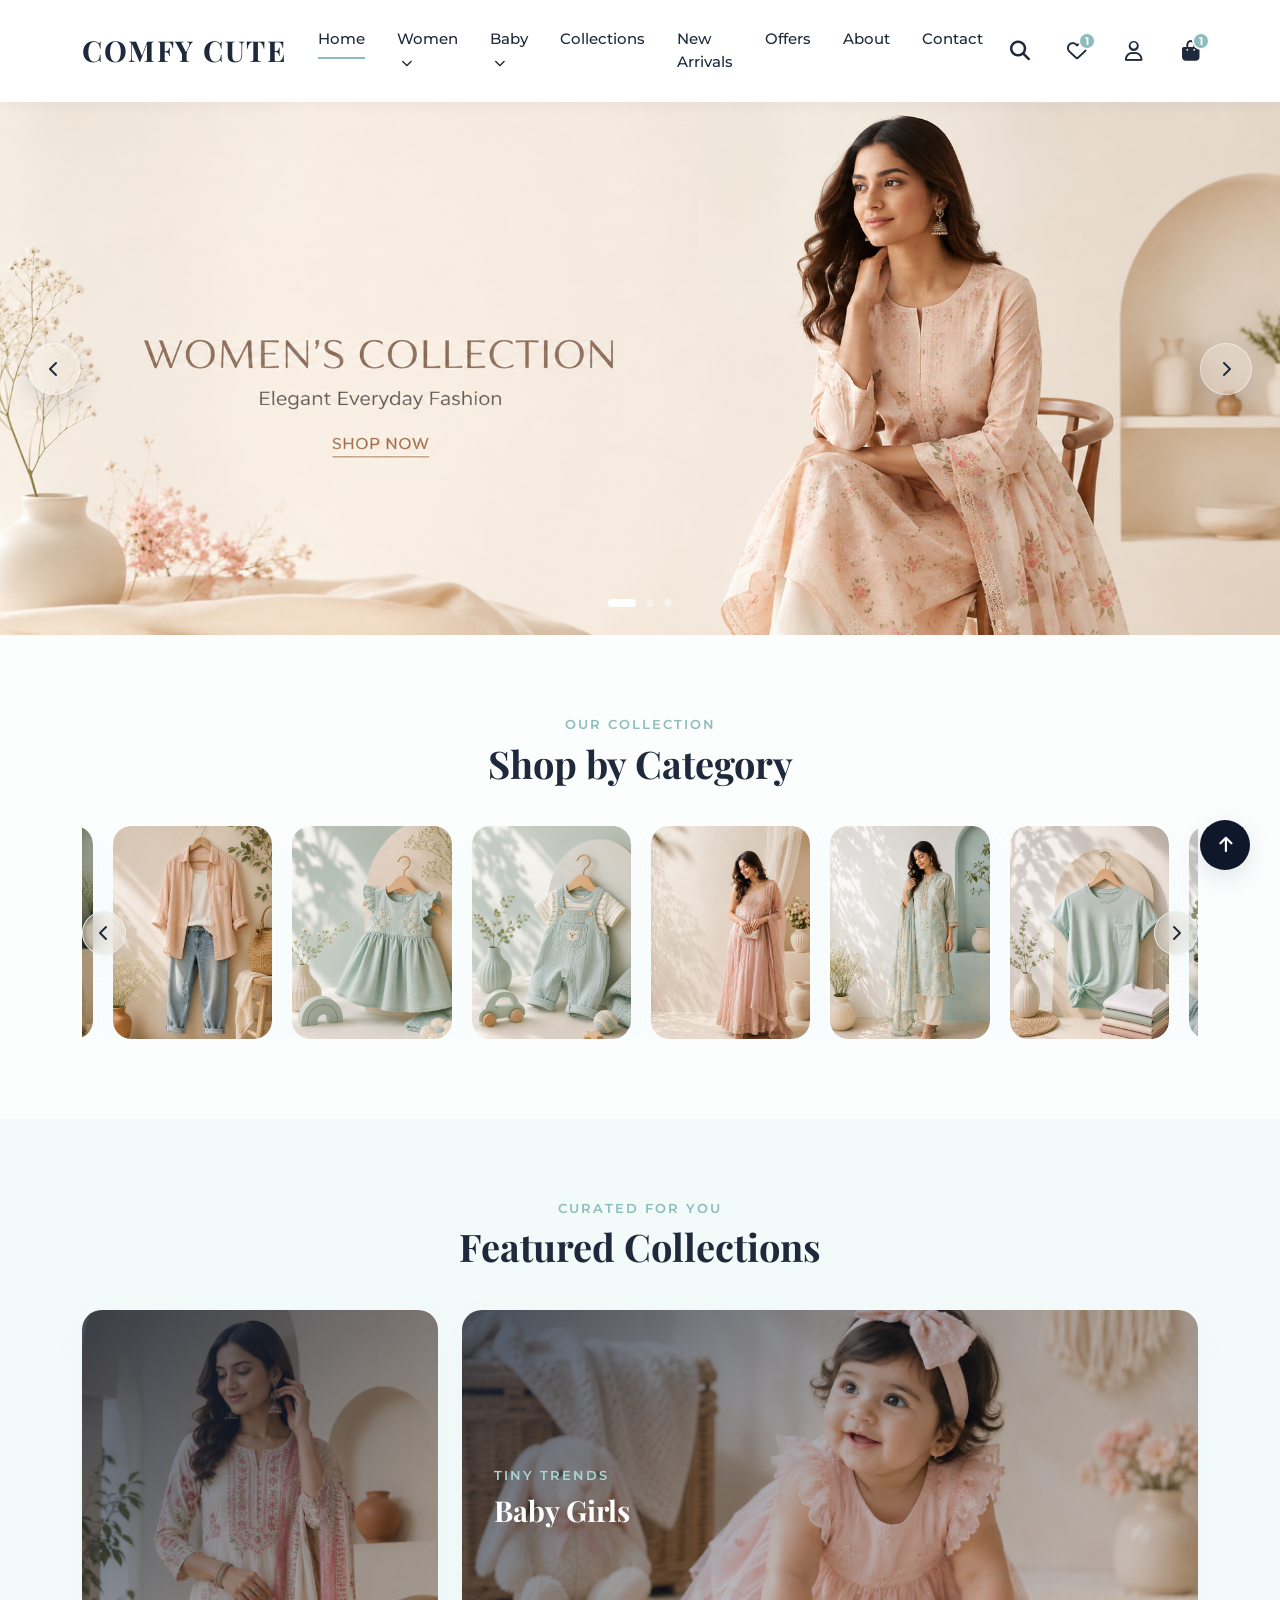
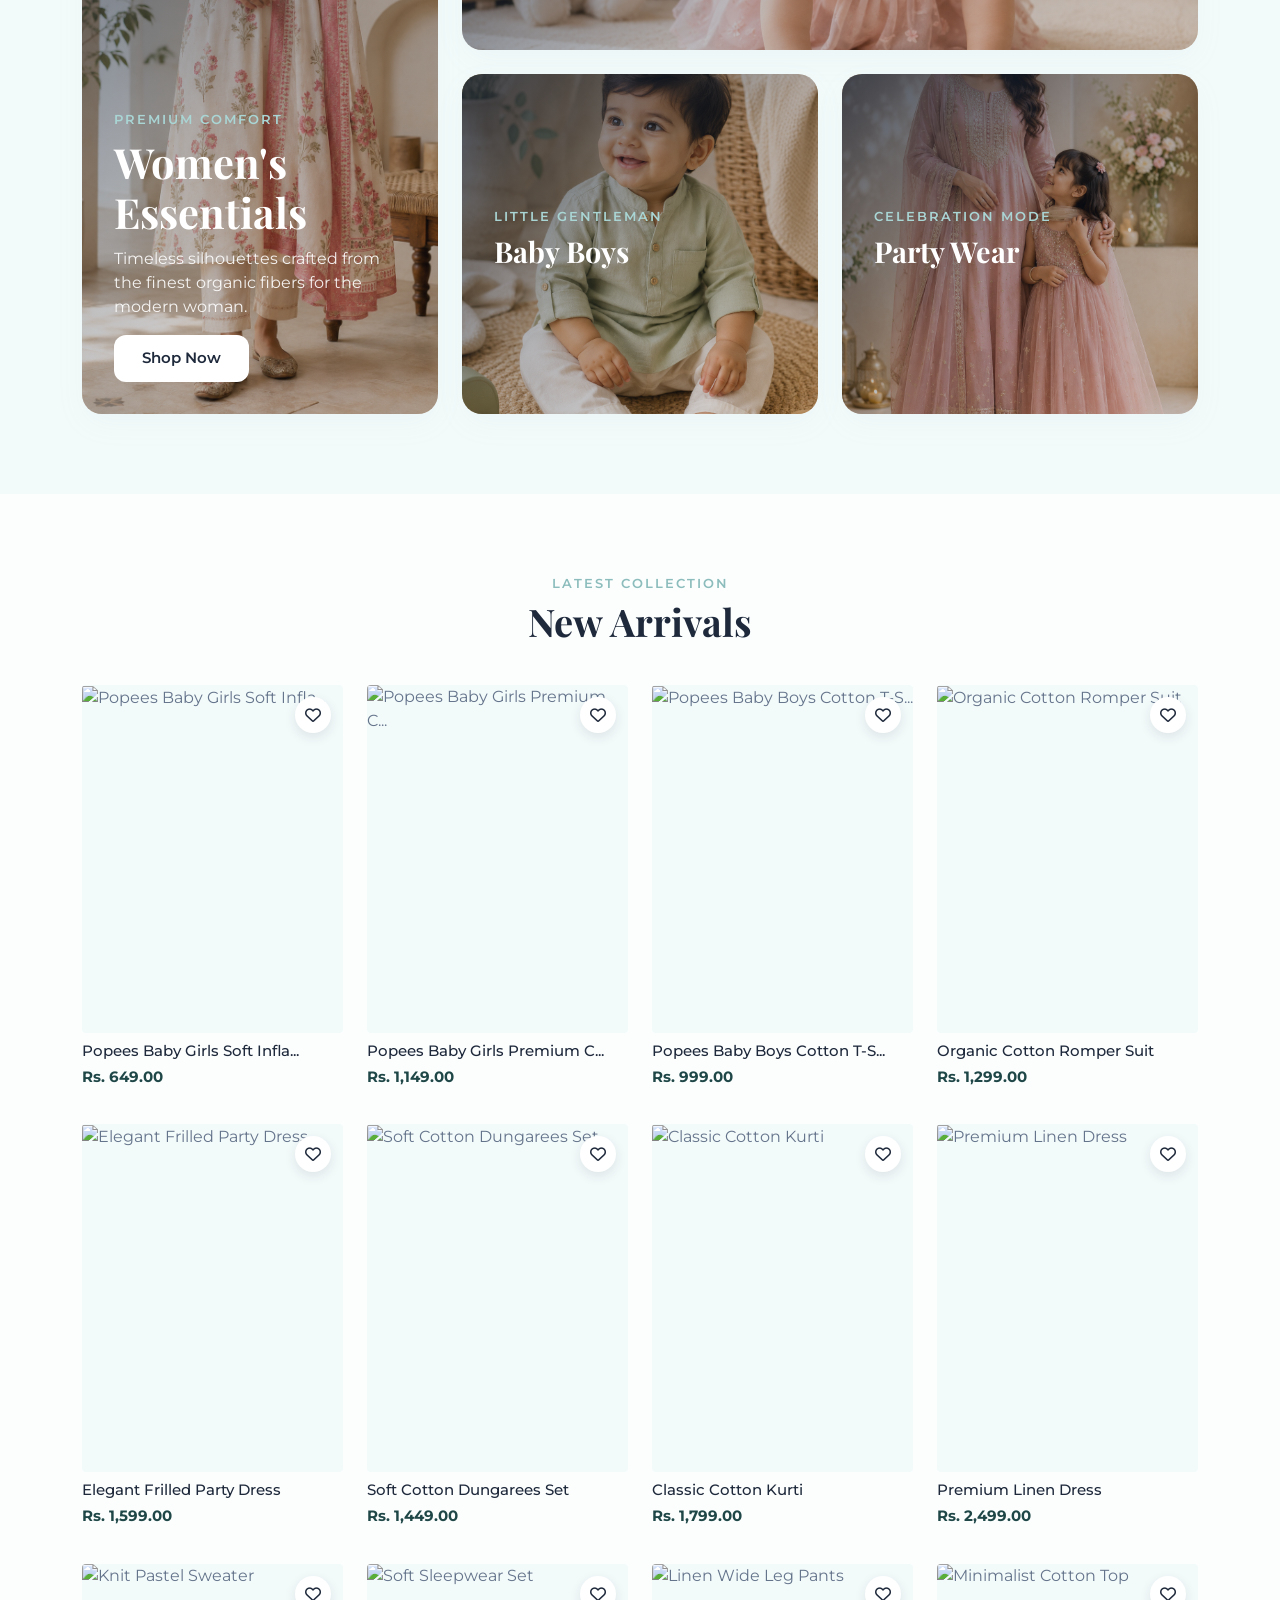
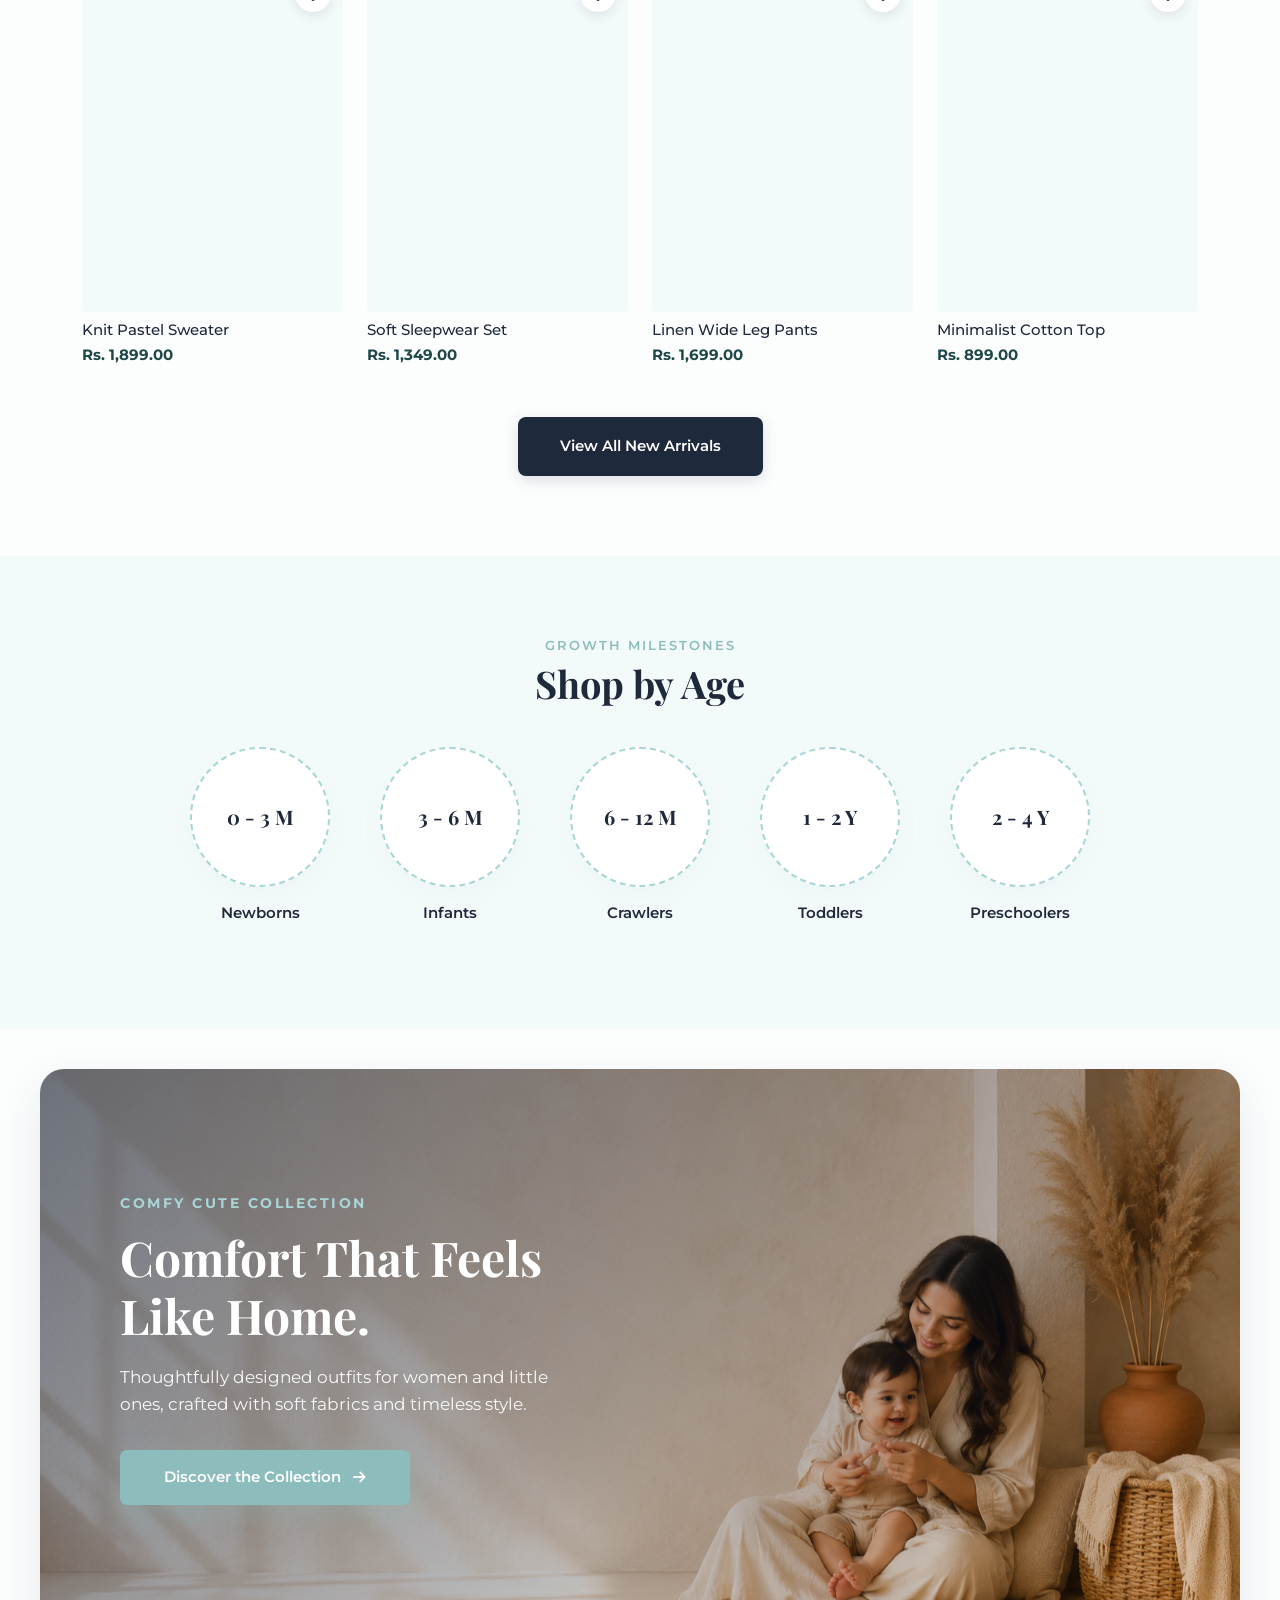
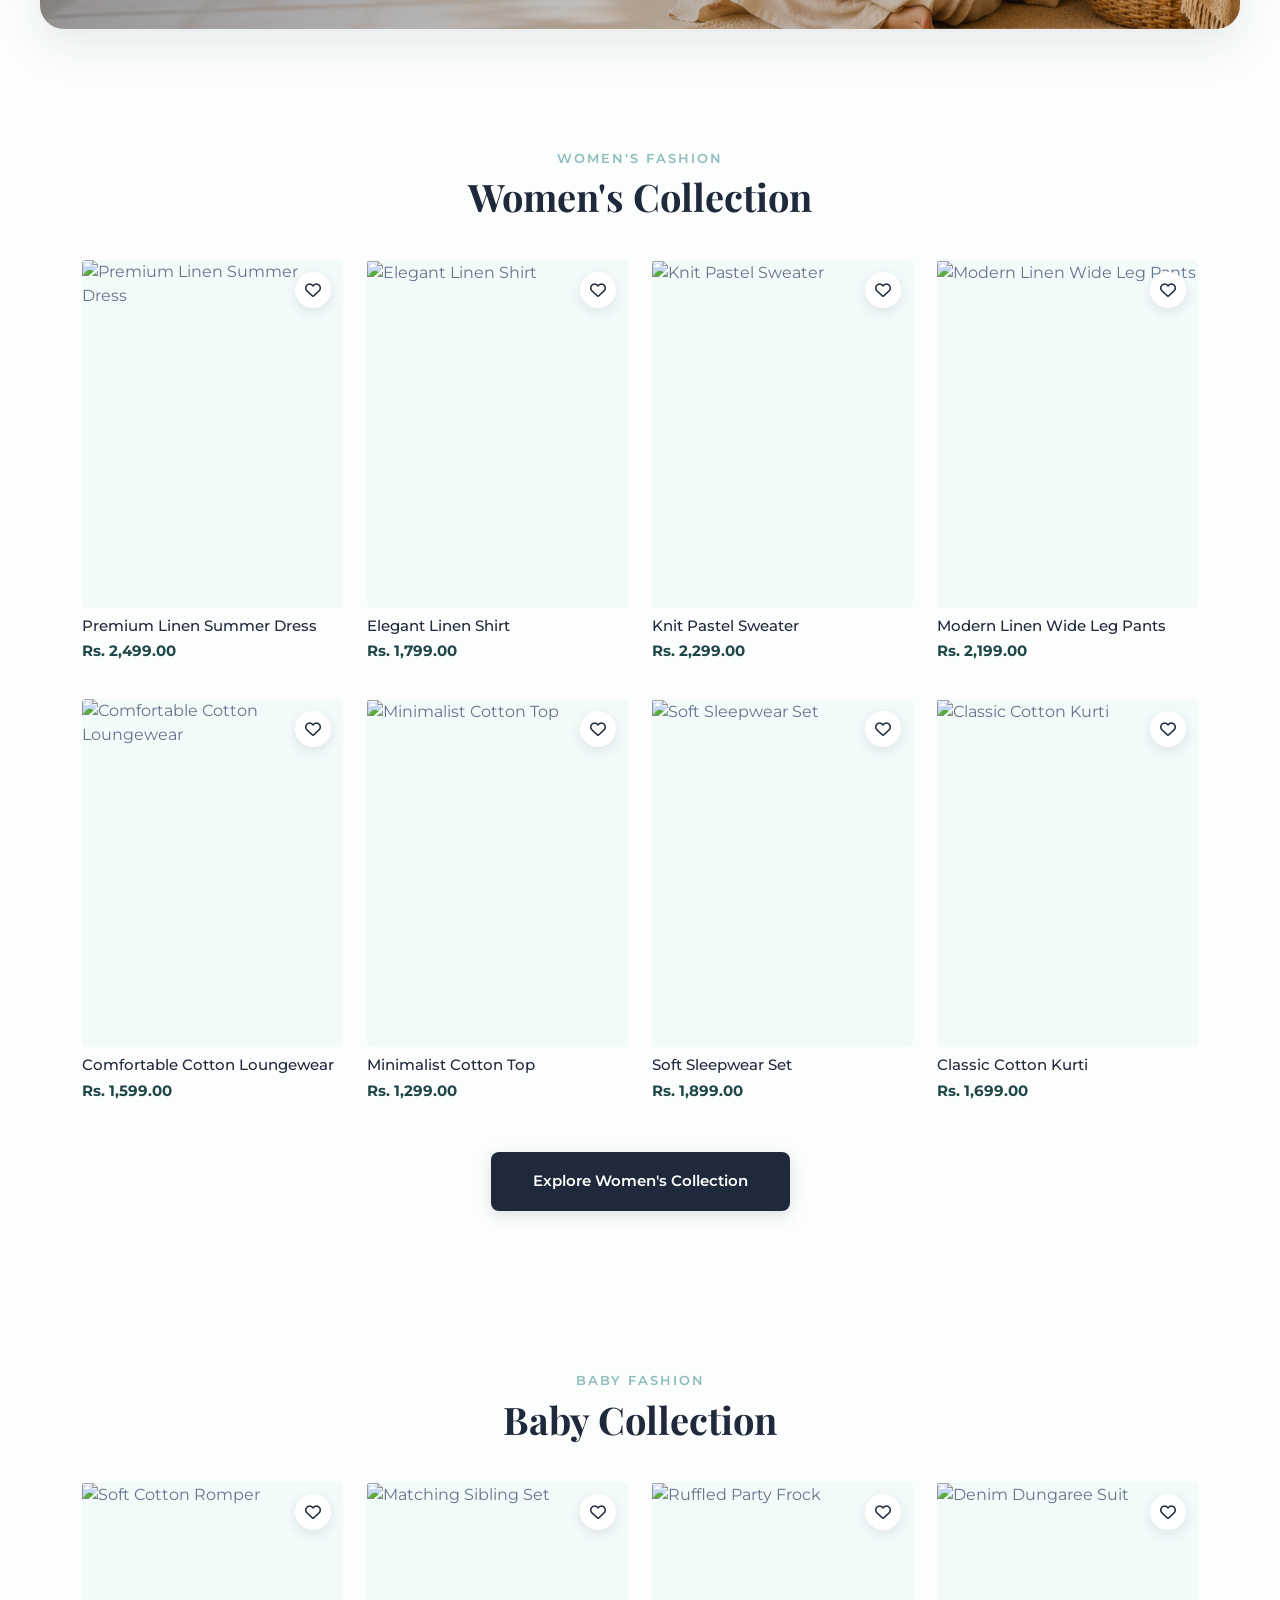
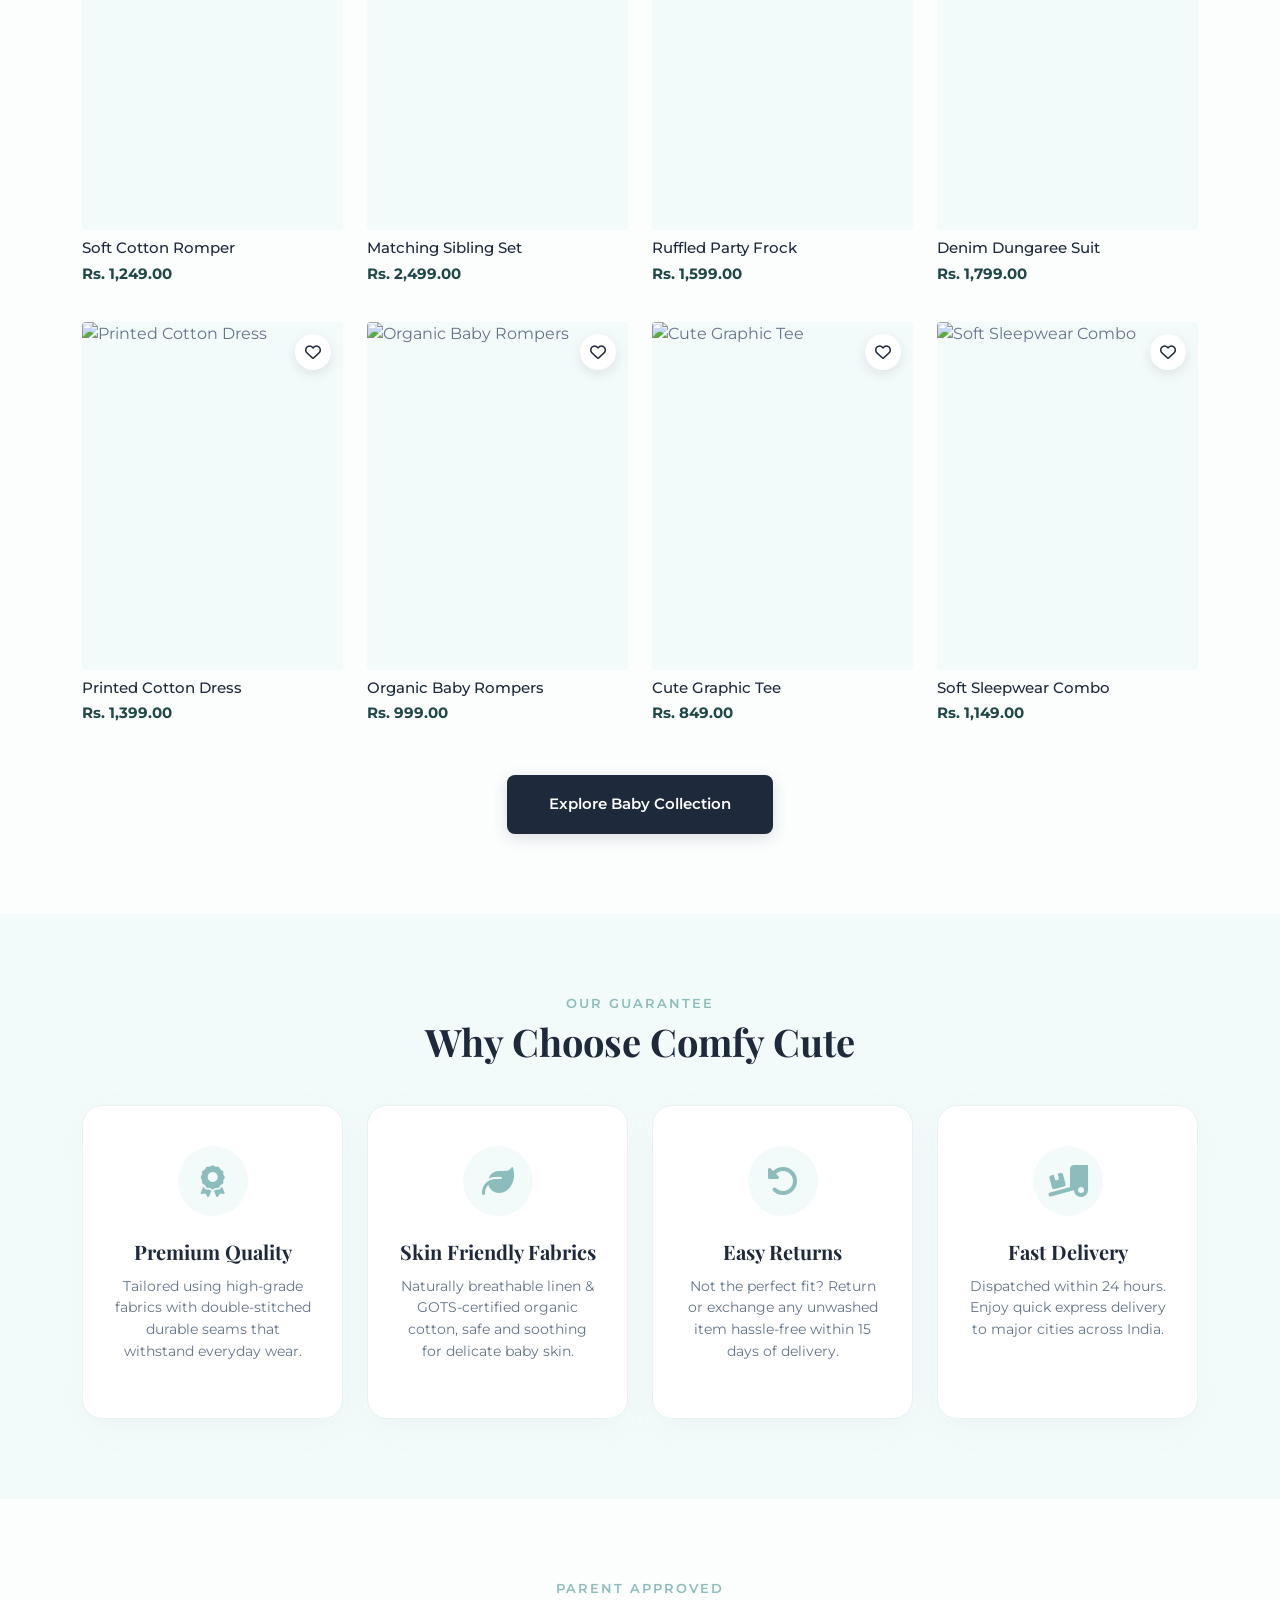
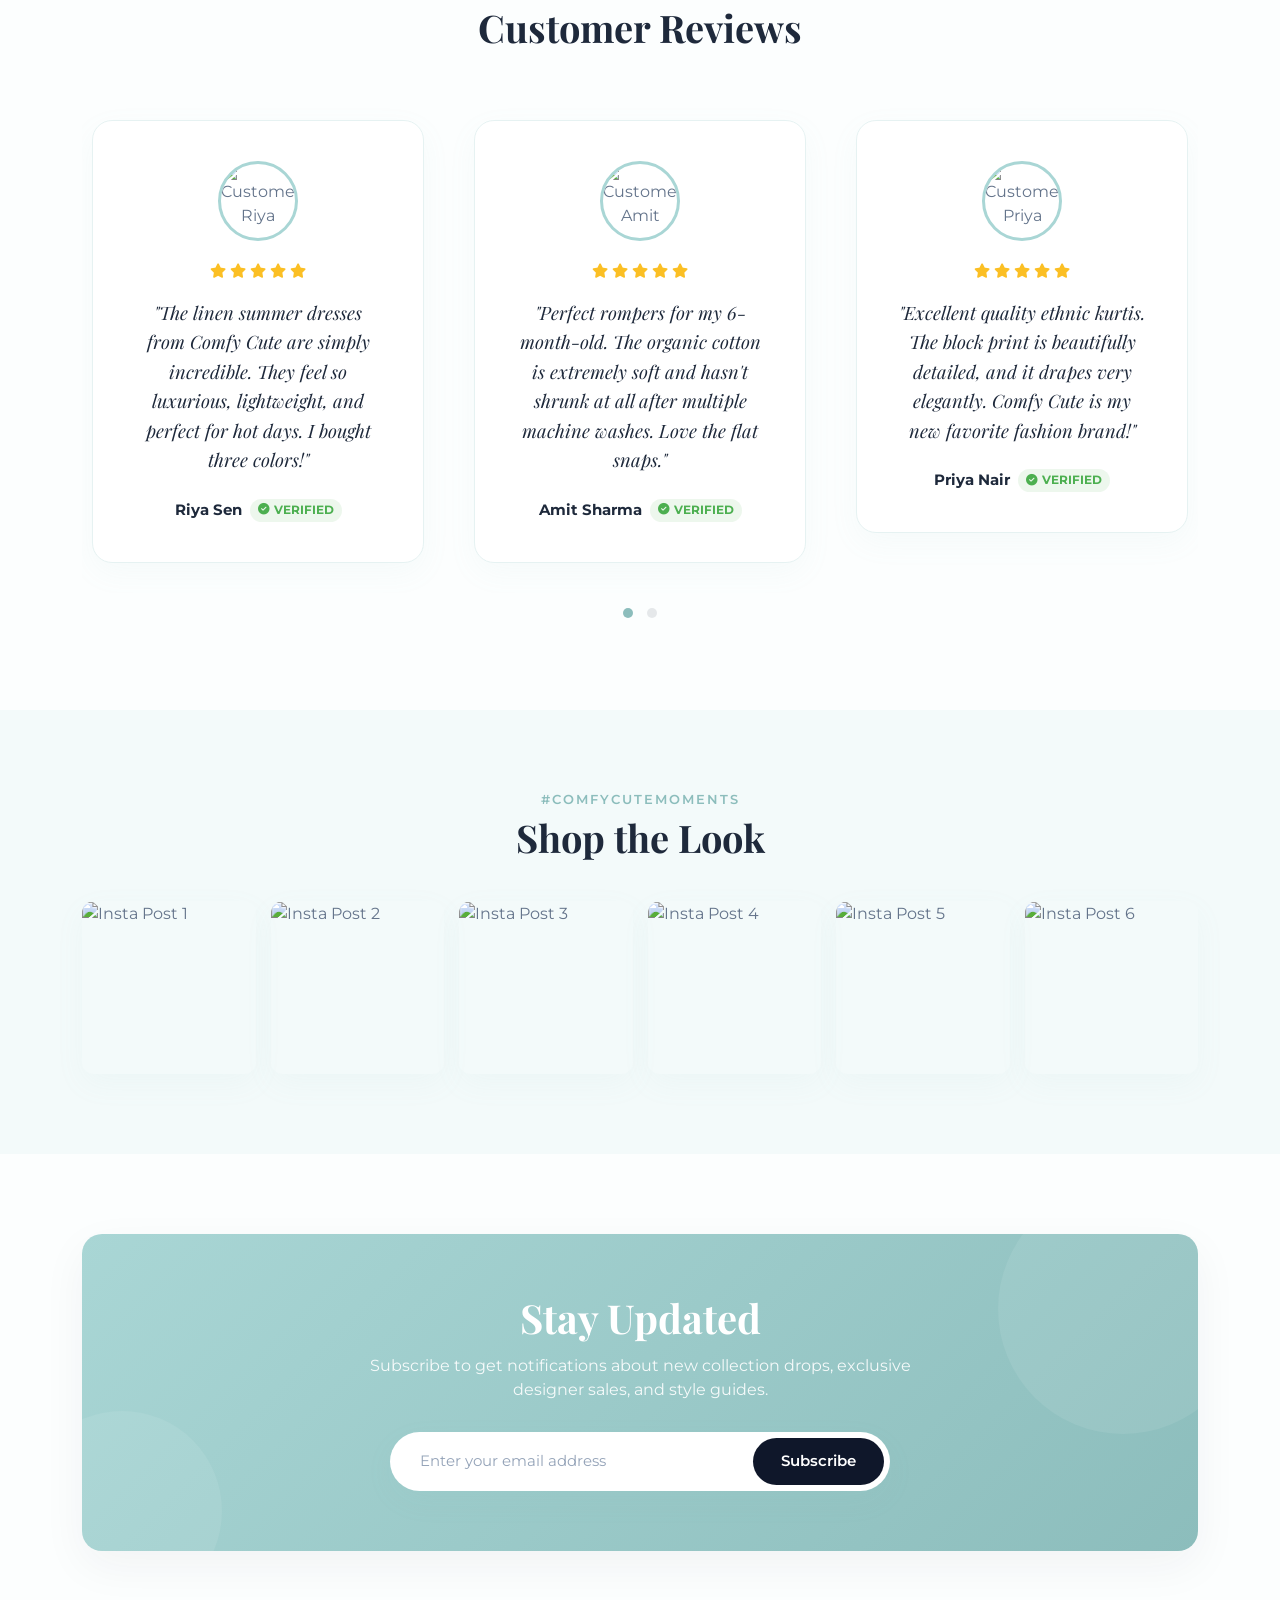
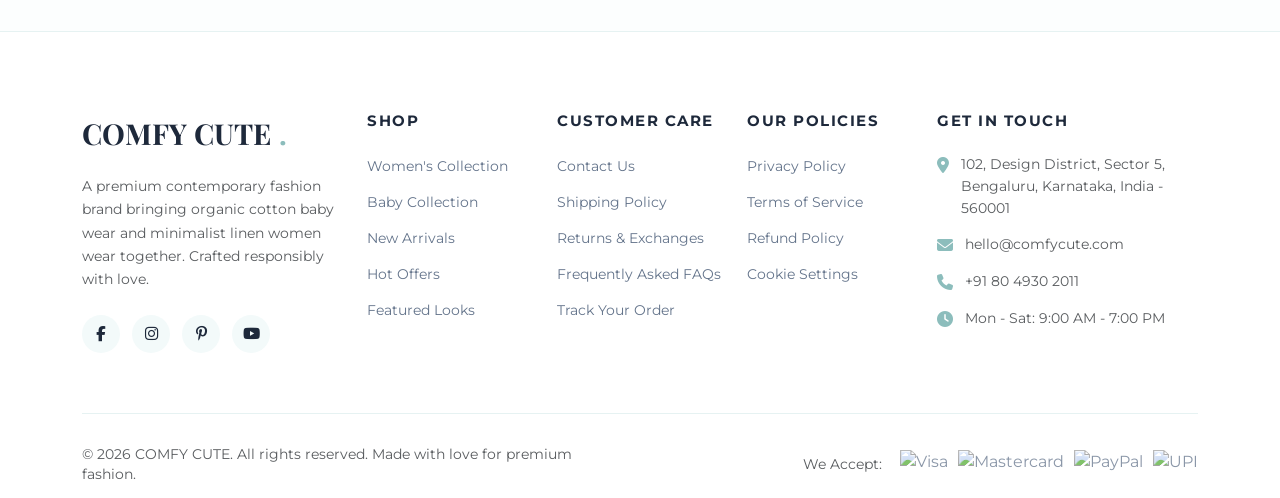
==== commit f1053aca: "cart problem fixed" ====
--- a/index.html
+++ b/index.html
@@ -50,7 +50,7 @@
       <nav class="navbar navbar-expand-lg">
         <!-- Logo -->
         <a class="navbar-brand" href="#home" id="brandLogo">
-          COMFY CUTE <span class="logo-dot"></span>
+          COMFY CUTE 
         </a>
 
         <!-- Hamburger Toggler (Mobile) — plain JS toggle (no Bootstrap Collapse) so the
@@ -1585,7 +1585,9 @@
   <div class="offcanvas offcanvas-end cart-drawer" tabindex="-1" id="cartDrawer" aria-labelledby="cartDrawerLabel">
     <div class="cart-drawer-header d-flex justify-content-between align-items-center">
       <h5 class="cart-drawer-title id" id="cartDrawerLabel">My Shopping Bag</h5>
-      <button type="button" class="btn-close" data-bs-dismiss="offcanvas" aria-label="Close"></button>
+      <button type="button" class="cart-drawer-close" data-bs-dismiss="offcanvas" aria-label="Close">
+        <i class="fa-solid fa-xmark"></i>
+      </button>
     </div>
     <div class="offcanvas-body cart-drawer-body">
       <!-- Cart items container (updated via JS) -->
@@ -1598,9 +1600,9 @@
         <span>Subtotal:</span>
         <span class="cart-subtotal-price">₹0</span>
       </div>
-      <div class="d-grid gap-2">
-        <button class="btn btn-premium btn-premium-primary" onclick="alert('Proceeding to Checkout!');">Proceed to Checkout</button>
-        <button class="btn btn-premium btn-premium-secondary" data-bs-dismiss="offcanvas">Continue Shopping</button>
+      <div class="cart-action-buttons">
+        <button class="btn btn-cart-checkout" onclick="alert('Proceeding to Checkout!');">Proceed to Checkout</button>
+        <button class="btn btn-cart-continue" data-bs-dismiss="offcanvas">Continue Shopping</button>
       </div>
     </div>
   </div>
--- a/css/style.css
+++ b/css/style.css
@@ -753,6 +753,128 @@
   font-weight: 700;
 }
 
+/* Cart Drawer Close Button */
+.cart-drawer-close {
+  position: relative;
+  width: 40px;
+  height: 40px;
+  border-radius: 50%;
+  background-color: rgba(255, 255, 255, 0.15);
+  border: none;
+  color: var(--color-heading);
+  font-size: 1.2rem;
+  display: flex;
+  align-items: center;
+  justify-content: center;
+  cursor: pointer;
+  backdrop-filter: blur(10px);
+  -webkit-backdrop-filter: blur(10px);
+  box-shadow: 0 4px 12px rgba(30, 41, 59, 0.08);
+  transition: var(--transition-smooth);
+  flex-shrink: 0;
+}
+
+.cart-drawer-close:hover {
+  background-color: rgba(255, 255, 255, 0.25);
+  transform: scale(1.08);
+  box-shadow: 0 6px 16px rgba(30, 41, 59, 0.12);
+}
+
+.cart-drawer-close:active {
+  transform: scale(0.95);
+}
+
+/* Cart Action Buttons Container */
+.cart-action-buttons {
+  display: flex;
+  gap: 12px;
+  margin-top: 24px;
+}
+
+@media (max-width: 576px) {
+  .cart-action-buttons {
+    flex-direction: column;
+    gap: 10px;
+  }
+}
+
+/* Continue Shopping Button */
+.btn-cart-continue {
+  flex: 1;
+  background-color: var(--color-white);
+  border: 2px solid var(--color-primary);
+  color: var(--color-primary) !important;
+  border-radius: 8px;
+  padding: 11px 24px;
+  height: 54px;
+  font-weight: 600;
+  font-size: 0.9rem;
+  display: flex;
+  align-items: center;
+  justify-content: center;
+  transition: var(--transition-smooth);
+  cursor: pointer;
+  text-decoration: none;
+}
+
+.btn-cart-continue:hover {
+  background-color: var(--color-bg-alt);
+  transform: translateY(-2px);
+  box-shadow: 0 4px 12px rgba(140, 189, 188, 0.15);
+}
+
+.btn-cart-continue:active {
+  transform: translateY(0);
+}
+
+/* Proceed to Checkout Button */
+.btn-cart-checkout {
+  flex: 1;
+  background-color: var(--color-primary);
+  color: var(--color-white) !important;
+  border: none;
+  border-radius: 8px;
+  padding: 11px 24px;
+  height: 54px;
+  font-weight: 600;
+  font-size: 0.9rem; 
+  display: flex;
+  align-items: center;
+  justify-content: center;
+  transition: var(--transition-smooth);
+  cursor: pointer;
+  box-shadow: 0 4px 15px rgba(140, 189, 188, 0.2);
+  text-decoration: none;
+}
+
+.btn-cart-checkout:hover {
+  background-color: var(--color-primary-hover);
+  transform: translateY(-3px);
+  box-shadow: 0 8px 24px rgba(140, 189, 188, 0.3);
+}
+
+.btn-cart-checkout:active {
+  transform: translateY(-1px);
+}
+
+@media (max-width: 576px) {
+  .btn-cart-continue,
+  .btn-cart-checkout {
+    height: 42px;
+    padding: 10px 20px;
+    font-size: 0.85rem;
+  }
+}
+
+/* Fix Cart Drawer Z-index and Position */
+.offcanvas {
+  z-index: 1080 !important;
+}
+
+.offcanvas-backdrop {
+  z-index: 1070 !important;
+}
+
 /* =============================================
    HERO SLIDER — Full-Width, 100vh Premium Carousel
    ============================================= */
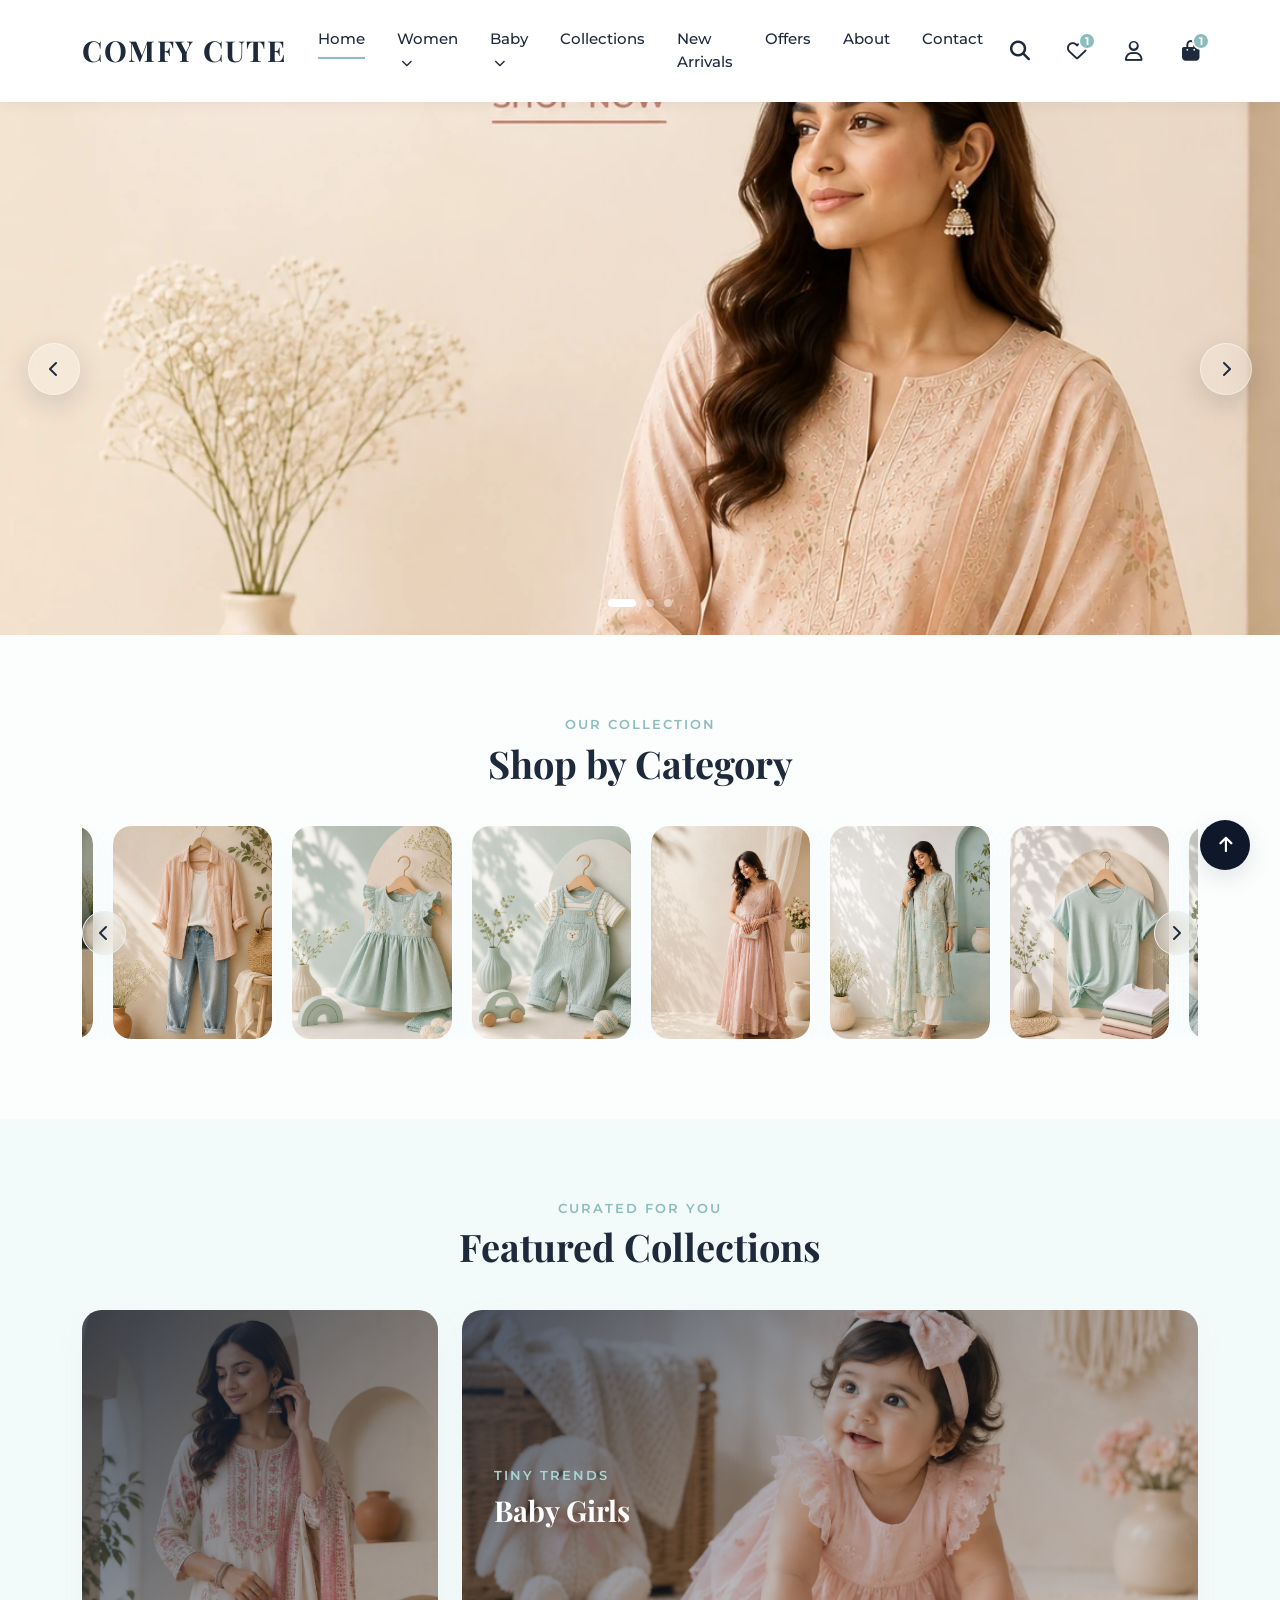
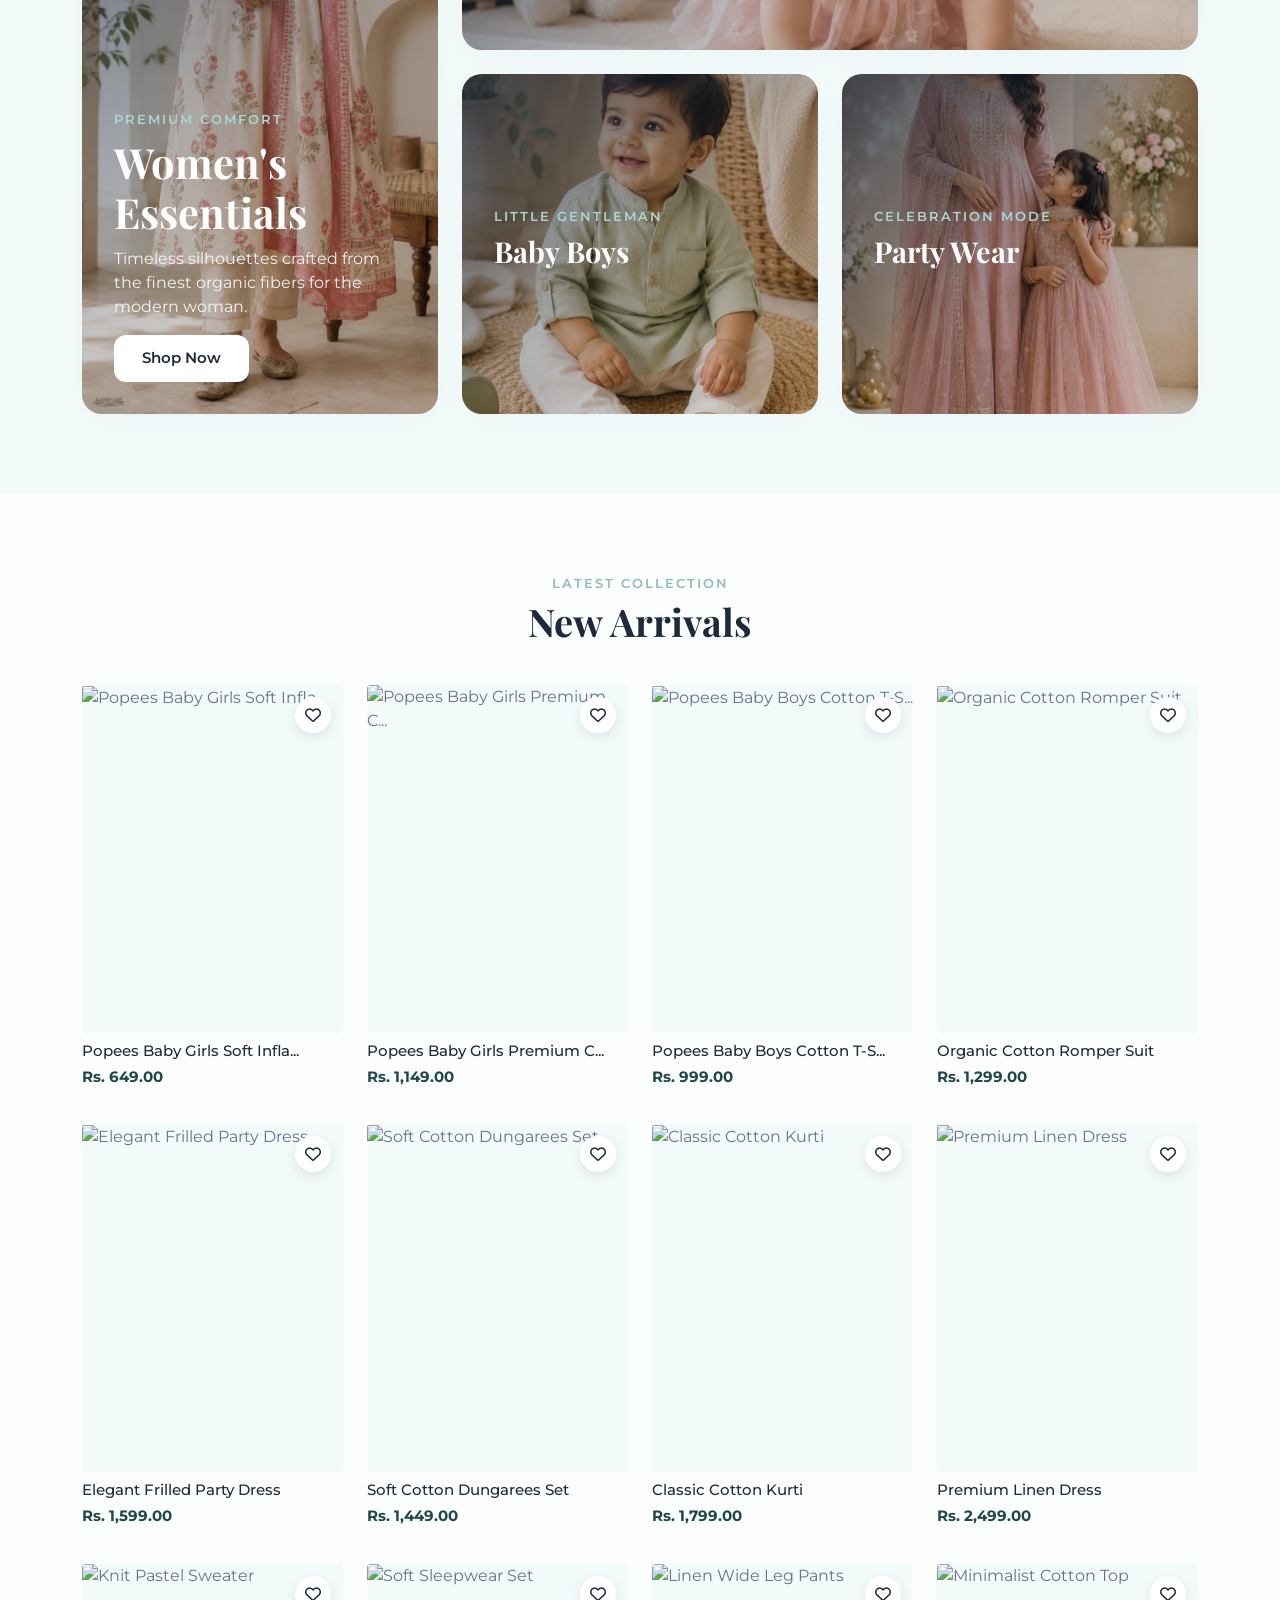
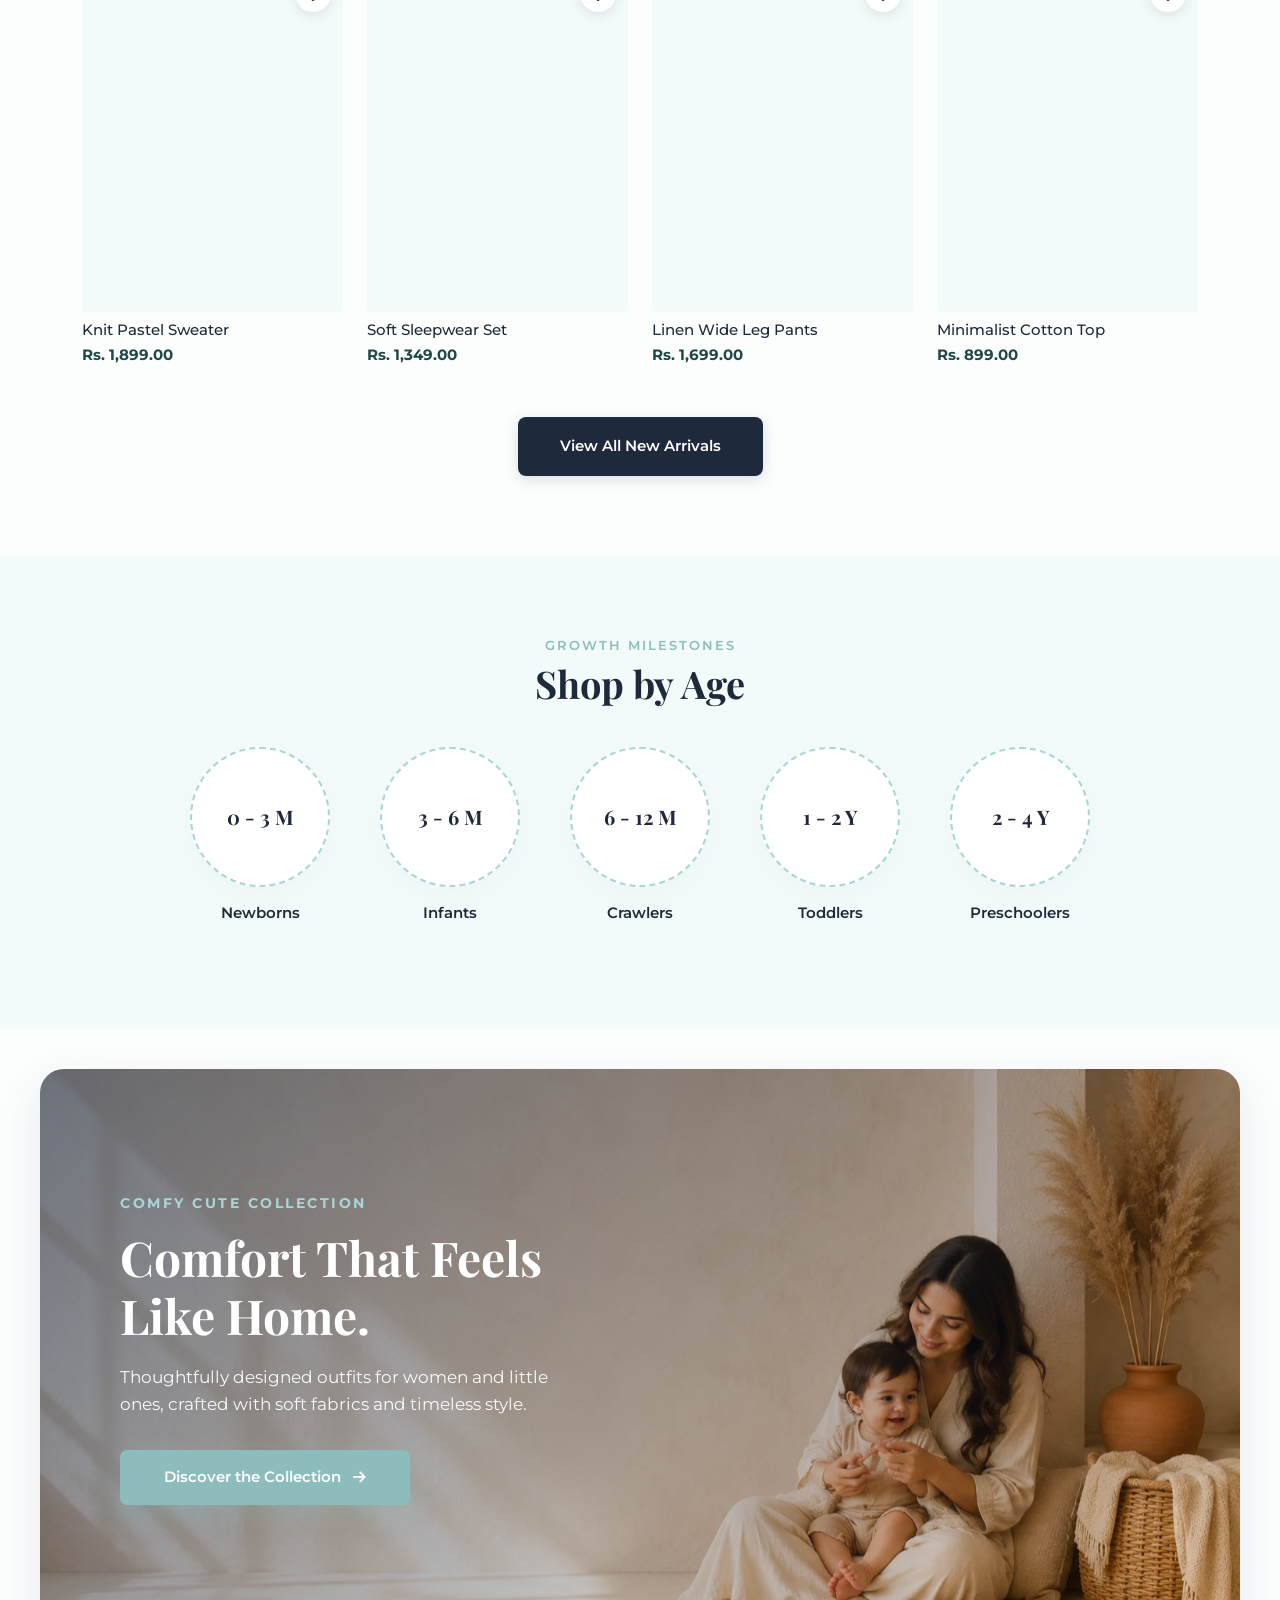
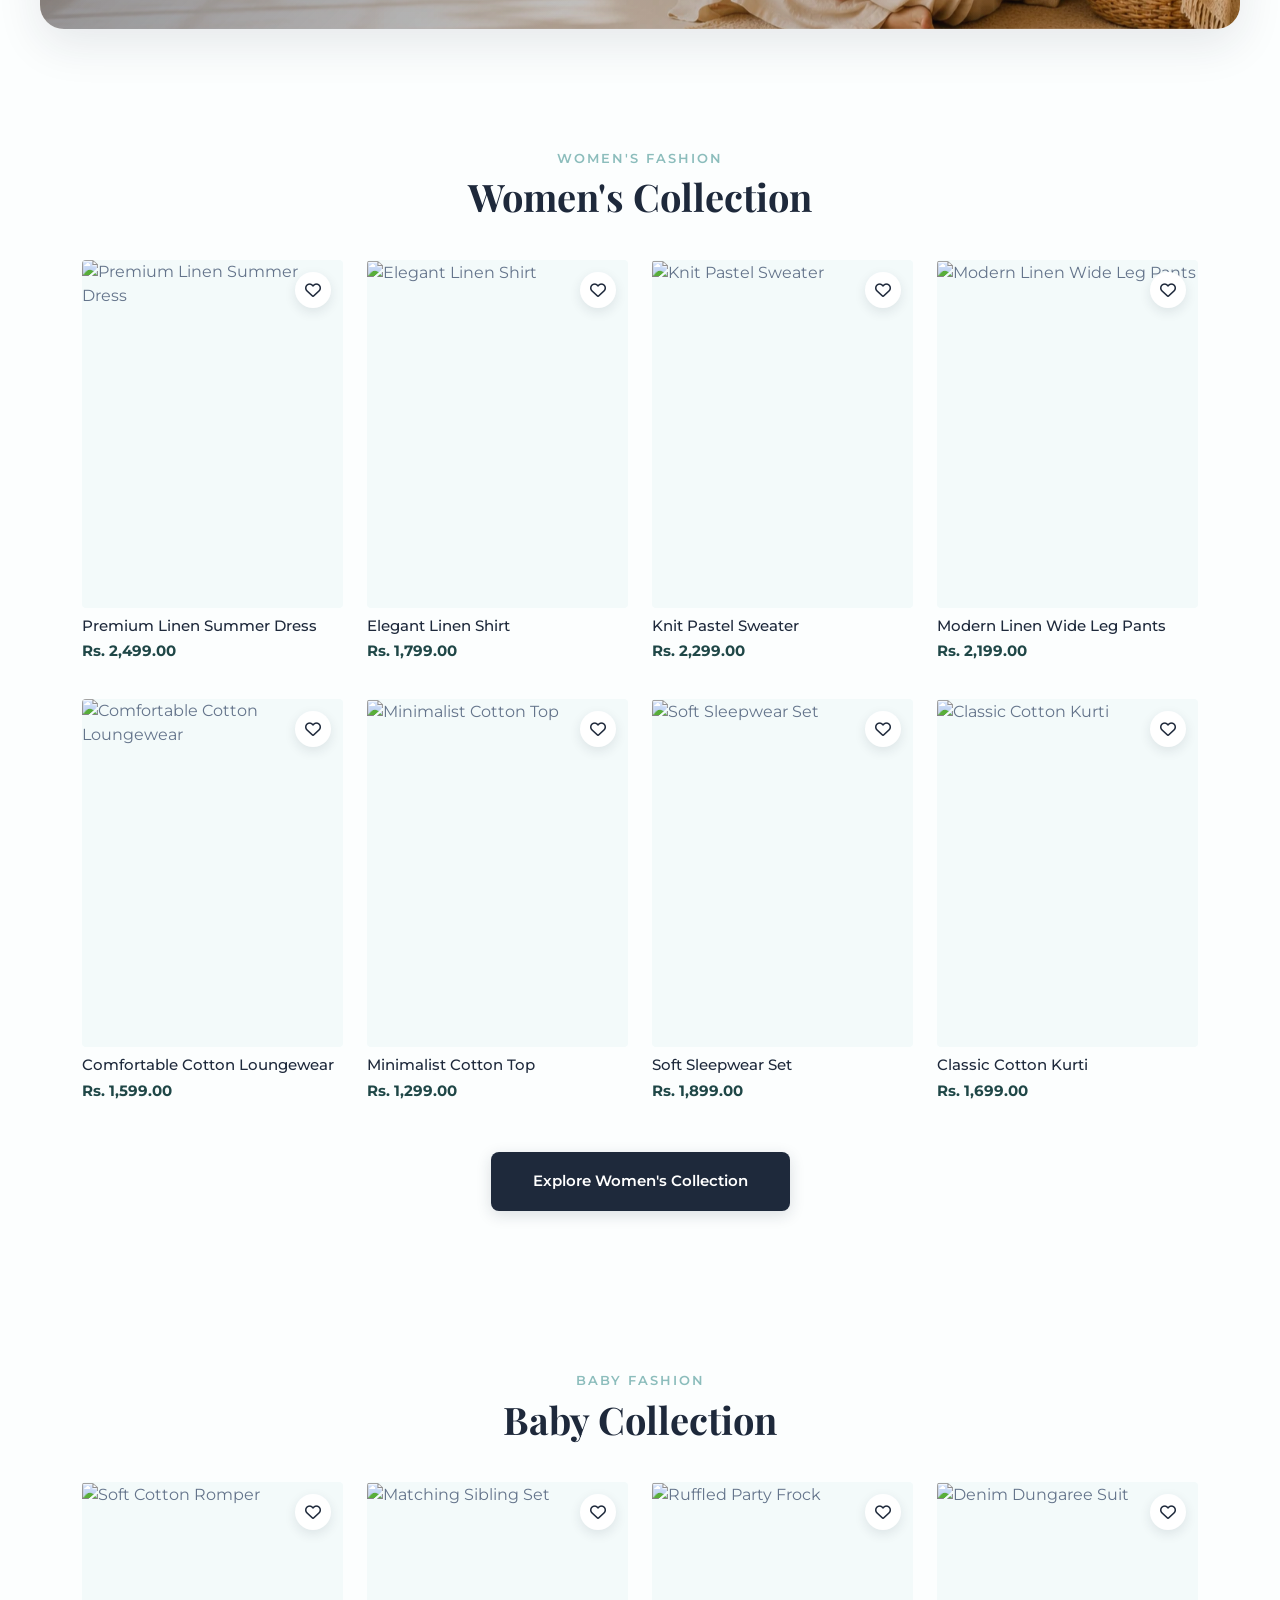
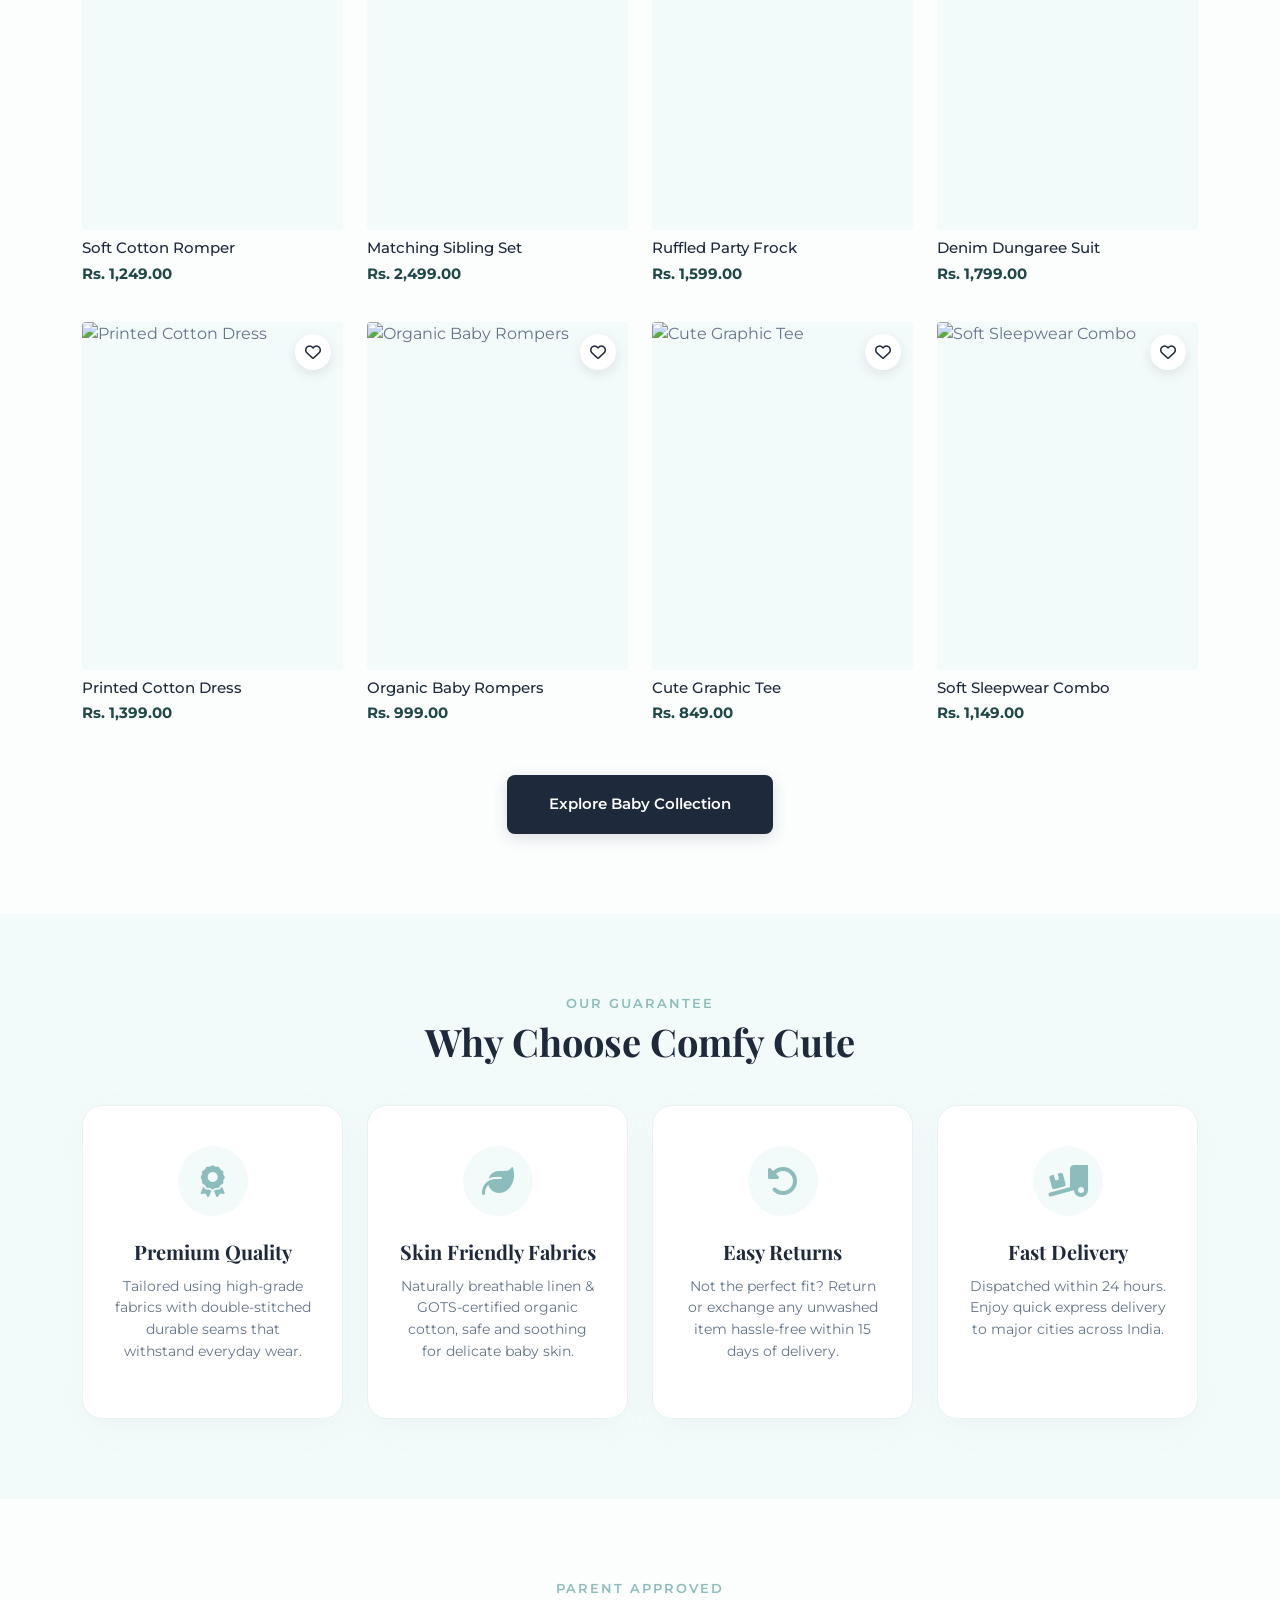
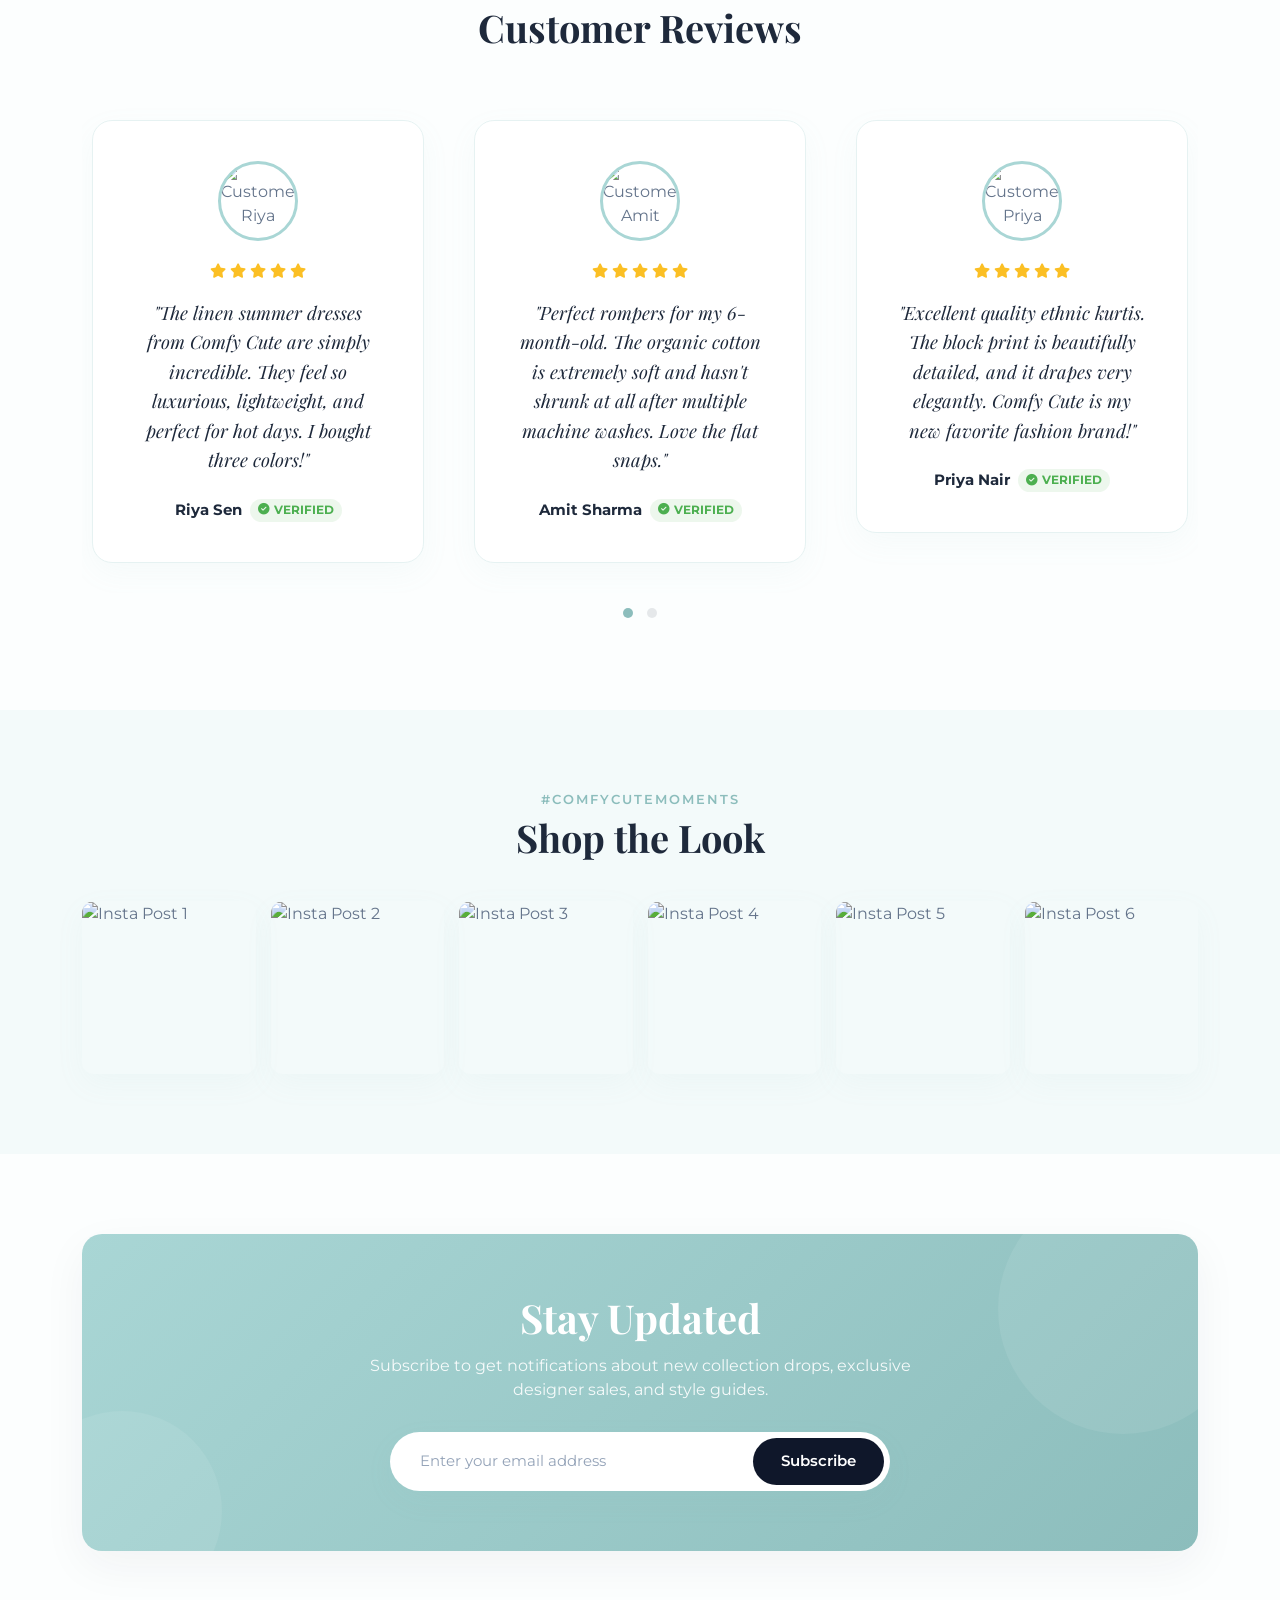
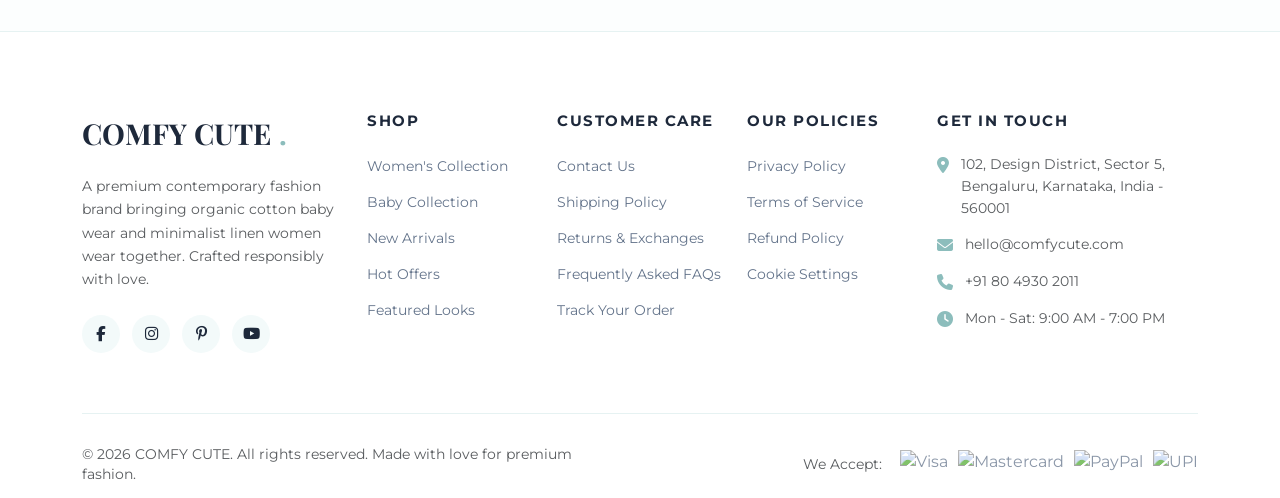
==== commit 17ebe8c8: "images converted to webp" ====
--- a/index.html
+++ b/index.html
@@ -423,9 +423,9 @@
       <div class="hero-slide">
         <a href="#women" class="hero-slide-link" aria-label="Shop Women's Collection">
           <picture>
-            <source media="(max-width: 767px)" srcset="assets/images/hero_slide_mobile3.png">
+            <source media="(max-width: 767px)" srcset="assets/images/hero_slide_mobile3.webp">
             <img
-              src="assets/images/hero_slide_desktop1.png"
+              src="assets/images/hero_slide_desktop1.webp"
               alt="Women's Collection — COMFY CUTE"
               class="hero-slide-img"
               loading="eager"
@@ -438,9 +438,9 @@
       <div class="hero-slide">
         <a href="#baby" class="hero-slide-link" aria-label="Shop Baby Collection">
           <picture>
-            <source media="(max-width: 767px)" srcset="assets/images/hero_slide_mobile2.png">
+            <source media="(max-width: 767px)" srcset="assets/images/hero_slide_mobile2.webp">
             <img
-              src="assets/images/hero_slide_desktop2.png"
+              src="assets/images/hero_slide_desktop2.webp"
               alt="Baby Collection — COMFY CUTE"
               class="hero-slide-img"
               loading="lazy"
@@ -453,9 +453,9 @@
       <div class="hero-slide">
         <a href="#bestsellers" class="hero-slide-link" aria-label="Shop New Arrivals">
           <picture>
-            <source media="(max-width: 767px)" srcset="assets/images/hero_slide_mobile1.png">
+            <source media="(max-width: 767px)" srcset="assets/images/hero_slide_mobile1.webp">
             <img
-              src="assets/images/hero_slide_desktop3.png"
+              src="assets/images/hero_slide_desktop3.webp"
               alt="New Arrivals — COMFY CUTE"
               class="hero-slide-img"
               loading="lazy"
@@ -491,7 +491,7 @@
           
           <div class="category-card">
             <div class="category-card-img">
-              <img src="assets/images/catcasual.png" alt="Casual Wear" loading="lazy">
+              <img src="assets/images/catcasual.webp" alt="Casual Wear" loading="lazy">
               <div class="category-card-overlay">
                 <h4 class="category-card-title">Casual Wear</h4>
               </div>
@@ -509,7 +509,7 @@
 
           <div class="category-card">
             <div class="category-card-img">
-              <img src="assets/images/catbabygirl.png" alt="Baby Girls" loading="lazy">
+              <img src="assets/images/catbabygirl.webp" alt="Baby Girls" loading="lazy">
               <div class="category-card-overlay">
                 <h4 class="category-card-title">Baby Girls</h4>
               </div>
@@ -518,7 +518,7 @@
 
           <div class="category-card">
             <div class="category-card-img">
-              <img src="assets/images/catbabyboys.png" alt="Baby Boys" loading="lazy">
+              <img src="assets/images/catbabyboys.webp" alt="Baby Boys" loading="lazy">
               <div class="category-card-overlay">
                 <h4 class="category-card-title">Baby Boys</h4>
               </div>
@@ -536,7 +536,7 @@
 
           <div class="category-card">
             <div class="category-card-img">
-              <img src="assets/images/catparty.png" alt="Party Wear" loading="lazy">
+              <img src="assets/images/catparty.webp" alt="Party Wear" loading="lazy">
               <div class="category-card-overlay">
                 <h4 class="category-card-title">Party Wear</h4>
               </div>
@@ -545,7 +545,7 @@
 
           <div class="category-card">
             <div class="category-card-img">
-              <img src="assets/images/catkurta.png" alt="Kurtas" loading="lazy">
+              <img src="assets/images/catkurta.webp" alt="Kurtas" loading="lazy">
               <div class="category-card-overlay">
                 <h4 class="category-card-title">Kurtas</h4>
               </div>
@@ -563,7 +563,7 @@
 
           <div class="category-card">
             <div class="category-card-img">
-              <img src="assets/images/cattshirt.png" alt="T-Shirts" loading="lazy">
+              <img src="assets/images/cattshirt.webp" alt="T-Shirts" loading="lazy">
               <div class="category-card-overlay">
                 <h4 class="category-card-title">T-Shirts</h4>
               </div>
@@ -572,7 +572,7 @@
 
           <div class="category-card">
             <div class="category-card-img">
-              <img src="assets/images/catjeans.png" alt="Jeans" loading="lazy">
+              <img src="assets/images/catjeans.webp" alt="Jeans" loading="lazy">
               <div class="category-card-overlay">
                 <h4 class="category-card-title">Jeans</h4>
               </div>
@@ -590,7 +590,7 @@
 
           <div class="category-card">
             <div class="category-card-img">
-              <img src="assets/images/catethnic.png" alt="Ethnic Wear" loading="lazy">
+              <img src="assets/images/catethnic.webp" alt="Ethnic Wear" loading="lazy">
               <div class="category-card-overlay">
                 <h4 class="category-card-title">Ethnic Wear</h4>
               </div>
@@ -615,7 +615,7 @@
       <div class="featured-grid">
         <!-- Large Left Card: Women's Essentials -->
         <div class="featured-card featured-card-main">
-          <img src="assets/images/women.png" alt="Women's Essentials" class="featured-card-img">
+          <img src="assets/images/women.webp" alt="Women's Essentials" class="featured-card-img">
           <div class="featured-card-overlay">
             <span class="featured-card-tag">Premium Comfort</span>
             <h3 class="featured-card-title">Women's Essentials</h3>
@@ -626,7 +626,7 @@
 
         <!-- Top Right Card: Baby Girls -->
         <div class="featured-card featured-card-top">
-          <img src="assets/images/baby.png" alt="Baby Girls" class="featured-card-img">
+          <img src="assets/images/baby.webp" alt="Baby Girls" class="featured-card-img">
           <div class="featured-card-overlay">
             <span class="featured-card-tag">Tiny Trends</span>
             <h3 class="featured-card-title">Baby Girls</h3>
@@ -637,7 +637,7 @@
 
         <!-- Bottom Left Card: Baby Boys -->
         <div class="featured-card featured-card-bottom">
-          <img src="assets/images/babyboy.png" alt="Baby Boys" class="featured-card-img">
+          <img src="assets/images/babyboy.webp" alt="Baby Boys" class="featured-card-img">
           <div class="featured-card-overlay">
             <span class="featured-card-tag">Little Gentleman</span>
             <h3 class="featured-card-title">Baby Boys</h3>
@@ -648,7 +648,7 @@
 
         <!-- Bottom Right Card: Party Wear -->
         <div class="featured-card featured-card-bottom">
-          <img src="assets/images/partywear.png" alt="Party Wear" class="featured-card-img">
+          <img src="assets/images/partywear.webp" alt="Party Wear" class="featured-card-img">
           <div class="featured-card-overlay">
             <span class="featured-card-tag">Celebration Mode</span>
             <h3 class="featured-card-title">Party Wear</h3>
@@ -887,7 +887,7 @@
   <section class="editorial-banner-section">
     <div class="container-fluid">
       <div class="editorial-banner">
-        <img src="assets/images/banner.png" alt="Mother and child in comfortable fashion" class="editorial-banner-bg">
+        <img src="assets/images/banner.webp" alt="Mother and child in comfortable fashion" class="editorial-banner-bg">
         <div class="editorial-banner-overlay"></div>
 
         <div class="editorial-banner-content">
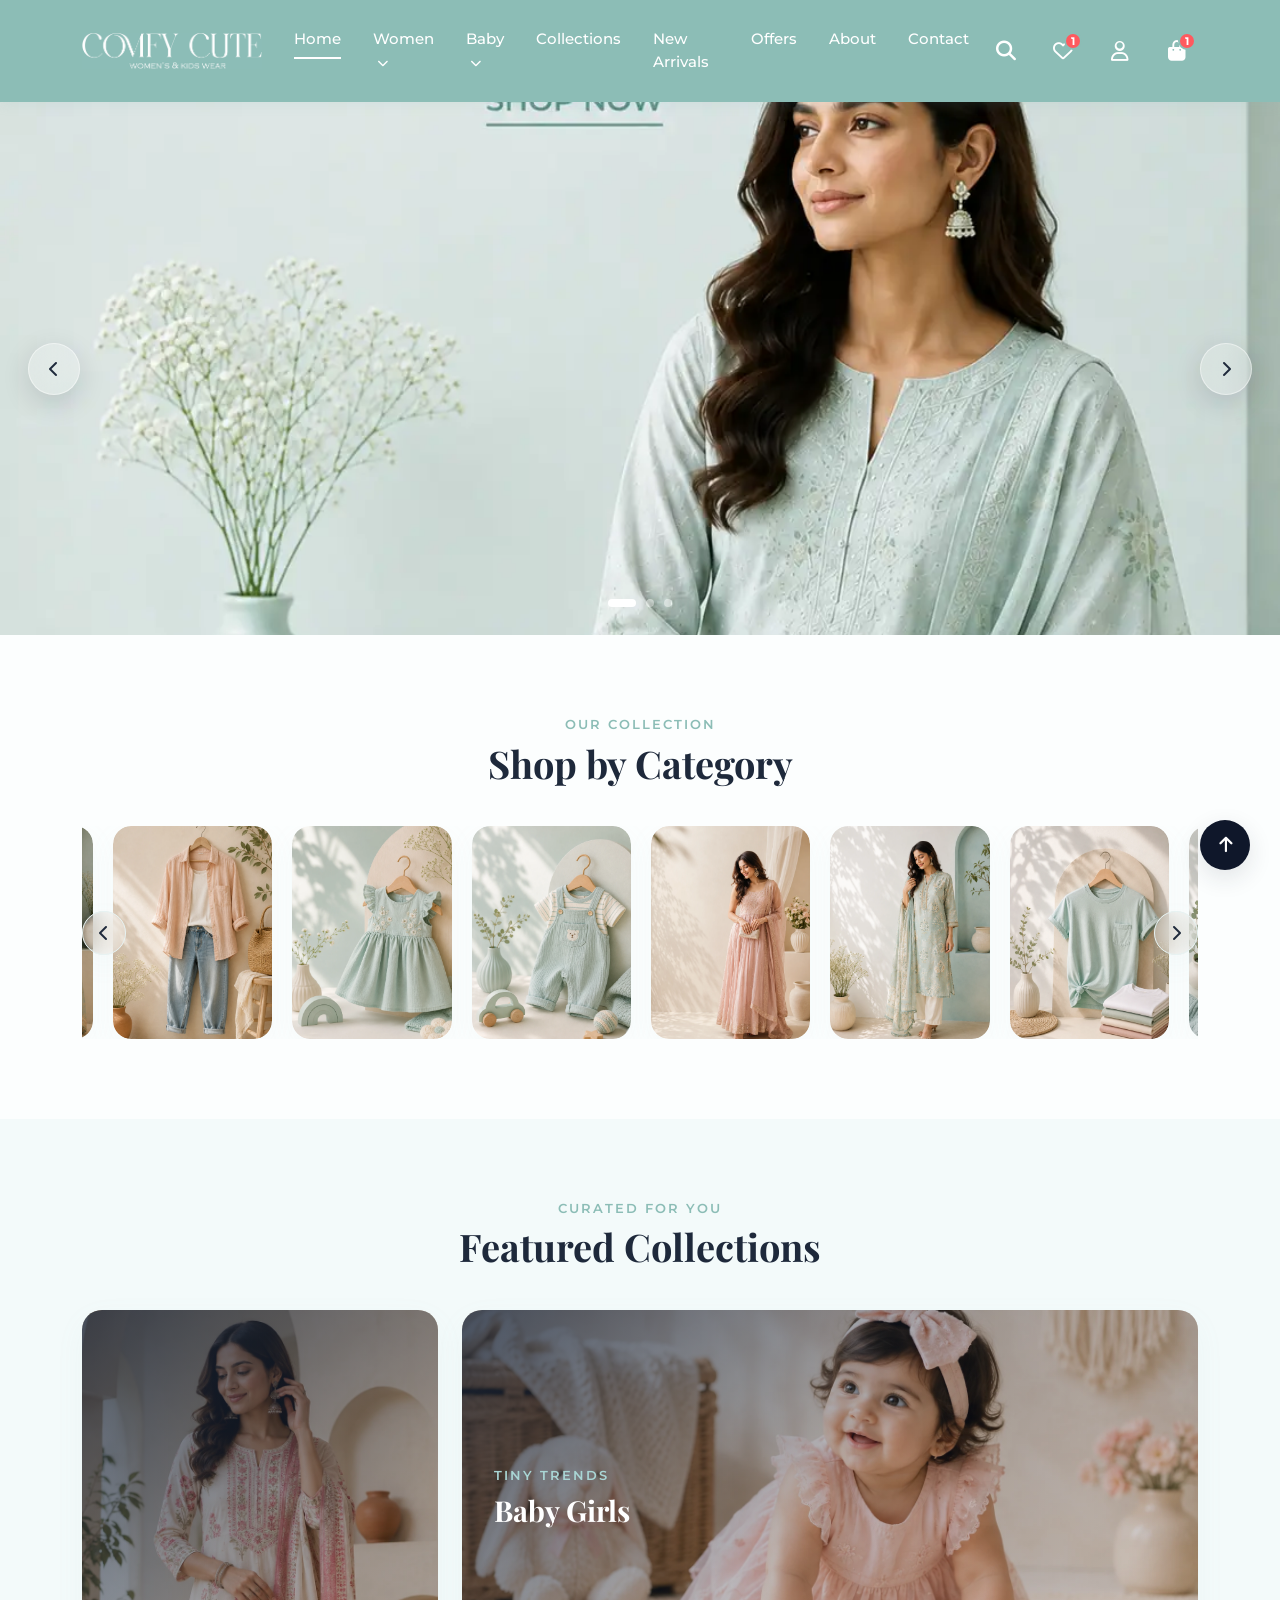
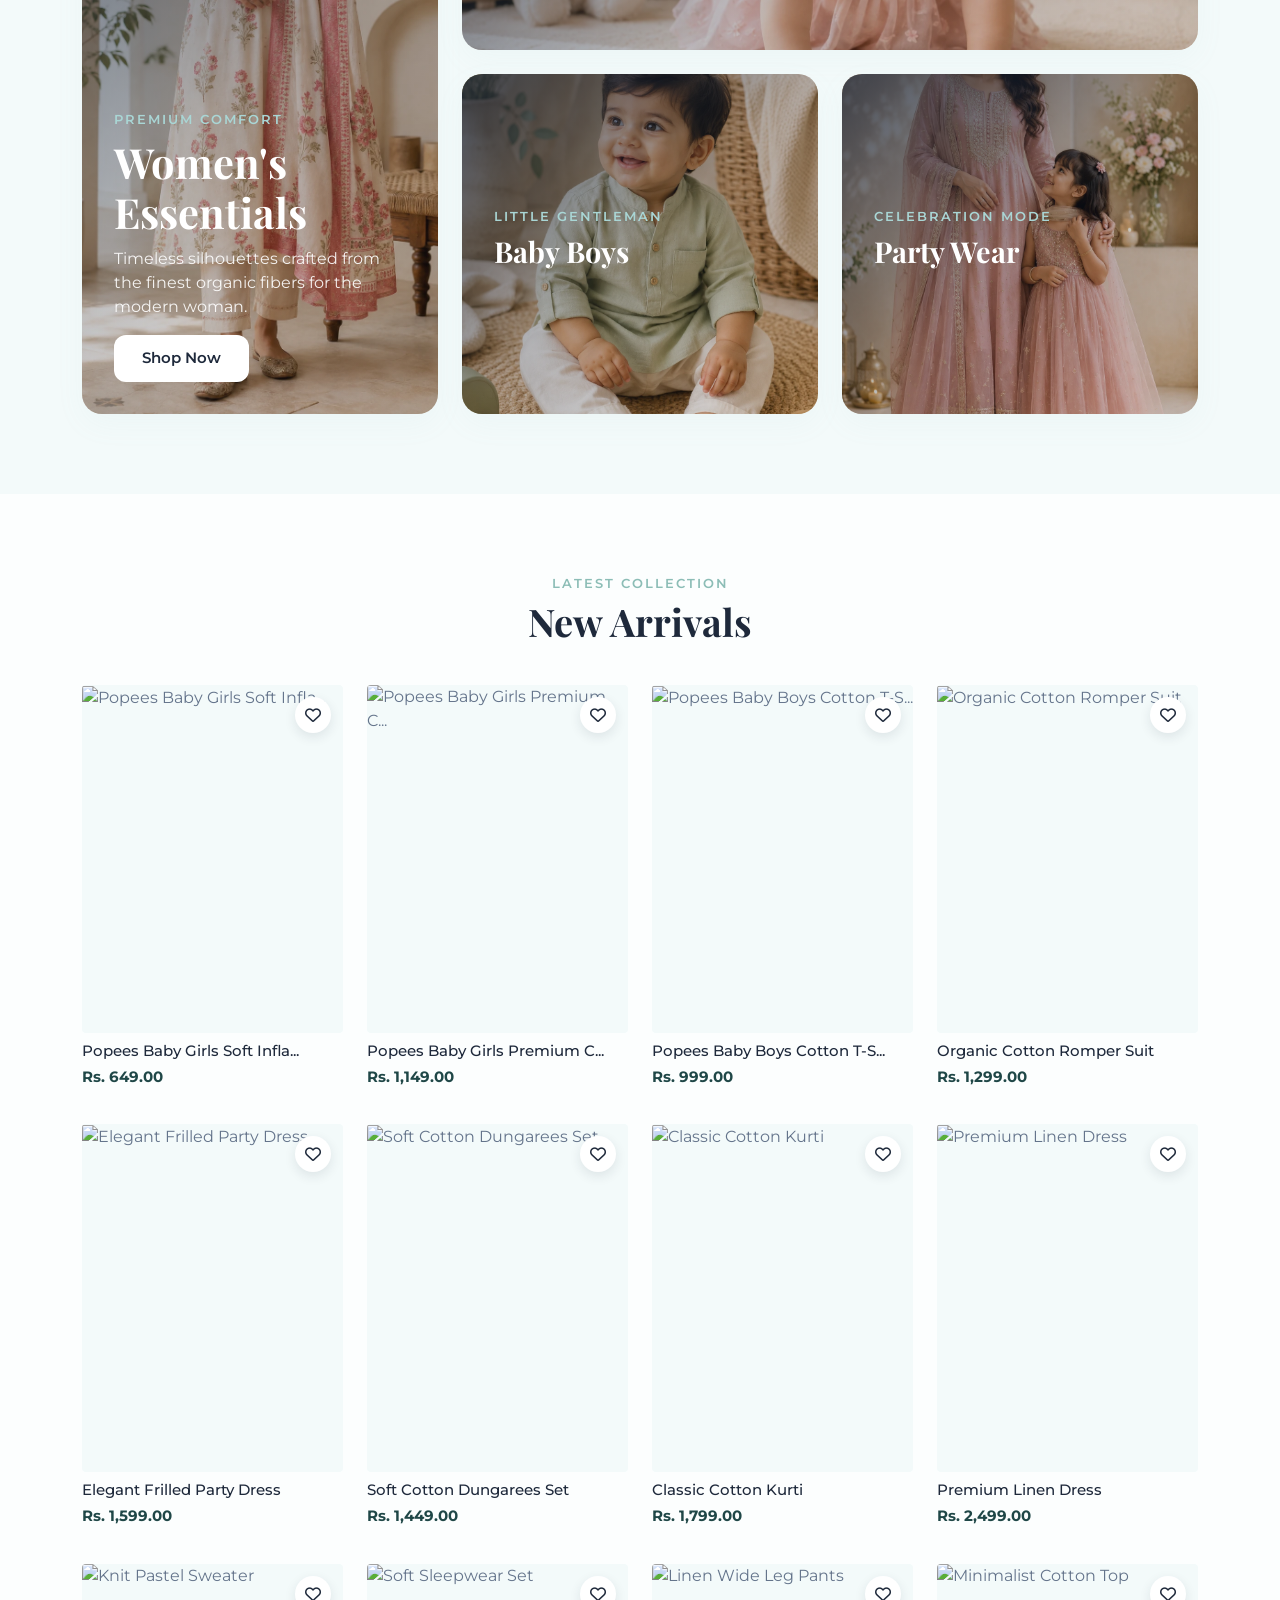
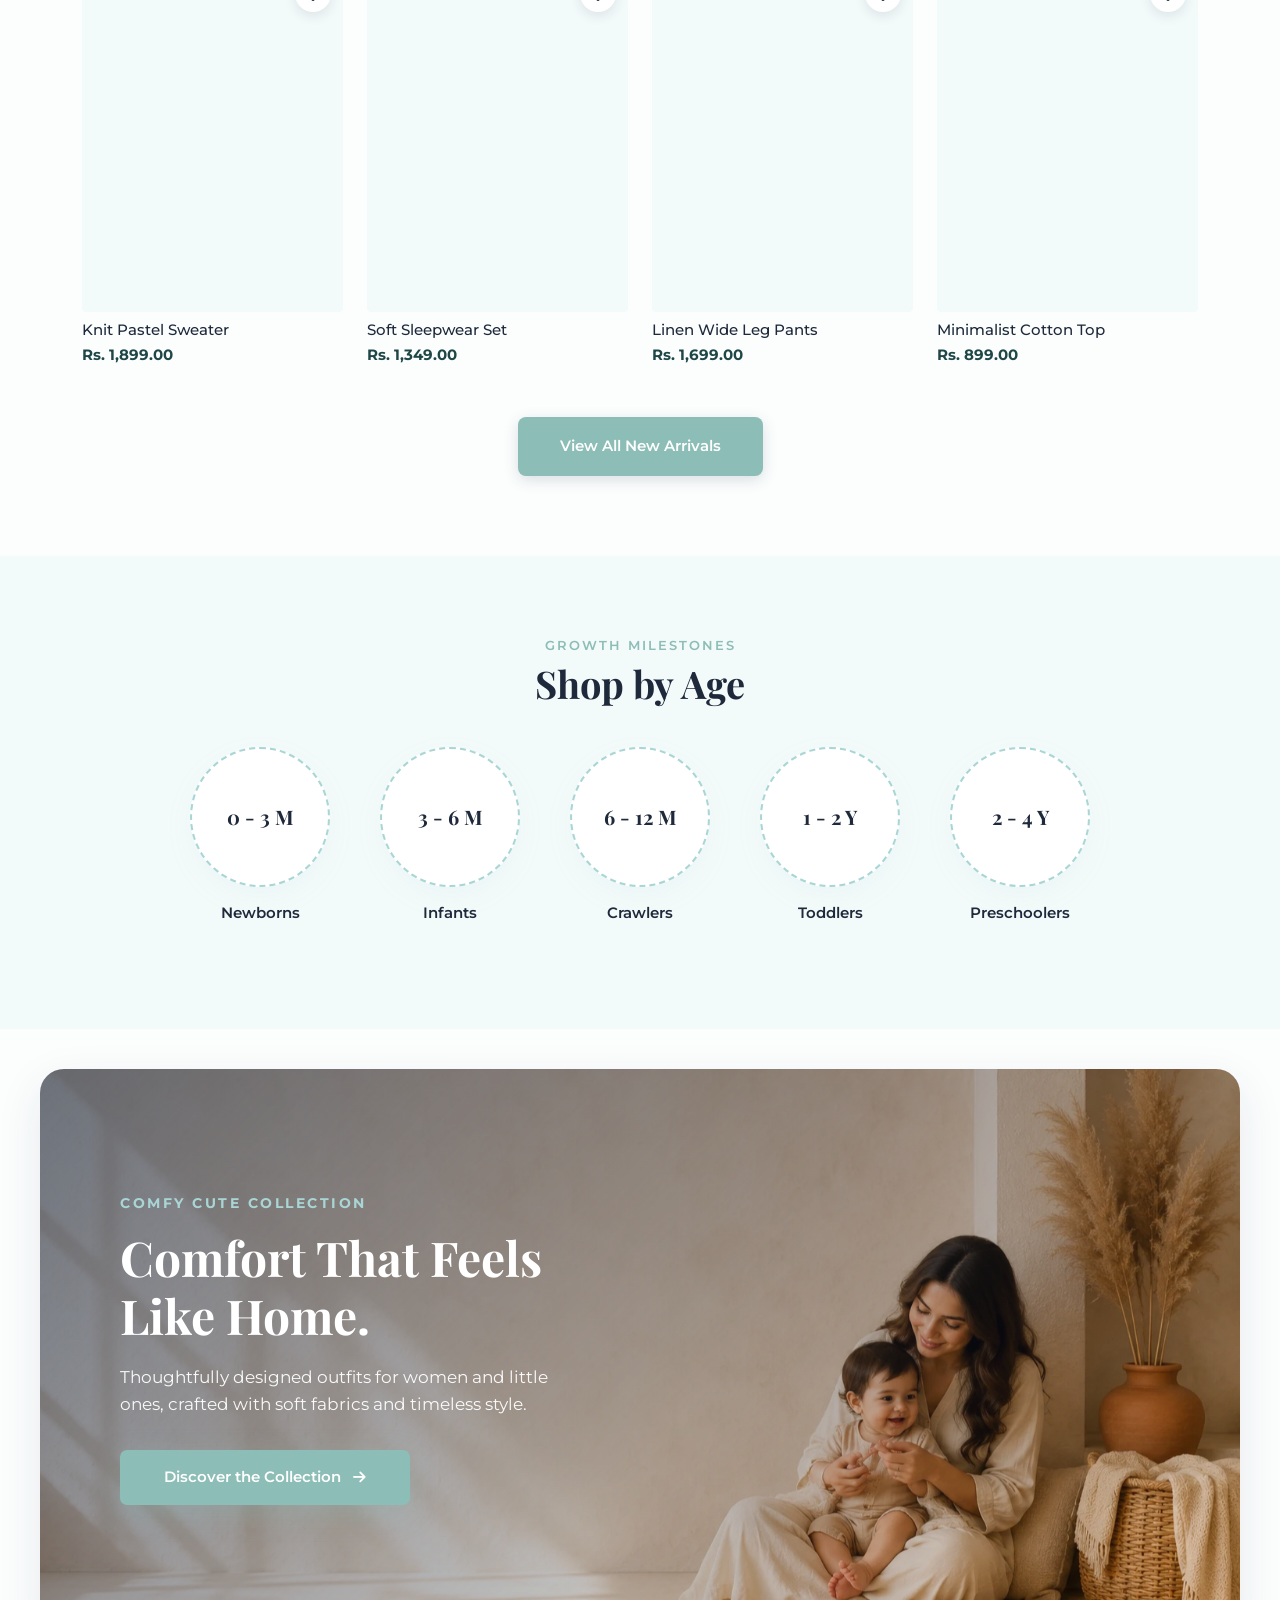
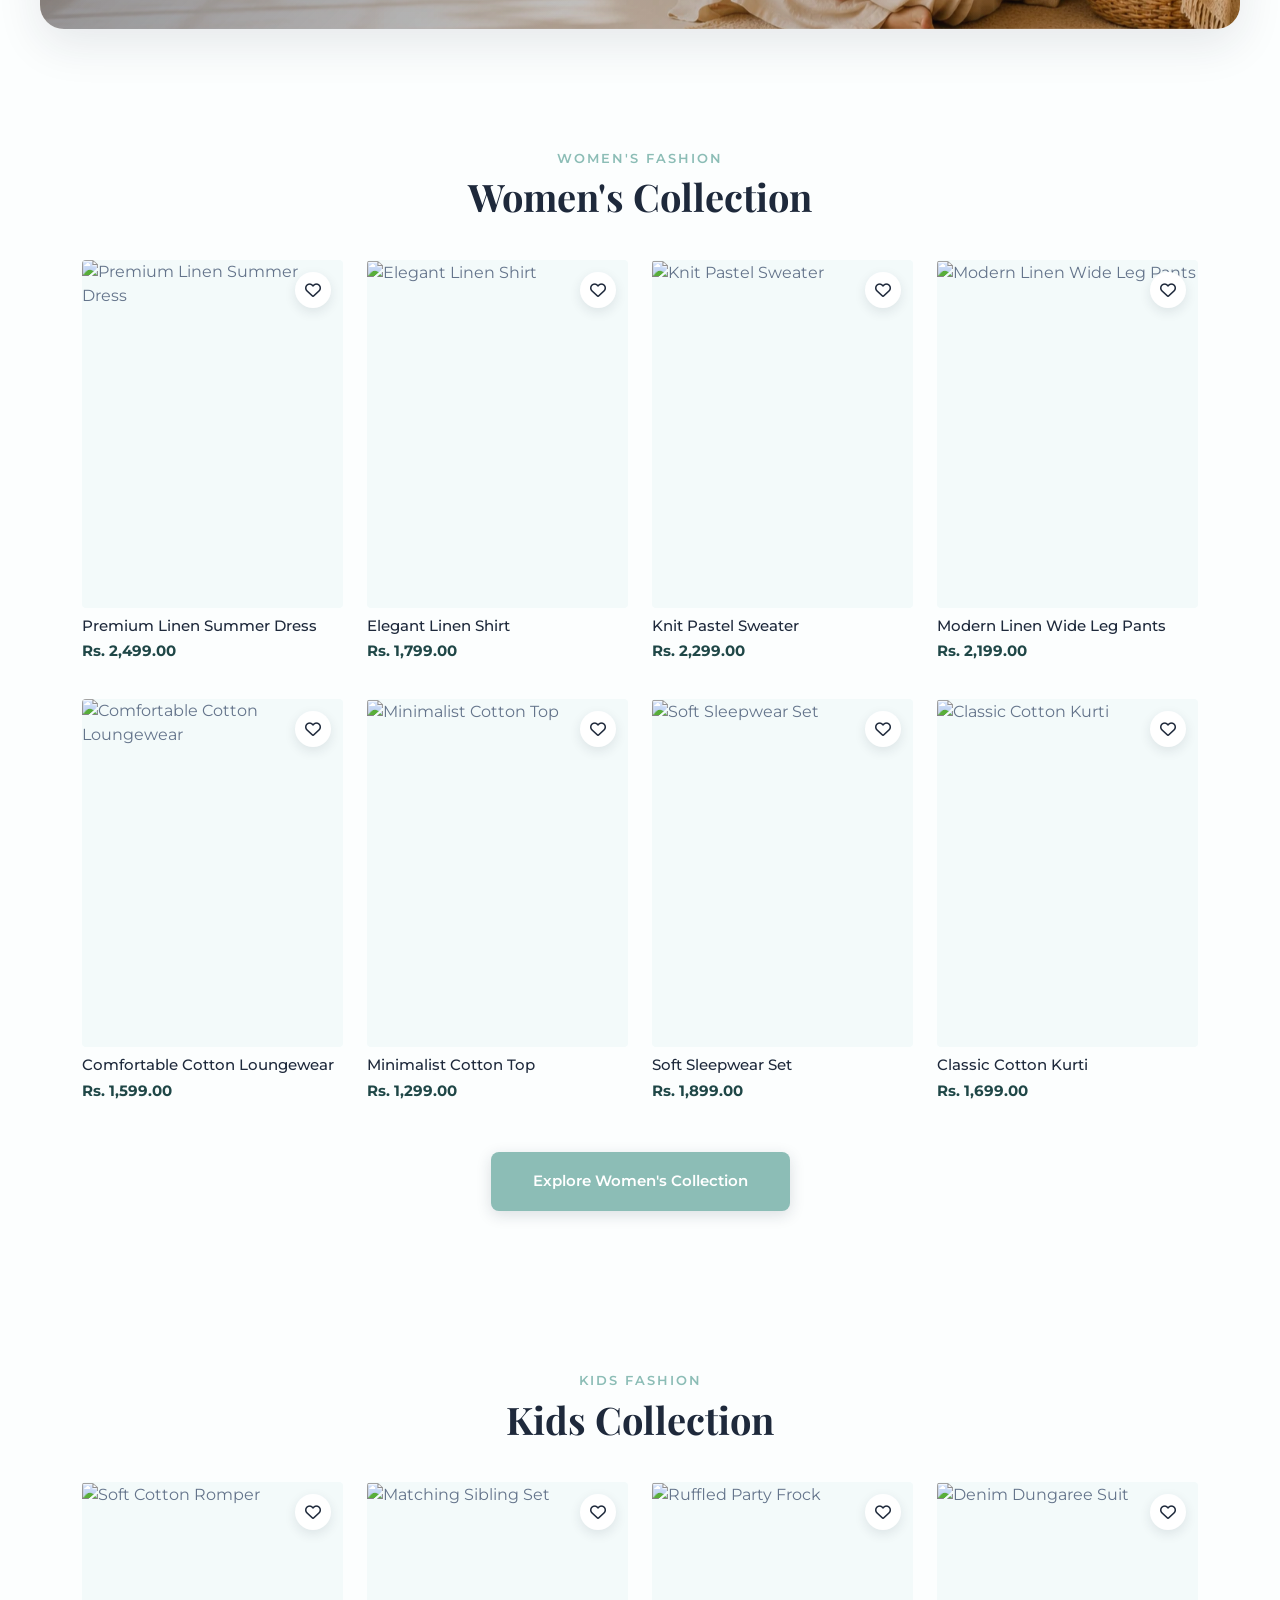
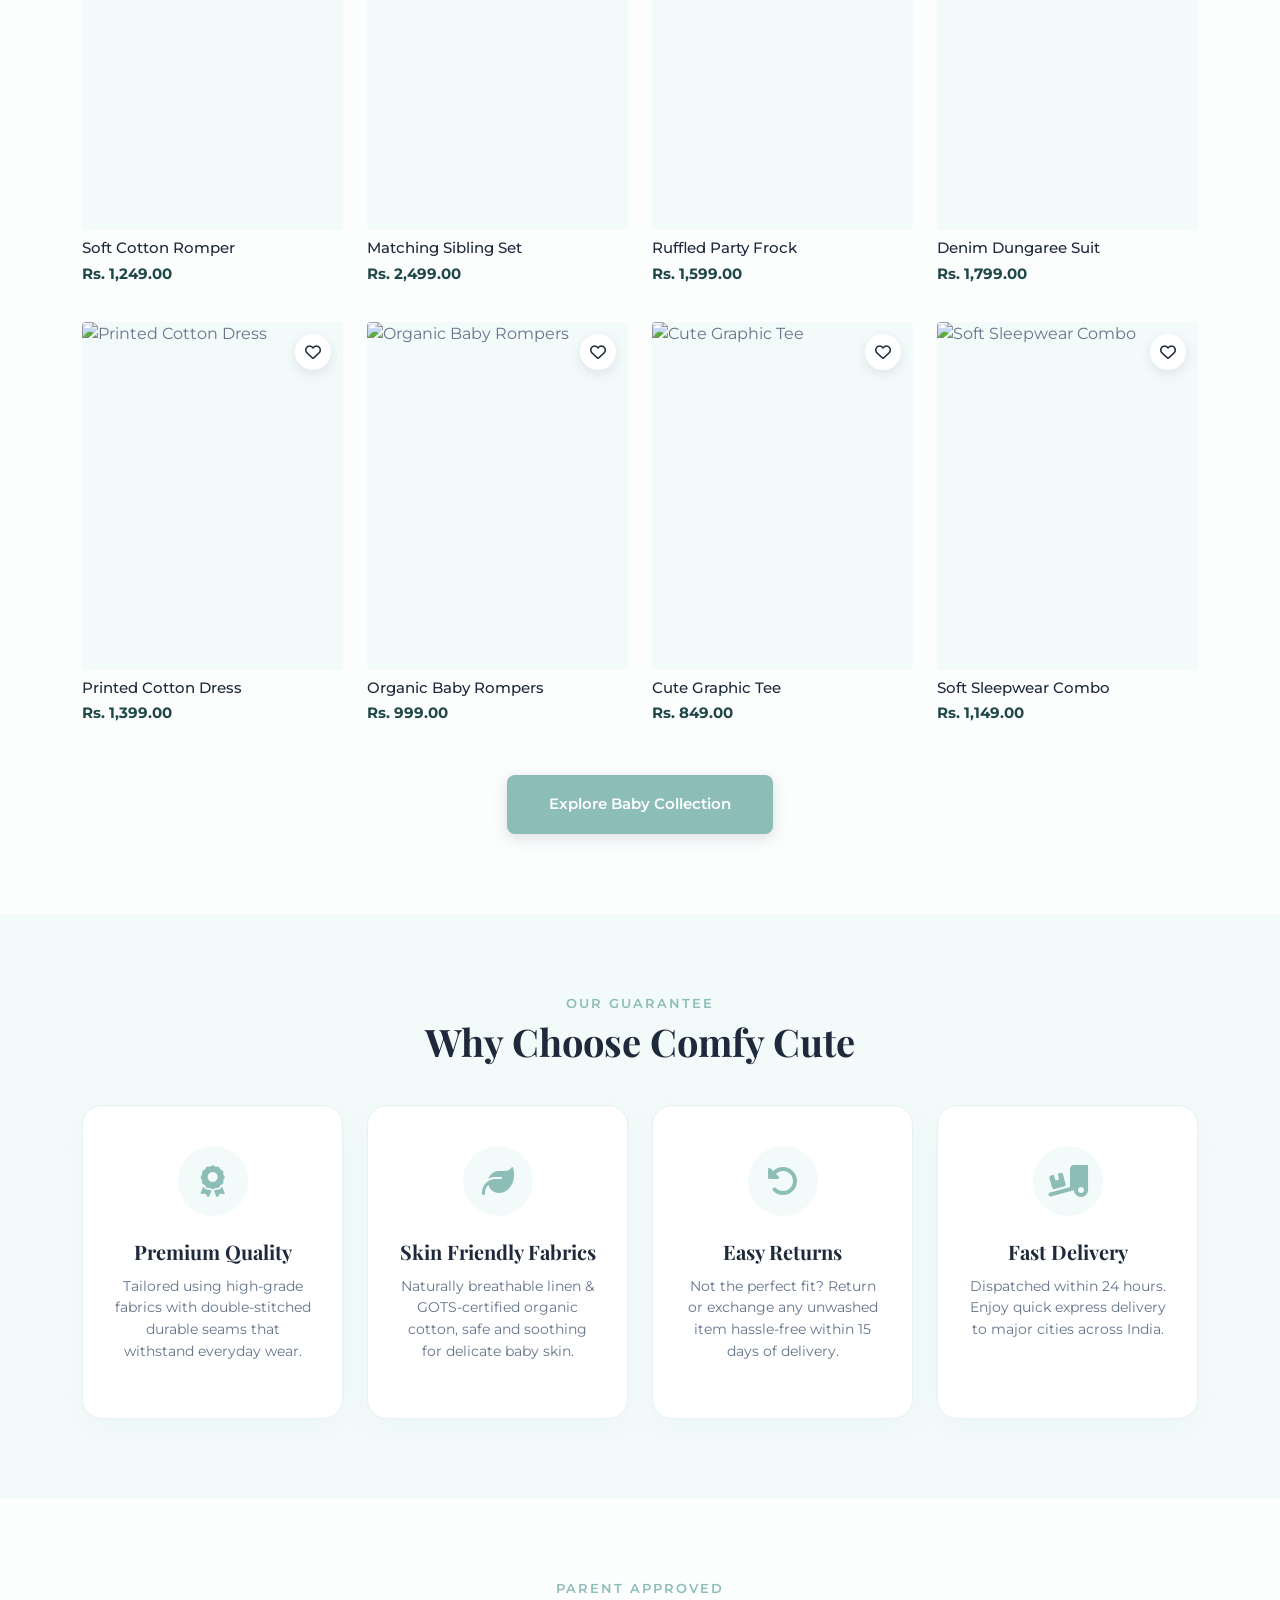
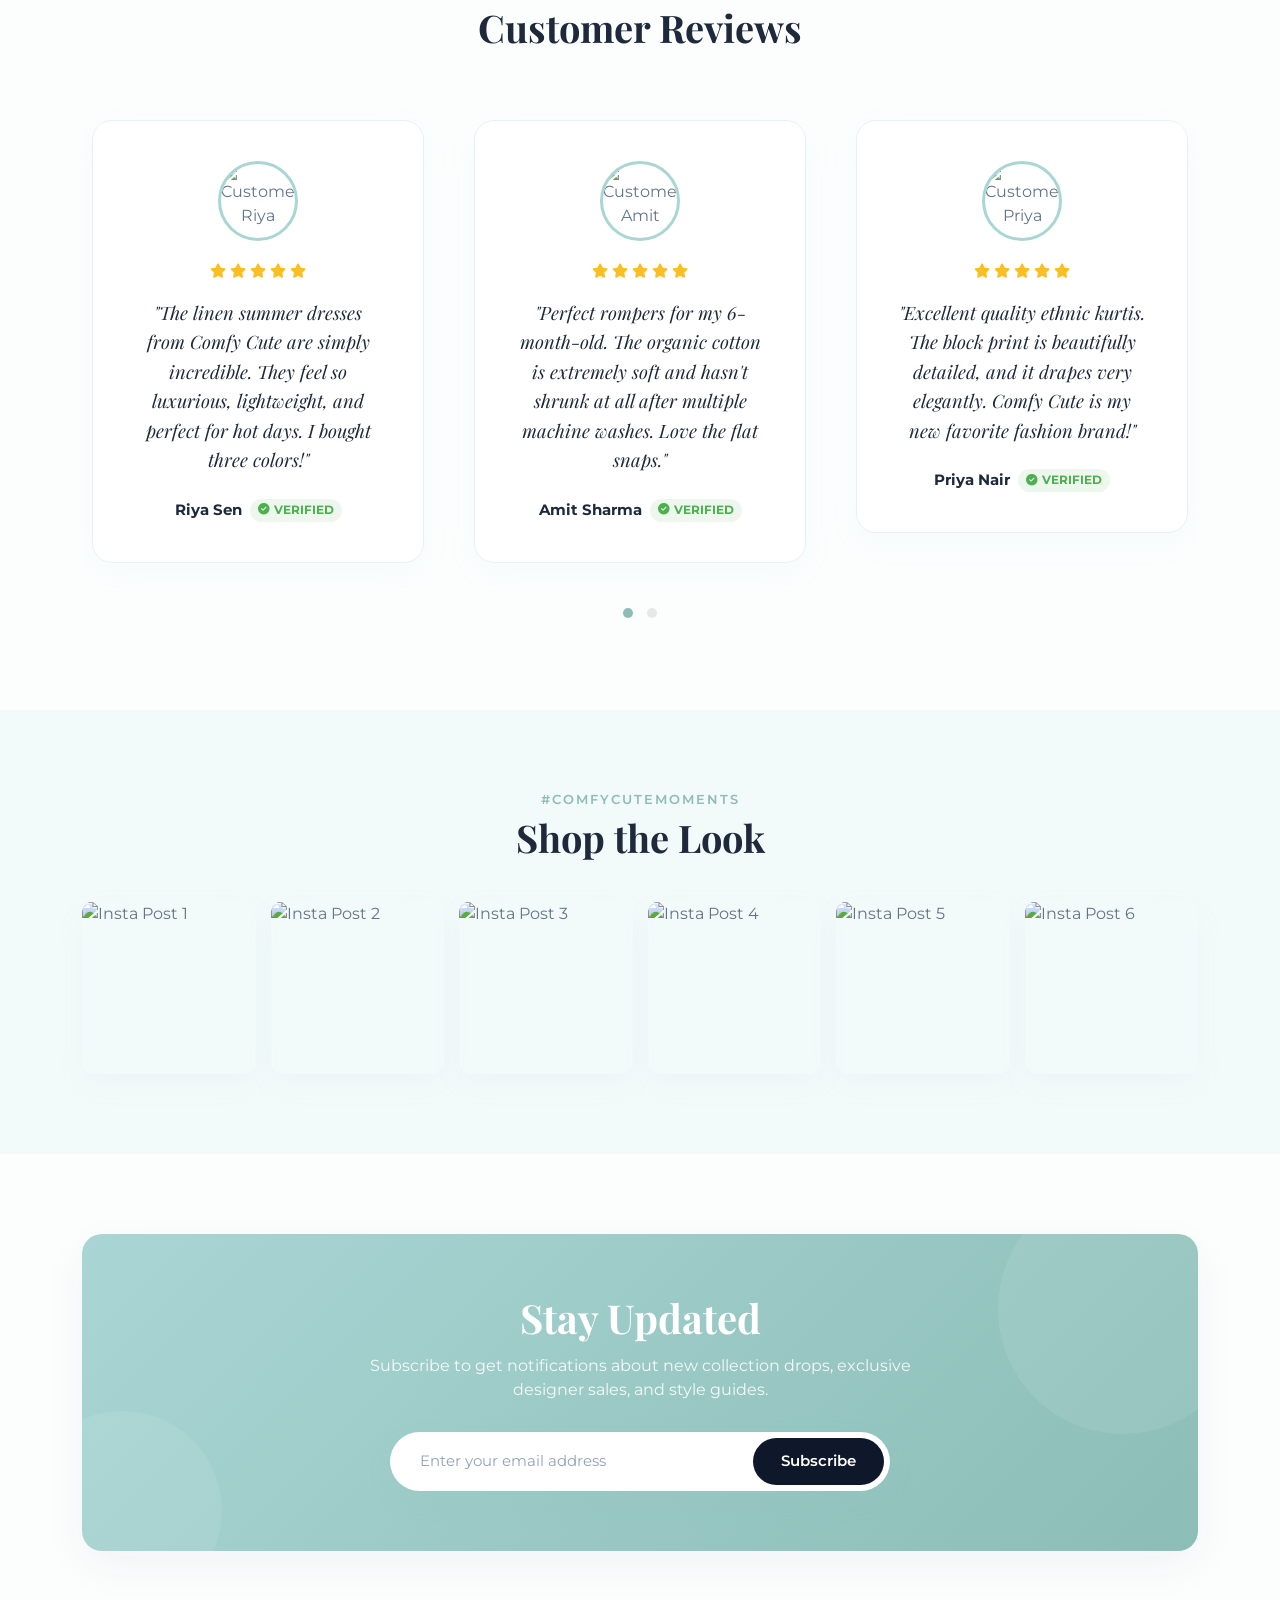
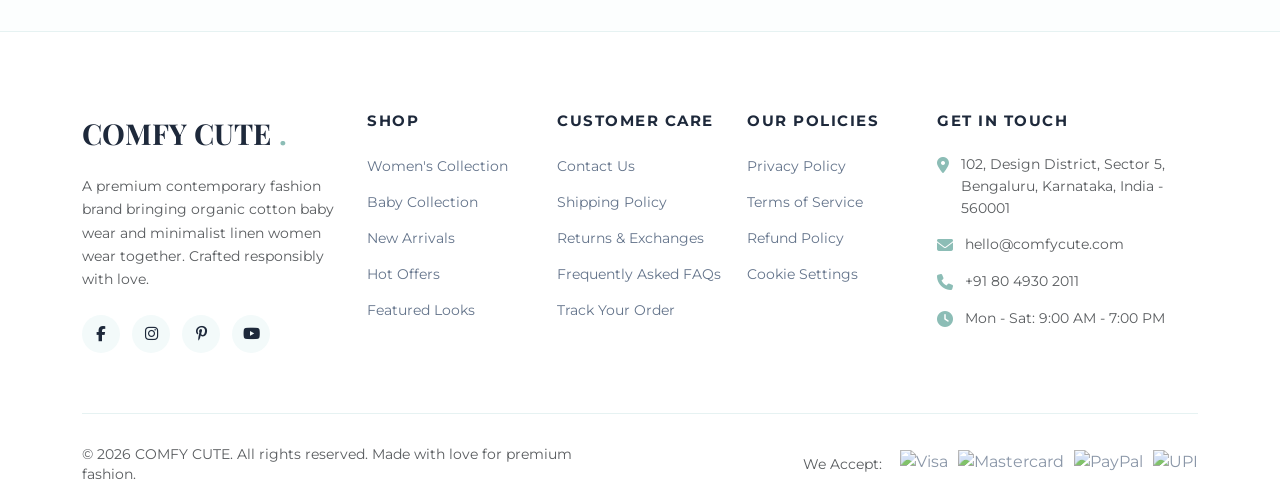
==== commit 47486aa0: "navbar color changed" ====
--- a/index.html
+++ b/index.html
@@ -50,7 +50,7 @@
       <nav class="navbar navbar-expand-lg">
         <!-- Logo -->
         <a class="navbar-brand" href="#home" id="brandLogo">
-          COMFY CUTE 
+          <img src="assets/images/logo.jpeg" alt="COMFY CUTE Logo" class="navbar-logo-img">
         </a>
 
         <!-- Hamburger Toggler (Mobile) — plain JS toggle (no Bootstrap Collapse) so the
@@ -1023,8 +1023,8 @@
   <section class="section-padding" id="baby-collection">
     <div class="container">
       <div class="section-title-wrapper text-center">
-        <span class="section-subtitle">Baby Fashion</span>
-        <h2 class="section-title">Baby Collection</h2>
+        <span class="section-subtitle">Kids Fashion</span>
+        <h2 class="section-title">Kids Collection</h2>
       </div>
 
       <div class="baby-collection-grid">
--- a/css/style.css
+++ b/css/style.css
@@ -9,7 +9,7 @@
 @import url('https://fonts.googleapis.com/css2?family=Inter:wght@300;400;500;600;700&family=Montserrat:wght@100;200;300;400;500;600;700;800;900&family=Playfair+Display:ital,wght@0,400;0,500;0,600;0,700;1,400&display=swap');
 /* --- CSS variables --- */
 :root {
-  --color-primary: #8CBDBC;
+  --color-primary: #8cbdb6;
   --color-primary-hover: #6FAFAE;
   --color-secondary: #A9D6D5;
   --color-bg: #FCFEFE;
@@ -169,7 +169,7 @@
   box-shadow: 0 10px 20px rgba(0, 0, 0, 0.15);
 }
 .btn-view-all {
-  background-color: var(--color-heading);
+  background-color: var(--color-primary);
   color: var(--color-white) !important;
   border-radius: 8px;
   padding: 16px 40px;
@@ -230,21 +230,21 @@
   }
 }
 
-/* --- Always-White Fixed Navbar --- */
+/* --- Premium Branded Fixed Navbar --- */
 header {
   position: fixed;
   top: 40px; /* sits directly below the 40px announcement bar */
   left: 0;
   width: 100%;
   z-index: 1050;
-  background-color: #ffffff;
-  box-shadow: 0 1px 16px rgba(30, 41, 59, 0.06);
+  background-color: var(--color-primary);
+  box-shadow: 0 2px 12px rgba(140, 189, 188, 0.15);
   transition: box-shadow 0.3s ease, transform 0.45s cubic-bezier(0.4, 0, 0.2, 1);
   will-change: transform, box-shadow;
 }
 /* On scroll: compact navbar padding + stronger shadow only */
 header.scrolled {
-  box-shadow: var(--shadow-premium);
+  box-shadow: 0 8px 24px rgba(140, 189, 188, 0.2);
 }
 /* Moves up when announcement bar hides (first scroll > 50px) */
 body.announcement-hidden header {
@@ -274,7 +274,7 @@
   font-weight: 700;
   font-size: 1.8rem;
   letter-spacing: 1.5px;
-  color: var(--color-heading) !important;
+  color: var(--color-white) !important;
   display: flex;
   align-items: center;
   gap: 8px;
@@ -291,6 +291,33 @@
   color: var(--color-primary);
 }
 
+.navbar-logo-img {
+  height: 45px;
+  width: auto;
+  max-width: 180px;
+  object-fit: contain;
+  display: block;
+  transition: transform 0.3s ease;
+}
+
+.navbar-brand:hover .navbar-logo-img {
+  transform: scale(1.05);
+}
+
+@media (max-width: 991px) {
+  .navbar-logo-img {
+    height: 38px;
+    max-width: 140px;
+  }
+}
+
+@media (max-width: 576px) {
+  .navbar-logo-img {
+    height: 32px;
+    max-width: 120px;
+  }
+}
+
 .logo-dot {
   width: 12px;
   height: 12px;
@@ -303,7 +330,7 @@
   font-family: var(--font-body);
   font-weight: 500;
   font-size: 0.95rem;
-  color: var(--color-heading) !important;
+  color: var(--color-white) !important;
   padding: 8px 16px !important;
   position: relative;
   transition: var(--transition-fast);
@@ -315,7 +342,7 @@
   left: 16px;
   right: 16px;
   height: 2px;
-  background-color: var(--color-primary);
+  background-color: var(--color-white);
   transform: scaleX(0);
   transform-origin: right;
   transition: transform 0.3s ease;
@@ -488,7 +515,7 @@
   background: none;
   border: none;
   font-size: 1.25rem;
-  color: var(--color-heading);
+  color: var(--color-white);
   position: relative;
   padding: 6px;
   border-radius: 50%;
@@ -500,14 +527,14 @@
   transition: var(--transition-smooth);
 }
 .icon-btn:hover {
-  background-color: var(--color-bg-alt);
-  color: var(--color-primary);
+  background-color: rgba(255, 255, 255, 0.2);
+  color: var(--color-white);
 }
 .icon-badge {
   position: absolute;
   top: 2px;
   right: 2px;
-  background-color: var(--color-primary);
+  background-color: var(--color-sale-badge);
   color: var(--color-white);
   font-size: 0.68rem;
   font-family: var(--font-body);
@@ -518,7 +545,7 @@
   display: flex;
   align-items: center;
   justify-content: center;
-  border: 2px solid var(--color-bg);
+  border: 2px solid var(--color-primary);
 }
 
 /* Account Dropdown customization */
@@ -2427,6 +2454,27 @@
   transform: scale(1.02);
 }
 
+
+@media (max-width: 576px) {
+  .newsletter-form {
+    padding: 5px;
+  }
+
+  .newsletter-input {
+    min-width: 0;
+    padding: 12px 14px;
+    font-size: 0.9rem;
+  }
+
+  .newsletter-btn {
+    padding: 12px 16px;
+    font-size: 0.85rem;
+    white-space: nowrap;
+    flex-shrink: 0;
+  }
+}
+
+
 /* --- Footer --- */
 footer {
   background-color: var(--color-white);
@@ -2535,6 +2583,16 @@
     justify-content: flex-start;
     margin-top: 15px;
   }
+}
+
+
+@media (max-width:576px) {
+  .contact-info-list li {
+ 
+  font-size: 0.8rem;
+ 
+}
+  
 }
 .payment-card {
   height: 28px;
@@ -2781,7 +2839,7 @@
     border: none;
     padding: 0;
     font-size: 1.5rem;
-    color: var(--color-heading);
+    color: var(--color-button-text);
     width: 42px;
     height: 42px;
     display: flex;
